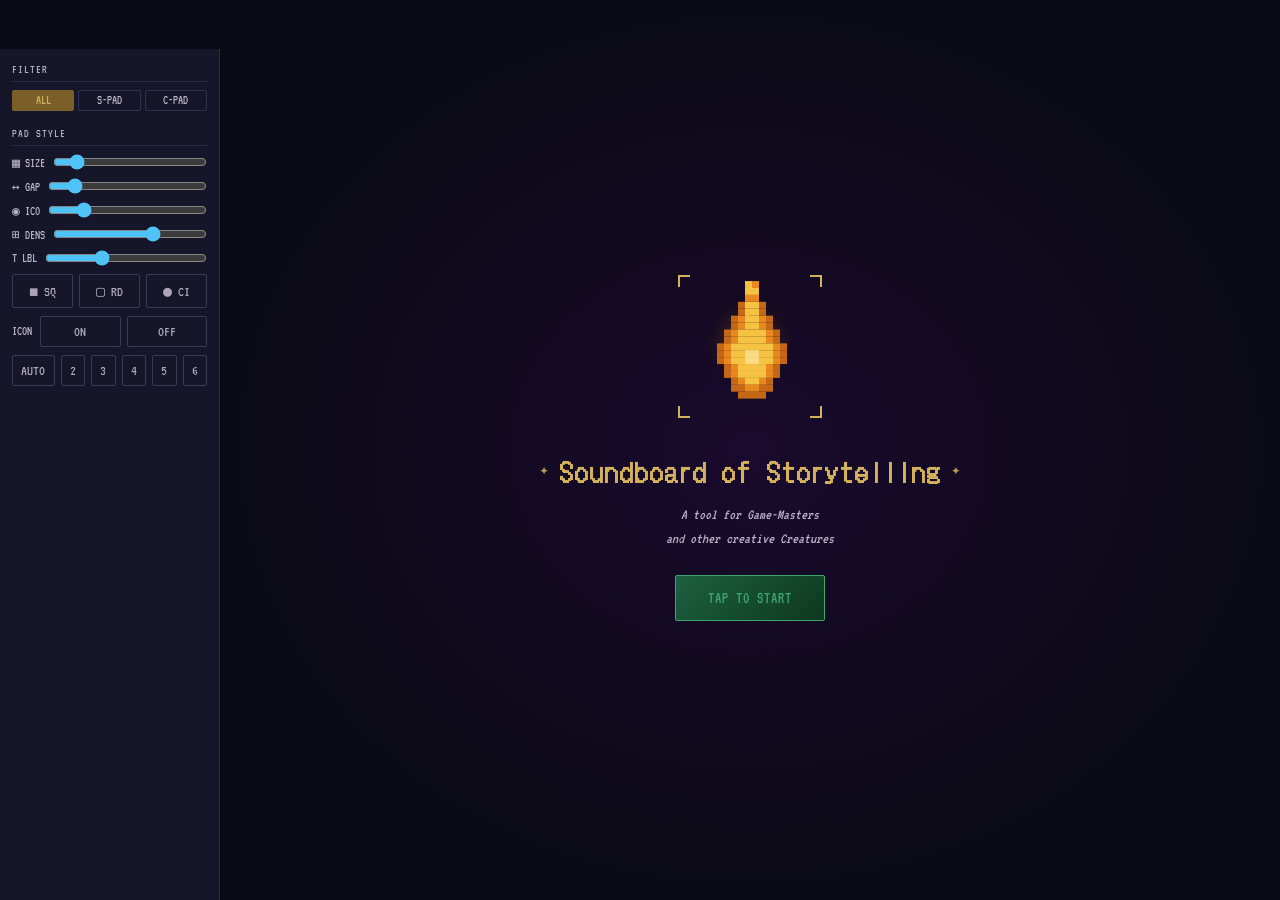
==== index.html @ fca5d03a "Feat_01: Decoration system — pixelIcon, sectionLabel, pixelDivider (v175) Ports foundations.jsx + de" ====
<!DOCTYPE html>
<html lang="de">
<head>
<meta charset="UTF-8">
<meta name="viewport" content="width=device-width, initial-scale=1.0, user-scalable=no">
<meta name="apple-mobile-web-app-capable" content="yes">
<meta name="apple-mobile-web-app-status-bar-style" content="black-fullscreen">
<meta name="apple-mobile-web-app-title" content="Storyteller">
<link rel="manifest" href="manifest.json">
<link rel="apple-touch-icon" href="icon-192.png">
<title>Soundboard for Storyteller</title>
<style>
@font-face{font-family:'Press Start 2P';font-style:normal;font-weight:400;font-display:swap;src:url('./fonts/press-start-2p.woff2') format('woff2')}
@font-face{font-family:'Share Tech Mono';font-style:normal;font-weight:400;font-display:swap;src:url('./fonts/share-tech-mono.woff2') format('woff2')}
@font-face{font-family:'VT323';font-style:normal;font-weight:400;font-display:swap;src:url('./fonts/vt323.woff2') format('woff2')}
@font-face{font-family:'DotGothic16';font-style:normal;font-weight:400;font-display:swap;src:url('./fonts/dotgothic16.woff2') format('woff2')}
@font-face{font-family:'Uncial Antiqua';font-style:normal;font-weight:400;font-display:swap;src:url('./fonts/uncial-antiqua.woff2') format('woff2')}
:root {
  --night:#0a0a14; --deep:#0f0f1e; --surface:#16162a; --raised:#1e1e35;
  --border:#2a2a4a; --gold:#D4B25C; --gold-dim:#7a5f28; --blood:#A02828;
  --blood-bright:#c0392b; --mist:#4a4a7a; --text:#d4ccbc; --text-dim:#B8B0C8;
  --cx-max:900px; --active:#4fc3f7; --emerald:#3ca870; --emerald-dim:#1c6040;
  --pad-sz:90px; --pad-gap:8px; --pad-radius:8px;
  --ff-title:'Press Start 2P',monospace;
  --ff-label:'VT323',monospace;
  --ff-body:'Share Tech Mono',monospace;
  --ff-hero:'DotGothic16',sans-serif;
  --ff-subtitle:'VT323',monospace;
  --font-scale:1; --sym-scale:1; --ico-scale:1; --ico-density:1; --pad-label-scale:1;
  /* Mode accent — used by board-internal elements (#sp) */
  --mode-accent:var(--active); --mode-accent-dim:rgba(79,195,247,.35); --mode-accent-glow:rgba(79,195,247,.2);
  /* Screen accent — set per-screen by updateTopBar(); default gold */
  --screen-accent:var(--gold); --screen-accent-dim:var(--gold-dim);
  /* Fixed header height — used by #ep, #combo-ov, #ebk, #sp */
  --p-hdr-h:49px;
  /* Extended tokens v164 */
  --top:#2D2D60; --sunk:#060614;
  --border-soft:#232348; --border-strong:#5252A0;
  --border-gold:#C9A84C; --border-blood:#A02828;
  --text-strong:#FFFFFF; --text-mute:#7E7494; --text-on-gold:#14100A;
  --gold-bright:#F5D57A; --gold-soft:rgba(212,178,92,0.18);
  --flame:#E8821E; --blood-soft:rgba(160,40,40,0.18);
  /* PAD type colors */
  --pad-single:#D4B25C; --pad-single-soft:rgba(212,178,92,.16); --pad-single-glow:rgba(245,213,122,.55);
  --pad-loop:#6DB5B8; --pad-loop-soft:rgba(109,181,184,.16); --pad-loop-glow:rgba(141,213,216,.55);
  --pad-playlist:#9D7FC7; --pad-playlist-soft:rgba(157,127,199,.16); --pad-playlist-glow:rgba(189,159,231,.55);
  --pad-combo:#D18B4A; --pad-combo-soft:rgba(209,139,74,.16); --pad-combo-glow:rgba(241,171,90,.55);
}
body.theme-modern {
  --ff-title:system-ui,-apple-system,'Inter',sans-serif;
  --ff-label:system-ui,-apple-system,'Inter',sans-serif;
  --ff-body:system-ui,-apple-system,'Inter',sans-serif;
  --surface:#18182e; --raised:#22223c; --border:#2e2e4a; --pad-radius:14px;
}
body.theme-modern .pbtn{box-shadow:0 2px 8px rgba(0,0,0,.4)}
body.theme-modern #ep{border-radius:0;box-shadow:none}
body.theme-modern .btn-s,body.theme-modern .btn-p,body.theme-modern .btn-d,body.theme-modern .btn-g,
body.theme-modern .unlock-btn,body.theme-modern .fbtn{border-radius:8px;letter-spacing:0}
body.theme-modern .topt{border-radius:8px}
body.theme-modern #mode-switch{border-radius:8px}
body.theme-modern .pbtn.empty{border-style:solid}
body.theme-modern .km-bar{border-radius:12px}
body.theme-modern .badge{border-radius:6px}
body.theme-modern .s-hdr h2,body.theme-modern .tips-hdr{letter-spacing:.03em}
body.theme-modern .trow .topt{font-weight:500}
body.theme-modern.mode-edit .pbtn:not(.empty){border-style:solid}
body.theme-verdant{
  --night:#07120D; --deep:#0B1E16; --surface:#102A20; --raised:#18402F;
  --top:#1F5240; --sunk:#050E0A;
  --border:#2A5640; --border-soft:#1A382B; --border-strong:#3A7A5C; --border-gold:#C9A04F;
  --text:#EFE6C8; --text-dim:#ACB5A6; --text-mute:#6F7E73;
  --flame:#D8893A; --gold:#C9A04F; --gold-bright:#F2CC5C;
  --pad-loop:#4FA67A; --pad-loop-soft:rgba(79,166,122,.16); --pad-loop-glow:rgba(95,200,144,.55);
}
body.theme-neon{
  --night:#050816; --deep:#0A1228; --surface:#111E40; --raised:#1A2C5E;
  --top:#233A7C; --sunk:#050A18;
  --border:#2B4382; --border-soft:#1B2A52; --border-strong:#4564B5; --border-gold:#3DD4F0;
  --text:#E2F0FF; --text-dim:#9DB5D6; --text-mute:#5F7AA2;
  --flame:#FF3D8B; --gold:#3DD4F0; --gold-bright:#6EF0FF;
  --pad-single:#FF5FA8; --pad-single-soft:rgba(255,95,168,.16); --pad-single-glow:rgba(255,95,168,.55);
  --pad-loop:#3DD4F0; --pad-loop-soft:rgba(61,212,240,.16); --pad-loop-glow:rgba(61,212,240,.55);
  --pad-playlist:#B988FF; --pad-playlist-soft:rgba(185,136,255,.16); --pad-playlist-glow:rgba(185,136,255,.55);
  --pad-combo:#FFD256; --pad-combo-soft:rgba(255,210,86,.16); --pad-combo-glow:rgba(255,210,86,.55);
}
body.theme-crimson{
  --night:#0A0606; --deep:#16090A; --surface:#20121A; --raised:#2E1A22;
  --top:#44232E; --sunk:#0A0404;
  --border:#523040; --border-soft:#2E1820; --border-strong:#804052; --border-gold:#D63A3A;
  --text:#F2DDD2; --text-dim:#C09A95; --text-mute:#835A55;
  --flame:#B5302E; --gold:#D63A3A; --gold-bright:#F26666;
  --pad-loop:#C04C75; --pad-loop-soft:rgba(192,76,117,.16); --pad-loop-glow:rgba(192,76,117,.55);
  --pad-playlist:#7A5295; --pad-playlist-soft:rgba(122,82,149,.16); --pad-playlist-glow:rgba(122,82,149,.55);
}
*{box-sizing:border-box;margin:0;padding:0;-webkit-tap-highlight-color:transparent}
html,body{width:100%;height:100%;background:var(--night);color:var(--text);touch-action:manipulation;
  font-family:var(--ff-body);overflow:hidden;user-select:none}
/* iOS: momentum scrolling + bounce prevention for all scroll containers */
[style*="overflow-y:auto"],[style*="overflow-y: auto"]{-webkit-overflow-scrolling:touch;overscroll-behavior:contain}
/* iOS: prevent pull-to-refresh and rubber-band from leaking through fullscreen overlays */
#hint-ov,#icon-picker,#lib-picker,#import-ov,#changelog-ov,#onboard-ov,#pad-type-picker,#keymap-ov,#dbg-ov{overscroll-behavior:none}
.screen{display:none;width:100%;height:100%;flex-direction:column}
.screen.active{display:flex;animation:screen-in 90ms ease-out}
.sc-wrap{min-height:100%;display:flex;flex-direction:column;align-items:center;justify-content:center;box-sizing:border-box}

/* UNLOCK */
#su{overflow-y:auto;background:radial-gradient(ellipse at center,#1a0a2e 0%,var(--night) 70%)}
.sigil{font-size:calc(110px * var(--sym-scale));animation:fire-flicker 15.3s ease-in-out infinite,fire-color 5.5s ease-in-out infinite;color:var(--gold);position:relative;display:inline-block;line-height:1;transition:--fire-excite-mix 2s ease;cursor:pointer}
.sigil::before,.sigil::after{content:'';position:absolute;width:.06em;height:.06em;border-radius:50%;background:currentColor;filter:blur(.4px);pointer-events:none}
.sigil::before{top:.1em;left:.42em;animation:sigil-spark-a 1.9s ease-out infinite .5s}
.sigil::after{top:.15em;right:.32em;animation:sigil-spark-b 2.3s ease-out infinite 1.3s}
@property --fire-excite-mix{syntax:'<percentage>';inherits:true;initial-value:0%}
.sigil[data-excite="1"]{--fire-excite-mix:15%;animation-duration:3.2s,4.8s}
.sigil[data-excite="2"]{--fire-excite-mix:32%;animation-duration:2.2s,3.8s}
.sigil[data-excite="3"]{--fire-excite-mix:52%;animation-duration:1.4s,2.8s}
.sigil[data-excite="4"]{--fire-excite-mix:72%;animation-duration:.8s,2s}
.sigil[data-excite="5"]{--fire-excite-mix:90%;animation-duration:.4s,1.4s}
.sigil-smoke{position:absolute;width:.25em;height:.25em;border-radius:50%;top:-.05em;left:.38em;background:rgba(200,180,160,.1);filter:blur(.14em);pointer-events:none;animation:smoke-rise 4.5s ease-out infinite}
.sigil[data-excite="3"] .sigil-smoke,.sigil[data-excite="4"] .sigil-smoke,.sigil[data-excite="5"] .sigil-smoke{background:rgba(100,160,240,.22);width:.45em;height:.45em}
.sigil-spark{position:absolute;width:.05em;height:.05em;border-radius:50%;background:currentColor;filter:blur(.3px);pointer-events:none;animation:spark-fly 1.1s ease-out forwards}
#su h1{font-family:var(--ff-hero);font-size:calc(26px * var(--font-scale));letter-spacing:.04em;
  color:var(--gold);line-height:1.3}
#su .sub{font-family:var(--ff-subtitle);font-size:calc(15px * var(--font-scale));color:var(--text-dim);line-height:1.6;margin:4px 0 0}
#su p{color:var(--text-dim);font-size:calc(14px * var(--font-scale));font-style:italic}
.unlock-btn{background:linear-gradient(135deg,var(--emerald-dim),#0e3820);border:1px solid var(--emerald);
  color:var(--emerald);font-family:var(--ff-label);font-size:calc(16px * var(--font-scale));letter-spacing:1px;
  padding:14px 32px;border-radius:2px;cursor:pointer;margin-top:12px}
.unlock-btn:active{transform:scale(.97)}

/* KEY DETECT */
#sk{align-items:center;justify-content:center;gap:14px;background:var(--deep);
  padding:24px 20px;text-align:center}
#sk h2{font-family:var(--ff-label);color:var(--gold);font-size:calc(20px * var(--font-scale));letter-spacing:0}
#sk p{color:var(--text-dim);font-size:calc(13px * var(--font-scale));line-height:1.6;max-width:300px}
#kd{background:var(--raised);border:1px solid var(--border);border-radius:4px;
  padding:18px 28px;min-width:220px}
#kd-c{font-family:var(--ff-label);font-size:calc(28px * var(--font-scale));color:var(--active);
  letter-spacing:0;min-height:32px}
#kd-l{font-size:calc(11px * var(--font-scale));color:var(--text-dim);margin-top:4px}
#klog{width:100%;max-width:340px;max-height:110px;overflow-y:auto;
  background:var(--surface);border:1px solid var(--border);border-radius:4px;
  padding:6px 10px;font-size:calc(11px * var(--font-scale));color:var(--text-dim);line-height:1.8;
  font-family:monospace;text-align:left}

/* BUTTONS */
.btn-p{background:linear-gradient(135deg,var(--gold-dim),#5a4010);border:1px solid var(--gold);
  color:var(--gold);font-family:var(--ff-label);font-size:calc(16px * var(--font-scale));letter-spacing:0;
  padding:11px 22px;border-radius:2px;cursor:pointer;min-height:44px}
.btn-p:active{transform:scale(.97)}
.btn-s{background:transparent;border:1px solid rgba(100,95,122,.8);color:rgba(200,192,215,.85);
  font-family:var(--ff-label);font-size:calc(15px * var(--font-scale));letter-spacing:0;
  padding:9px 18px;border-radius:2px;cursor:pointer;min-height:44px}
.btn-g{background:linear-gradient(135deg,var(--emerald-dim),#0e3820);border:1px solid var(--emerald);
  color:var(--emerald);font-family:var(--ff-label);font-size:calc(16px * var(--font-scale));letter-spacing:0;
  padding:11px 22px;border-radius:2px;cursor:pointer;min-height:44px}
.btn-g:active{transform:scale(.97)}

/* SETUP */
/* Responsive content column: grows with viewport, caps at 900px.
   Use as single wrapper inside every non-pad screen's scrollable area. */
.cx{max-width:var(--cx-max);width:100%;margin:0 auto;
  padding:0 clamp(20px,5vw,56px);box-sizing:border-box}
/* Section body inside .cx — only vertical spacing needed */
.sec-body{padding:10px 0 16px}
.s-hdr{border-bottom:1px solid var(--border);background:var(--surface);flex-shrink:0}
.s-hdr .cx{padding-top:11px;padding-bottom:11px;display:flex;align-items:center}
.s-hdr h2{font-family:var(--ff-label);color:var(--gold);font-size:calc(17px * var(--font-scale));letter-spacing:0;text-align:center;flex:1}
.pbtn.ed{border-color:var(--active)!important;box-shadow:inset 4px 0 0 var(--pad-color,var(--border)),0 0 8px rgba(79,195,247,.25)}
#crop-dlg{position:fixed;inset:0;background:rgba(10,10,20,0.97);z-index:300;
  display:none;flex-direction:column;align-items:center;justify-content:center;gap:16px;padding:20px}
#crop-dlg.open{display:flex}
#crop-dlg h3{font-family:var(--ff-label);font-size:calc(16px * var(--font-scale));color:var(--gold);letter-spacing:0;margin:0}
#crop-hint{font-size:calc(11px * var(--font-scale));color:var(--text-dim);text-align:center;margin-top:-8px}
#crop-viewport{position:relative;overflow:hidden;width:280px;height:280px;
  cursor:grab;border-radius:6px;border:2px solid var(--gold-dim);flex-shrink:0}
#crop-viewport:active{cursor:grabbing}
#crop-img-el{position:absolute;display:block;pointer-events:none;user-select:none}
.badge{font-size:calc(13px * var(--font-scale));padding:1px 5px;border-radius:2px;
  font-family:var(--ff-label);margin-top:4px;display:inline-block}
.bl{background:rgba(79,195,247,.10);color:var(--active);border:1px solid rgba(79,195,247,.28)}
.bp{background:rgba(201,168,76,.12);color:var(--gold);border:1px solid var(--gold-dim)}
.bo{background:rgba(139,26,26,.18);color:var(--blood-bright);border:1px solid var(--blood)}

/* EDIT PANEL */
.pad-edit-banner{position:absolute;bottom:0;left:0;right:0;height:33%;
  background:rgba(10,10,20,.65);display:flex;align-items:center;justify-content:center;
  font-family:var(--ff-label);font-size:calc(14px * var(--font-scale));letter-spacing:0;
  color:var(--active);cursor:pointer;z-index:1;
  border-top:1px solid rgba(79,195,247,.22);
  border-radius:0 0 var(--pad-radius) var(--pad-radius)}
.pad-edit-banner:active{background:rgba(79,195,247,.22)}
#ebk{display:none;position:fixed;top:var(--p-hdr-h);left:0;right:0;bottom:0;background:rgba(0,0,0,.55);z-index:99}
#ebk.open{display:block}
#ep{position:fixed;top:var(--p-hdr-h);left:0;right:0;bottom:0;background:var(--raised);
  transform:translateY(100%);transition:transform .3s ease;z-index:100;
  display:flex;flex-direction:column;overscroll-behavior:none}
#ep.open{transform:translateY(0)}
.ep-hdr{display:flex;align-items:center;gap:10px;padding:10px 14px;
  border-bottom:1px solid var(--mode-accent-dim);flex-shrink:0;background:var(--surface)}
.ep-back{background:none;border:none;color:var(--text-dim);font-family:var(--ff-label);
  font-size:calc(20px * var(--font-scale));cursor:pointer;padding:0 12px 0 4px;min-height:44px;min-width:44px;line-height:1;flex-shrink:0}
.ep-title{font-family:var(--ff-label);color:var(--mode-accent);font-size:calc(15px * var(--font-scale));
  letter-spacing:0;flex:1;text-align:center}
.ep-save-btn{padding:6px 20px;font-size:calc(14px * var(--font-scale));flex-shrink:0}
.ep-body{flex:1;overflow-y:auto;-webkit-overflow-scrolling:touch;overscroll-behavior:contain;padding:12px 14px 40px;display:flex;flex-direction:column;gap:10px}
.ep-card{background:var(--surface);border:1px solid var(--border);border-radius:6px;padding:12px 14px}
.ep-card-hdr{font-family:var(--ff-label);font-size:calc(11px * var(--font-scale));
  color:var(--mode-accent-dim);letter-spacing:.08em;margin-bottom:10px;padding-bottom:8px;
  border-bottom:1px solid var(--border)}
.ep-card-opt{color:var(--text-dim);font-style:italic;font-size:calc(10px * var(--font-scale));
  letter-spacing:0;margin-left:6px}
.ep-sub-toggle{display:flex;align-items:center;gap:8px;cursor:pointer;padding:7px 0 5px;
  user-select:none;color:var(--text-dim);font-family:var(--ff-label);
  font-size:calc(11px * var(--font-scale));letter-spacing:.05em;border-top:1px solid var(--border);margin-top:6px}
.ep-sub-toggle:hover,.ep-sub-toggle.open{color:var(--text)}
.ep-sub-arrow{font-size:9px;transition:transform .18s;flex-shrink:0}
.ep-sub-toggle.open .ep-sub-arrow{transform:rotate(90deg)}
.ep-sub-body{padding-top:8px}
.fg{margin-bottom:11px}
.fl{font-size:calc(14px * var(--font-scale));color:rgba(180,170,195,.9);letter-spacing:0;
  font-family:var(--ff-label);margin-bottom:4px;display:block}
.ep-sep{border-top:1px solid var(--border);margin:4px 0 12px;padding-top:10px;
  font-family:var(--ff-label);font-size:calc(11px * var(--font-scale));
  letter-spacing:.08em;color:var(--text-dim)}
.fi{width:100%;background:var(--surface);border:1px solid var(--border);
  color:var(--text);font-family:var(--ff-body);font-size:calc(16px * var(--font-scale));
  padding:7px 10px;border-radius:2px;outline:none}
.fi:focus{border-color:var(--mode-accent-dim)}
.pvbtn{background:none;border:1px solid var(--border);border-radius:2px;
  color:var(--active);width:24px;height:24px;font-size:calc(11px * var(--font-scale));cursor:pointer;flex-shrink:0}
.pvbtn:active{background:var(--surface)}
.ep-act{background:none;border:1px solid var(--border);border-radius:2px;color:var(--text-dim);font-size:calc(12px * var(--font-scale));cursor:pointer;font-family:var(--ff-label);letter-spacing:0;padding:3px 9px}
.ep-act-g{background:none;border:1px solid var(--gold-dim);border-radius:2px;color:var(--gold);font-size:calc(12px * var(--font-scale));cursor:pointer;font-family:var(--ff-label);letter-spacing:0;padding:3px 9px}
.ep-act-t{background:none;border:none;color:var(--text-dim);font-size:calc(13px * var(--font-scale));cursor:pointer;font-family:var(--ff-label);letter-spacing:0}
.fbtn{width:100%;background:var(--surface);border:1px dashed var(--border);
  color:var(--text-dim);font-family:var(--ff-body);font-size:calc(13px * var(--font-scale));
  padding:9px;border-radius:2px;cursor:pointer;text-align:center}
.fbtn.hf{color:var(--text);border-color:var(--mode-accent-dim);border-style:solid}
.trow{display:flex;gap:6px}
.topt{flex:1;text-align:center;padding:7px 2px;border-radius:2px;
  font-family:var(--ff-label);font-size:calc(15px * var(--font-scale));letter-spacing:0;
  cursor:pointer;border:1px solid rgba(62,62,96,.9);color:rgba(210,200,222,.8)}
.topt.ao{background:rgba(201,168,76,.15);border-color:var(--gold-dim);color:var(--gold)}
.topt.al{background:var(--mode-accent-glow);border-color:var(--mode-accent-dim);color:var(--mode-accent)}
.topt.ap{background:rgba(74,74,122,.25);border-color:var(--mist);color:#c0c0e8}
/* Dialog action buttons — shared by all modal dialogs */
.dlg-cancel,.dlg-destruct,.dlg-positive,.dlg-reload{flex:1;font-family:var(--ff-label);font-size:calc(14px*var(--font-scale));padding:10px;border-radius:2px;cursor:pointer;letter-spacing:0;min-height:44px}
.dlg-cancel{background:none;border:1px solid var(--border);color:var(--text-dim)}
.dlg-destruct{background:var(--blood);border:1px solid var(--blood-bright);color:var(--blood-bright)}
.dlg-positive{background:var(--emerald);border:1px solid var(--emerald);color:#fff}
.dlg-reload{background:var(--gold);border:none;color:#000}
/* Settings action buttons — full-width, used in Settings → DATA */
.sa-btn{width:100%;font-family:var(--ff-label);font-size:calc(13px*var(--font-scale));letter-spacing:0;padding:6px 10px;border-radius:2px;cursor:pointer;background:var(--raised);border:1px solid var(--border);color:var(--text)}
.sa-btn.sa-pri{border-color:var(--gold-dim);color:var(--gold)}
.sa-btn.sa-del{background:none;border-color:var(--blood);color:var(--blood-bright)}
#scrub{display:block;width:100%;cursor:pointer;background:var(--raised)}
#ep-snd-block{border:1px solid var(--border);border-radius:4px;overflow:hidden;margin-bottom:6px}
.snd-row{display:flex;align-items:center;gap:6px;padding:6px 8px}
.snd-row+.snd-row{border-top:1px solid rgba(42,42,74,.4)}
.snd-row-act{background:rgba(201,168,76,.05)}
.snd-name{flex:1;font-size:calc(12px * var(--font-scale));overflow:hidden;text-overflow:ellipsis;white-space:nowrap;color:var(--text)}
.snd-meta{font-size:calc(10px * var(--font-scale));color:var(--text-dim);white-space:nowrap;flex-shrink:0}
#ep-snd-ctrl{display:flex;align-items:center;gap:6px;padding:5px 8px;border-top:1px solid rgba(42,42,74,.35);flex-wrap:wrap;min-height:36px}
#scrub-time{font-size:calc(11px * var(--font-scale));color:var(--text-dim);font-family:var(--ff-label);letter-spacing:0;min-width:68px}
.eact{display:flex;gap:7px;margin-top:12px}
.btn-d{background:transparent;border:1px solid var(--blood);color:var(--blood-bright);
  font-family:var(--ff-label);font-size:calc(15px * var(--font-scale));letter-spacing:0;
  padding:9px 12px;border-radius:2px;cursor:pointer}
input[type=file]{display:none}

/* iOS keyboard focus trap */
#kfocus{position:fixed;opacity:0;width:1px;height:1px;top:0;left:0;
  pointer-events:none;-webkit-user-select:text;user-select:text}

/* PERFORMANCE */
/* TIPS */
.tips-hdr{font-family:var(--ff-label);font-size:calc(15px * var(--font-scale));letter-spacing:0;
  color:var(--gold-dim);padding:14px 0 6px;border-top:1px solid var(--border);margin-top:4px;text-align:center}
.sg-hdr{font-family:var(--ff-label);font-size:calc(11px * var(--font-scale));letter-spacing:.2em;
  color:var(--gold);border-top:1px solid var(--gold-dim);padding:16px 0 8px;margin-top:12px;text-align:center}
.sg-hdr:first-child{border-top:none;margin-top:0;padding-top:4px}
.sg-sub{font-family:var(--ff-label);font-size:calc(13px * var(--font-scale));letter-spacing:0;
  color:var(--gold-dim);padding:10px 0 4px;border-top:1px solid var(--border);margin-top:4px}
.tip{display:flex;gap:12px;padding:10px 0;border-bottom:1px solid rgba(42,42,74,.4)}
.tip-key{font-family:var(--ff-label);font-size:calc(14px * var(--font-scale));color:var(--active);
  background:var(--surface);border:1px solid var(--border);border-radius:3px;
  padding:3px 7px;white-space:nowrap;align-self:flex-start;flex-shrink:0;margin-top:1px}
.tip-body{}
.tip-ttl{font-family:var(--ff-label);font-size:calc(15px * var(--font-scale));letter-spacing:0;
  color:var(--text);margin-bottom:2px}
.tip-desc{font-size:calc(12px * var(--font-scale));color:var(--text-dim);line-height:1.5}

#sp{background:var(--night);position:relative;overflow:hidden;padding-top:var(--p-hdr-h)}
#sa,#sa-ctrl,#sa-appear,#sa-vis,#sa-keys,#sa-data,#sa-dev,#sli,#smb,#st,#sab,#sk{padding-top:var(--p-hdr-h)}
.sg-back{background:none;border:none;color:var(--text-dim);font-family:var(--ff-label);font-size:calc(11px * var(--font-scale));cursor:pointer;padding:12px 0 4px;letter-spacing:.04em;display:flex;align-items:center;gap:5px;-webkit-tap-highlight-color:transparent}
.sg-back:hover,.sg-back:active{color:var(--screen-accent)}
.sa-nav-grid{display:flex;flex-direction:column;gap:6px;padding:14px 0}
.sa-nav-card{display:flex;align-items:center;gap:12px;padding:12px 14px;background:var(--surface);border:1px solid var(--border);border-radius:2px;cursor:pointer;-webkit-tap-highlight-color:transparent;min-height:44px}
.sa-nav-card:hover,.sa-nav-card:active{border-color:var(--screen-accent);color:var(--screen-accent)}
.sa-nav-icon{width:22px;height:22px;display:flex;align-items:center;justify-content:center;flex-shrink:0;color:var(--gold-dim);image-rendering:pixelated}
.sa-nav-card:hover .sa-nav-icon,.sa-nav-card:active .sa-nav-icon{color:var(--screen-accent)}
.sa-nav-lbl{font-family:var(--ff-label);font-size:calc(15px * var(--font-scale));color:var(--text);letter-spacing:.08em}
.sa-nav-sub{font-family:var(--ff-body);font-size:calc(10px * var(--font-scale));color:var(--text-dim);margin-top:1px}
.pbtn.dragging{opacity:0.25}
.pbtn.drag-insert-before{box-shadow:inset 4px 0 0 var(--mode-accent)!important}
.pbtn.drag-insert-after{box-shadow:inset -4px 0 0 var(--mode-accent)!important}
.pbtn.drag-swap{box-shadow:0 0 0 2px var(--mode-accent),0 0 14px var(--mode-accent-dim)!important}
#sp::before{content:'';position:absolute;inset:0;pointer-events:none;
  background:radial-gradient(ellipse at 30% 20%,rgba(139,26,26,.08) 0%,transparent 50%)}
.p-hdr{display:flex;justify-content:space-between;align-items:center;
  padding:8px 13px 6px;border-bottom:1px solid var(--screen-accent-dim);
  flex-shrink:0;position:fixed;top:0;left:0;right:0;z-index:200;background:var(--night)}
#sidebar-btn{background:none;border:none;color:var(--screen-accent);font-size:calc(20px * var(--font-scale));cursor:pointer;padding:2px 4px;line-height:1;flex-shrink:0}
#phdr-menu-btn{background:none;border:1px solid var(--screen-accent-dim);color:var(--screen-accent);font-family:var(--ff-label);font-size:calc(13px * var(--font-scale));letter-spacing:0;padding:4px 10px;border-radius:2px;cursor:pointer;flex-shrink:0}
#phdr-title{font-family:var(--ff-label);color:var(--screen-accent);font-size:calc(17px * var(--font-scale));letter-spacing:0;text-align:center;flex:1;margin:0}
#sidebar-bk{display:none!important}
#sidebar{position:fixed;top:var(--p-hdr-h);left:0;bottom:0;width:min(220px,75vw);background:var(--surface);border-right:1px solid var(--border);z-index:190;transform:translateX(-100%);transition:transform .25s ease;overflow-y:auto;-webkit-overflow-scrolling:touch;overscroll-behavior:contain;padding:14px 12px;display:flex;flex-direction:column;gap:16px}
#sidebar.open{transform:translateX(0)}
/* Desktop (≥500px): sidebar pushes content right instead of overlaying */
@media(min-width:500px){
  .screen{transition:margin-left .25s ease,width .25s ease}
  body.sidebar-open .screen.active{margin-left:min(220px,75vw);width:calc(100% - min(220px,75vw))}
}
/* Desktop (≥900px): pin sidebar for screens that have one, hide hamburger */
@media(min-width:900px){
  #sidebar-btn{display:none!important}
  body:not(.dt-nosidebar) #sidebar{transform:translateX(0)!important;transition:none!important}
  body:not(.dt-nosidebar) .screen.active{margin-left:min(220px,75vw)!important;width:calc(100% - min(220px,75vw))!important}
}
/* Status bar — shown at bottom of board screen on desktop */
#sp-bar{display:none;flex-shrink:0;height:22px;align-items:center;overflow:hidden;background:var(--deep);border-top:1px solid var(--border-soft);font-family:var(--ff-label);font-size:calc(10px * var(--font-scale));letter-spacing:.06em;color:var(--text-mute);position:relative;z-index:2}
@media(min-width:900px){#sp-bar{display:flex}}
.sp-seg{padding:0 12px;height:100%;display:flex;align-items:center;border-right:1px solid var(--border-soft);white-space:nowrap;flex-shrink:0}
.sp-seg.sp-mode-live{color:var(--gold);letter-spacing:.12em}
.sp-seg.sp-mode-edit{color:var(--active);letter-spacing:.12em}
.sp-seg.sp-vol{margin-left:auto;border-right:none;border-left:1px solid var(--border-soft)}
.sb-section{display:flex;flex-direction:column;gap:8px}
.sb-lbl{font-family:var(--ff-label);font-size:calc(12px * var(--font-scale));color:var(--text-dim);letter-spacing:1px;padding-bottom:6px;border-bottom:1px solid var(--border)}
.sb-tabs{display:flex;flex-direction:column;gap:4px}
/* FOLDER TREE — sidebar folder navigation */
.fld-tree{display:flex;flex-direction:column;gap:2px;margin-top:4px}
.fld-node{display:flex;align-items:center;gap:5px;padding:5px 8px;border-radius:2px;cursor:pointer;font-family:var(--ff-label);font-size:calc(11px * var(--font-scale));color:var(--text-dim);border:1px solid transparent;user-select:none}
.fld-node:hover{color:var(--text);background:var(--raised)}
.fld-node.fld-act{color:var(--screen-accent);border-color:var(--screen-accent-dim);background:rgba(201,168,76,.08)}
.fld-node-name{flex:1;min-width:0;white-space:nowrap;overflow:hidden;text-overflow:ellipsis}
.fld-node-btns{display:none;gap:1px;flex-shrink:0}
.fld-node:hover .fld-node-btns,.fld-node.fld-act .fld-node-btns{display:flex}
.fld-nbtn{background:none;border:none;color:var(--text-dim);cursor:pointer;padding:0 3px;font-size:calc(11px * var(--font-scale));line-height:1}
.fld-nbtn:hover{color:var(--text)}
.fld-add{display:flex;align-items:center;gap:5px;padding:5px 8px;border-radius:2px;font-family:var(--ff-label);font-size:calc(11px * var(--font-scale));color:var(--text-dim);cursor:pointer;border:1px dashed var(--border);margin-top:4px}
.fld-add:hover{color:var(--screen-accent);border-color:var(--screen-accent-dim)}
.fld-new-row{display:flex;gap:4px;margin-top:4px;align-items:center}
.fld-new-inp{flex:1;min-width:0;background:var(--deep);border:1px solid var(--screen-accent-dim);color:var(--text);font-family:var(--ff-label);font-size:calc(11px * var(--font-scale));padding:4px 6px;border-radius:2px;outline:none;box-sizing:border-box}
.fld-drop{position:fixed;z-index:500;background:var(--raised);border:1px solid var(--border);border-radius:3px;min-width:150px;display:flex;flex-direction:column;box-shadow:0 4px 16px rgba(0,0,0,.5)}
.fld-dopt{padding:7px 12px;font-family:var(--ff-label);font-size:calc(11px * var(--font-scale));color:var(--text-dim);cursor:pointer;white-space:nowrap}
.fld-dopt:hover{background:var(--surface);color:var(--text)}
.fld-dopt.fld-dact{color:var(--screen-accent)}
.fld-dsep{border-top:1px solid var(--border);margin:2px 0}
.fld-chip{display:inline-flex;align-items:center;gap:3px;font-size:calc(10px * var(--font-scale));color:var(--text-dim);cursor:pointer;padding:1px 5px;border-radius:2px;border:1px solid transparent}
.fld-chip:hover{border-color:var(--border);color:var(--text)}
.fld-new-form{display:flex;flex-direction:column;gap:3px;margin-top:4px;padding:6px;background:var(--deep);border:1px solid var(--border);border-radius:2px}
.fld-opt-row{display:flex;align-items:center;gap:5px;cursor:pointer;padding:2px 0;-webkit-user-select:none;user-select:none}
.fld-opt-row:hover .fld-opt-txt{color:var(--text)}
.fld-opt-cb{font-family:var(--ff-label);font-size:calc(12px * var(--font-scale));color:var(--text-dim);flex-shrink:0}
.fld-opt-cb.on{color:var(--screen-accent)}
.fld-opt-txt{font-family:var(--ff-label);font-size:calc(10px * var(--font-scale));color:var(--text-dim);letter-spacing:.3px}
.sec-lbl{display:block;font-family:var(--ff-label);font-size:calc(11px * var(--font-scale));color:var(--gold-dim);letter-spacing:.5px;margin:16px 0 8px}
.sec-lbl-row{display:flex;align-items:center;gap:8px;margin:16px 0 8px}
.sec-lbl-row .sec-lbl{margin:0;flex:1}
.info-line{font-family:var(--ff-body);font-size:calc(11px * var(--font-scale));color:var(--text-dim);margin-bottom:10px}
.screen-footer{border-top:1px solid var(--border);flex-shrink:0}
.screen-footer .cx{padding-top:10px;padding-bottom:10px}
.screen-footer .btn-p{width:100%}
body.mode-play .sidebar-style{display:none}
.hdr-center{display:flex;align-items:center;gap:10px}
/* MODE SWITCH */
#mode-switch{position:relative;display:flex;align-items:stretch;
  border:1px solid var(--gold-dim);border-radius:2px;cursor:pointer;overflow:hidden;
  user-select:none;transition:border-color .3s ease;
  font-family:var(--ff-label);font-size:calc(15px * var(--font-scale));letter-spacing:1px}
#mode-switch:active{transform:scale(.96)}
#ms-slider{position:absolute;top:0;bottom:0;left:0;width:50%;
  background:rgba(79,195,247,.13);transition:left .3s ease,background .3s ease;pointer-events:none}
#ms-setup,#ms-play{position:relative;z-index:1;padding:6px 14px;transition:color .3s ease}
.ms-sep{position:relative;z-index:1;display:flex;align-items:center;padding:0 1px;
  transition:color .3s ease}
body.mode-edit #mode-switch{border-color:rgba(79,195,247,.45);
  animation:switch-breathe-blue 3s ease-in-out infinite}
body.mode-edit #ms-setup{color:var(--active)}
body.mode-edit #ms-play{color:var(--mist)}
body.mode-edit .ms-sep{color:rgba(79,195,247,.35)}
body.mode-play #mode-switch{border-color:var(--gold-dim);
  animation:switch-breathe-gold 2.5s ease-in-out infinite}
body.mode-play #ms-slider{left:50%;background:rgba(201,168,76,.15)}
body.mode-play #ms-play{color:var(--gold)}
body.mode-play #ms-setup{color:var(--mist)}
body.mode-play .ms-sep{color:var(--gold-dim)}
/* Global mode accent variables — used by board-internal elements (#sp) */
body.mode-edit{--mode-accent:var(--active);--mode-accent-dim:rgba(79,195,247,.35);--mode-accent-glow:rgba(79,195,247,.2)}
body.mode-play{--mode-accent:var(--gold);--mode-accent-dim:var(--gold-dim);--mode-accent-glow:rgba(201,168,76,.2)}
/* SPARKS */
.spark{position:fixed;border-radius:50%;pointer-events:none;z-index:500;
  animation:spark-fly .45s ease-out forwards}
@keyframes spark-fly{
  0%{transform:translate(0,0) scale(1);opacity:1}
  100%{transform:translate(var(--sx),var(--sy)) scale(0);opacity:0}}
canvas.flame-cv{image-rendering:pixelated;image-rendering:crisp-edges;display:block}
@keyframes switch-breathe-gold{
  0%,100%{box-shadow:0 0 5px rgba(201,168,76,.12),0 0 12px rgba(201,168,76,.05)}
  50%    {box-shadow:0 0 18px rgba(201,168,76,.42),0 0 34px rgba(201,168,76,.16)}}
@keyframes switch-breathe-blue{
  0%,100%{box-shadow:0 0 5px rgba(79,195,247,.12),0 0 12px rgba(79,195,247,.05)}
  50%    {box-shadow:0 0 18px rgba(79,195,247,.42),0 0 34px rgba(79,195,247,.16)}}
.pgrid{flex:1;overflow-y:auto;-webkit-overflow-scrolling:touch;overscroll-behavior:contain;display:grid;
  grid-template-columns:repeat(auto-fill,var(--pad-sz));
  gap:var(--pad-gap);padding:8px;position:relative;z-index:2;align-content:start}
.pbtn{background:var(--raised);border:1px solid var(--border);border-radius:var(--pad-radius);
  padding:4px;cursor:pointer;display:flex;flex-direction:column;
  align-items:center;justify-content:center;gap:2px;aspect-ratio:1/1;
  transition:all .1s;position:relative;overflow:hidden;
  box-shadow:inset 4px 0 0 var(--pad-color,var(--border)),inset 1px 1px 0 0 rgba(255,255,255,.06),inset -1px -1px 0 0 rgba(0,0,0,.35)}
.pbtn.empty{cursor:pointer;border:1.5px dashed var(--mode-accent-dim);
  opacity:1;flex-direction:column;gap:5px;transition:background .15s,border-color .15s}
.pbtn.empty:active,.pbtn.empty:hover{background:rgba(79,195,247,.05);border-color:var(--mode-accent)}
.pbtn.empty:active .e-plus,.pbtn.empty:hover .e-plus{color:var(--mode-accent)}
.pbtn.empty:active .e-lbl,.pbtn.empty:hover .e-lbl{color:var(--mode-accent)}
.e-plus{font-size:calc(38px * var(--sym-scale));line-height:1;color:var(--mode-accent-dim);font-weight:300;
  transition:color .15s}
.e-lbl{font-family:var(--ff-label);font-size:calc(13px * var(--font-scale));letter-spacing:0;
  color:var(--mode-accent-dim);transition:color .15s}
.pbtn.playing{border-color:var(--pad-color,var(--gold));
  box-shadow:inset 4px 0 0 var(--pad-color,var(--gold)),inset 1px 1px 0 0 rgba(255,255,255,.06),inset -1px -1px 0 0 rgba(0,0,0,.35);
  animation:breathe-gold 1.8s ease-in-out infinite}
.pbtn.plooping{border-color:var(--pad-color,var(--gold));
  box-shadow:inset 4px 0 0 var(--pad-color,var(--gold)),inset 1px 1px 0 0 rgba(255,255,255,.06),inset -1px -1px 0 0 rgba(0,0,0,.35);
  animation:breathe-gold 2.2s ease-in-out infinite}
.pbtn.flash{background:var(--raised)}
.pbtn .pico{font-size:calc((23px - 3px * var(--ico-density)) * var(--sym-scale) * var(--ico-scale));line-height:1;color:var(--mode-accent);position:relative;z-index:2}
.pbtn .plbl{font-family:var(--ff-label);font-size:calc(var(--pad-sz) * 0.133 * var(--font-scale) * var(--pad-label-scale));letter-spacing:0;
  color:var(--text-dim);text-align:center;line-height:1.2;
  position:absolute;bottom:0;left:0;right:0;
  padding:2px 5px 3px;
  background:linear-gradient(transparent,rgba(0,0,0,.5));
  white-space:nowrap;overflow:hidden;text-overflow:ellipsis;
  z-index:1}
.pbtn.playing .plbl,.pbtn.plooping .plbl{color:var(--text)}
.pbtn .plbl-arc{position:absolute;inset:0;width:100%;height:100%;pointer-events:none;z-index:1}
.pbtn .plbl-arc text{font-family:var(--ff-label);font-size:calc(var(--pad-sz) * 0.133 * var(--font-scale) * var(--pad-label-scale));fill:var(--text-dim);filter:drop-shadow(0 0 2px rgba(0,0,0,.9))}
.pbtn.playing .plbl-arc text,.pbtn.plooping .plbl-arc text{fill:var(--text)}
.pbtn .pnum{position:absolute;top:4px;left:0;right:0;text-align:center;
  font-size:calc(var(--pad-sz) * 0.155 * var(--font-scale));
  color:var(--mode-accent);font-family:var(--ff-label);
  text-shadow:0 0 8px var(--mode-accent);opacity:.85;z-index:3}
.pbtn.playing .pnum,.pbtn.plooping .pnum{color:var(--pad-color,var(--gold-dim));text-shadow:0 0 8px var(--pad-glow,var(--gold))}
.pbtn.has-img{background-size:cover;background-position:center;background-repeat:no-repeat}
.pbtn::before{content:'';position:absolute;inset:0;transform:scaleY(var(--plevel,0));transform-origin:bottom;border-radius:inherit;pointer-events:none;z-index:0}
body.mode-play .pbtn::before{background:linear-gradient(to top,rgba(201,168,76,.38) 0%,rgba(201,168,76,.1) 55%,transparent 100%)}
body.mode-edit .pbtn::before{background:linear-gradient(to top,rgba(79,195,247,.3) 0%,rgba(79,195,247,.07) 55%,transparent 100%)}
body.mode-edit .pbtn:not(.empty){border-style:dashed;border-color:var(--border-strong)}
#hint-ov{display:none;position:fixed;inset:0;z-index:600;background:rgba(0,0,0,.88);flex-direction:column}
#hint-ov.open{display:flex}
#hint-body{flex:1;overflow-y:auto;-webkit-overflow-scrolling:touch;overscroll-behavior:contain;padding:0 14px 20px}
#hint-body .tip{border-bottom:1px solid var(--border)}
.hint-q{background:none;border:1px solid var(--border);color:var(--text-dim);font-family:var(--ff-label);font-size:calc(14px * var(--font-scale));letter-spacing:0;padding:2px 7px;border-radius:2px;cursor:pointer;line-height:1.4;flex-shrink:0}
.pbtn.has-img::after{content:'';position:absolute;inset:0;background:rgba(10,10,20,0.52);border-radius:inherit;pointer-events:none}
.pbtn.has-img .pico{display:none}
body.pad-ci .pbtn .plbl{display:none}
body.hide-pad-icons .pbtn .pico{display:none!important}
body.hide-pad-icons.pad-ci .pbtn .plbl-arc{display:none}
body.hide-pad-icons .pbtn .plbl{display:block!important;bottom:auto;top:50%;transform:translateY(-50%);background:none;white-space:normal;overflow:visible;text-overflow:clip;font-size:calc(var(--pad-sz) * 0.19 * var(--font-scale) * var(--pad-label-scale));color:var(--text);padding:3px 6px;line-height:1.25;z-index:2;text-shadow:0 1px 4px rgba(0,0,0,.8)}
/* no-anim — kills all CSS animations and transitions */
body.no-anim *,body.no-anim *::before,body.no-anim *::after{animation:none!important;transition:none!important}
/* Multi-icon grid on pad */
.pbtn{container-type:inline-size}
.pbtn .pico.pico-g{display:grid;grid-template-columns:1fr 1fr;gap:2px;place-items:center}
.pbtn .pico.pico-g2{font-size:calc((23px - 1px * var(--ico-density)) * var(--sym-scale) * var(--ico-scale))}
.pbtn .pico.pico-g3{font-size:calc((23px + 1px * var(--ico-density)) * var(--sym-scale) * var(--ico-scale))}
.pbtn .pico.pico-g4{font-size:calc((23px + 3px * var(--ico-density)) * var(--sym-scale) * var(--ico-scale))}
.pico-span2{grid-column:1/-1;display:flex;justify-content:center}
@container (max-width:67px){.pbtn .pico,.pbtn .pico.pico-g{display:none}}
/* Icon slot picker in PAD editor */
.icon-slots{display:grid;grid-template-columns:1fr 1fr;gap:6px;margin-bottom:10px}
.icon-slot{position:relative;background:var(--raised);border:1px dashed var(--border);border-radius:4px;display:flex;align-items:center;justify-content:center;cursor:pointer;min-height:54px;color:var(--text-dim);transition:border-color .15s}
.icon-slot:hover{border-color:var(--mode-accent-dim)}
.icon-slot.has-icon{border-color:var(--mode-accent-dim);border-style:solid;color:var(--mode-accent)}
.icon-slot svg{width:26px;height:26px;display:block}
.icon-slot-plus{font-size:22px;color:var(--border);font-weight:300;line-height:1}
.icon-slot.has-icon .icon-slot-plus{display:none}
.icon-slot-ico{display:none;align-items:center;justify-content:center}
.icon-slot.has-icon .icon-slot-ico{display:flex}
.icon-slot-clr{display:none;position:absolute;top:2px;right:3px;background:none;border:none;color:var(--blood-bright);cursor:pointer;font-size:11px;line-height:1;padding:2px 3px}
.icon-slot.has-icon .icon-slot-clr{display:block}
.gc-row{display:flex;align-items:center;gap:8px}
.gc-ico{font-size:calc(13px * var(--font-scale));color:var(--text-dim);flex-shrink:0;
  font-family:var(--ff-label);letter-spacing:0;white-space:nowrap}
.gc-row input[type=range]{flex:1;accent-color:var(--mode-accent);cursor:pointer}
#img-prev{width:100%;height:90px;background-size:cover;background-position:center;border-radius:3px;border:1px solid var(--border);margin-bottom:6px;display:none}
#np{padding:5px 13px;background:rgba(30,30,53,.8);border-top:1px solid var(--border);
  font-size:calc(11px * var(--font-scale));color:var(--text-dim);font-style:italic;min-height:25px;
  display:flex;align-items:center;gap:6px;flex-shrink:0;position:relative;z-index:2;overflow:hidden}
#eq-cv{position:absolute;inset:0;width:100%;pointer-events:none;opacity:.7}
.npdot{width:5px;height:5px;border-radius:50%;background:var(--gold);
  animation:blink 1s ease-in-out infinite;flex-shrink:0}


@keyframes fire-flicker{
  0%   {transform:scaleX(1)      scaleY(1)      skewX(0deg);    filter:brightness(1)    drop-shadow(0 0 .12em currentColor) drop-shadow(0 0 .28em rgba(201,168,76,.25))}
  4%   {transform:scaleX(.998)   scaleY(1.002)  skewX(-.3deg);  filter:brightness(1.03) drop-shadow(0 0 .13em currentColor) drop-shadow(0 0 .29em rgba(201,168,76,.26))}
  8%   {transform:scaleX(1.003)  scaleY(.997)   skewX(.4deg);   filter:brightness(.97)  drop-shadow(0 0 .10em currentColor) drop-shadow(0 0 .24em rgba(201,168,76,.22))}
  12%  {transform:scaleX(.997)   scaleY(1.003)  skewX(-.5deg);  filter:brightness(1.04) drop-shadow(0 0 .14em currentColor) drop-shadow(0 0 .30em rgba(201,168,76,.27))}
  /* burst 1 — moderate */
  16%  {transform:scaleX(.965)   scaleY(1.035)  skewX(-2.2deg); filter:brightness(1.26) drop-shadow(0 0 .24em currentColor) drop-shadow(0 0 .48em rgba(255,180,50,.52))}
  18%  {transform:scaleX(1.042)  scaleY(.958)   skewX(2.6deg);  filter:brightness(.78)  drop-shadow(0 0 .05em currentColor) drop-shadow(0 0 .11em rgba(201,168,76,.15))}
  20%  {transform:scaleX(.978)   scaleY(1.022)  skewX(-1.3deg); filter:brightness(1.18) drop-shadow(0 0 .19em currentColor) drop-shadow(0 0 .38em rgba(255,140,0,.44))}
  23%  {transform:scaleX(1.018)  scaleY(.982)   skewX(1.6deg);  filter:brightness(.87)  drop-shadow(0 0 .08em currentColor) drop-shadow(0 0 .17em rgba(201,168,76,.19))}
  26%  {transform:scaleX(1.001)  scaleY(.999)   skewX(.4deg);   filter:brightness(1.05) drop-shadow(0 0 .15em currentColor) drop-shadow(0 0 .31em rgba(201,168,76,.28))}
  29%  {transform:scaleX(.997)   scaleY(1.003)  skewX(-.3deg);  filter:brightness(.98)  drop-shadow(0 0 .11em currentColor) drop-shadow(0 0 .25em rgba(201,168,76,.23))}
  32%  {transform:scaleX(1.004)  scaleY(.996)   skewX(.5deg);   filter:brightness(1.02) drop-shadow(0 0 .13em currentColor) drop-shadow(0 0 .28em rgba(201,168,76,.25))}
  35%  {transform:scaleX(.999)   scaleY(1.001)  skewX(-.2deg);  filter:brightness(.96)  drop-shadow(0 0 .10em currentColor) drop-shadow(0 0 .23em rgba(201,168,76,.21))}
  38%  {transform:scaleX(1.003)  scaleY(.997)   skewX(.4deg);   filter:brightness(1.03) drop-shadow(0 0 .13em currentColor) drop-shadow(0 0 .29em rgba(201,168,76,.26))}
  42%  {transform:scaleX(.996)   scaleY(1.004)  skewX(-.4deg);  filter:brightness(1.06) drop-shadow(0 0 .15em currentColor) drop-shadow(0 0 .32em rgba(201,168,76,.28))}
  /* burst 2 — strong */
  45%  {transform:scaleX(.942)   scaleY(1.054)  skewX(-2.9deg); filter:brightness(1.34) drop-shadow(0 0 .31em currentColor) drop-shadow(0 0 .62em rgba(255,215,60,.62))}
  47%  {transform:scaleX(1.056)  scaleY(.944)   skewX(3.3deg);  filter:brightness(.71)  drop-shadow(0 0 .03em currentColor) drop-shadow(0 0 .07em rgba(201,168,76,.11))}
  49%  {transform:scaleX(.968)   scaleY(1.032)  skewX(-1.8deg); filter:brightness(1.24) drop-shadow(0 0 .24em currentColor) drop-shadow(0 0 .48em rgba(255,110,40,.52))}
  52%  {transform:scaleX(1.028)  scaleY(.972)   skewX(2.2deg);  filter:brightness(.84)  drop-shadow(0 0 .07em currentColor) drop-shadow(0 0 .15em rgba(201,168,76,.18))}
  55%  {transform:scaleX(1.001)  scaleY(.999)   skewX(.3deg);   filter:brightness(1.07) drop-shadow(0 0 .16em currentColor) drop-shadow(0 0 .33em rgba(201,168,76,.29))}
  58%  {transform:scaleX(.998)   scaleY(1.002)  skewX(-.3deg);  filter:brightness(1.01) drop-shadow(0 0 .12em currentColor) drop-shadow(0 0 .27em rgba(201,168,76,.24))}
  61%  {transform:scaleX(1.003)  scaleY(.997)   skewX(.4deg);   filter:brightness(.97)  drop-shadow(0 0 .10em currentColor) drop-shadow(0 0 .23em rgba(201,168,76,.21))}
  64%  {transform:scaleX(.996)   scaleY(1.004)  skewX(-.5deg);  filter:brightness(1.04) drop-shadow(0 0 .14em currentColor) drop-shadow(0 0 .30em rgba(201,168,76,.27))}
  67%  {transform:scaleX(1.002)  scaleY(.998)   skewX(.3deg);   filter:brightness(.99)  drop-shadow(0 0 .11em currentColor) drop-shadow(0 0 .26em rgba(201,168,76,.23))}
  /* burst 3 — strongest */
  70%  {transform:scaleX(.932)   scaleY(1.062)  skewX(-3.2deg); filter:brightness(1.40) drop-shadow(0 0 .37em currentColor) drop-shadow(0 0 .72em rgba(255,220,0,.68))}
  72%  {transform:scaleX(1.064)  scaleY(.936)   skewX(3.6deg);  filter:brightness(.66)  drop-shadow(0 0 .02em currentColor) drop-shadow(0 0 .06em rgba(201,168,76,.10))}
  74%  {transform:scaleX(.956)   scaleY(1.044)  skewX(-2.2deg); filter:brightness(1.30) drop-shadow(0 0 .27em currentColor) drop-shadow(0 0 .55em rgba(255,95,45,.58))}
  77%  {transform:scaleX(1.026)  scaleY(.974)   skewX(1.8deg);  filter:brightness(.85)  drop-shadow(0 0 .07em currentColor) drop-shadow(0 0 .14em rgba(201,168,76,.19))}
  80%  {transform:scaleX(1.002)  scaleY(.998)   skewX(.5deg);   filter:brightness(1.10) drop-shadow(0 0 .17em currentColor) drop-shadow(0 0 .36em rgba(201,168,76,.32))}
  83%  {transform:scaleX(.997)   scaleY(1.003)  skewX(-.4deg);  filter:brightness(1.02) drop-shadow(0 0 .12em currentColor) drop-shadow(0 0 .27em rgba(201,168,76,.24))}
  87%  {transform:scaleX(1.004)  scaleY(.996)   skewX(.4deg);   filter:brightness(.97)  drop-shadow(0 0 .10em currentColor) drop-shadow(0 0 .24em rgba(201,168,76,.22))}
  91%  {transform:scaleX(.999)   scaleY(1.001)  skewX(-.2deg);  filter:brightness(1.02) drop-shadow(0 0 .12em currentColor) drop-shadow(0 0 .27em rgba(201,168,76,.24))}
  95%  {transform:scaleX(1.002)  scaleY(.998)   skewX(.3deg);   filter:brightness(.99)  drop-shadow(0 0 .11em currentColor) drop-shadow(0 0 .25em rgba(201,168,76,.23))}
  100% {transform:scaleX(1)      scaleY(1)      skewX(0deg);    filter:brightness(1)    drop-shadow(0 0 .12em currentColor) drop-shadow(0 0 .28em rgba(201,168,76,.25))}}
@keyframes fire-color{
  0%  {color:color-mix(in srgb,#c9a84c calc(100% - var(--fire-excite-mix)),#4fc3f7)}
  15% {color:color-mix(in srgb,#ff8c35 calc(100% - var(--fire-excite-mix)),#2a9ff7)}
  32% {color:color-mix(in srgb,#ffd700 calc(100% - var(--fire-excite-mix)),#7bd4ff)}
  50% {color:color-mix(in srgb,#ff5a1e calc(100% - var(--fire-excite-mix)),#1a85e0)}
  65% {color:color-mix(in srgb,#ffb830 calc(100% - var(--fire-excite-mix)),#5ab8ff)}
  80% {color:color-mix(in srgb,#ff7c35 calc(100% - var(--fire-excite-mix)),#3498db)}
  100%{color:color-mix(in srgb,#c9a84c calc(100% - var(--fire-excite-mix)),#4fc3f7)}}
@keyframes ltr-glow{
  0%,100%{text-shadow:none}
  50%{text-shadow:0 0 4px rgba(255,210,80,.38),0 0 12px rgba(201,168,76,.20)}
}
@keyframes sigil-spark-a{
  0%{transform:translate(0,0) scale(1.2);opacity:1}60%{opacity:.7}100%{transform:translate(-.23em,-.7em) scale(0);opacity:0}}
@keyframes sigil-spark-b{
  0%{transform:translate(0,0) scale(1.2);opacity:1}60%{opacity:.7}100%{transform:translate(.27em,-.8em) scale(0);opacity:0}}
@keyframes smoke-rise{
  0%  {transform:translateY(0)      scale(1)   translateX(0);     opacity:.5}
  30% {transform:translateY(-.25em) scale(1.4) translateX(.03em); opacity:.32}
  65% {transform:translateY(-.55em) scale(1.9) translateX(-.04em);opacity:.16}
  100%{transform:translateY(-.9em)  scale(2.6) translateX(.02em); opacity:0}}
@keyframes breathe{
  0%,100%{box-shadow:0 0 8px rgba(79,195,247,.25),inset 0 0 10px rgba(79,195,247,.05)}
  50%    {box-shadow:0 0 22px rgba(79,195,247,.55),inset 0 0 18px rgba(79,195,247,.12)}}
@keyframes breathe-gold{
  0%,100%{box-shadow:inset 4px 0 0 var(--pad-color,var(--gold)),inset 1px 1px 0 0 rgba(255,255,255,.06),inset -1px -1px 0 0 rgba(0,0,0,.35);filter:drop-shadow(0 0 5px var(--pad-glow,rgba(212,178,92,.35)))}
  50%    {box-shadow:inset 4px 0 0 var(--pad-color,var(--gold)),inset 1px 1px 0 0 rgba(255,255,255,.06),inset -1px -1px 0 0 rgba(0,0,0,.35);filter:drop-shadow(0 0 14px var(--pad-glow,rgba(212,178,92,.7)))}}
@keyframes pad-aura{
  0%,100%{box-shadow:inset 4px 0 0 var(--pad-color,var(--gold)),inset 1px 1px 0 0 rgba(255,255,255,.06),inset -1px -1px 0 0 rgba(0,0,0,.35);filter:drop-shadow(0 0 6px var(--pad-glow,rgba(212,178,92,.3)))}
  50%    {box-shadow:inset 4px 0 0 var(--pad-color,var(--gold)),inset 1px 1px 0 0 rgba(255,255,255,.06),inset -1px -1px 0 0 rgba(0,0,0,.35);filter:drop-shadow(0 0 22px var(--pad-glow,rgba(212,178,92,.75))) drop-shadow(0 0 40px var(--pad-glow,rgba(212,178,92,.2)))}}
@keyframes pad-breathe{0%,100%{transform:scale(1)}50%{transform:scale(1.018)}}
body.aura-on .pbtn.playing {animation:pad-aura 2s ease-in-out infinite}
body.aura-on .pbtn.plooping{animation:pad-aura 2.4s ease-in-out infinite}
body.breathing-on .pbtn.plooping[data-mode="loop"]{animation:pad-breathe 3s ease-in-out infinite}
body.aura-on.breathing-on .pbtn.plooping[data-mode="loop"]{animation:pad-aura 2.4s ease-in-out infinite,pad-breathe 3s ease-in-out infinite}
body.hearth-on #pgrid::before{content:'';position:absolute;inset:0;
  background:radial-gradient(ellipse 90% 60% at 50% 100%,var(--gold-soft,rgba(212,178,92,.18)) 0%,transparent 70%);
  pointer-events:none;z-index:0}
@keyframes ember-float{
  0%{transform:translateY(0) translateX(0) scale(1);opacity:.65}
  70%{opacity:.4}
  100%{transform:translateY(-110px) translateX(var(--ember-x,8px)) scale(0.3);opacity:0}}
.ember{position:absolute;width:3px;height:3px;border-radius:50%;background:var(--flame,#E8821E);
  pointer-events:none;z-index:1;
  animation:ember-float var(--ember-dur,4s) ease-in var(--ember-delay,0s) infinite}
/* STEPPED CORNERS — pixel-art chamfer on PADs and key UI elements.
   Applied to RETRO/VERDANT/NEON/CRIMSON; skipped on MODERN (uses border-radius).
   Circle-mode pads (body.pad-ci) are excluded to preserve their shape.
   filter:drop-shadow() in the glow keyframes extends outside the clip region. */
:root{--cc:polygon(5px 0%,calc(100% - 5px) 0%,100% 5px,100% calc(100% - 5px),calc(100% - 5px) 100%,5px 100%,0% calc(100% - 5px),0% 5px)}
body:not(.theme-modern):not(.pad-ci) .pbtn{border-radius:0;clip-path:var(--cc)}
body.theme-modern .pbtn{clip-path:none}
body:not(.theme-modern) .qa-item{border-radius:0;clip-path:polygon(4px 0%,calc(100% - 4px) 0%,100% 4px,100% calc(100% - 4px),calc(100% - 4px) 100%,4px 100%,0% calc(100% - 4px),0% 4px)}
body:not(.theme-modern) .ep-card{border-radius:0;clip-path:polygon(4px 0%,calc(100% - 4px) 0%,100% 4px,100% calc(100% - 4px),calc(100% - 4px) 100%,4px 100%,0% calc(100% - 4px),0% 4px)}
body:not(.theme-modern) .cp{clip-path:polygon(6px 0%,calc(100% - 6px) 0%,100% 6px,100% calc(100% - 6px),calc(100% - 6px) 100%,6px 100%,0% calc(100% - 6px),0% 6px)}
@keyframes screen-in{from{opacity:0}to{opacity:1}}
@keyframes blink{0%,100%{opacity:1}50%{opacity:.3}}
@keyframes ripple-anim{to{transform:scale(3);opacity:0}}
@keyframes edge-breathe{0%,100%{box-shadow:inset 0 0 50px rgba(79,195,247,.12)}50%{box-shadow:inset 0 0 90px rgba(79,195,247,.3)}}
@keyframes fog-drift{0%{transform:translate(0,0) scale(1);opacity:.8}33%{transform:translate(4%,2%) scale(1.06);opacity:1}66%{transform:translate(-2%,4%) scale(.97);opacity:.85}100%{transform:translate(0,0) scale(1);opacity:.8}}
::-webkit-scrollbar{width:3px}
::-webkit-scrollbar-thumb{background:var(--border);border-radius:2px}


/* RIPPLE */
.ripple-el{position:absolute;border-radius:50%;background:rgba(201,168,76,.28);
  transform:scale(0);animation:ripple-anim .55s ease-out forwards;pointer-events:none}

/* EDGE GLOW */
#edge-glow{position:absolute;inset:0;pointer-events:none;z-index:1;
  opacity:0;transition:opacity .6s ease;border-radius:inherit}
#edge-glow.glow-once{opacity:1;box-shadow:inset 0 0 55px rgba(201,168,76,.22)}
#edge-glow.glow-loop{opacity:1;animation:edge-breathe 2.2s ease-in-out infinite}

/* MODE FLASH */
#mode-flash{position:fixed;inset:0;pointer-events:none;z-index:500;
  opacity:0;transition:opacity .35s ease}
#mode-flash.flash-visible{opacity:1;transition:none}

/* BOARD MODE ATMOSPHERE */
#sp.mode-edit{background:var(--night)}
#sp.mode-edit::before{
  background:radial-gradient(ellipse at 55% 25%,rgba(120,80,10,.18) 0%,transparent 60%) !important;
  animation:fog-drift 14s ease-in-out infinite}
#sp.mode-play::before{
  background:radial-gradient(ellipse at 30% 20%,rgba(139,26,26,.1) 0%,transparent 50%) !important;
  animation:fog-drift 10s ease-in-out infinite}
#sp.mode-edit #np{display:none}
#sp.mode-edit #dbg{display:none !important}

/* MODAL DIALOGS */
#confirm-del-ov{position:fixed;inset:0;z-index:450;background:rgba(0,0,0,.78);display:none;align-items:center;justify-content:center}
#confirm-del-ov.open{display:flex}
#leave-warn-ov{position:fixed;inset:0;z-index:500;background:rgba(0,0,0,.82);display:none;align-items:center;justify-content:center}
#leave-warn-ov.open{display:flex}
#menu-confirm-ov{position:fixed;inset:0;z-index:350;background:rgba(0,0,0,.78);display:none;align-items:center;justify-content:center}
#menu-confirm-ov.open{display:flex}

#qr-ov{position:fixed;inset:0;z-index:460;background:rgba(0,0,0,.78);display:none;align-items:center;justify-content:center}
#qr-ov.open{display:flex}
#pv-ov{position:fixed;inset:0;z-index:460;display:none}
#pv-ov.open{display:block}
#pv-box{position:fixed;background:var(--raised);border:1px solid var(--gold);border-radius:4px;padding:12px 14px;width:160px;box-sizing:border-box;box-shadow:0 4px 20px rgba(0,0,0,.7)}

/* KEYMAP OVERLAY */
#keymap-ov{position:fixed;inset:0;z-index:200;background:rgba(10,10,20,.85);
  display:none;align-items:center;justify-content:center;backdrop-filter:blur(3px)}
#keymap-ov.open{display:flex}
#keymap-box{background:var(--surface);border:1px solid var(--gold-dim);border-radius:4px;
  width:min(380px,92vw);max-height:78vh;display:flex;flex-direction:column;overflow:hidden;
  box-shadow:0 0 40px rgba(201,168,76,.12)}
.keymap-hdr{font-family:var(--ff-label);font-size:calc(15px * var(--font-scale));letter-spacing:0;color:var(--gold);
  padding:10px 14px 9px;border-bottom:1px solid var(--border);flex-shrink:0}
#keymap-body{overflow-y:auto;-webkit-overflow-scrolling:touch;overscroll-behavior:contain;flex:1}
.km-row{display:grid;padding:7px 14px;border-bottom:1px solid rgba(42,42,74,.4);
  align-items:center;gap:10px}
.km-row.minimal{grid-template-columns:46px 1fr}
.km-row.normal{grid-template-columns:46px 1fr auto}
.km-row.verbose{grid-template-columns:46px 1fr auto auto auto}
.km-row.km-act{background:rgba(79,195,247,.06)}
.km-key{font-family:var(--ff-label);font-size:calc(14px * var(--font-scale));background:var(--raised);
  border:1px solid var(--border);border-radius:3px;padding:3px 5px;text-align:center;
  color:var(--gold-dim);white-space:nowrap;overflow:hidden;text-overflow:ellipsis}
.km-name{font-size:calc(13px * var(--font-scale));color:var(--text);font-family:var(--ff-body);
  white-space:nowrap;overflow:hidden;text-overflow:ellipsis}
.km-mode{font-size:calc(12px * var(--font-scale));color:var(--text-dim);text-align:center}
.km-files{font-size:calc(13px * var(--font-scale));color:var(--text-dim);font-family:var(--ff-label);letter-spacing:0;text-align:center}
.km-stat{font-size:calc(13px * var(--font-scale));color:var(--active);font-family:var(--ff-label);white-space:nowrap}
.keymap-footer{padding:8px 14px;font-size:calc(13px * var(--font-scale));color:var(--text-dim);
  font-family:var(--ff-label);letter-spacing:0;text-align:center;
  border-top:1px solid var(--border);flex-shrink:0}

/* MAIN MENU */
#smm{overflow-y:auto;background:radial-gradient(ellipse at center,#1a0a2e 0%,var(--night) 70%)}
.m-title{text-align:center;margin-bottom:28px}
.m-title h1{font-family:var(--ff-hero);font-size:calc(20px * var(--font-scale));letter-spacing:.04em;
  color:var(--gold);line-height:1.6}
.m-title p{color:var(--text-dim);font-size:calc(13px * var(--font-scale));font-style:italic;margin-top:5px}
.mopts{width:100%;max-width:min(680px,92vw);display:grid;
  grid-template-columns:repeat(auto-fit,minmax(260px,1fr));gap:12px}
.mopt{background:var(--surface);border:1px solid var(--border);border-radius:4px;
  padding:18px 20px;cursor:pointer;display:flex;align-items:center;gap:14px;
  transition:border-color .15s,background .15s}
.mopt:active{background:var(--raised)}
.mopt.mp{border-color:var(--gold-dim)}
.mopt .mico{font-size:calc(22px * var(--font-scale));width:32px;text-align:center;flex-shrink:0;color:var(--gold)}
.mopt .mico svg{mask-image:linear-gradient(to bottom,white 0%,rgba(255,255,255,.65) 100%);-webkit-mask-image:linear-gradient(to bottom,white 0%,rgba(255,255,255,.65) 100%)}
.mopts .mopt:nth-child(1) .mico{color:#c9a84c}
.mopts .mopt:nth-child(2) .mico{color:#c1a149}
.mopts .mopt:nth-child(3) .mico{color:#b99b46}
.mopts .mopt:nth-child(4) .mico{color:#b29543}
.mopts .mopt:nth-child(5) .mico{color:#ab8f40}
.mopts .mopt:nth-child(6) .mico{color:#a4893d}
.mopt .mlbl{font-family:var(--ff-label);font-size:calc(17px * var(--font-scale));letter-spacing:0;color:var(--text)}
.mopt.mp .mlbl{color:var(--gold)}
.mopt .msub{font-family:var(--ff-body);font-size:calc(11px * var(--font-scale));color:var(--text-dim);
  font-style:italic;margin-top:2px}
/* BACKUP ROW */
.m-bkp-row{display:flex;gap:8px;width:100%;max-width:min(680px,92vw);margin-top:14px}
.m-bkp-btn{flex:1;display:flex;align-items:center;justify-content:center;gap:7px;
  padding:9px 12px;border-radius:4px;cursor:pointer;font-family:var(--ff-label);
  font-size:calc(13px * var(--font-scale));letter-spacing:0;background:var(--surface);
  border:1px solid var(--border);color:var(--text-dim);transition:border-color .2s,color .2s}
.m-bkp-btn:active{background:var(--raised)}
.m-bkp-btn.age-ok{border-color:var(--emerald-dim);color:var(--emerald)}
.m-bkp-btn.age-warn{border-color:var(--gold-dim);color:var(--gold)}
.m-bkp-btn.age-stale{border-color:var(--blood);color:var(--blood-bright)}
#m-bkp-age{font-size:calc(10px * var(--font-scale));color:inherit;font-family:var(--ff-body);opacity:.8}

/* LOOP REPEAT COUNT */
#loopcount-row{display:none}

/* COMBO EDITOR */
#combo-ov{position:fixed;top:var(--p-hdr-h);left:0;right:0;bottom:0;z-index:150;background:var(--night);overscroll-behavior:none;
  display:none;flex-direction:column;overflow:hidden}
#combo-ov.open{display:flex}
#combo-body{flex:1;overflow-y:auto;-webkit-overflow-scrolling:touch;overscroll-behavior:contain;padding:10px 13px;
  display:flex;flex-direction:column;gap:0}
.combo-step{background:var(--surface);border:1px solid var(--border);
  border-radius:3px;margin-bottom:8px}
.combo-step-hdr{display:flex;align-items:center;padding:6px 8px;
  border-bottom:1px solid rgba(42,42,74,.5);gap:6px;cursor:grab}
.combo-step-hdr:active{cursor:grabbing}
.combo-step.step-drop-before{border-top:2px solid var(--mode-accent)}
.combo-step.step-drop-after{border-bottom:2px solid var(--mode-accent)}
.combo-step-lbl{font-family:var(--ff-label);font-size:calc(13px * var(--font-scale));letter-spacing:0;
  color:var(--text-dim);flex:1}
.combo-step-body{min-height:40px;padding:6px 8px;display:flex;flex-wrap:wrap;
  gap:5px;align-items:center;transition:background .1s}
.combo-step-body.drag-over{background:var(--mode-accent-glow);
  outline:1px dashed var(--mode-accent-dim)}
.combo-ins{display:flex;align-items:center;justify-content:center;height:22px;
  color:var(--border);font-family:var(--ff-label);font-size:calc(19px * var(--font-scale));
  cursor:pointer;user-select:none;transition:color .15s;letter-spacing:0}
.combo-ins:hover{color:var(--mode-accent-dim)}
.combo-chip{background:var(--raised);border:1px solid var(--border);border-radius:2px;
  padding:3px 6px 3px 8px;font-size:calc(13px * var(--font-scale));font-family:var(--ff-label);letter-spacing:0;
  color:var(--text-dim);display:inline-flex;align-items:center;gap:3px;user-select:none}
.combo-chip.is-bg{border-color:var(--mist);color:var(--mist)}
.combo-chip.has-opt{border-color:var(--mode-accent-dim)}
.combo-chip.expanded{flex-direction:column;align-items:stretch}
.combo-chip-top{display:flex;align-items:center;gap:3px}
.chip-exp-btn{background:none;border:none;color:var(--text-dim);cursor:pointer;
  padding:0 1px;font-family:var(--ff-label);font-size:calc(11px * var(--font-scale));line-height:1;letter-spacing:0}
.combo-chip.expanded .chip-exp-btn,.combo-chip.has-opt .chip-exp-btn{color:var(--mode-accent-dim)}
.chip-opt-row{display:flex;align-items:center;gap:5px;flex-wrap:wrap;
  padding-top:5px;margin-top:3px;border-top:1px solid var(--border)}
.chip-opt-lbl{font-family:var(--ff-label);font-size:calc(11px * var(--font-scale));color:var(--text-dim);letter-spacing:0}
.chip-inp{width:44px;background:var(--deep);border:1px solid var(--border);border-radius:2px;
  color:var(--text);font-family:var(--ff-label);font-size:calc(12px * var(--font-scale));
  padding:2px 4px;letter-spacing:0;-moz-appearance:textfield}
.chip-inp::-webkit-inner-spin-button,.chip-inp::-webkit-outer-spin-button{-webkit-appearance:none}
.combo-chip-del{background:none;border:none;color:var(--blood);cursor:pointer;
  padding:0 2px;font-size:calc(13px * var(--font-scale));line-height:1}
.combo-palette{display:flex;flex-wrap:wrap;gap:6px;padding:8px;
  background:var(--deep);border-radius:3px;border:1px solid var(--border);
  margin-bottom:8px}
.cpal-item{background:var(--raised);border:1px solid var(--border);border-radius:2px;
  padding:5px 9px;font-size:calc(13px * var(--font-scale));font-family:var(--ff-label);letter-spacing:0;
  cursor:grab;touch-action:none;color:var(--text-dim);user-select:none}
.cpal-item.cpal-dragging{opacity:.3;pointer-events:none}
.cpal-item.cpal-disabled{opacity:.38;cursor:not-allowed;border-style:dashed;color:var(--mist)}
#combo-ghost{position:fixed;pointer-events:none;z-index:300;display:none;
  background:var(--raised);border:1px solid var(--gold-dim);border-radius:2px;
  padding:5px 10px;font-size:calc(13px * var(--font-scale));font-family:var(--ff-label);
  color:var(--gold);white-space:nowrap;letter-spacing:0}
#combo-bg-warn{display:none;background:rgba(10,10,30,.8);border:1px solid var(--gold-dim);
  border-radius:3px;padding:8px 10px;font-size:calc(11px * var(--font-scale));color:var(--text-dim);margin-bottom:8px}
.combo-pause-ui{display:flex;align-items:center;gap:6px;padding:4px 2px;flex-wrap:wrap}
.combo-pause-lbl{font-family:var(--ff-label);font-size:calc(12px * var(--font-scale));letter-spacing:0;color:var(--mist)}
.combo-pause-inp{width:52px;background:var(--surface);border:1px solid var(--border);border-radius:2px;
  color:var(--text);font-family:var(--ff-label);font-size:calc(13px * var(--font-scale));padding:2px 5px;text-align:center;
  -moz-appearance:textfield}
.combo-pause-inp::-webkit-inner-spin-button,.combo-pause-inp::-webkit-outer-spin-button{-webkit-appearance:none}
.combo-pause-unit{font-size:calc(12px * var(--font-scale));color:var(--text-dim)}
.combo-pause-hint{font-size:calc(10px * var(--font-scale));color:var(--mist);font-style:italic}
.pf-tab{flex:1;text-align:center;padding:3px 2px;border-radius:2px;font-family:var(--ff-label);font-size:calc(13px * var(--font-scale));cursor:pointer;border:1px solid rgba(62,62,96,.7);color:var(--text-dim);transition:background .1s,border-color .1s,color .1s}
.pf-tab.pf-act{background:var(--screen-accent-dim);border-color:var(--screen-accent-dim);color:var(--screen-accent)}
/* SEARCH + SORT BAR (ssb) — Library tabs and lib-picker */
.ssb{display:flex;align-items:center;gap:8px;padding:8px 12px;border-bottom:1px solid var(--border);flex-shrink:0;background:var(--surface)}
#cue-strip{display:flex;align-items:center;gap:6px;padding:5px 10px;border-bottom:1px solid var(--border-soft);background:var(--deep);flex-shrink:0;min-height:36px}
#cue-lbl{font-family:var(--ff-label);font-size:calc(12px * var(--font-scale));color:var(--gold-dim);flex-shrink:0;letter-spacing:.08em}
#cue-items{display:flex;gap:5px;flex:1;flex-wrap:wrap}
.cue-pill{padding:3px 10px;background:var(--raised);border:1px solid var(--pad-color,var(--border));border-radius:2px;font-family:var(--ff-label);font-size:calc(11px * var(--font-scale));color:var(--text);cursor:pointer;flex-shrink:0}
.cue-pill:active{background:var(--top,var(--surface))}
#cue-clear{padding:2px 8px;background:none;border:1px solid var(--border);border-radius:2px;font-family:var(--ff-label);font-size:calc(13px * var(--font-scale));color:var(--text-dim);cursor:pointer;flex-shrink:0;min-height:28px}
#cue-clear:active{color:var(--blood-bright)}
/* QUICK ACCESS STRIP */
#qa-strip{display:none;flex-shrink:0}body.qa-on #qa-strip{display:block}
.qa-strip{display:flex;align-items:center;gap:8px;padding:5px 10px;background:var(--deep);border-top:1px solid var(--gold-dim);border-bottom:1px solid var(--border-soft);min-height:36px}
.qa-strip__head{font-family:var(--ff-label);font-size:calc(10px * var(--font-scale));color:var(--gold-dim);letter-spacing:.1em;white-space:nowrap;padding-right:8px;border-right:1px solid var(--border-soft);flex-shrink:0}
.qa-strip__items{display:flex;gap:5px;flex:1;min-width:0;overflow-x:auto;scrollbar-width:none}
.qa-strip__items::-webkit-scrollbar{display:none}
.qa-strip__count{font-family:var(--ff-body);font-size:calc(10px * var(--font-scale));color:var(--text-mute);white-space:nowrap;flex-shrink:0}
.qa-item{--qa-color:var(--pad-single);display:inline-flex;align-items:center;gap:4px;padding:2px 7px;background:var(--raised);border:1px solid var(--border);border-left:3px solid var(--qa-color);color:var(--text);font-family:var(--ff-label);font-size:calc(11px * var(--font-scale));letter-spacing:.03em;cursor:pointer;white-space:nowrap;filter:drop-shadow(1px 1px 0 rgba(0,0,0,.45));transition:background .1s;min-height:26px;min-width:44px;flex-shrink:0;border-radius:0}
.qa-item:hover{background:var(--top)}
.qa-item:active{transform:translate(1px,1px);filter:none}
.qa-item--once{--qa-color:var(--pad-single)}.qa-item--loop{--qa-color:var(--pad-loop)}
.qa-item--playlist,.qa-item--chain,.qa-item--random{--qa-color:var(--pad-playlist)}.qa-item--combo{--qa-color:var(--pad-combo)}
.qa-item--hot{border-left-color:var(--qa-color);filter:drop-shadow(1px 1px 0 rgba(0,0,0,.45)) drop-shadow(0 0 4px var(--qa-color))}
.qa-item--hot .qa-item__name{color:var(--qa-color)}
.qa-item__name{max-width:10ch;overflow:hidden;text-overflow:ellipsis}.qa-item__xbd{font-size:.65em;color:var(--text-mute);vertical-align:middle}
.qa-empty-hint{font-family:var(--ff-body);font-size:calc(10px * var(--font-scale));color:var(--text-mute);font-style:italic;padding:2px 4px;flex-shrink:0}
.ep-pin-btn{background:none;border:1px solid var(--gold-dim);color:var(--gold-dim);font-size:15px;width:30px;height:30px;display:flex;align-items:center;justify-content:center;cursor:pointer;flex-shrink:0;border-radius:2px;transition:background .1s,color .1s}
.ep-pin-btn.pinned{background:var(--gold-soft,rgba(212,178,92,.18));border-color:var(--gold);color:var(--gold)}
.ep-pin-btn:hover{background:var(--gold-soft,rgba(212,178,92,.18))}
/* COMMAND PALETTE */
.cp-overlay{position:fixed;inset:0;background:rgba(8,8,26,.72);z-index:9999;display:none;justify-content:center;align-items:flex-start;padding-top:12vh;animation:cp-overlay-fade .12s ease-out}
.cp-overlay.open{display:flex}
@keyframes cp-overlay-fade{from{opacity:0}to{opacity:1}}
.cp{width:min(540px,92vw);max-height:68vh;display:flex;flex-direction:column;background:var(--raised);border:2px solid var(--gold);box-shadow:inset 0 0 0 1px var(--gold),0 12px 36px rgba(0,0,0,.6);animation:cp-panel-pop .13s ease-out}
@keyframes cp-panel-pop{from{transform:translateY(-6px);opacity:0}to{transform:translateY(0);opacity:1}}
.cp__input-row{display:flex;align-items:center;gap:10px;padding:10px 12px;border-bottom:1px solid var(--border);background:var(--deep)}
.cp__search-icon{font-size:16px;color:var(--gold);flex-shrink:0;line-height:1}
.cp__input{flex:1;background:transparent;border:none;outline:none;color:var(--text);font-family:var(--ff-body);font-size:calc(15px * var(--font-scale));padding:0;min-width:0}
.cp__input::placeholder{color:var(--text-mute);font-style:italic}
.cp__count{font-family:var(--ff-body);font-size:calc(10px * var(--font-scale));color:var(--text-mute);white-space:nowrap;flex-shrink:0}
.cp__results{flex:1;overflow-y:auto;min-height:0}
.cp__results::-webkit-scrollbar{width:4px}.cp__results::-webkit-scrollbar-thumb{background:var(--border)}
.cp__empty{padding:24px 12px;text-align:center;font-family:var(--ff-body);font-size:calc(12px * var(--font-scale));color:var(--text-mute)}
.cp__result{display:grid;grid-template-columns:20px 52px 1fr auto 16px;gap:10px;align-items:center;width:100%;padding:7px 12px;background:transparent;border:none;border-left:2px solid transparent;color:var(--text);font-family:var(--ff-label);font-size:calc(13px * var(--font-scale));letter-spacing:.03em;text-align:left;cursor:pointer}
.cp__result+.cp__result{border-top:1px solid var(--border-soft)}
.cp__result:hover{background:rgba(212,178,92,.06)}
.cp__result--selected{background:var(--top,var(--surface));border-left-color:var(--gold)}
.cp__result--selected .cp__label{color:var(--gold)}
.cp__result--selected .cp__enter{opacity:1}
.cp__icon{font-size:13px;color:var(--text-dim);text-align:center;line-height:1}
.cp__result--selected .cp__icon{color:var(--gold)}
.cp__result[data-kind="pad-single"] .cp__icon{color:var(--pad-single)}
.cp__result[data-kind="pad-loop"] .cp__icon{color:var(--pad-loop)}
.cp__result[data-kind="pad-playlist"] .cp__icon{color:var(--pad-playlist)}
.cp__result[data-kind="pad-combo"] .cp__icon{color:var(--pad-combo)}
.cp__result[data-kind="action"] .cp__icon{color:var(--gold)}
.cp__result[data-kind="scene"] .cp__icon{color:var(--active)}
.cp__kind{font-family:var(--ff-label);font-size:calc(9px * var(--font-scale));letter-spacing:.12em;color:var(--text-mute);text-transform:uppercase;text-align:left}
.cp__label{font-family:var(--ff-label);font-size:calc(13px * var(--font-scale));color:var(--text);letter-spacing:.03em;overflow:hidden;text-overflow:ellipsis;white-space:nowrap}
.cp__label mark{background:rgba(212,178,92,.28);color:inherit;padding:0 1px}
.cp__meta{font-family:var(--ff-body);font-size:calc(10px * var(--font-scale));color:var(--text-mute);white-space:nowrap}
.cp__enter{font-size:12px;color:var(--gold);opacity:0;transition:opacity .08s;line-height:1}
.cp__footer{display:flex;gap:12px;padding:6px 12px;border-top:1px solid var(--border-soft);background:var(--deep);font-family:var(--ff-body);font-size:calc(10px * var(--font-scale));color:var(--text-mute)}
.cp__esc{margin-left:auto}
.ssb-search{flex:1;position:relative;min-width:0}
.ssb-input{width:100%;background:var(--deep);border:1px solid var(--border);color:var(--text);font-family:var(--ff-body);font-size:calc(12px * var(--font-scale));padding:5px 26px 5px 8px;border-radius:2px;outline:none;box-sizing:border-box}
.ssb-input:focus{border-color:var(--screen-accent-dim)}
.ssb-clear{position:absolute;right:5px;top:50%;transform:translateY(-50%);background:none;border:none;color:var(--text-dim);cursor:pointer;font-size:calc(14px * var(--font-scale));line-height:1;padding:0;display:none}
.ssb-clear.on{display:block}
.ssb-input::-webkit-search-cancel-button{display:none}
.ssb-count{font-family:var(--ff-label);font-size:calc(11px * var(--font-scale));color:var(--text-dim);flex-shrink:0;white-space:nowrap}
.ssb-sort-wrap{position:relative;flex-shrink:0}
.ssb-sort-btn{background:none;border:1px solid var(--border);color:var(--text-dim);font-family:var(--ff-label);font-size:calc(12px * var(--font-scale));padding:5px 8px;border-radius:2px;cursor:pointer;letter-spacing:0}
.ssb-sort-btn.active{border-color:var(--screen-accent-dim);color:var(--screen-accent)}
.ssb-drop{position:absolute;right:0;top:calc(100% + 4px);background:var(--raised);border:1px solid var(--border);border-radius:2px;min-width:120px;z-index:50;display:none;flex-direction:column}
.ssb-drop.open{display:flex}
.ssb-opt{font-family:var(--ff-label);font-size:calc(13px * var(--font-scale));padding:8px 12px;cursor:pointer;color:var(--text-dim);letter-spacing:0}
.ssb-opt.active{color:var(--screen-accent)}
/* FULLSCREEN OVERLAYS — shared header */
.fs-hdr{display:flex;align-items:center;gap:10px;padding:11px 14px;
  border-bottom:1px solid var(--border);background:var(--surface);flex-shrink:0}
.fs-back{background:none;border:none;color:var(--text-dim);font-family:var(--ff-label);
  font-size:calc(20px * var(--font-scale));cursor:pointer;padding:0 6px 0 0;line-height:1}
.fs-back:active{color:var(--gold)}
.fs-title{font-family:var(--ff-label);font-size:calc(15px * var(--font-scale));
  color:var(--gold);letter-spacing:0;flex:1;text-align:center}
.fs-title-mode{color:var(--mode-accent)}
#changelog-ov{position:fixed;inset:0;z-index:215;background:var(--deep);display:none;flex-direction:column}
#changelog-ov.open{display:flex}
/* DEBUG LOG OVERLAY */
#dbg-ov{position:fixed;inset:0;z-index:215;background:var(--deep);display:none;flex-direction:column}
#dbg-ov.open{display:flex}
#dbg-tabs{display:flex;gap:4px}
.dbg-tab{background:none;border:1px solid var(--border);color:var(--text-dim);font-family:var(--ff-label);font-size:calc(12px * var(--font-scale));padding:4px 12px;border-radius:2px;cursor:pointer;letter-spacing:.05em}
.dbg-tab.al{border-color:var(--gold);color:var(--gold)}
.dbg-panel{flex:1;overflow-y:auto;display:flex;flex-direction:column;padding:0 0 20px;-webkit-overflow-scrolling:touch;overscroll-behavior:contain}
.dbg-actions{display:flex;gap:8px;padding:8px 0;flex-shrink:0}
.dbg-act-btn{background:none;border:1px solid var(--border);color:var(--text-dim);font-family:var(--ff-label);font-size:calc(11px * var(--font-scale));padding:4px 10px;border-radius:2px;cursor:pointer;letter-spacing:.05em}
.dbg-act-btn:active{color:var(--gold);border-color:var(--gold)}
.dbg-entry{display:grid;grid-template-columns:56px 40px 1fr;gap:4px;padding:3px 0;border-bottom:1px solid var(--raised);font-family:var(--ff-body);font-size:calc(10px * var(--font-scale));line-height:1.5;word-break:break-all}
.dbg-ts{color:var(--text-dim);flex-shrink:0}
.dbg-lvl{font-family:var(--ff-label);font-size:calc(10px * var(--font-scale));flex-shrink:0}
.dbg-msg{color:var(--text)}
.dbg-stat-row{display:flex;justify-content:space-between;align-items:baseline;padding:5px 0;border-bottom:1px solid var(--raised);font-size:calc(11px * var(--font-scale))}
.dbg-stat-k{color:var(--text-dim);font-family:var(--ff-label);letter-spacing:.04em}
.dbg-stat-v{color:var(--text);font-family:var(--ff-body)}
.dbg-refresh-btn{align-self:flex-start;margin-bottom:8px;background:none;border:1px solid var(--border);color:var(--text-dim);font-family:var(--ff-label);font-size:calc(11px * var(--font-scale));padding:4px 12px;border-radius:2px;cursor:pointer;letter-spacing:.05em;flex-shrink:0}
.dbg-refresh-btn:active{color:var(--gold);border-color:var(--gold)}
.cl-entry{margin-bottom:20px}
/* ONBOARDING */
#onboard-ov{position:fixed;inset:0;z-index:300;background:var(--deep);display:none;flex-direction:column;align-items:center;justify-content:center;padding:24px 20px}
#onboard-ov.open{display:flex}
.ob-skip{position:absolute;top:14px;right:14px;background:none;border:none;color:var(--text-dim);font-family:var(--ff-label);font-size:calc(12px * var(--font-scale));cursor:pointer;padding:4px 8px;letter-spacing:.5px}
.ob-skip:active{color:var(--gold)}
.ob-slides{width:100%;max-width:380px;flex:1;display:flex;flex-direction:column;justify-content:center}
.ob-slide{display:none;flex-direction:column;align-items:center;text-align:center;gap:16px}
.ob-slide.active{display:flex}
.ob-icon{font-size:52px;line-height:1}
.ob-title{font-family:var(--ff-label);font-size:calc(17px * var(--font-scale));color:var(--gold);letter-spacing:1px}
.ob-body{font-family:var(--ff-body);font-size:calc(14px * var(--font-scale));color:var(--text);line-height:1.6;max-width:320px}
.ob-rows{width:100%;max-width:320px;display:flex;flex-direction:column;gap:10px;text-align:left}
.ob-row{display:flex;align-items:flex-start;gap:12px;background:var(--surface);border:1px solid var(--border);border-radius:4px;padding:10px 12px}
.ob-row-ico{font-size:18px;flex-shrink:0;margin-top:2px;line-height:1}
.ob-row-text{font-family:var(--ff-body);font-size:calc(13px * var(--font-scale));color:var(--text);line-height:1.5}
.ob-row-lbl{font-family:var(--ff-label);font-size:calc(12px * var(--font-scale));color:var(--gold);display:block;margin-bottom:2px}
.ob-dots{display:flex;gap:8px;justify-content:center;padding:16px 0 8px}
.ob-dot{width:8px;height:8px;border-radius:50%;background:var(--border);transition:background .2s}
.ob-dot.active{background:var(--gold)}
.ob-nav{display:flex;gap:10px;width:100%;max-width:320px}
.ob-nav button{flex:1;font-family:var(--ff-label);font-size:calc(13px * var(--font-scale));padding:10px;border-radius:3px;cursor:pointer;letter-spacing:.5px;border:1px solid;transition:background .15s}
.cl-ver{font-family:var(--ff-label);font-size:calc(14px * var(--font-scale));color:var(--gold);margin-bottom:5px}
.cl-date{font-family:var(--ff-body);font-size:calc(10px * var(--font-scale));color:var(--mist);margin-left:8px}
.cl-item{font-family:var(--ff-body);font-size:calc(12px * var(--font-scale));color:var(--text);
  padding:3px 0 3px 14px;position:relative;line-height:1.5}
.cl-item::before{content:'›';position:absolute;left:2px;color:var(--gold-dim)}
/* PAD TYPE PICKER */
#pad-type-picker{position:fixed;inset:0;z-index:160;background:var(--deep);
  display:none;flex-direction:column}
#pad-type-picker.open{display:flex}
.ptp-opt{display:flex;align-items:center;gap:13px;padding:16px 14px;cursor:pointer;
  border-bottom:1px solid var(--border);transition:background .1s;
  max-width:var(--cx-max);width:100%;margin:0 auto;box-sizing:border-box}
.ptp-opt:last-child{border-bottom:none}
.ptp-opt:active{background:var(--raised)}
/* LIBRARY PICKER */
#lib-picker{position:fixed;inset:0;z-index:200;background:var(--deep);
  display:none;flex-direction:column}
#lib-picker.open{display:flex}
.lp-row{background:var(--surface);border:1px solid var(--border);border-radius:4px;
  padding:9px 12px;display:flex;align-items:center;gap:10px;cursor:pointer;border-left:3px solid transparent;transition:border-color .1s}
.lp-row-used{border-left-color:var(--active)}
.lp-row.lp-sel{border-left-color:var(--screen-accent);background:rgba(201,168,76,.05)}
.lp-chk{font-size:calc(16px * var(--font-scale));color:var(--text-dim);flex-shrink:0;line-height:1;pointer-events:none;width:18px;text-align:center}
.lp-row.lp-sel .lp-chk{color:var(--screen-accent)}
#lp-footer{display:none;flex-shrink:0;padding:10px 12px;background:var(--raised);border-top:1px solid var(--border);align-items:center;gap:10px}
#lp-footer.on{display:flex}
.lca-sel{background:none;border:1px solid var(--border);color:var(--text-dim);font-size:calc(14px * var(--font-scale));width:28px;height:28px;border-radius:2px;cursor:pointer;flex-shrink:0;padding:0;letter-spacing:0;line-height:1;display:flex;align-items:center;justify-content:center}
.lca-sel.lca-sel-on{border-color:var(--screen-accent);color:var(--screen-accent)}
.lib-card.lib-card-sel{border-left:3px solid var(--screen-accent);background:rgba(201,168,76,.05)}
#lib-sel-bar{display:none;flex-shrink:0;padding:8px 12px;background:var(--raised);border-top:1px solid var(--gold-dim);align-items:center;gap:8px}
#lib-sel-bar.on{display:flex}
#backup-hint{position:fixed;bottom:0;left:0;right:0;z-index:90;display:none;
  background:var(--surface);border-top:1px solid var(--gold-dim);padding:10px 14px;
  align-items:center;gap:12px;justify-content:center;flex-wrap:wrap}
#backup-hint span{font-family:var(--ff-body);font-size:calc(12px * var(--font-scale));color:var(--text-dim);flex:1;min-width:160px}
#backup-hint.visible{display:flex}
#export-hint{position:fixed;bottom:0;left:0;right:0;z-index:90;display:none;
  background:var(--surface);border-top:1px solid var(--blood);padding:10px 14px;
  align-items:center;gap:12px;justify-content:center;flex-wrap:wrap}
#export-hint span{font-family:var(--ff-body);font-size:calc(12px * var(--font-scale));color:var(--text-dim);flex:1;min-width:160px}
#export-hint.visible{display:flex}
#import-ov{position:fixed;inset:0;z-index:210;background:var(--deep);display:none;flex-direction:column}
#import-ov.open{display:flex}
.imp-section-title{font-family:var(--ff-label);font-size:calc(12px * var(--font-scale));color:var(--gold);margin:0 0 8px}
.imp-row{background:var(--surface);border:1px solid var(--border);border-radius:4px;padding:9px 12px;display:flex;flex-direction:column;gap:4px;margin-bottom:6px}
.imp-row-name{font-family:var(--ff-body);font-size:calc(12px * var(--font-scale));color:var(--text);word-break:break-all}
.imp-row-meta{font-family:var(--ff-body);font-size:calc(11px * var(--font-scale));color:var(--text-dim)}
.imp-badge{display:inline-block;font-family:var(--ff-label);font-size:calc(10px * var(--font-scale));padding:1px 6px;border-radius:2px;margin-left:4px;border:1px solid}
.imp-badge.new{background:rgba(60,168,112,.15);color:var(--emerald);border-color:var(--emerald-dim)}
.imp-badge.exists{background:rgba(201,168,76,.1);color:var(--gold);border-color:var(--gold-dim)}
.imp-badge.conflict{background:rgba(229,115,115,.1);color:var(--blood-bright);border-color:var(--blood)}
.imp-choice{display:flex;gap:6px;margin-top:4px;flex-wrap:wrap}
.imp-choice button{background:none;border:1px solid var(--border);color:var(--text-dim);font-family:var(--ff-label);font-size:calc(11px * var(--font-scale));padding:2px 8px;border-radius:2px;cursor:pointer;letter-spacing:0}
.imp-choice button.active{border-color:var(--active);color:var(--active)}
.ptp-ico{font-size:calc(20px * var(--font-scale));width:28px;text-align:center;flex-shrink:0;color:var(--gold)}
.ptp-lbl{font-family:var(--ff-label);font-size:calc(15px * var(--font-scale));letter-spacing:0;color:var(--text)}
.ptp-sub{font-family:var(--ff-body);font-size:calc(11px * var(--font-scale));color:var(--text-dim);
  font-style:italic;margin-top:2px}

/* ── TOAST ── */
#app-toast{position:fixed;bottom:24px;left:50%;transform:translateX(-50%) translateY(12px);background:var(--raised);border:1px solid var(--border);color:var(--text);font-family:var(--ff-body);font-size:calc(12px * var(--font-scale));padding:8px 18px;border-radius:4px;z-index:9999;opacity:0;transition:opacity .2s,transform .2s;pointer-events:none;white-space:normal;word-break:break-word;max-width:90vw;text-align:center}
#app-toast.visible{opacity:1;transform:translateX(-50%) translateY(0)}
/* ICON PICKER OVERLAY */
#icon-picker{position:fixed;inset:0;z-index:220;background:var(--deep);display:none;flex-direction:column}
#icon-picker.open{display:flex}
.ico-search-wrap{padding:8px 14px 6px;flex-shrink:0;border-bottom:1px solid var(--border)}
.ico-search-input{width:100%;box-sizing:border-box;background:var(--raised);border:1px solid var(--border);color:var(--text);font-family:var(--ff-body);font-size:calc(13px * var(--font-scale));padding:7px 10px;border-radius:3px;outline:none}
.ico-search-input:focus{border-color:var(--active)}
.ico-section-lbl{font-family:var(--ff-label);font-size:calc(11px * var(--font-scale));color:var(--gold-dim);padding:8px 14px 4px;letter-spacing:.5px;flex-shrink:0}
.ico-grid{display:grid;grid-template-columns:repeat(auto-fill,minmax(46px,1fr));gap:3px;padding:4px 8px 16px}
.ico-cell{display:flex;align-items:center;justify-content:center;padding:8px;border:1px solid transparent;border-radius:3px;cursor:pointer;background:var(--surface);transition:border-color .1s,background .1s;aspect-ratio:1/1}
.ico-cell:active,.ico-cell:hover{border-color:var(--gold-dim);background:var(--raised)}
.ico-cell.selected{border-color:var(--gold);background:rgba(201,168,76,.12)}
.ico-cell svg{width:22px;height:22px;color:var(--text);display:block}
.ico-cell.selected svg{color:var(--gold)}
/* Library main tabs */
.lib-main-tabs{display:flex;border-bottom:2px solid var(--border);flex-shrink:0}
.lib-main-tab{flex:1;text-align:center;padding:10px 4px;font-family:var(--ff-label);font-size:calc(13px * var(--font-scale));color:var(--text-dim);cursor:pointer;border-bottom:2px solid transparent;margin-bottom:-2px;transition:color .15s,border-color .15s;letter-spacing:.5px}
.lib-main-tab.active{color:var(--screen-accent);border-bottom-color:var(--screen-accent)}
/* Icon preview in PAD editor */
.icon-prev-box{width:48px;height:48px;background:var(--raised);border:1px solid var(--border);border-radius:4px;display:flex;align-items:center;justify-content:center;flex-shrink:0;color:var(--gold)}
.icon-prev-box svg{width:28px;height:28px;display:block}
/* Icon category sections */
.ico-cat-header{display:flex;align-items:center;gap:7px;padding:8px 14px 5px;cursor:pointer;user-select:none;border-top:1px solid var(--border)}
.ico-cat-header:hover{background:var(--raised)}
.ico-cat-arrow{font-size:10px;color:var(--text-dim);width:12px;flex-shrink:0}
.ico-cat-name{font-family:var(--ff-label);font-size:calc(11px * var(--font-scale));color:var(--gold-dim);letter-spacing:.5px;flex:1}
.ico-cat-count{font-family:var(--ff-body);font-size:calc(10px * var(--font-scale));color:var(--text-dim)}
/* Names toggle button */
.ico-names-btn{font-family:var(--ff-label);font-size:calc(11px * var(--font-scale));background:var(--surface);border:1px solid var(--border);color:var(--text-dim);padding:5px 10px;border-radius:3px;cursor:pointer;letter-spacing:.3px;flex-shrink:0;white-space:nowrap}
.ico-names-btn.active{border-color:var(--gold-dim);color:var(--gold)}
/* Icon name label (under the icon, shown when names are on) */
.ico-cell-name{font-family:var(--ff-body);font-size:calc(9px * var(--font-scale));color:var(--text-dim);text-align:center;width:100%;overflow:hidden;text-overflow:ellipsis;white-space:nowrap;padding:2px 2px 0;display:none}
/* ── LIB CARD SYSTEM ── */
.lib-card{background:var(--surface);border:1px solid var(--border);border-radius:4px;padding:10px 12px;display:flex;flex-direction:column;gap:5px;position:relative;overflow:hidden}
.lib-card.lib-card-active{border-color:var(--screen-accent-dim)}
.lib-card-row{display:flex;align-items:center;gap:8px}
.lib-card-name{flex:1;min-width:0;font-family:var(--ff-body);font-size:calc(12px * var(--font-scale));color:var(--text);overflow:hidden;text-overflow:ellipsis;white-space:nowrap}
.lib-card-sub{font-family:var(--ff-body);font-size:calc(11px * var(--font-scale));color:var(--text-dim)}
.lib-card-acts{display:flex;align-items:center;gap:4px;flex-shrink:0}
.lib-card-badge{font-family:var(--ff-label);font-size:calc(10px * var(--font-scale));padding:1px 5px;border-radius:2px;flex-shrink:0;border:1px solid}
.lib-dur{font-family:var(--ff-label);font-size:calc(11px * var(--font-scale));color:var(--text);letter-spacing:.3px}
.lca-icon{background:none;border:none;color:var(--text-dim);font-size:calc(15px * var(--font-scale));cursor:pointer;padding:0 4px;line-height:1}
.lca-rename{background:none;border:none;color:var(--text-dim);font-size:calc(16px * var(--font-scale));cursor:pointer;padding:0 3px;line-height:1}
.lca-dim{background:none;border:1px solid var(--border);color:var(--text-dim);font-family:var(--ff-label);font-size:calc(11px * var(--font-scale));padding:2px 8px;border-radius:2px;cursor:pointer;letter-spacing:0;flex-shrink:0}
.lca-acc{background:none;border:1px solid var(--screen-accent-dim);color:var(--screen-accent);font-family:var(--ff-label);font-size:calc(11px * var(--font-scale));padding:2px 8px;border-radius:2px;cursor:pointer;letter-spacing:0;flex-shrink:0}
.lca-pos{background:none;border:1px solid var(--emerald);color:var(--emerald);font-family:var(--ff-label);font-size:calc(11px * var(--font-scale));padding:2px 8px;border-radius:2px;cursor:pointer;letter-spacing:0;flex-shrink:0}
.lca-del{background:none;border:1px solid var(--blood);color:var(--blood-bright);font-family:var(--ff-label);font-size:calc(11px * var(--font-scale));padding:2px 8px;border-radius:2px;cursor:pointer;letter-spacing:0;flex-shrink:0}
.lib-inuse-btn{background:none;border:none;color:var(--active);font-family:inherit;font-size:inherit;cursor:pointer;padding:0;line-height:1;text-decoration:underline dotted}
/* ── HOVER STATES (mouse/trackpad only — avoids sticky touch-hover) ── */
@media(hover:hover){
  .mopt:hover{background:var(--raised)}
  .btn-p:hover,.btn-g:hover,.unlock-btn:hover,.m-bkp-btn:hover{filter:brightness(1.18)}
  .btn-s:hover{background:rgba(100,95,122,.18);border-color:rgba(150,145,172,.9)}
  .btn-d:hover{background:rgba(139,26,26,.18)}
  .fbtn:hover{background:var(--raised);border-color:var(--border)}
  .topt:hover:not(.ao):not(.al):not(.ap){border-color:var(--text-dim);color:var(--text)}
  .pbtn:not(.empty):hover{filter:brightness(1.1)}
  .ptp-opt:hover{background:var(--raised)}
  .lib-main-tab:hover:not(.active){color:var(--text)}
  .lca-icon:hover,.lca-rename:hover{color:var(--text)}
  .lca-dim:hover{border-color:var(--text-dim);color:var(--text)}
  .lca-acc:hover{filter:brightness(1.2)}
  .lca-pos:hover{filter:brightness(1.2)}
  .lca-del:hover{background:rgba(139,26,26,.18)}
  .pf-tab:hover:not(.pf-act){border-color:var(--text-dim);color:var(--text)}
  .ico-names-btn:hover:not(.active){border-color:var(--text-dim);color:var(--text)}
  .hint-q:hover{color:var(--text);border-color:var(--text-dim)}
  .ssb-sort-btn:hover{border-color:var(--text-dim);color:var(--text)}
  .ssb-opt:hover{background:var(--surface);color:var(--text)}
  .ssb-clear:hover{color:var(--text)}
  .km-row:hover{background:rgba(79,195,247,.05)}
  #phdr-menu-btn:hover{border-color:var(--screen-accent);filter:brightness(1.2)}
  #sidebar-btn:hover{filter:brightness(1.3)}
}
.ico-names-on .ico-cell{flex-direction:column;aspect-ratio:unset;padding:6px 4px 4px;min-height:58px}
.ico-names-on .ico-cell-name{display:block}

/* ── Decoration System (from JSX design reference) ─────────────── */
/* SectionLabel — icon ✦ LABEL ──────────────── ✦ */
.sec-lbl{display:flex;align-items:center;gap:8px;margin-bottom:10px;color:var(--text-dim)}
.sec-lbl__text{font-family:var(--ff-label);font-size:calc(11px * var(--font-scale));letter-spacing:.18em;text-transform:uppercase;white-space:nowrap;color:inherit}
.sec-lbl__line{flex:1;height:2px;background-image:repeating-linear-gradient(90deg,currentColor 0 2px,transparent 2px 5px);opacity:.55;min-width:12px}

/* PixelDivider — ── ◆ ── */
.pix-div{display:flex;align-items:center;gap:10px;margin:14px 0;color:var(--border)}
.pix-div::before,.pix-div::after{content:'';flex:1;height:2px;background-image:repeating-linear-gradient(90deg,var(--border) 0 2px,transparent 2px 5px)}

/* CornerBrackets — L-shaped armatures at 4 corners */
.cb-wrap{position:relative;display:inline-flex;align-items:center;justify-content:center}
.cb-tl,.cb-tr,.cb-bl,.cb-br{position:absolute;width:12px;height:12px;border-color:var(--gold);border-style:solid;pointer-events:none;z-index:1}
.cb-tl{top:-4px;left:-4px;border-width:2px 0 0 2px}
.cb-tr{top:-4px;right:-4px;border-width:2px 2px 0 0}
.cb-bl{bottom:-4px;left:-4px;border-width:0 0 2px 2px}
.cb-br{bottom:-4px;right:-4px;border-width:0 2px 2px 0}

/* Flanking sparkle ✦ glyphs on title headings */
.su-spark{color:var(--gold);font-size:calc(16px * var(--sym-scale));opacity:.85;flex-shrink:0;line-height:1}
</style>
</head>
<body>

<!-- SHARED TOP BAR — configured per-screen by updateTopBar() -->
<div class="p-hdr" id="p-hdr" style="display:none">
  <div style="display:flex;align-items:center;gap:6px;flex-shrink:0">
    <button id="sidebar-btn" onclick="toggleSidebar()" style="display:none">☰</button>
    <button id="phdr-menu-btn" onclick="onMenuBtn()">MENU</button>
  </div>
  <div class="hdr-center" style="flex:1;display:flex;align-items:center;justify-content:center">
    <h2 id="phdr-title" style="display:none"></h2>
    <div id="mode-switch" onclick="toggleLock()">
      <div id="ms-slider"></div>
      <span id="ms-setup">SETUP</span>
      <span class="ms-sep">|</span>
      <span id="ms-play">GAME</span>
    </div>
  </div>
  <div style="display:flex;align-items:center;gap:6px;flex-shrink:0">
    <button id="phdr-hint" class="hint-q" title="Hints" style="display:none">?</button>
    <button id="fs-btn" onclick="toggleFullscreen()" title="Fullscreen"
      style="display:none;background:none;border:none;color:var(--screen-accent);cursor:pointer;padding:2px 3px;line-height:1">
      <svg id="fs-ico" xmlns="http://www.w3.org/2000/svg" viewBox="0 0 24 24" fill="currentColor"
        style="width:calc(17px * var(--font-scale));height:calc(17px * var(--font-scale));display:block">
        <path d="M3 3h7v2H5v5H3V3zm11 0h7v7h-2V5h-5V3zM3 14h2v5h5v2H3v-7zm16 5h-5v2h7v-7h-2v5z"/>
      </svg>
    </button>
  </div>
</div>

<!-- UNLOCK -->
<div id="su" class="screen active">
  <div class="sc-wrap" style="text-align:center;gap:12px;padding:32px">
    <div class="cb-wrap" style="margin-bottom:28px">
      <div id="flame-intro" style="display:flex;justify-content:center;padding:8px 12px"></div>
      <span class="cb-tl"></span><span class="cb-tr"></span><span class="cb-bl"></span><span class="cb-br"></span>
    </div>
    <div style="display:flex;align-items:center;justify-content:center;gap:10px">
      <span class="su-spark">✦</span>
      <h1>Soundboard of Storytelling</h1>
      <span class="su-spark">✦</span>
    </div>
    <p class="sub">A tool for Game-Masters<br>and other creative Creatures</p>
    <button class="unlock-btn" onclick="unlock()">TAP TO START</button>
  </div>
</div>

<!-- MAIN MENU -->
<div id="smm" class="screen">
  <div class="sc-wrap" style="padding:32px 24px 20px;gap:0">
  <div class="m-title">
    <div class="cb-wrap" style="margin-bottom:24px">
      <div id="flame-menu" style="display:flex;justify-content:center;padding:8px 12px"></div>
      <span class="cb-tl"></span><span class="cb-tr"></span><span class="cb-bl"></span><span class="cb-br"></span>
    </div>
    <div style="display:flex;align-items:center;justify-content:center;gap:10px;margin:0 0 6px">
      <span class="su-spark">✦</span>
      <h1 style="font-family:var(--ff-hero);font-size:calc(22px * var(--font-scale));letter-spacing:.04em;color:var(--gold);line-height:1.3;margin:0">Soundboard of Storytelling</h1>
      <span class="su-spark">✦</span>
    </div>
    <p style="font-family:var(--ff-subtitle);font-size:calc(14px * var(--font-scale));color:var(--text-dim);margin-top:4px;line-height:1.5">A tool for Game-Masters<br>and other creative Creatures</p>
    <p id="ver-label" onclick="openChangelog()" style="font-family:var(--ff-label);font-size:calc(10px * var(--font-scale));color:var(--text-dim);margin-top:10px;letter-spacing:.04em;cursor:pointer;display:inline-flex;align-items:center;gap:5px">v<span id="ver-num"></span><svg xmlns="http://www.w3.org/2000/svg" viewBox="0 0 24 24" fill="currentColor" style="width:calc(11px * var(--font-scale));height:calc(11px * var(--font-scale));opacity:.6"><path d="M5 3h10v2H5zm14 4h-2V5h-2V3h2v2h2v2zm0 14H5V5h8v2H7v12h10V9h2v12zM9 9h6v2H9zm0 4h6v2H9zm0 4h4v2H9z"/></svg></p>
  </div>
  <div class="mopts">
    <div class="mopt mp" onclick="show('sp')">
      <div class="mico"><svg xmlns="http://www.w3.org/2000/svg" viewBox="0 0 24 24" fill="currentColor" style="width:calc(22px * var(--font-scale));height:calc(22px * var(--font-scale));display:block;margin:0 auto"><path d="M9 2h2v4H9zM7 6h2v2H7zM5 8h2v2H5zm8 2h2v2h-2zm2-2h2v2h-2zm2 2h2v2h-2zm2 2h2v6h-2zM3 10h2v8H3zm8-4h2v4h-2zm6 12h2v2h-2zM7 20h10v2H7zm-2-2h2v2H5zm4-2h6v4H9z"/><path d="M11 14h2v3h-2z"/></svg></div>
      <div><div class="mlbl">BOARD</div><div class="msub" id="board-subtitle">Loading…</div></div>
    </div>
    <div class="mopt" onclick="show('sli');setLibMainTab('audio')">
      <div class="mico"><svg xmlns="http://www.w3.org/2000/svg" viewBox="0 0 24 24" fill="currentColor" style="width:calc(22px * var(--font-scale));height:calc(22px * var(--font-scale));display:block;margin:0 auto"><path d="M3 4h2v17H3zm4 4h2v13H7zm4-2h2v15h-2zm4 0h2v5h-2zm2 5h2v5h-2zm2 5h2v5h-2z"/></svg></div>
      <div><div class="mlbl">LIBRARY</div><div class="msub">Audio, icons &amp; boards</div></div>
    </div>
    <div class="mopt" onclick="show('sa')">
      <div class="mico"><svg xmlns="http://www.w3.org/2000/svg" viewBox="0 0 24 24" fill="currentColor" style="width:calc(22px * var(--font-scale));height:calc(22px * var(--font-scale));display:block;margin:0 auto"><path d="M4 14h2v6H4zm6 0h2v6h-2zm-4-2h4v2H6zm0 8h4v2H6zm-4-4h2v2H2zm20-8h-4V6h4z"/><path d="M10 16h12v2H10zm4-8H2V6h12zm6-4v2h-2V4zm0 6V8h-2v2zm-6-8h4v2h-4zm0 10h4v-2h-4zm-2-8h2v2h-2zm0 6h2V8h-2z"/></svg></div>
      <div><div class="mlbl">SETTINGS</div><div class="msub">Theme, font size &amp; start mode</div></div>
    </div>
    <div class="mopt" onclick="show('st')">
      <div class="mico"><svg xmlns="http://www.w3.org/2000/svg" viewBox="0 0 24 24" fill="currentColor" style="width:calc(22px * var(--font-scale));height:calc(22px * var(--font-scale));display:block;margin:0 auto"><path d="M9 4h6v2H9zM7 6h2v2H7zm8 0h2v2h-2zm4-2h2v2h-2zm2-2h2v2h-2zM0 10h3v2H0zm21 0h3v2h-3zM3 4h2v2H3zM1 2h2v2H1zm6 12h2v2H7zm8 0h2v2h-2zM5 8h2v6H5zm12 0h2v6h-2zm-8 8h6v2H9zm0 4h6v2H9zm0-2h2v2H9zm4 0h2v2h-2zM11 0h2v3h-2z"/></svg></div>
      <div><div class="mlbl">TIPS &amp; TRICKS</div><div class="msub">Controls and key bindings</div></div>
    </div>
    <div class="mopt" onclick="show('sab')">
      <div class="mico"><svg xmlns="http://www.w3.org/2000/svg" viewBox="0 0 24 24" fill="currentColor" style="width:calc(22px * var(--font-scale));height:calc(22px * var(--font-scale));display:block;margin:0 auto"><path d="M4 2h16v2H4zm0 18h16v2H4zM2 4h2v16H2zm18 0h2v16h-2zm-9 5h2V7h-2zm0 8h2v-6h-2z"/></svg></div>
      <div><div class="mlbl">ABOUT</div><div class="msub">What this is and how it works</div></div>
    </div>
  </div>
  <div class="m-bkp-row">
    <button id="m-bkp-btn" class="m-bkp-btn age-stale" onclick="doExportLibrary()">
      <svg xmlns="http://www.w3.org/2000/svg" viewBox="0 0 24 24" fill="currentColor" width="1em" height="1em" style="flex-shrink:0"><path d="M5 3h10v2H5zm14 4h-2V5h-2V3h2v2h2v2zm0 14H5V5h8v2H7v12h10V9h2v12zM9 9h6v2H9zm0 4h6v2H9zm0 4h4v2H9z"/></svg>
      <span>BACKUP</span>
      <span id="m-bkp-age"></span>
    </button>
    <button class="m-bkp-btn" onclick="triggerImportFile()" style="flex:0 0 auto;padding:9px 16px">
      <svg xmlns="http://www.w3.org/2000/svg" viewBox="0 0 24 24" fill="currentColor" width="1em" height="1em" style="flex-shrink:0"><path d="M11 3h2v10h-2zm-2 6h6v2H9zm-4 8h14v2H5zm2 2h2v2H7zm8 0h2v2h-2z"/></svg>
      IMPORT
    </button>
  </div>
  </div><!-- /.sc-wrap -->
</div>

<!-- MY BOARDS -->
<div id="smb" class="screen">
  <div id="smb-scroll" style="flex:1;overflow-y:auto">
    <div id="board-list" class="cx" style="display:flex;flex-direction:column;gap:10px;padding-top:14px;padding-bottom:14px"></div>
  </div>
  <div style="border-top:1px solid var(--border);flex-shrink:0">
    <div class="cx" style="padding-top:10px;padding-bottom:10px">
      <button class="btn-p" onclick="showCreateBoard()" style="width:100%">+ NEW BOARD</button>
    </div>
  </div>
</div>

<!-- BOARD NAME DIALOG -->
<div id="board-name-dlg" style="display:none;position:fixed;inset:0;z-index:300;background:rgba(0,0,0,.75);align-items:center;justify-content:center">
  <div style="background:var(--raised);border:1px solid var(--gold-dim);border-radius:8px;padding:20px;width:88%;max-width:320px;display:flex;flex-direction:column;gap:12px">
    <div id="bnd-title" style="font-family:var(--ff-label);font-size:calc(17px * var(--font-scale));color:var(--gold);letter-spacing:0">NEW BOARD</div>
    <input id="bnd-input" class="fi" placeholder="Board name…" style="font-size:calc(15px * var(--font-scale))"
      onkeydown="if(event.key==='Enter')confirmBoardName();else if(event.key==='Escape')closeBoardNameDlg()">
    <div style="display:flex;gap:8px">
      <button class="btn-s" onclick="closeBoardNameDlg()" style="flex:1">CANCEL</button>
      <button class="btn-p" onclick="confirmBoardName()" style="flex:2" id="bnd-confirm-lbl">CREATE</button>
    </div>
  </div>
</div>


<!-- PAD VOLUME QUICK-SLIDER -->
<div id="pv-ov" onclick="if(event.target===this)closePadVolSlider()">
  <div id="pv-box" onclick="event.stopPropagation()">
    <div style="font-family:var(--ff-label);font-size:calc(10px*var(--font-scale));color:var(--text-dim);letter-spacing:.05em;margin-bottom:8px">VOLUME</div>
    <input type="range" id="pv-slider" min="0" max="100" step="1" oninput="_pvUpdate(+this.value)"
      style="width:100%;accent-color:var(--gold);cursor:pointer;margin-bottom:8px;touch-action:none">
    <div style="display:flex;justify-content:space-between;align-items:center">
      <span id="pv-lbl" style="font-family:var(--ff-label);font-size:calc(13px*var(--font-scale));color:var(--gold)">80%</span>
      <button onclick="closePadVolSlider()" class="lca-pos" style="padding:4px 10px">✓</button>
    </div>
  </div>
</div>

<!-- QUICK RENAME OVERLAY -->
<div id="qr-ov" onclick="if(event.target===this)closeQuickRename()">
  <div style="background:var(--raised);border:1px solid var(--active);border-radius:4px;padding:16px 16px 14px;max-width:280px;width:88%;box-sizing:border-box">
    <div style="font-family:var(--ff-label);font-size:calc(11px*var(--font-scale));color:var(--text-dim);letter-spacing:.05em;margin-bottom:10px">RENAME PAD</div>
    <input id="qr-inp" type="text" class="fi" placeholder="Pad name" maxlength="60"
      onkeydown="if(event.key==='Enter'){event.preventDefault();saveQuickRename();}else if(event.key==='Escape')closeQuickRename();"
      style="font-size:calc(13px*var(--font-scale));margin-bottom:10px">
    <div style="display:flex;gap:8px">
      <button onclick="saveQuickRename()" class="lca-pos" style="flex:1;padding:5px 0">✓ SAVE</button>
      <button onclick="closeQuickRename()" class="lca-dim" style="flex:1;padding:5px 0">✕ CANCEL</button>
    </div>
  </div>
</div>

<!-- CONFIRM DELETE OVERLAY -->
<div id="confirm-del-ov" onclick="if(event.target===this)closeConfirmDel()">
  <div style="background:var(--raised);border:1px solid var(--blood);border-radius:4px;padding:22px 20px 18px;max-width:300px;width:88%;box-sizing:border-box">
    <div id="confirm-del-msg" style="font-family:var(--ff-label);font-size:calc(15px*var(--font-scale));color:var(--text);line-height:1.5;margin-bottom:20px;white-space:pre-line"></div>
    <div style="display:flex;gap:8px">
      <button onclick="closeConfirmDel()" class="dlg-cancel">CANCEL</button>
      <button id="confirm-del-ok" onclick="execConfirmDel()" class="dlg-destruct">DELETE</button>
    </div>
  </div>
</div>

<!-- LEAVE WITHOUT SAVING OVERLAY -->
<div id="leave-warn-ov">
  <div style="background:var(--raised);border:1px solid var(--border);border-radius:4px;padding:22px 20px 18px;max-width:300px;width:88%;box-sizing:border-box">
    <div style="font-family:var(--ff-label);font-size:calc(16px*var(--font-scale));color:var(--gold);letter-spacing:1px;margin-bottom:8px">UNSAVED CHANGES</div>
    <div style="font-family:var(--ff-body);font-size:calc(13px*var(--font-scale));color:var(--text-dim);line-height:1.5;margin-bottom:20px">Leave the editor? Your changes will be lost.</div>
    <div style="display:flex;flex-direction:column;gap:8px">
      <button onclick="execLeaveWarn('save')" class="dlg-positive" style="width:100%">SAVE &amp; LEAVE</button>
      <div style="display:flex;gap:8px">
        <button onclick="execLeaveWarn('cancel')" class="dlg-cancel">CANCEL</button>
        <button onclick="execLeaveWarn('leave')" class="dlg-destruct">LEAVE</button>
      </div>
    </div>
  </div>
</div>

<!-- PLAY-MODE MENU CONFIRMATION OVERLAY -->
<div id="menu-confirm-ov" onclick="if(event.target===this)hideMenuConfirm()">
  <div style="background:var(--raised);border:1px solid var(--gold-dim);
              border-radius:8px;padding:20px;width:88%;max-width:310px;
              display:flex;flex-direction:column;gap:12px">
    <div style="font-family:var(--ff-label);font-size:calc(16px * var(--font-scale));
                color:var(--gold);letter-spacing:0">LEAVE GAME MODE?</div>
    <p style="font-family:var(--ff-body);font-size:calc(12px * var(--font-scale));
              color:var(--text-dim);line-height:1.6;margin:0">
      All running sounds will be stopped.<br>
      The screen closes automatically.
    </p>
    <div id="menu-confirm-bar"
      style="height:3px;background:var(--gold-dim);border-radius:2px;
             transform-origin:left;transition:transform 1s linear"></div>
    <div style="display:flex;gap:8px">
      <button class="btn-s" onclick="hideMenuConfirm()" style="flex:1">STAY</button>
      <button class="btn-p" id="mcb" onclick="confirmMenuNav()" style="flex:2">CONFIRM (5)</button>
    </div>
  </div>
</div>


<!-- HINTS OVERLAY -->
<div id="hint-ov" onclick="if(event.target===this)closeHints()">
  <div id="hint-ov-hdr" class="fs-hdr">
    <button class="fs-back" onclick="closeHints()">←</button>
    <span class="fs-title">HINTS</span>
  </div>
  <div id="hint-body"></div>
</div>

<!-- KEY DETECT -->
<div id="sk" class="screen">
  <p>Press each key on your numpad.<br>The codes will appear here.</p>
  <div id="kd">
    <div id="kd-c">—</div>
    <div id="kd-l">Waiting for key press…</div>
  </div>
  <div id="klog"></div>
  <p style="font-size:calc(11px * var(--font-scale));color:var(--text-dim);max-width:280px">
    Note which key sends which code — you will enter it later when setting up your pads.
  </p>
  <button class="btn-p" onclick="show('sp')">GO TO BOARD →</button>
  <button class="btn-s" onclick="show('sp')" style="margin-top:4px">Go directly to the soundboard</button>
</div>

<!-- APP SETTINGS -->
<div id="sa" class="screen">
  <div style="flex:1;overflow-y:auto">
   <div class="cx">
    <div class="sa-nav-grid">
      <div class="sa-nav-card" onclick="show('sa-ctrl')">
        <div class="sa-nav-icon"><svg xmlns="http://www.w3.org/2000/svg" viewBox="0 0 16 16" width="22" height="22" fill="currentColor" style="image-rendering:pixelated"><path d="M3 2h10v1H3zM2 3h2v1H2zM12 3h2v1H12zM1 4h2v1H1zM5 4h6v1H5zM13 4h2v1H13zM1 5h1v1H1zM14 5h1v1H14zM1 6h1v1H1zM5 6h6v1H5zM14 6h1v1H14zM1 7h1v1H1zM14 7h1v1H14zM1 8h2v1H1zM5 8h6v1H5zM13 8h2v1H13zM1 9h1v1H1zM3 9h1v1H3zM12 9h1v1H12zM14 9h1v1H14zM1 10h2v1H1zM4 10h8v1H4zM13 10h2v1H13zM2 11h2v1H2zM12 11h2v1H12zM3 12h10v1H3z"/></svg></div>
        <div><div class="sa-nav-lbl">CONTROLS</div><div class="sa-nav-sub">Start mode · enter key · switch sound · auto-stop</div></div>
      </div>
      <div class="sa-nav-card" onclick="show('sa-appear')">
        <div class="sa-nav-icon"><svg xmlns="http://www.w3.org/2000/svg" viewBox="0 0 16 16" width="22" height="22" fill="currentColor" style="image-rendering:pixelated"><path d="M10 0h4v1H10zM9 1h2v1H9zM13 1h2v1H13zM8 2h2v1H8zM12 2h1v1H12zM14 2h2v1H14zM8 3h1v1H8zM11 3h1v1H11zM13 3h1v1H13zM15 3h1v1H15zM7 4h2v1H7zM12 4h1v1H12zM15 4h1v1H15zM7 5h1v1H7zM14 5h2v1H14zM5 6h3v1H5zM13 6h2v1H13zM4 7h2v1H4zM7 7h2v1H7zM11 7h3v1H11zM4 8h1v1H4zM8 8h4v1H8zM3 9h3v1H3zM9 9h1v1H9zM2 10h2v1H2zM6 10h1v1H6zM8 10h2v1H8zM1 11h2v1H1zM6 11h3v1H6zM1 12h1v1H1zM5 12h2v1H5zM1 13h1v1H1zM4 13h2v1H4zM1 14h4v1H1z"/></svg></div>
        <div><div class="sa-nav-lbl">APPEARANCE</div><div class="sa-nav-sub">Theme · content width · font size · symbol size</div></div>
      </div>
      <div class="sa-nav-card" onclick="show('sa-vis')">
        <div class="sa-nav-icon"><svg xmlns="http://www.w3.org/2000/svg" viewBox="0 0 16 16" width="22" height="22" fill="currentColor" style="image-rendering:pixelated"><path d="M5 2h5v1H5zM3 3h3v1H3zM9 3h3v1H9zM2 4h2v1H2zM11 4h2v1H11zM1 5h2v1H1zM9 5h1v1H9zM12 5h2v1H12zM0 6h2v1H0zM4 6h1v1H4zM10 6h1v1H10zM13 6h2v1H13zM0 7h1v1H0zM3 7h2v1H3zM10 7h2v1H10zM14 7h1v1H14zM0 8h2v1H0zM3 8h3v1H3zM9 8h3v1H9zM13 8h2v1H13zM1 9h2v1H1zM4 9h7v1H4zM12 9h2v1H12zM2 10h2v1H2zM6 10h3v1H6zM11 10h2v1H11zM3 11h3v1H3zM9 11h3v1H9zM5 12h5v1H5z"/></svg></div>
        <div><div class="sa-nav-lbl">VISUALS</div><div class="sa-nav-sub">PAD level meter · auto-icon · atmosphere effects</div></div>
      </div>
      <div class="sa-nav-card" onclick="show('sa-keys')">
        <div class="sa-nav-icon"><svg xmlns="http://www.w3.org/2000/svg" viewBox="0 0 16 16" width="22" height="22" fill="currentColor" style="image-rendering:pixelated"><path d="M1 2h13v1H1zM1 3h1v1H1zM4 3h3v1H4zM8 3h3v1H8zM13 3h1v1H13zM1 4h1v1H1zM4 4h3v1H4zM8 4h3v1H8zM13 4h1v1H13zM1 5h1v1H1zM4 5h3v1H4zM8 5h3v1H8zM13 5h1v1H13zM1 6h1v1H1zM4 6h3v1H4zM8 6h3v1H8zM13 6h1v1H13zM1 7h1v1H1zM4 7h3v1H4zM8 7h3v1H8zM13 7h1v1H13zM1 8h1v1H1zM5 8h1v1H5zM9 8h1v1H9zM13 8h1v1H13zM1 9h1v1H1zM5 9h1v1H5zM9 9h1v1H9zM13 9h1v1H13zM1 10h1v1H1zM5 10h1v1H5zM9 10h1v1H9zM13 10h1v1H13zM1 11h1v1H1zM5 11h1v1H5zM9 11h1v1H9zM13 11h1v1H13zM1 12h1v1H1zM5 12h1v1H5zM9 12h1v1H9zM13 12h1v1H13zM1 13h13v1H1z"/></svg></div>
        <div><div class="sa-nav-lbl">KEYBINDING</div><div class="sa-nav-sub">Help key · keymap display mode and duration</div></div>
      </div>
      <div class="sa-nav-card" onclick="show('sa-data')">
        <div class="sa-nav-icon"><svg xmlns="http://www.w3.org/2000/svg" viewBox="0 0 16 16" width="22" height="22" fill="currentColor" style="image-rendering:pixelated"><path d="M4 1h7v1H4zM2 2h3v1H2zM10 2h3v1H10zM1 3h2v1H1zM12 3h2v1H12zM1 4h1v1H1zM13 4h1v1H13zM1 5h2v1H1zM12 5h2v1H12zM1 6h1v1H1zM3 6h2v1H3zM10 6h2v1H10zM13 6h1v1H13zM1 7h1v1H1zM5 7h5v1H5zM13 7h1v1H13zM1 8h2v1H1zM12 8h2v1H12zM1 9h1v1H1zM3 9h2v1H3zM10 9h2v1H10zM13 9h1v1H13zM1 10h1v1H1zM5 10h5v1H5zM13 10h1v1H13zM1 11h2v1H1zM12 11h2v1H12zM2 12h3v1H2zM10 12h3v1H10zM4 13h7v1H4z"/></svg></div>
        <div><div class="sa-nav-lbl">DATA</div><div class="sa-nav-sub">Export · import · auto-backup · reset</div></div>
      </div>
      <div class="sa-nav-card" onclick="show('sa-dev')">
        <div class="sa-nav-icon"><svg xmlns="http://www.w3.org/2000/svg" viewBox="0 0 16 16" width="22" height="22" fill="currentColor" style="image-rendering:pixelated"><path d="M1 2h14v1H1zM1 3h1v1H1zM14 3h1v1H14zM1 4h1v1H1zM14 4h1v1H14zM1 5h1v1H1zM3 5h10v1H3zM14 5h1v1H14zM1 6h1v1H1zM3 6h1v1H3zM5 6h8v1H5zM14 6h1v1H14zM1 7h1v1H1zM3 7h2v1H3zM6 7h7v1H6zM14 7h1v1H14zM1 8h1v1H1zM3 8h3v1H3zM7 8h6v1H7zM14 8h1v1H14zM1 9h1v1H1zM3 9h2v1H3zM6 9h7v1H6zM14 9h1v1H14zM1 10h1v1H1zM3 10h1v1H3zM5 10h2v1H5zM8 10h1v1H8zM10 10h1v1H10zM12 10h1v1H12zM14 10h1v1H14zM1 11h1v1H1zM3 11h10v1H3zM14 11h1v1H14zM1 12h1v1H1zM14 12h1v1H14zM1 13h14v1H1z"/></svg></div>
        <div><div class="sa-nav-lbl">DEVELOPER</div><div class="sa-nav-sub">Debug log · version info</div></div>
      </div>
      <div class="sa-nav-card" onclick="show('sk')">
        <div class="sa-nav-icon"><svg xmlns="http://www.w3.org/2000/svg" viewBox="0 0 24 24" width="22" height="22" fill="currentColor"><path d="M3 3h18v2H3zm0 16h18v2H3zM1 5h2v14H1zm20 0h2v14h-2zM3 11h18v2H3zm2-4h6v2H5zm8 0h2v2h-2zm4 0h2v2h-2zM5 13h2v4H5zm4 0h2v4H9zm4 0h2v4h-2zm4 0h2v4h-2z"/></svg></div>
        <div><div class="sa-nav-lbl">KEY TEST</div><div class="sa-nav-sub">Identify numpad key codes</div></div>
      </div>
    </div>
   </div><!-- /.cx -->
  </div>
</div>

<!-- SETTINGS: CONTROLS -->
<div id="sa-ctrl" class="screen">
  <div style="flex:1;overflow-y:auto">
   <div class="cx">
    <button class="sg-back" onclick="show('sa')">← SETTINGS</button>
    <div class="sg-hdr" style="margin-top:0;border-top:none;padding-top:4px">MASTER VOLUME</div>
    <div class="sec-body" style="display:flex;flex-direction:column;gap:10px">
      <div style="display:flex;align-items:center;gap:12px">
        <span style="font-size:calc(11px * var(--font-scale));color:var(--text-dim);width:20px;text-align:center">▲</span>
        <input type="range" id="master-vol-slider" min="0" max="100" step="1" value="100"
          style="flex:1;accent-color:var(--gold)" oninput="setMasterVolume(+this.value)">
        <span style="font-size:calc(11px * var(--font-scale));color:var(--text-dim);width:32px;text-align:right" id="master-vol-lbl">100%</span>
      </div>
      <p style="font-size:calc(11px * var(--font-scale));color:var(--text-dim);margin:0;line-height:1.7">Overall output level — scales all sounds proportionally. Individual PAD volumes are relative to this. Does not affect the system volume.</p>
    </div>
    <div class="sg-hdr">START MODE</div>
    <div class="sec-body">
      <div class="trow">
        <div class="topt" id="sm-unlocked" onclick="setStartMode('unlocked')">SETUP</div>
        <div class="topt" id="sm-locked" onclick="setStartMode('locked')">GAME</div>
        <div class="topt" id="sm-remember" onclick="setStartMode('remember')">LAST</div>
      </div>
      <p style="font-size:calc(11px * var(--font-scale));color:var(--text-dim);margin-top:9px;line-height:1.7">
        Which mode the app opens in. <b style="color:var(--text)">SETUP</b> always starts in edit mode ·
        <b style="color:var(--text)">GAME</b> opens directly in locked play mode ·
        <b style="color:var(--text)">LAST</b> remembers the last used mode.
      </p>
    </div>
    <div class="sg-sub">ENTER KEY STOP</div>
    <div class="sec-body">
      <div class="trow">
        <div class="topt" id="esm-serial" onclick="setEnterStopMode('serial')">SERIAL</div>
        <div class="topt" id="esm-total" onclick="setEnterStopMode('total')">TOTAL</div>
      </div>
      <p style="font-size:calc(11px * var(--font-scale));color:var(--text-dim);margin-top:9px;line-height:1.7">
        What happens when Enter is pressed to stop audio. <b style="color:var(--text)">SERIAL</b> stops only the most recently activated sound per press (LIFO stack) ·
        <b style="color:var(--text)">TOTAL</b> stops all sounds at once.
      </p>
    </div>
    <div class="sg-sub">SWITCH SOUND</div>
    <div class="sec-body">
      <p style="font-size:calc(11px * var(--font-scale));color:var(--text-dim);margin-bottom:9px;line-height:1.7">Sound played when switching between SETUP and GAME mode. Stored locally, not exported.</p>
      <div style="display:flex;align-items:center;gap:8px;flex-wrap:wrap">
        <button onclick="uploadSwitchSound()" style="background:none;border:1px solid var(--mode-accent-dim);color:var(--mode-accent);font-family:var(--ff-label);font-size:calc(12px * var(--font-scale));letter-spacing:.04em;padding:6px 12px;border-radius:2px;cursor:pointer;flex-shrink:0">UPLOAD</button>
        <span id="sw-snd-name" style="font-size:calc(11px * var(--font-scale));color:var(--text-dim);flex:1;overflow:hidden;text-overflow:ellipsis;white-space:nowrap">no file</span>
        <button id="sw-snd-clear" onclick="clearSwitchSound()" style="display:none;background:none;border:1px solid var(--blood);color:var(--blood-bright);font-family:var(--ff-label);font-size:calc(11px * var(--font-scale));padding:4px 9px;border-radius:2px;cursor:pointer;flex-shrink:0">✕</button>
      </div>
    </div>
    <div id="wl-row">
      <div class="sg-sub">SCREEN WAKE LOCK</div>
      <div class="sec-body">
        <div class="trow">
          <div class="topt" id="wl-on" onclick="setWakeLock(true)">ON</div>
          <div class="topt" id="wl-off" onclick="setWakeLock(false)">OFF</div>
        </div>
        <p style="font-size:calc(11px * var(--font-scale));color:var(--text-dim);margin-top:9px;line-height:1.7">Prevents the screen from auto-dimming in GAME mode — keeps the display on so a Bluetooth numpad keeps working. Does not override a manual screen-off (side button).</p>
      </div>
    </div>
    <div class="sg-sub">AUTO-STOP</div>
    <div class="sec-body">
      <div style="display:flex;align-items:center;gap:12px;flex-wrap:wrap">
        <div class="trow" style="flex-shrink:0">
          <div class="topt" id="as-on" onclick="setAutoStop(true)">ON</div>
          <div class="topt" id="as-off" onclick="setAutoStop(false)">OFF</div>
        </div>
        <div style="display:flex;align-items:center;gap:8px">
          <input type="number" id="as-min" min="1" max="999" value="30" oninput="setAutoStopMinutes(+this.value)" style="width:60px;background:var(--surface);border:1px solid var(--border);color:var(--text);font-family:var(--ff-label);font-size:calc(12px * var(--font-scale));padding:4px 8px;border-radius:2px;text-align:center">
          <span style="font-size:calc(11px * var(--font-scale));color:var(--text-dim)">min</span>
        </div>
      </div>
      <p style="font-size:calc(11px * var(--font-scale));color:var(--text-dim);margin-top:9px;line-height:1.7">Stops all audio after this many minutes without any tap or key press. The timer resets on every interaction and pauses automatically when nothing is playing.</p>
    </div>
    <div class="sg-sub">LONG-PRESS ACTION (GAME)</div>
    <div class="sec-body">
      <div class="trow">
        <div class="topt" id="lp-vol" onclick="setLongPressAction('vol')">VOLUME</div>
        <div class="topt" id="lp-rename" onclick="setLongPressAction('rename')">RENAME</div>
        <div class="topt" id="lp-cue" onclick="setLongPressAction('cue')">CUE</div>
        <div class="topt" id="lp-off" onclick="setLongPressAction('off')">OFF</div>
      </div>
      <p style="font-size:calc(11px * var(--font-scale));color:var(--text-dim);margin-top:9px;line-height:1.7">
        What a 500 ms long-press on a PAD does in GAME mode.
        <b style="color:var(--text)">VOLUME</b> opens the quick volume slider (only when the pad is playing) ·
        <b style="color:var(--text)">RENAME</b> opens the quick rename overlay ·
        <b style="color:var(--text)">CUE</b> adds the PAD to the cue queue — press TAB to fire the next ·
        <b style="color:var(--text)">OFF</b> disables long-press.
      </p>
    </div>
    <div class="sg-sub">COMBO DEFAULT DELAY</div>
    <div class="sec-body">
      <div style="display:flex;align-items:center;gap:10px">
        <input type="number" id="combo-delay-inp" min="0" max="10" step="0.5" value="1"
          style="width:60px;background:var(--surface);border:1px solid var(--border);border-radius:2px;color:var(--text);font-family:var(--ff-body);font-size:calc(13px * var(--font-scale));padding:5px 7px;text-align:center"
          oninput="setComboDefaultDelay(+this.value)">
        <span style="font-family:var(--ff-label);font-size:calc(11px * var(--font-scale));color:var(--text-dim)">sec.</span>
      </div>
      <p style="font-size:calc(11px * var(--font-scale));color:var(--text-dim);margin-top:9px;line-height:1.7">
        Default pause added to every <b style="color:var(--text)">new</b> combo step. Existing steps keep their own duration. Set to <b style="color:var(--text)">0</b> to skip the pause by default.
      </p>
    </div>
    <div class="sg-sub">COMMAND PALETTE</div>
    <div class="sec-body">
      <div class="trow">
        <div class="topt" id="cp-on-btn" onclick="setCmdPalette(true)">ON</div>
        <div class="topt" id="cp-off-btn" onclick="setCmdPalette(false)">OFF</div>
      </div>
      <p style="font-size:calc(11px * var(--font-scale));color:var(--text-dim);margin-top:9px;line-height:1.7">Opens a floating search over all pads, boards and actions. Activate with <b style="color:var(--text)">⌘K</b> (Mac) or <b style="color:var(--text)">Ctrl+K</b> (Windows/Android). Type to filter, ↑↓ to navigate, ↵ to run, Esc to close.</p>
    </div>
    <div class="sg-sub">QUICK ACCESS STRIP</div>
    <div class="sec-body">
      <div class="trow">
        <div class="topt" id="qa-on-btn" onclick="setQA(true)">ON</div>
        <div class="topt" id="qa-off-btn" onclick="setQA(false)">OFF</div>
      </div>
      <p style="font-size:calc(11px * var(--font-scale));color:var(--text-dim);margin-top:9px;line-height:1.7">Shows a row of up to 5 pinned PADs visible on every board. Pin a PAD with the ★ button in its edit panel. Tap a chip to play; long-press / right-click to unpin. Cross-board pads are marked ◈.</p>
    </div>
   </div><!-- /.cx -->
  </div>
</div>

<!-- SETTINGS: APPEARANCE -->
<div id="sa-appear" class="screen">
  <div style="flex:1;overflow-y:auto">
   <div class="cx">
    <button class="sg-back" onclick="show('sa')">← SETTINGS</button>
    <div class="sg-hdr" style="margin-top:0;border-top:none;padding-top:4px">THEME</div>
    <div class="sec-body">
      <div class="trow">
        <div class="topt" id="th-retro" onclick="setTheme('retro')">RETRO</div>
        <div class="topt" id="th-modern" onclick="setTheme('modern')">MODERN</div>
      </div>
      <div class="trow" style="margin-top:6px">
        <div class="topt" id="th-verdant" onclick="setTheme('verdant')">VERDANT</div>
        <div class="topt" id="th-neon" onclick="setTheme('neon')">NEON</div>
        <div class="topt" id="th-crimson" onclick="setTheme('crimson')">CRIMSON</div>
      </div>
      <p style="font-size:calc(11px * var(--font-scale));color:var(--text-dim);margin-top:9px;line-height:1.7">
        <b style="color:var(--text)">RETRO</b> — pixel aesthetic, monospace fonts, sharp corners ·
        <b style="color:var(--text)">MODERN</b> — system font, rounded elements ·
        <b style="color:var(--text)">VERDANT</b> — forest green, D&amp;D warmth ·
        <b style="color:var(--text)">NEON</b> — cyberpunk cyan/pink ·
        <b style="color:var(--text)">CRIMSON</b> — horror gothic, deep red.
      </p>
    </div>
    <div class="sg-sub">CONTENT WIDTH</div>
    <div class="sec-body">
      <div class="trow">
        <div class="topt" id="cw-compact" onclick="setContentWidth('compact')">COMPACT</div>
        <div class="topt" id="cw-medium" onclick="setContentWidth('medium')">MEDIUM</div>
        <div class="topt" id="cw-wide" onclick="setContentWidth('wide')">WIDE</div>
        <div class="topt" id="cw-auto" onclick="setContentWidth('auto')">AUTO</div>
      </div>
      <p style="font-size:calc(11px * var(--font-scale));color:var(--text-dim);margin-top:9px;line-height:1.7">
        Maximum width of the content area. <b style="color:var(--text)">COMPACT</b> 900px ·
        <b style="color:var(--text)">MEDIUM</b> 1100px ·
        <b style="color:var(--text)">WIDE</b> 1400px ·
        <b style="color:var(--text)">AUTO</b> scales with the viewport — recommended on mobile.
      </p>
    </div>
    <div class="sg-sub">FONT SIZE</div>
    <div class="sec-body" style="display:flex;flex-direction:column;gap:10px">
      <p style="font-size:calc(11px * var(--font-scale));color:var(--text-dim);margin:0;line-height:1.7">Scales all UI text proportionally. Does not affect PAD label size (controlled by PAD size).</p>
      <div style="display:flex;align-items:center;gap:12px">
        <span style="font-size:calc(11px * var(--font-scale));color:var(--text-dim);width:20px;text-align:center">A</span>
        <input type="range" id="font-scale-slider" min="0.8" max="1.8" step="0.1" value="1"
          style="flex:1;accent-color:var(--gold)" oninput="setFontScale(this.value)">
        <span style="font-size:calc(18px * var(--font-scale));color:var(--text-dim);width:20px;text-align:center">A</span>
      </div>
      <div style="text-align:center;font-size:calc(11px * var(--font-scale));color:var(--text-dim)" id="font-scale-label">100%</div>
    </div>
    <div class="sg-sub">SYMBOL SIZE</div>
    <div class="sec-body" style="display:flex;flex-direction:column;gap:10px">
      <p style="font-size:calc(11px * var(--font-scale));color:var(--text-dim);margin:0;line-height:1.7">Scales decorative symbols and fire animations independently from text.</p>
      <div style="display:flex;align-items:center;gap:12px">
        <span style="font-size:calc(12px * var(--sym-scale));color:var(--text-dim);width:20px;text-align:center">✦</span>
        <input type="range" id="sym-scale-slider" min="0.6" max="2.0" step="0.1" value="1"
          style="flex:1;accent-color:var(--gold)" oninput="setSymScale(this.value)">
        <span style="font-size:calc(20px * var(--sym-scale));color:var(--text-dim);width:20px;text-align:center">✦</span>
      </div>
      <div style="text-align:center;font-size:calc(11px * var(--font-scale));color:var(--text-dim)" id="sym-scale-label">100%</div>
    </div>
   </div><!-- /.cx -->
  </div>
</div>

<!-- SETTINGS: VISUALS -->
<div id="sa-vis" class="screen">
  <div style="flex:1;overflow-y:auto">
   <div class="cx">
    <button class="sg-back" onclick="show('sa')">← SETTINGS</button>
    <div class="sg-hdr" style="margin-top:0;border-top:none;padding-top:4px">PAD LEVEL</div>
    <div class="sec-body">
      <div class="trow">
        <div class="topt" id="pl-on" onclick="setPadLevel(true)">ON</div>
        <div class="topt" id="pl-off" onclick="setPadLevel(false)">OFF</div>
      </div>
      <p style="font-size:calc(11px * var(--font-scale));color:var(--text-dim);margin-top:9px;line-height:1.7">
        Displays a live amplitude meter as a gradient in the background of each playing PAD. Purely visual — one analyser node per active sound, no effect on audio quality.
      </p>
    </div>
    <div class="sg-sub">AUTO-ICON</div>
    <div class="sec-body">
      <div class="trow">
        <div class="topt" id="ai-on" onclick="setAutoIcon(true)">ON</div>
        <div class="topt" id="ai-off" onclick="setAutoIcon(false)">OFF</div>
      </div>
      <p style="font-size:calc(11px * var(--font-scale));color:var(--text-dim);margin-top:9px;line-height:1.7">
        When no icon is manually assigned, picks one automatically by matching the PAD name against built-in icon keywords. Works with German and English names. Updates whenever the icon library changes.
      </p>
    </div>
    <div class="sg-sub">ANIMATIONS</div>
    <div class="sec-body">
      <div class="trow">
        <div class="topt" id="anim-on" onclick="setAnimations(true)">ON</div>
        <div class="topt" id="anim-off" onclick="setAnimations(false)">OFF</div>
      </div>
      <p style="font-size:calc(11px * var(--font-scale));color:var(--text-dim);margin-top:9px;line-height:1.7">
        Enables all CSS animations, glow pulses, fire effects, and transitions. Turn off for a fully static UI — reduces battery drain and suits motion sensitivity. Playing-state borders and colors remain visible regardless.
      </p>
    </div>
    <div class="sg-hdr">ATMOSPHERE</div>
    <div class="sg-sub">NOW-PLAYING AURA</div>
    <div class="sec-body">
      <div class="trow">
        <div class="topt" id="aura-atm-on" onclick="setAtmosphere('aura',true)">ON</div>
        <div class="topt" id="aura-atm-off" onclick="setAtmosphere('aura',false)">OFF</div>
      </div>
      <p style="font-size:calc(11px * var(--font-scale));color:var(--text-dim);margin-top:9px;line-height:1.7">
        Enhances the glow pulse on playing PADs with a wide aura in the PAD's type color. Replaces the standard breathe animation. Default ON.
      </p>
    </div>
    <div class="sg-sub">BREATHING PADS</div>
    <div class="sec-body">
      <div class="trow">
        <div class="topt" id="breathing-atm-on" onclick="setAtmosphere('breathing',true)">ON</div>
        <div class="topt" id="breathing-atm-off" onclick="setAtmosphere('breathing',false)">OFF</div>
      </div>
      <p style="font-size:calc(11px * var(--font-scale));color:var(--text-dim);margin-top:9px;line-height:1.7">
        LOOP-type PADs slowly scale up and down while playing — a subtle inhale/exhale effect. Default OFF.
      </p>
    </div>
    <div class="sg-sub">HEARTH GLOW</div>
    <div class="sec-body">
      <div class="trow">
        <div class="topt" id="hearth-atm-on" onclick="setAtmosphere('hearth',true)">ON</div>
        <div class="topt" id="hearth-atm-off" onclick="setAtmosphere('hearth',false)">OFF</div>
      </div>
      <p style="font-size:calc(11px * var(--font-scale));color:var(--text-dim);margin-top:9px;line-height:1.7">
        Warm radial glow rising from the bottom of the PAD grid. Adapts to the theme accent color. Pure CSS. Default ON.
      </p>
    </div>
    <div class="sg-sub">AMBIENT EMBERS</div>
    <div class="sec-body">
      <div class="trow">
        <div class="topt" id="embers-atm-on" onclick="setAtmosphere('embers',true)">ON</div>
        <div class="topt" id="embers-atm-off" onclick="setAtmosphere('embers',false)">OFF</div>
      </div>
      <p style="font-size:calc(11px * var(--font-scale));color:var(--text-dim);margin-top:9px;line-height:1.7">
        Small floating embers drift upward over the board. 18 animated particles in the theme's flame color. Respects global ANIMATIONS toggle. Default OFF.
      </p>
    </div>
   </div><!-- /.cx -->
  </div>
</div>

<!-- SETTINGS: KEYBINDING -->
<div id="sa-keys" class="screen">
  <div style="flex:1;overflow-y:auto">
   <div class="cx">
    <button class="sg-back" onclick="show('sa')">← SETTINGS</button>
    <div class="sg-hdr" style="margin-top:0;border-top:none;padding-top:4px">HELP KEY</div>
    <div class="sec-body" style="display:flex;flex-direction:column;gap:8px">
      <p style="font-size:calc(11px * var(--font-scale));color:var(--text-dim);line-height:1.6;margin:0">Opens the key map overlay in GAME mode. This key cannot be assigned to a PAD.</p>
      <input type="text" class="fi" id="help-key-input" placeholder="Press a key…" readonly onkeydown="captureHelpKey(event)">
      <div id="help-key-warn" style="display:none;color:var(--blood-bright);font-size:calc(11px * var(--font-scale))"></div>
    </div>
    <div class="sg-sub">KEYMAP INFO DENSITY</div>
    <div class="sec-body">
      <div class="trow">
        <div class="topt" id="hd-minimal" onclick="setHelpDensity('minimal')">MINIMAL</div>
        <div class="topt" id="hd-normal" onclick="setHelpDensity('normal')">NORMAL</div>
        <div class="topt" id="hd-verbose" onclick="setHelpDensity('verbose')">DETAIL</div>
      </div>
      <p style="font-size:calc(11px * var(--font-scale));color:var(--text-dim);margin-top:9px;line-height:1.7">
        How much information each entry shows. <b style="color:var(--text)">MINIMAL</b> shows key and name only ·
        <b style="color:var(--text)">NORMAL</b> adds playback mode ·
        <b style="color:var(--text)">DETAIL</b> adds file count and active state.
      </p>
    </div>
    <div class="sg-sub">KEYMAP DISPLAY DURATION</div>
    <div class="sec-body">
      <div class="trow">
        <div class="topt" id="hdur-toggle" onclick="setHelpDuration('toggle')">UNTIL KEY</div>
        <div class="topt" id="hdur-5" onclick="setHelpDuration('5')">5 SEC</div>
        <div class="topt" id="hdur-10" onclick="setHelpDuration('10')">10 SEC</div>
        <div class="topt" id="hdur-30" onclick="setHelpDuration('30')">30 SEC</div>
      </div>
      <p style="font-size:calc(11px * var(--font-scale));color:var(--text-dim);margin-top:9px;line-height:1.7">
        How long the key map overlay stays visible. <b style="color:var(--text)">UNTIL KEY</b> keeps it open until the help key is pressed again.
      </p>
    </div>
   </div><!-- /.cx -->
  </div>
</div>

<!-- SETTINGS: DATA -->
<div id="sa-data" class="screen">
  <div style="flex:1;overflow-y:auto">
   <div class="cx">
    <button class="sg-back" onclick="show('sa')">← SETTINGS</button>
    <div class="sg-hdr" style="margin-top:0;border-top:none;padding-top:4px">EXPORT &amp; IMPORT</div>
    <div class="sec-body" style="display:flex;flex-direction:column;gap:8px">
      <button onclick="doExportLibrary()" class="sa-btn sa-pri">⬇ EXPORT LIBRARY</button>
      <p id="export-age" style="font-size:calc(10px * var(--font-scale));margin:0;line-height:1.6"></p>
      <button onclick="triggerImportFile()" class="sa-btn sa-pri">⬆ IMPORT LIBRARY</button>
      <p style="font-size:calc(10px * var(--font-scale));color:var(--text-dim);margin:0;line-height:1.6">Saves all boards, audio files, and settings into a single file. On iPhone this opens the share sheet. Import merges into existing data — you confirm each audio file and board individually.</p>
      <p id="export-location-hint" style="display:none;font-size:calc(10px * var(--font-scale));color:var(--gold-dim);margin:0;line-height:1.6">ⓘ To choose the save location: open your browser's download settings and enable <strong style="color:var(--gold)">"Ask where to save each file before downloading"</strong>.</p>
    </div>
    <div class="sg-sub">AUTO-BACKUP</div>
    <div class="sec-body" style="display:flex;flex-direction:column;gap:8px">
      <button id="auto-backup-btn" onclick="toggleAutoBackup()" class="sa-btn">AUTO-BACKUP: OFF</button>
      <p id="auto-backup-path" style="font-size:calc(10px * var(--font-scale));color:var(--text-dim);margin:0;line-height:1.6;display:none"></p>
      <p style="font-size:calc(10px * var(--font-scale));color:var(--text-dim);margin:0;line-height:1.6">Writes 3 rotating backup files to a folder you choose, every 10 minutes. May not work depending on browser or privacy settings. On iPhone: use the manual export instead.</p>
    </div>
    <div class="sg-sub">MAINTENANCE</div>
    <div class="sec-body" style="display:flex;flex-direction:column;gap:8px">
      <button onclick="doRemigrateAudio()" class="sa-btn">RE-MIGRATE AUDIO TO LIBRARY</button>
      <p style="font-size:calc(10px * var(--font-scale));color:var(--text-dim);margin:0;line-height:1.6">Run this if PADs lost their sounds after an update. Re-scans all boards and re-links audio hashes.</p>
      <button onclick="doResetAllData()" class="sa-btn sa-del" style="margin-top:4px">RESET ALL DATA</button>
      <p style="font-size:calc(10px * var(--font-scale));color:var(--blood-bright);margin:0;line-height:1.6">Permanently deletes all boards, PADs, and Library files. This cannot be undone.</p>
    </div>
   </div><!-- /.cx -->
  </div>
</div>

<!-- SETTINGS: DEVELOPER -->
<div id="sa-dev" class="screen">
  <div style="flex:1;overflow-y:auto">
   <div class="cx">
    <button class="sg-back" onclick="show('sa')">← SETTINGS</button>
    <div class="sg-hdr" style="margin-top:0;border-top:none;padding-top:4px">DEBUG LOG</div>
    <div class="sec-body">
      <div style="display:flex;align-items:center;gap:12px;flex-wrap:wrap">
        <div class="trow" style="flex-shrink:0">
          <div class="topt" id="dbg-on" onclick="setDebugLog(true)">ON</div>
          <div class="topt" id="dbg-off" onclick="setDebugLog(false)">OFF</div>
        </div>
        <button id="dbg-view-btn" onclick="openDbgOv()" style="display:none;background:none;border:1px solid var(--mode-accent-dim);color:var(--mode-accent);font-family:var(--ff-label);font-size:calc(12px * var(--font-scale));letter-spacing:.04em;padding:6px 14px;border-radius:2px;cursor:pointer">VIEW LOG</button>
      </div>
      <p style="font-size:calc(10px * var(--font-scale));color:var(--text-dim);margin-top:9px;line-height:1.6">Captures all console output to an in-app buffer (last 200 entries). Use to inspect errors on iPhone without DevTools. Disabled by default — no overhead when OFF.</p>
    </div>
   </div><!-- /.cx -->
  </div>
</div>

<!-- LIBRARY -->
<div id="sli" class="screen">
  <div class="lib-main-tabs">
    <div class="lib-main-tab active" id="lmt-audio" onclick="setLibMainTab('audio')">AUDIO</div>
    <div class="lib-main-tab" id="lmt-pads" onclick="setLibMainTab('pads')">PADS</div>
    <div class="lib-main-tab" id="lmt-boards" onclick="setLibMainTab('boards')">BOARDS</div>
    <div class="lib-main-tab" id="lmt-icons" onclick="setLibMainTab('icons')">ICONS</div>
  </div>
  <div class="ssb" id="lib-ssb">
    <div class="ssb-search">
      <input class="ssb-input" id="lib-ssb-q" type="search" placeholder="Filter…"
        oninput="_libSsbQuery(this.value)" autocomplete="off">
      <button class="ssb-clear" id="lib-ssb-clear" onclick="_libSsbClear()" tabindex="-1">×</button>
    </div>
    <span class="ssb-count" id="lib-ssb-count"></span>
    <div class="ssb-sort-wrap">
      <button class="ssb-sort-btn" id="lib-ssb-sort-btn" onclick="_libSsbSortToggle()">SORT ▾</button>
      <div class="ssb-drop" id="lib-ssb-drop">
        <div class="ssb-opt" data-s="date" data-label="Date" onclick="_libSsbSortOpt('date')">Date</div>
        <div class="ssb-opt" data-s="edit" data-label="Edit" onclick="_libSsbSortOpt('edit')">Edit</div>
        <div class="ssb-opt" data-s="name" data-label="Name" onclick="_libSsbSortOpt('name')">Name</div>
      </div>
    </div>
  </div>
  <div id="lib-audio-section" style="flex:1;overflow-y:auto">
   <div class="cx" style="padding-top:14px;padding-bottom:14px">
    <div style="margin-bottom:12px">
      <button class="btn-p" style="width:100%" onclick="document.getElementById('lib-upload').click()">+ UPLOAD AUDIO</button>
      <input type="file" id="lib-upload" accept="audio/*" multiple style="display:none" onchange="onLibUpload(this)">
    </div>
    <div class="info-line" id="lib-stats"></div>
    <div id="lib-list" style="display:flex;flex-direction:column;gap:8px"></div>
   </div>
  </div>
  <div id="lib-boards-section" style="flex:1;display:none;flex-direction:column">
    <div id="lib-boards-scroll" style="flex:1;overflow-y:auto">
      <div id="lib-board-list" class="cx" style="display:flex;flex-direction:column;gap:8px;padding-top:14px;padding-bottom:14px"></div>
    </div>
    <div class="screen-footer">
      <div class="cx">
        <button class="btn-p" onclick="showCreateBoard()">+ NEW BOARD</button>
      </div>
    </div>
  </div>
  <div id="lib-icons-section" style="flex:1;overflow-y:auto;display:none">
   <div class="cx" style="padding-top:14px;padding-bottom:32px">
    <div id="lib-icons-custom" style="margin-bottom:14px"></div>
    <div class="sec-lbl-row">
      <span class="sec-lbl">BUILT-IN ICONS (<span id="lib-builtin-count">…</span>)</span>
      <button class="lca-dim" id="lib-names-btn" onclick="toggleIconNames()">NAMES</button>
    </div>
    <div id="lib-icons-builtin"></div>
    <div style="margin-top:14px">
      <div class="fbtn" onclick="document.getElementById('lib-icon-upload').click()">+ UPLOAD SVG</div>
      <input type="file" id="lib-icon-upload" accept=".svg,image/svg+xml" multiple style="display:none" onchange="onLibIconUpload(this)">
    </div>
   </div>
  </div>
  <div id="lib-pads-section" style="flex:1;overflow-y:auto;display:none">
   <div class="cx" style="padding-top:14px;padding-bottom:32px">
    <div id="lib-pad-list" style="display:flex;flex-direction:column;gap:8px;margin-bottom:20px"></div>
    <div class="sec-lbl">TEMPLATES (<span id="lib-pad-tmpl-count">0</span>)</div>
    <div id="lib-pad-templates" style="display:flex;flex-direction:column;gap:8px"></div>
   </div>
  </div>
  <div id="lib-sel-bar">
    <span id="lib-sel-count" style="flex:1;font-family:var(--ff-label);font-size:calc(12px * var(--font-scale));color:var(--gold)"></span>
    <button class="lca-dim" onclick="_libAudioClearSel()">✕ CLEAR</button>
    <button class="lca-pos" onclick="_libAudioMoveSelFolder(this)">ADD TO GROUP</button>
  </div>
</div>

<!-- ABOUT -->
<div id="sab" class="screen">
  <div style="flex:1;overflow-y:auto">
   <div class="cx">
    <div style="padding-top:18px;padding-bottom:32px;display:flex;flex-direction:column;gap:24px">

      <!-- Intro -->
      <div>
        <p style="font-family:var(--ff-body);font-size:calc(13px * var(--font-scale));color:var(--text-dim);line-height:1.8;margin:0 0 10px">
          This tool was made by me for the purpose of supporting my adventures as a game master —
          and maybe it will help you too.
        </p>
        <p style="font-family:var(--ff-body);font-size:calc(13px * var(--font-scale));color:var(--text-dim);line-height:1.8;margin:0">
          The app is designed to work in the simplest way possible without limiting your creative freedom.
          Its one and only purpose is interactive sound design managed live by a game master.
          This is <em style="color:var(--text)">not</em> a professional sound editing tool.
        </p>
      </div>

      <!-- What is a PAD -->
      <div>
        <div class="tips-hdr" style="margin-top:0">WHAT IS A PAD?</div>
        <p style="font-family:var(--ff-body);font-size:calc(13px * var(--font-scale));color:var(--text-dim);line-height:1.8;margin:0">
          A PAD is a programmable button you can use to play any sound you like.
          By this design you can trigger sounds from any device with any interface —
          a phone or a computer, a keyboard or a numpad, a touchscreen or a mouse.
        </p>
        <p style="font-family:var(--ff-body);font-size:calc(12px * var(--font-scale));color:var(--mist);line-height:1.6;margin:8px 0 0;font-style:italic">
          PAD — Professional Atmospheric Delusion
        </p>
      </div>

      <!-- Single PADs -->
      <div>
        <div class="tips-hdr" style="margin-top:0">SINGLE PADS</div>
        <p style="font-family:var(--ff-body);font-size:calc(13px * var(--font-scale));color:var(--text-dim);line-height:1.8;margin:0 0 12px">
          Each Single-PAD has one of three behaviours:
        </p>
        <div style="display:flex;flex-direction:column;gap:10px">
          <div style="border-left:2px solid var(--active);padding-left:12px">
            <div style="font-family:var(--ff-label);font-size:calc(13px * var(--font-scale));letter-spacing:0;color:var(--text);margin-bottom:2px">SOLO</div>
            <div style="font-family:var(--ff-body);font-size:calc(12px * var(--font-scale));color:var(--text-dim);line-height:1.6">
              A single sound file. Press the pad and the sound plays once.
            </div>
          </div>
          <div style="border-left:2px solid var(--active);padding-left:12px">
            <div style="font-family:var(--ff-label);font-size:calc(13px * var(--font-scale));letter-spacing:0;color:var(--text);margin-bottom:2px">LOOP</div>
            <div style="font-family:var(--ff-body);font-size:calc(12px * var(--font-scale));color:var(--text-dim);line-height:1.6">
              A single sound file with a configurable repeat count — or set to ∞ for an endless background loop.
            </div>
          </div>
          <div style="border-left:2px solid var(--active);padding-left:12px">
            <div style="font-family:var(--ff-label);font-size:calc(13px * var(--font-scale));letter-spacing:0;color:var(--text);margin-bottom:2px">LIST</div>
            <div style="font-family:var(--ff-body);font-size:calc(12px * var(--font-scale));color:var(--text-dim);line-height:1.6">
              A playlist of multiple sound files played in sequence or shuffled. The whole list can be looped.
            </div>
          </div>
        </div>
      </div>

      <!-- Combo PADs -->
      <div>
        <div class="tips-hdr" style="margin-top:0">COMBO-PADS</div>
        <p style="font-family:var(--ff-body);font-size:calc(13px * var(--font-scale));color:var(--text-dim);line-height:1.8;margin:0 0 10px">
          A Combo-PAD combines multiple Single-PADs into one programmable sequence.
          Inside the Combo editor you arrange PADs into <em style="color:var(--text)">Steps</em>.
        </p>
        <div style="display:flex;flex-direction:column;gap:8px;margin-bottom:10px">
          <div style="font-family:var(--ff-body);font-size:calc(12px * var(--font-scale));color:var(--text-dim);line-height:1.6;padding-left:12px;border-left:2px solid var(--gold-dim)">
            PADs within the <em style="color:var(--text)">same Step</em> play simultaneously.
          </div>
          <div style="font-family:var(--ff-body);font-size:calc(12px * var(--font-scale));color:var(--text-dim);line-height:1.6;padding-left:12px;border-left:2px solid var(--gold-dim)">
            Steps run <em style="color:var(--text)">one after another</em> — the next step begins only when all sounds of the previous one have finished.
          </div>
          <div style="font-family:var(--ff-body);font-size:calc(12px * var(--font-scale));color:var(--text-dim);line-height:1.6;padding-left:12px;border-left:2px solid var(--gold-dim)">
            An <em style="color:var(--text)">empty Step</em> acts as a timed pause — set its length in seconds.
          </div>
          <div style="font-family:var(--ff-body);font-size:calc(12px * var(--font-scale));color:var(--text-dim);line-height:1.6;padding-left:12px;border-left:2px solid var(--gold-dim)">
            A LOOP set to ∞ inside a Step runs as a <em style="color:var(--text)">background track</em> — it does not block the next Step and stops automatically when the combo ends.
          </div>
        </div>
        <p style="font-family:var(--ff-body);font-size:calc(12px * var(--font-scale));color:var(--mist);line-height:1.6;margin:0;font-style:italic">
          Combo-PADs cannot be nested inside another Combo-PAD.
        </p>
      </div>

      <!-- Setup vs Play -->
      <div>
        <div class="tips-hdr" style="margin-top:0">TWO MODES</div>
        <p style="font-family:var(--ff-body);font-size:calc(13px * var(--font-scale));color:var(--text-dim);line-height:1.8;margin:0">
          The app has two modes switchable via the <em style="color:var(--text)">SETUP | GAME</em> toggle at the top of the board.
          In <em style="color:var(--active)">SETUP</em> mode you design and configure your pads.
          In <em style="color:var(--gold)">GAME</em> mode every key press or tap triggers a sound — nothing can be accidentally edited.
        </p>
      </div>

      <!-- Footer -->
      <div style="border-top:1px solid var(--border);padding-top:16px">
        <p style="font-family:var(--ff-body);font-size:calc(11px * var(--font-scale));color:var(--mist);line-height:1.8;margin:0;font-style:italic">
          Made with obsessive attention to game night atmosphere.<br>
          If it helps your story, it did its job.
        </p>
      </div>

    </div>
   </div>
  </div>
</div>

<!-- TIPS & TRICKS -->
<div id="st" class="screen">
  <div style="flex:1;overflow-y:auto">
   <div class="cx">
    <div class="tip" data-screens="sp">
      <div class="tip-key">SETUP|GAME</div>
      <div class="tip-body">
        <div class="tip-ttl">SETUP ↔ GAME MODE</div>
        <div class="tip-desc">The SETUP|GAME switch at the top of the board toggles between modes. In SETUP mode (blue) you can edit pads. In GAME mode (gold) keys and taps trigger sounds.</div>
      </div>
    </div>
    <div class="tip" data-screens="sp">
      <div class="tip-key">↕ Drag</div>
      <div class="tip-body">
        <div class="tip-ttl">MOVING PADS</div>
        <div class="tip-desc">In SETUP mode, hold a pad and drag it to a new position — a line indicator shows where it will be inserted, and all pads in between shift by one slot. A short tap opens the edit panel. Drag &amp; drop is disabled in GAME mode.</div>
      </div>
    </div>
    <div class="tip" data-screens="ep">
      <div class="tip-key">Fade</div>
      <div class="tip-body">
        <div class="tip-ttl">FADE-IN / FADE-OUT</div>
        <div class="tip-desc">Configurable per pad in the edit panel (0–10s). Fade-In gradually raises the volume when the sound starts. Fade-Out lowers it when stopping. Enter stops immediately without a fade.</div>
      </div>
    </div>
    <div class="tip" data-screens="sp">
      <div class="tip-key">Space</div>
      <div class="tip-body">
        <div class="tip-ttl">PAUSE / RESUME</div>
        <div class="tip-desc">Pauses all running sounds and resumes them on the next press. Works on every screen and in GAME mode. Exception: when a text input field is active.</div>
      </div>
    </div>
    <div class="tip" data-screens="sp">
      <div class="tip-key">Enter</div>
      <div class="tip-body">
        <div class="tip-ttl">STOP WITH ENTER</div>
        <div class="tip-desc">In <b>TOTAL</b> mode (default) the Enter key stops all running sounds at once. In <b>SERIAL</b> mode it stops only the most recently started sound per press — press multiple times to unwind the stack. Change the mode in Settings → CONTROLS → ENTER KEY STOP.</div>
      </div>
    </div>
    <div class="tip" data-screens="sp,ep">
      <div class="tip-key">Escape</div>
      <div class="tip-body">
        <div class="tip-ttl">BACK / CANCEL</div>
        <div class="tip-desc">Navigates back to the main menu. If the edit panel is open, Escape closes it (= Cancel). Has no effect in GAME mode.</div>
      </div>
    </div>
    <div class="tip" data-screens="sp,ep">
      <div class="tip-key">Tap</div>
      <div class="tip-body">
        <div class="tip-ttl">ASSIGN SOUND-PAD</div>
        <div class="tip-desc">In SETUP mode, tap a pad to open the edit panel. Click the key field and press the desired key — the code is detected automatically.</div>
      </div>
    </div>
    <div class="tip" data-screens="ep">
      <div class="tip-key"><svg xmlns="http://www.w3.org/2000/svg" viewBox="0 0 24 24" fill="currentColor" width="1em" height="1em" style="vertical-align:middle"><path d="M4 2h16v2H4zm0 18h16v2H4zM20 4h2v16h-2zM2 4h2v16H2zm9 2h2v8h-2zm0 10h2v2h-2z"/></svg></div>
      <div class="tip-body">
        <div class="tip-ttl">KEY CONFLICT</div>
        <div class="tip-desc">When saving, the app checks whether a key is already assigned to another pad. If there is a conflict, a warning appears with the options Cancel or Overwrite.</div>
      </div>
    </div>
    <div class="tip" data-screens="ep">
      <div class="tip-key">1 ≠ 1</div>
      <div class="tip-body">
        <div class="tip-ttl">NUMPAD VS. NUMBER KEY</div>
        <div class="tip-desc">The "1" on the numpad and the "1" on the main keyboard are detected as different codes internally. Assigning one never accidentally affects the other.</div>
      </div>
    </div>
    <div class="tip" data-screens="sli">
      <div class="tip-key">⊞ LIB</div>
      <div class="tip-body">
        <div class="tip-ttl">THE AUDIO LIBRARY</div>
        <div class="tip-desc">Every audio file you upload is stored once in the global Library and identified by a fingerprint. Uploading the same file twice is detected automatically — no duplicates. Open the Library from the main menu to browse, upload, or delete files and see which ones are in use.</div>
      </div>
    </div>
    <div class="tip" data-screens="ep,sli">
      <div class="tip-key">FROM LIB</div>
      <div class="tip-body">
        <div class="tip-ttl">REUSE AUDIO WITHOUT RE-UPLOADING</div>
        <div class="tip-desc">In the pad edit panel, tap "FROM LIB" next to the file picker to assign audio already in the Library — no second copy is stored. Multiple pads can share the same file. Great for recurring sounds like dice rolls or ambient loops.</div>
      </div>
    </div>
    <div class="tip" data-screens="sp,combo">
      <div class="tip-key"><svg xmlns="http://www.w3.org/2000/svg" viewBox="0 0 24 24" fill="currentColor" width="1em" height="1em" style="vertical-align:middle"><path d="M4 13h8v6h2v2h-2v2h-2v-8H2v-4h2v2Zm12 6h-2v-2h2v2Zm2-2h-2v-2h2v2Zm2-2h-2v-2h2v2Zm-6-6h8v4h-2v-2h-8V5h-2V3h2V1h2v8Zm-8 2H4V9h2v2Zm2-2H6V7h2v2Zm2-2H8V5h2v2Z"/></svg> C-PAD</div>
      <div class="tip-body">
        <div class="tip-ttl">COMBO-PAD: STEPS IN SEQUENCE</div>
        <div class="tip-desc">A Combo-PAD plays a sequence of steps one after another. Each step can contain one or more pads that play simultaneously. Tap <svg xmlns="http://www.w3.org/2000/svg" viewBox="0 0 24 24" fill="currentColor" width="1em" height="1em" style="vertical-align:middle"><path d="M4 13h8v6h2v2h-2v2h-2v-8H2v-4h2v2Zm12 6h-2v-2h2v2Zm2-2h-2v-2h2v2Zm2-2h-2v-2h2v2Zm-6-6h8v4h-2v-2h-8V5h-2V3h2V1h2v8Zm-8 2H4V9h2v2Zm2-2H6V7h2v2Zm2-2H8V5h2v2Z"/></svg> in SETUP mode to build one. Combo-PADs can be nested inside other Combos — but a Combo cannot reference itself or create a loop.</div>
      </div>
    </div>
    <div class="tip" data-screens="combo">
      <div class="tip-key">Pause</div>
      <div class="tip-body">
        <div class="tip-ttl">TIMED PAUSE IN A COMBO</div>
        <div class="tip-desc">Add a step with no pads and set a duration to create a silent pause between two steps. Useful for dramatic timing — e.g. a quiet moment before a thunder clap. Duration is set per step in the Combo editor.</div>
      </div>
    </div>
    <div class="tip" data-screens="combo">
      <div class="tip-key">∞ BG</div>
      <div class="tip-body">
        <div class="tip-ttl">BACKGROUND TRACKS IN COMBOS</div>
        <div class="tip-desc">A pad set to ∞ LOOP inside a Combo step runs as a non-blocking background track — the sequence advances to the next step immediately without waiting for it to finish. Use it for ambient music that plays under a sequence of sound effects.</div>
      </div>
    </div>
    <div class="tip" data-screens="sa">
      <div class="tip-key">⬇ EXP</div>
      <div class="tip-body">
        <div class="tip-ttl">EXPORT &amp; IMPORT YOUR LIBRARY</div>
        <div class="tip-desc">Settings → DATA → EXPORT LIBRARY saves everything — all boards, pads, audio files and settings — into one compressed file. IMPORT LIBRARY merges a backup into your current data: you choose per audio file and per board what to keep, replace or skip. Use this to transfer your setup to another device or browser.</div>
      </div>
    </div>
    <div class="tip" data-screens="sa">
      <div class="tip-key">⚙ BAK</div>
      <div class="tip-body">
        <div class="tip-ttl">PROTECTING YOUR DATA</div>
        <div class="tip-desc">Browser storage can be cleared unexpectedly. On desktop: enable AUTO-BACKUP in Settings → DATA to save 3 rotating backup files to a local folder every 10 minutes (requires browser support). On iPhone or if auto-backup is unavailable: export manually after every session and save the file to iCloud or Files. The export age is shown in Settings so you always know how fresh your last backup is.</div>
      </div>
    </div>
    <div class="tip" data-screens="smb">
      <div class="tip-key">⊞ BRD</div>
      <div class="tip-body">
        <div class="tip-ttl">MULTIPLE BOARDS</div>
        <div class="tip-desc">Create as many boards as you like from MY BOARDS in the main menu. Each board has its own set of pads but shares the same audio Library. Rename boards with the ✎ button. All boards are included in every export.</div>
      </div>
    </div>
    <div class="tip" data-screens="sp">
      <div class="tip-key">Long Press</div>
      <div class="tip-body">
        <div class="tip-ttl">QUICK RENAME (SETUP MODE)</div>
        <div class="tip-desc">In SETUP mode, long-press a pad for 500 ms to open a rename overlay directly — without entering the full edit panel. Useful for quickly fixing a label. Drag cancels the timer.</div>
      </div>
    </div>
    <div class="tip" data-screens="sp">
      <div class="tip-key">Long Press</div>
      <div class="tip-body">
        <div class="tip-ttl">VOLUME SLIDER (GAME MODE)</div>
        <div class="tip-desc">In GAME mode, long-press a playing pad to open a mini volume slider directly above or below it. The gain adjusts in real time and is saved automatically when the slider closes.</div>
      </div>
    </div>
    <div class="tip" data-screens="sli">
      <div class="tip-key">◈ GROUP</div>
      <div class="tip-body">
        <div class="tip-ttl">LIBRARY GROUPS</div>
        <div class="tip-desc">In the Library sidebar, tap ＋ NEW GROUP to create a named group and optionally add the currently selected files to it. Use the group icon button on any card to move it to an existing group. Tap a group in the sidebar to filter to just that group.</div>
      </div>
    </div>
   </div><!-- /.cx -->
  </div>
</div>

<!-- EDIT -->
<div id="ebk"></div>
<div id="ep">
  <div class="ep-hdr">
    <button class="ep-back" onclick="tryCloseEP()">←</button>
    <span class="ep-title" id="ep-t">EDIT SOUND-PAD</span>
    <button class="hint-q" onclick="openHints(['ep'])" title="Hints">?</button>
    <button id="ep-pin-btn" class="ep-pin-btn" onclick="_togglePinFromEditor()" title="Pin to Quick Access">☆</button>
    <button class="btn-g ep-save-btn" onclick="savePad()">SAVE</button>
  </div>
  <div class="ep-body">

    <!-- ① IDENTITY -->
    <div class="ep-card">
      <div class="ep-card-hdr">IDENTITY</div>
      <div class="fg">
        <label class="fl">NAME</label>
        <input type="text" class="fi" id="en" placeholder="e.g. Thunder, Night Music…" onkeydown="if(event.key==='Enter')savePad()">
      </div>
      <div class="fg" style="margin-bottom:0">
        <label class="fl">KEY — click field, then press a key</label>
        <input type="text" class="fi" id="ek" placeholder="Press a key…" readonly onkeydown="captureKey(event)">
        <div id="key-reserved-warn" style="display:none;font-size:calc(11px * var(--font-scale));color:var(--blood-bright);margin-top:4px;padding:4px 8px;border-left:2px solid var(--blood)"></div>
      </div>
      <div id="key-warn" style="display:none;background:#2a1a1a;border:1px solid var(--blood);border-radius:4px;padding:8px 10px;font-size:calc(12px * var(--font-scale));color:#ef9a9a;margin-top:8px">
        <span id="key-warn-txt"></span>
        <div style="display:flex;gap:7px;margin-top:8px">
          <button class="btn-s" style="flex:1" onclick="document.getElementById('key-warn').style.display='none'">CANCEL</button>
          <button class="btn-d" style="flex:1" onclick="saveForce()">OVERWRITE</button>
        </div>
      </div>
    </div>

  <!-- ② SOUND -->
    <div class="ep-card">
      <div class="ep-card-hdr">SOUND</div>
      <div class="fg">
        <div id="ep-snd-upload" style="display:flex;gap:6px">
          <div class="fbtn" id="fbd" style="flex:1" onclick="document.getElementById('fi').click()">+ UPLOAD</div>
          <div class="fbtn" id="fbd-lib" style="flex:0 0 auto;padding-left:12px;padding-right:12px;white-space:nowrap" onclick="openLibPicker(false)">⊞ FROM LIB</div>
        </div>
        <input type="file" id="fi" accept="audio/mpeg,audio/wav,audio/mp4,audio/aac,audio/x-m4a,audio/flac,audio/ogg,audio/opus,.mp3,.wav,.m4a,.aac,.flac,.ogg,.opus" onchange="onFile(this)">
      </div>
      <div id="ep-snd-block" style="display:none;margin-bottom:11px">
        <div id="ep-snd-files"></div>
        <canvas id="scrub" height="64"></canvas>
        <div id="ep-snd-ctrl">
          <div id="ep-snd-btn"></div>
          <div id="scrub-time"></div>
          <div style="flex:1"></div>
          <div id="ep-snd-act" style="display:flex;gap:6px;align-items:center"></div>
        </div>
      </div>
      <div class="fg" style="margin-bottom:4px">
        <label class="fl">VOLUME — <span id="ev-lbl">80</span>%</label>
        <input type="range" id="ev" min="0" max="100" value="80" oninput="liveVol()" style="width:100%;accent-color:var(--gold)">
      </div>
      
      <div class="ep-sub-toggle" id="fade-toggle" onclick="toggleEpFades()">
        <span class="ep-sub-arrow">▶</span>
        <span>FADE</span>
        <span id="fade-toggle-hint" style="font-family:var(--ff-body);font-size:calc(10px * var(--font-scale));color:var(--text-dim);margin-left:auto"></span>
      </div>
      <div class="ep-sub-body" id="ep-fades" style="display:none">
        <div class="fg">
          <label class="fl">FADE-IN — <span id="eft-lbl">Off</span></label>
          <input type="range" id="eft" min="0" max="10" step="0.5" value="0" oninput="updFadeLabel('eft')" style="width:100%;accent-color:var(--gold)">
        </div>
        <div class="fg" style="margin-bottom:0">
          <label class="fl">FADE-OUT — <span id="efo-lbl">Off</span></label>
          <input type="range" id="efo" min="0" max="10" step="0.5" value="0" oninput="updFadeLabel('efo')" style="width:100%;accent-color:var(--gold);transform:scaleX(-1)">
        </div>
      </div>

      <div class="ep-sub-toggle" id="trim-toggle" onclick="const b=document.getElementById('ep-trim'); const open=b.style.display==='none'; b.style.display=open?'':'none'; this.querySelector('.ep-sub-arrow').style.transform=open?'rotate(90deg)':'';">
        <span class="ep-sub-arrow" style="transition:transform 0.2s">▶</span>
        <span>TRIM</span>
      </div>
      <div class="ep-sub-body" id="ep-trim" style="display:none; padding-top:8px;">
        <div class="fg">
          <label class="fl">START TIME — <span id="ets-lbl">0.0</span>s</label>
          <input type="range" id="ets" min="0" max="300" step="0.5" value="0" oninput="document.getElementById('ets-lbl').textContent=this.value==='0'?'0.0':this.value;drawScrubber()" style="width:100%;accent-color:var(--gold)">
        </div>
        <div class="fg" style="margin-bottom:0">
          <label class="fl">END TIME — <span id="ete-lbl">Full</span></label>
          <input type="range" id="ete" min="0" max="300" step="0.5" value="0" oninput="document.getElementById('ete-lbl').textContent=this.value==='0'?'Full':(this.value+'s');drawScrubber()" style="width:100%;accent-color:var(--gold);transform:scaleX(-1)">
        </div>
      </div>
    </div>

    <!-- ③ BEHAVIOR -->
    <div class="ep-card">
      <div class="ep-card-hdr">BEHAVIOR</div>
      <div class="fg">
        <label class="fl">MODE</label>
        <div class="trow">
          <div class="topt" data-m="once" onclick="setMode('once')">SOLO</div>
          <div class="topt" data-m="loop" onclick="setMode('loop')">LOOP</div>
          <div class="topt" data-m="playlist" onclick="setMode('playlist')">LIST <svg xmlns="http://www.w3.org/2000/svg" viewBox="0 0 24 24" fill="currentColor" width="1em" height="1em" style="vertical-align:middle"><path d="M10 5h12v2H10zm0 4h8v2h-8zm0 4h12v2H10zm0 4h8v2h-8zm-4-6H4V9h2v2ZM4 9H2V7h2v2Zm4 0H6V7h2v2ZM6 7H4V5h2v2Zm-2 6h2v2H4zm0 4h2v2H4zm-2 0v-2h2v2zm4 0v-2h2v2z"/></svg></div>
        </div>
      </div>
      <div id="mode-warn" style="display:none;background:#2a1a1a;border:1px solid var(--blood);border-radius:4px;padding:8px 10px;font-size:calc(12px * var(--font-scale));color:#ef9a9a;margin-top:-4px;margin-bottom:4px">
        <span id="mode-warn-txt"></span>
        <div style="display:flex;gap:7px;margin-top:8px">
          <button class="btn-s" style="flex:1" onclick="cancelModeSwitch()">CANCEL</button>
          <button class="btn-d" style="flex:1" onclick="confirmModeSwitch()">DISCARD</button>
        </div>
      </div>
      <div id="shuffle-row" class="fg" style="display:none">
        <label class="fl">ORDER</label>
        <div class="trow">
          <div class="topt" id="sh-seq" onclick="setShuffle(false)"><svg xmlns="http://www.w3.org/2000/svg" viewBox="0 0 24 24" fill="currentColor" width="1em" height="1em" style="vertical-align:middle"><path d="M10 5h12v2H10zm0 4h8v2h-8zm0 4h12v2H10zm0 4h8v2h-8zm-4-6H4V9h2v2ZM4 9H2V7h2v2Zm4 0H6V7h2v2ZM6 7H4V5h2v2Zm-2 6h2v2H4zm0 4h2v2H4zm-2 0v-2h2v2zm4 0v-2h2v2z"/></svg> SEQUENTIAL</div>
          <div class="topt" id="sh-rnd" onclick="setShuffle(true)"><svg xmlns="http://www.w3.org/2000/svg" viewBox="0 0 24 24" fill="currentColor" width="1em" height="1em" style="vertical-align:middle"><path d="M10 19H2v-2h8v2Zm12 0h-8v-2h8v2Zm-10-2h-2v-6h2v6Zm6-10h2v2h2v2h-2v2h-2v2h-2v-4h-4V9h4V5h2v2ZM8 11H2V9h6v2Z"/></svg> SHUFFLE</div>
        </div>
      </div>
      <div id="loopcount-row" class="fg" style="margin-bottom:0">
        <label class="fl">REPEAT</label>
        <div style="display:flex;gap:8px;align-items:center">
          <div class="topt" id="lc-inf" onclick="setLoopCount(0)" style="flex:0 0 52px;padding:7px 4px;text-align:center">∞</div>
          <input type="number" id="lc-val" min="1" max="999" placeholder="Count…"
            style="flex:1;background:var(--deep);border:1px solid var(--border);border-radius:2px;
                   color:var(--text);font-family:var(--ff-label);font-size:calc(15px * var(--font-scale));padding:6px 8px;
                   accent-color:var(--gold)" oninput="onLoopCountInput(this)">
        </div>
      </div>
    </div>

    <!-- ④ VISUAL -->
    <div class="ep-card">
      <div class="ep-card-hdr">VISUAL<span class="ep-card-opt">optional — up to 4 icons</span></div>
      <div class="icon-slots">
        <div class="icon-slot" id="islot-0" onclick="openIconPicker(0)">
          <span class="icon-slot-plus">+</span>
          <div class="icon-slot-ico"></div>
          <button class="icon-slot-clr" onclick="event.stopPropagation();clearIconSlot(0)">✕</button>
        </div>
        <div class="icon-slot" id="islot-1" onclick="openIconPicker(1)">
          <span class="icon-slot-plus">+</span>
          <div class="icon-slot-ico"></div>
          <button class="icon-slot-clr" onclick="event.stopPropagation();clearIconSlot(1)">✕</button>
        </div>
        <div class="icon-slot" id="islot-2" onclick="openIconPicker(2)">
          <span class="icon-slot-plus">+</span>
          <div class="icon-slot-ico"></div>
          <button class="icon-slot-clr" onclick="event.stopPropagation();clearIconSlot(2)">✕</button>
        </div>
        <div class="icon-slot" id="islot-3" onclick="openIconPicker(3)">
          <span class="icon-slot-plus">+</span>
          <div class="icon-slot-ico"></div>
          <button class="icon-slot-clr" onclick="event.stopPropagation();clearIconSlot(3)">✕</button>
        </div>
      </div>
    </div>

    <button class="btn-d" id="del-pad-btn" onclick="delPad()" style="width:100%;padding:11px">DELETE PAD</button>
  </div>
</div>

<!-- BOARD (Setup + Performance fusioniert) -->
<div id="sp" class="screen">
  <div id="edge-glow"></div>
  <textarea id="kfocus" autocomplete="off" autocorrect="off" autocapitalize="off" spellcheck="false"></textarea>
  <div class="ssb" id="board-ssb">
    <div class="ssb-search">
      <input class="ssb-input" id="board-ssb-q" type="search" placeholder="Search PADs…" oninput="_boardSsbInput(this.value)">
      <button class="ssb-clear" id="board-ssb-clear" onclick="_boardSsbClear()" tabindex="-1">×</button>
    </div>
    <span class="ssb-count" id="board-ssb-count"></span>
    <div class="ssb-sort-wrap">
      <button class="ssb-sort-btn" id="board-ssb-sort-btn" onclick="_boardSsbSortToggle()">SORT ▾</button>
      <div class="ssb-drop" id="board-ssb-drop">
        <div class="ssb-opt" data-s="default" onclick="_boardSsbSortOpt('default')">Default</div>
        <div class="ssb-opt" data-s="az" onclick="_boardSsbSortOpt('az')">Name A→Z</div>
        <div class="ssb-opt" data-s="za" onclick="_boardSsbSortOpt('za')">Name Z→A</div>
      </div>
    </div>
  </div>
  <div id="cue-strip" style="display:none">
    <span id="cue-lbl">CUE</span>
    <div id="cue-items"></div>
    <button id="cue-clear" onclick="_clearCue()">×</button>
  </div>
  <div id="qa-strip">
    <div class="qa-strip">
      <div class="qa-strip__head">★ QA</div>
      <div class="qa-strip__items" id="qa-items"></div>
      <span class="qa-strip__count" id="qa-count">0/5</span>
    </div>
  </div>
  <div class="pgrid" id="pgrid"></div>
  <div id="np">
    <canvas id="eq-cv" height="25"></canvas>
    <span id="nptxt" style="color:var(--text-dim);font-style:italic;position:relative;z-index:1">No sound active</span>
  </div>
  <div id="dbg" style="display:none;padding:4px 13px;background:var(--night);border-top:1px solid var(--raised);font-family:monospace;font-size:calc(10px * var(--font-scale));color:var(--mist);flex-shrink:0;white-space:nowrap;overflow:hidden;text-overflow:ellipsis"></div>
  <div id="sp-bar">
    <span class="sp-seg" id="sp-bar-mode">LIVE</span>
    <span class="sp-seg" id="sp-bar-board"></span>
    <span class="sp-seg" id="sp-bar-play" style="flex:1;min-width:0;overflow:hidden;text-overflow:ellipsis">No sound active</span>
    <span class="sp-seg sp-vol" id="sp-bar-vol">Master 100%</span>
  </div>
</div>

<!-- PAD TYPE PICKER -->
<div id="pad-type-picker">
  <div class="fs-hdr">
    <button class="fs-back" onclick="closePadTypePicker()">←</button>
    <span class="fs-title">NEW PAD</span>
  </div>
  <div style="flex:1;overflow-y:auto">
    <div style="max-width:var(--cx-max);width:100%;margin:0 auto">
      <div class="ptp-opt" onclick="pickAudioPad()">
        <div class="ptp-ico"><svg xmlns="http://www.w3.org/2000/svg" viewBox="0 0 24 24" fill="currentColor" width="1em" height="1em" style="vertical-align:middle"><path d="M11 22H9v-2H7v-2h2V6H7V4h2V2h2v20Zm8 0h-6v-2h6v2Zm2-2h-2v-2h2v2ZM7 18H5v-2h2v2Zm10 0h-4v-2h4v2Zm6 0h-2V6h2v12ZM5 10H3v4h2v2H1V8h4v2Zm14 6h-2V8h2v8Zm-4-2h-2v-4h2v4ZM7 8H5V6h2v2Zm10 0h-4V6h4v2Zm4-2h-2V4h2v2Zm-2-2h-6V2h6v2Z"/></svg></div>
        <div><div class="ptp-lbl">AUDIO-PAD</div>
             <div class="ptp-sub">Solo, loop or list</div></div>
      </div>
      <div class="ptp-opt" onclick="pickKomboPad()">
        <div class="ptp-ico"><svg xmlns="http://www.w3.org/2000/svg" viewBox="0 0 24 24" fill="currentColor" width="1em" height="1em" style="vertical-align:middle"><path d="M4 13h8v6h2v2h-2v2h-2v-8H2v-4h2v2Zm12 6h-2v-2h2v2Zm2-2h-2v-2h2v2Zm2-2h-2v-2h2v2Zm-6-6h8v4h-2v-2h-8V5h-2V3h2V1h2v8Zm-8 2H4V9h2v2Zm2-2H6V7h2v2Zm2-2H8V5h2v2Z"/></svg></div>
        <div><div class="ptp-lbl">COMBO-PAD</div>
             <div class="ptp-sub">Combine multiple pads</div></div>
      </div>
    </div>
  </div>
</div>

<!-- LIBRARY PICKER -->
<div id="lib-picker">
  <div class="fs-hdr">
    <button class="fs-back" onclick="closeLibPicker()">←</button>
    <span class="fs-title">PICK FROM LIBRARY</span>
  </div>
  <div class="ssb" id="lp-ssb">
    <div class="ssb-search">
      <input class="ssb-input" id="lp-search" type="search" placeholder="Filter…"
        oninput="_lpQuery=this.value;_lpSsbUpdateUI();_lpRenderList()" autocomplete="off">
      <button class="ssb-clear" id="lp-ssb-clear" onclick="_lpSsbClear()" tabindex="-1">×</button>
    </div>
    <span class="ssb-count" id="lp-ssb-count"></span>
    <div class="ssb-sort-wrap">
      <button class="ssb-sort-btn" id="lp-ssb-sort-btn" onclick="_lpSsbSortToggle()">SORT ▾</button>
      <div class="ssb-drop" id="lp-ssb-drop">
        <div class="ssb-opt" data-s="date" data-label="Date" onclick="_lpSsbSortOpt('date')">Date</div>
        <div class="ssb-opt" data-s="edit" data-label="Edit" onclick="_lpSsbSortOpt('edit')">Edit</div>
        <div class="ssb-opt" data-s="name" data-label="Name" onclick="_lpSsbSortOpt('name')">Name</div>
      </div>
    </div>
  </div>
  <div id="lp-list" style="overflow-y:auto;flex:1;padding:10px 12px;display:flex;flex-direction:column;gap:6px;max-width:var(--cx-max);width:100%;box-sizing:border-box;margin:0 auto"></div>
  <div id="lp-footer">
    <span id="lp-footer-count" style="flex:1;font-family:var(--ff-label);font-size:calc(12px * var(--font-scale));color:var(--text-dim)"></span>
    <button class="btn-p" style="padding:6px 20px;flex-shrink:0" onclick="pickMultiFromLib()">ADD FILES</button>
  </div>
</div>

<!-- IMPORT OVERLAY -->
<input type="file" id="import-file-input" accept=".json,.json.gz,.gz,application/json,application/gzip,application/x-gzip" style="display:none" onchange="parseAndShowImport(this)">
<div id="import-ov">
  <div class="fs-hdr">
    <button class="fs-back" onclick="closeImportOverlay()">←</button>
    <span class="fs-title">IMPORT LIBRARY</span>
    <button onclick="executeImport()" style="background:var(--emerald);color:#000;border:none;border-radius:2px;font-family:var(--ff-label);font-size:calc(12px * var(--font-scale));padding:4px 14px;cursor:pointer;flex-shrink:0;letter-spacing:0">IMPORT</button>
  </div>
  <div id="import-content" style="flex:1;overflow-y:auto;padding:12px 14px;max-width:var(--cx-max);width:100%;box-sizing:border-box;margin:0 auto"></div>
</div>

<!-- COMBO EDITOR OVERLAY -->
<div id="combo-ghost"></div>
<div id="combo-ov">
  <div id="combo-hdr" class="fs-hdr">
    <button class="fs-back" onclick="tryCloseComboEditor()">←</button>
    <span class="fs-title fs-title-mode">COMBO-PAD</span>
    <button id="combo-del-btn" onclick="deleteCombo()" style="display:none;margin-left:auto;background:none;border:1px solid var(--blood);color:var(--blood);font-family:var(--ff-label);font-size:calc(14px * var(--font-scale));letter-spacing:0;padding:4px 8px;border-radius:2px;cursor:pointer">DELETE</button>
    <button class="hint-q" onclick="openHints(['combo'])" title="Hints">?</button>
  </div>
  <div id="combo-body">
    <div class="fg">
      <label class="fl">NAME</label>
      <input class="fi" id="cn" placeholder="e.g. Thunderstorm Scene…" autocomplete="off" onkeydown="if(event.key==='Enter')saveCombo()">
    </div>
    <div class="fg">
      <label class="fl">KEY</label>
      <input class="fi" id="ck" placeholder="Press a key…" readonly onkeydown="captureComboKey(event)">
      <div id="combo-key-warn" style="display:none;font-size:calc(11px * var(--font-scale));color:var(--blood-bright);margin-top:4px;padding:4px 8px;border-left:2px solid var(--blood)"></div>
    </div>
    <div class="fg">
      <label class="fl">VISUAL <span style="font-size:calc(10px * var(--font-scale));color:var(--text-dim)">optional — up to 4 icons</span></label>
      <div class="icon-slots">
        <div class="icon-slot" id="cslot-0" onclick="openIconPicker(0)">
          <span class="icon-slot-plus">+</span>
          <div class="icon-slot-ico"></div>
          <button class="icon-slot-clr" onclick="event.stopPropagation();clearIconSlot(0)">✕</button>
        </div>
        <div class="icon-slot" id="cslot-1" onclick="openIconPicker(1)">
          <span class="icon-slot-plus">+</span>
          <div class="icon-slot-ico"></div>
          <button class="icon-slot-clr" onclick="event.stopPropagation();clearIconSlot(1)">✕</button>
        </div>
        <div class="icon-slot" id="cslot-2" onclick="openIconPicker(2)">
          <span class="icon-slot-plus">+</span>
          <div class="icon-slot-ico"></div>
          <button class="icon-slot-clr" onclick="event.stopPropagation();clearIconSlot(2)">✕</button>
        </div>
        <div class="icon-slot" id="cslot-3" onclick="openIconPicker(3)">
          <span class="icon-slot-plus">+</span>
          <div class="icon-slot-ico"></div>
          <button class="icon-slot-clr" onclick="event.stopPropagation();clearIconSlot(3)">✕</button>
        </div>
      </div>
    </div>
    <div style="display:flex;align-items:center;justify-content:space-between;margin-bottom:6px">
      <label class="fl" style="margin:0">STEPS</label>
      <button onclick="addComboStep()" style="background:none;border:1px solid var(--border);color:var(--text-dim);font-family:var(--ff-label);font-size:calc(14px * var(--font-scale));letter-spacing:0;padding:4px 9px;border-radius:2px;cursor:pointer">+ STEP</button>
    </div>
    <p style="font-family:var(--ff-body);font-size:calc(12px * var(--font-scale));color:var(--text-dim);font-style:italic;margin:0 0 10px;line-height:1.5">
      Pads within the same step start <em style="color:var(--text)">simultaneously</em>. Steps run <em style="color:var(--text)">sequentially</em> — the next step begins only when all pads of the previous one have finished. A loop set to <em style="color:var(--text)">∞</em> runs as a <em style="color:var(--text)">background sound</em> and does not block the next step — it stops automatically when the combo ends.
    </p>
    <div id="combo-err" style="display:none;background:#2a1a1a;border:1px solid var(--blood);border-radius:3px;padding:7px 10px;font-size:calc(13px * var(--font-scale));color:#ef9a9a;margin-bottom:8px"></div>
    <div id="combo-hint" style="display:none;background:rgba(79,195,247,.07);border:1px solid rgba(79,195,247,.3);border-radius:3px;padding:7px 10px;font-size:calc(12px * var(--font-scale));font-family:var(--ff-body);color:var(--active);margin-bottom:8px"></div>
    <div id="combo-steps-list"></div>
    <label class="fl" style="margin-bottom:6px">PADS — DRAG TO ADD</label>
    <div id="combo-palette" class="combo-palette"></div>
    <div id="combo-bg-warn">
      <div style="font-family:var(--ff-label);font-size:calc(14px * var(--font-scale));letter-spacing:0;color:var(--gold-dim);margin-bottom:4px">BACKGROUND TRACKS</div>
      <span id="combo-bg-warn-txt"></span>
      <div style="margin-top:8px">
        <button onclick="doSaveCombo()" class="btn-g" style="width:100%">GOT IT & SAVE</button>
      </div>
    </div>
  </div>
  <div class="eact" style="padding:10px 13px;flex-shrink:0;border-top:1px solid var(--border)">
    <button class="btn-s" style="flex:1" onclick="tryCloseComboEditor()">CANCEL</button>
    <button class="btn-g" style="flex:2" onclick="saveCombo()">SAVE</button>
  </div>
</div>

<!-- SIDEBAR -->
<div id="sidebar-bk" onclick="closeSidebar()"></div>
<div id="sidebar">
  <div id="sb-board" style="display:contents">
    <div class="sb-section">
      <div class="sb-lbl">FILTER</div>
      <div style="display:flex;gap:4px">
        <div class="pf-tab pf-act" id="pf-all" onclick="setPadFilter('all')">ALL</div>
        <div class="pf-tab" id="pf-audio" onclick="setPadFilter('audio')">S-PAD</div>
        <div class="pf-tab" id="pf-combo" onclick="setPadFilter('combo')">C-PAD</div>
      </div>
    </div>
    <div class="sb-section sidebar-style">
      <div class="sb-lbl">PAD STYLE</div>
      <div class="gc-row">
        <span class="gc-ico">▦ SIZE</span>
        <input type="range" id="sz-slider" min="60" max="320" value="90">
      </div>
      <div class="gc-row">
        <span class="gc-ico">↔ GAP</span>
        <input type="range" id="gap-slider" min="2" max="48" value="8">
      </div>
      <div class="gc-row">
        <span class="gc-ico">◉ ICO</span>
        <input type="range" id="ico-scale-slider" min="0.5" max="3.0" step="0.1" value="1">
      </div>
      <div class="gc-row">
        <span class="gc-ico">⊞ DENS</span>
        <input type="range" id="ico-density-slider" min="-3" max="3" step="0.1" value="1">
      </div>
      <div class="gc-row">
        <span class="gc-ico">T LBL</span>
        <input type="range" id="lbl-scale-slider" min="0.5" max="2.0" step="0.1" value="1">
      </div>
      <div class="trow">
        <div class="topt" id="sh-sq" onclick="setPadShape('0px','sq')">◼ SQ</div>
        <div class="topt" id="sh-rd" onclick="setPadShape('8px','rd')">▢ RD</div>
        <div class="topt" id="sh-ci" onclick="setPadShape('50%','ci')">● CI</div>
      </div>
      <div class="gc-row">
        <span class="gc-ico">ICON</span>
        <div class="trow" style="flex:1">
          <div class="topt" id="pi-on" onclick="setPadIconsVisible(true)">ON</div>
          <div class="topt" id="pi-off" onclick="setPadIconsVisible(false)">OFF</div>
        </div>
      </div>
      <div class="trow">
        <div class="topt" id="pc-auto" style="flex:2" onclick="setPadCols('auto')">AUTO</div>
        <div class="topt" id="pc-2" onclick="setPadCols(2)">2</div>
        <div class="topt" id="pc-3" onclick="setPadCols(3)">3</div>
        <div class="topt" id="pc-4" onclick="setPadCols(4)">4</div>
        <div class="topt" id="pc-5" onclick="setPadCols(5)">5</div>
        <div class="topt" id="pc-6" onclick="setPadCols(6)">6</div>
      </div>
    </div>
  </div>
  <div id="sb-library" style="display:contents"></div>
</div>

<script src="icons.js"></script>
<script>
const APP_VERSION = 175;
const CHANGELOG=[
  {v:175,date:'2026-05-25',items:[
    "Decoration system (JSX foundations.jsx + decorations.jsx): _PIXEL_ICONS data (24 icons — full UI set + mystic/alchemy: moon star sparkle eye potion key rune skull hourglass diamond scroll); pixelIcon(name,size,color) vanilla JS helper returns SVG HTML string, assigned to window.pixelIcon for command-palette compatibility; sectionLabel(text,glyph,opts) returns decorated header HTML ([icon] LABEL ──── [icon]); pixelDivider(glyph) returns dashed ornament divider HTML; CSS: .sec-lbl/.sec-lbl__text/.sec-lbl__line, .pix-div, .cb-wrap corner bracket spans (.cb-tl/.cb-tr/.cb-bl/.cb-br), .su-spark flanking sparkle glyphs; Home screen (unlock + main menu): flame container wrapped in .cb-wrap with 4 corner bracket spans; title wrapped with ✦ sparkle glyphs on both sides per screens.jsx HomeScreen spec"
  ]},
  {v:174,date:'2026-05-25',items:[
    "Flame bug fixes: thaw rate 0.45→0.9 s⁻¹ + grace 1.6→0.8 s (thaw no longer perceived as broken); glitter threshold raised 0.7→0.9 (no premature crystal sparkle during warm→freeze transition); _drawFlame: H=18*cell matches _makeFlame canvas height; halo alpha formula 0.55−c*0.55 zeroes at cold=1 (eliminates bright halo square when frozen); gradient radius W*0.45 stays within canvas (was W*0.7 — leaked past edges); sway Math.round (eliminates sub-pixel grid lines); ctx.translate(sway,cell) offsets body down 1 cell freeing row 0 for tip extension; bY transform uses 17*cell not H so breathe stays relative to body; particles wrapped in ctx.save/translate(0,cell)/restore to share body coordinate space; frost vignette radius W*0.5 (was W*0.7)"
  ]},
  {v:173,date:'2026-05-25',items:[
    "Desktop Pro-Tool Layout (Phase 10): at ≥900px #sidebar-btn is hidden and the sidebar auto-pins (body:not(.dt-nosidebar) forces translateX(0)); show() toggles body.dt-nosidebar based on SCREEN_CONFIG[id].hasSidebar so sidebar only pins on sp/sli; persistent status bar #sp-bar at bottom of #sp (display:flex at ≥900px) shows LIVE/EDIT mode badge (gold/blue), board name, N playing summary, and master volume; _updSpBar() keeps it live — called from chkNP(), applyModeVisuals(), updBoardSubtitle(), setMasterVolume()"
  ]},
  {v:172,date:'2026-05-25',items:[
    "Animated Pixel Flame (Phase 9): replaces the static SVG sigil on the intro screen and main menu with a canvas-based pixel-art flame (16×17 grid, cellSize 6/5); warm flame (orange/gold, flicker+sway+embers+tongue-lick) = GAME mode; frozen crystal (blue/cyan, ice facets+icicles+glitter) = SETUP mode; intro flame is interactive — tap to freeze/spawn sparks or ice chips; main menu flame is mode-linked — applyModeVisuals() calls _flameSetMode(locked) for an animated warm↔freeze transition; features: tip flicker at 12fps, body sway ±0.4px sine, vertical breath ±3%, rising ember streams, radial halo with pulse, frost vignette, ice-facet overlay, icicles below base; particle system: 9–13 sparks on warm tap (rise+cool), 5–7 ice chips on frozen tap (gravity+rotation+fade); _makeFlame/_flameTick/_flameTap/_flameSetMode/_drawFlame/_initFlames/_lerpHexRGB/_lerpHexStr/_flameColor added"
  ]},
  {v:171,date:'2026-05-25',items:[
    "Stepped corners (Phase 8): clip-path polygon(5px…) on .pbtn for non-MODERN non-circle themes; 4px chamfer on .qa-item and .ep-card; 6px on .cp palette panel; body.theme-modern and body.pad-ci excluded; glow keyframes (breathe-gold, pad-aura) converted from outer box-shadow to filter:drop-shadow() so glow still bleeds outside clip region; .pbtn.playing/.plooping base outer box-shadow removed (glow driven by keyframe filter); --cc CSS variable holds the 5px polygon"
  ]},
  {v:170,date:'2026-05-25',items:[
    "Command Palette (Phase 7): ⌘K / Ctrl+K opens floating .cp-overlay over all UI; substring search across current-board pads, all other boards + their pads, and built-in actions; ↑↓ navigate, ↵ run, Esc close; kind-colored icons (▶ ∞ ≡ ⧖ ◈ ⚡ ⚙) + match highlighting via <mark>; async _refreshCpItems() builds index from getAllBoardsFull() after load and board switch; toggle in Settings → CONTROLS → COMMAND PALETTE (default OFF); cmd-palette added to SETTINGS_KEYS; _closeCp uses _escStack for Esc; separate keydown listener for ⌘K fires even inside input fields"
  ]},
  {v:169,date:'2026-05-25',items:[
    "Quick Access Strip (Phase 6): toggleable in Settings → CONTROLS → QUICK ACCESS STRIP (default OFF); body.qa-on shows #qa-strip above #pgrid; ★ QA header, type-colored .qa-item chips (up to 5), count badge; pin a PAD via ★ button in PAD editor header; right-click/long-press chip to unpin; ◈ marker on cross-board pads; cross-board once/loop playback via _playQACrossBoard using _qaXSrcs tracking; _stopAllQAX() called from stopAll() and fadeOutAll(); chkNP() checks _qaXSrcs too; _syncQAPad() updates QA data when a pinned pad is saved; _loadQA/_saveQA use localStorage 'quick-access'; qa-on + quick-access added to SETTINGS_KEYS"
  ]},
  {v:168,date:'2026-05-25',items:[
    "Cue Stack (Phase 5): CUE added as 4th LONG-PRESS ACTION option; long-pressing a PAD in GAME mode queues it (max 3); TAB key fires the next PAD in the queue; visual cue strip above #pgrid shows queued PADs as type-colored pills; tapping a pill plays and removes it immediately; × button clears all; selecting a different lp-action clears the queue; _addToCue/fireCue/clearCue/renderCueStrip/tapCueItem JS functions"
  ]},
  {v:167,date:'2026-05-25',items:[
    "Atmosphere effects (Phase 4): 4 new toggles in Settings → VISUALS → ATMOSPHERE; NOW-PLAYING AURA (default ON) — pad-aura keyframe replaces breathe-gold with wider outer glow in pad type color; BREATHING PADS (default OFF) — LOOP-type pads scale 1→1.018 while plooping via pad-breathe keyframe; combined aura+breathing rule for plooping[data-mode=loop]; HEARTH GLOW (default ON) — radial gradient on #pgrid::before, adapts via --gold-soft; AMBIENT EMBERS (default OFF) — 18 absolutely-positioned .ember divs in #sp, random left/bottom/duration/delay, float-up via ember-float keyframe using --flame color; _applyEmbers creates divs lazily on first enable; _initAtmosphereUI() called at startup and on sa-vis.onShow; aura/breathing/hearth/embers added to SETTINGS_KEYS"
  ]},
  {v:166,date:'2026-05-25',items:[
    "3 new themes (Phase 3): VERDANT (forest green, D&D warmth — overrides night/surface/raised/border/text/gold/pad-loop), NEON (cyberpunk cyan/pink — full PAD type color override, --gold becomes cyan), CRIMSON (horror gothic deep red — overrides night/surface/raised/border/text/gold/pad-loop/pad-playlist); setTheme() updated to handle all 5 themes (modern/verdant/neon/crimson); theme picker in Settings → APPEARANCE split into two rows (base themes + color themes); body.theme-modern.mode-edit override keeps solid borders (no dashed in modern theme)"
  ]},
  {v:165,date:'2026-05-25',items:[
    "PAD type colors + depth (Phase 2): _padTypeVars(mode) injects --pad-color/--pad-glow CSS custom properties on each .pbtn element; SINGLE=gold, LOOP=teal, PLAYLIST/CHAIN/RANDOM=violet, COMBO=copper; left-edge 4px spine via inset box-shadow always visible; depth bevel via inset 1px and -1px box-shadows; .pbtn background upgraded from --surface to --raised; playing/plooping states use --pad-color for border and --pad-glow for outer glow; breathe-gold keyframes updated to include spine + use CSS variable glow color; .pnum text color follows --pad-color when playing; SETUP mode: non-empty pads get dashed border with --border-strong to signal drag-ready state; data-mode attribute set on all pads for future breathing animation (Phase 4)"
  ]},
  {v:164,date:'2026-05-25',items:[
    "Token update: added extended CSS variable set — --top, --sunk, --border-soft/strong/gold/blood, --text-strong/mute/on-gold, --gold-bright, --gold-soft, --flame, --blood-soft; added PAD type color families --pad-single/loop/playlist/combo each with -soft and -glow variants; improved WCAG contrast: --text-dim #8a8098→#B8B0C8 (3.7:1→6.9:1), --gold #c9a84c→#D4B25C, --blood #8b1a1a→#A02828; all new tokens are foundations for Phase 2 (PAD type spines) and Phase 3 (new themes)"
  ]},
  {v:163,date:'2026-05-25',items:[
    "Fix combo FADE OUT ALL step: replaced stopAll(id,true)+fadeOutAll() pair with _fadeOutAllExcept(exceptComboId,fadeTime); the old approach was doubly broken — stopAll with isFade=true was a no-op (entire body gated on !isFade), and fadeOutAll only ramped gains[] which never contains sub-pad GainNodes created by createPadInstance; _fadeOutAllExcept: (1) immediately stops other running combos via stopCombo, (2) ramps down gains[] of regular pads, (3) cleans up after fade delay without touching srcs[exceptComboId] so the current combo's sentinel and button state are preserved; also fixed stopAll to skip srcs[exceptComboId] so STOP ALL steps no longer briefly grey-out the current combo's button; fade duration is controlled by the step's duration input (default 2.5s for fadeOutAll steps)"
  ]},
  {v:162,date:'2026-05-25',items:[
    "Combo default delay: Settings → CONTROLS → COMBO DEFAULT DELAY number input (0–10s, step 0.5, default 1); _getComboDefaultDelay() reads combo-delay from localStorage; new steps created via addComboStep, insertComboStep, and openComboEditor (new combo) use the global default instead of hardcoded 1; renderComboSteps defaultPause also uses global default for display; combo-delay added to SETTINGS_KEYS"
  ]},
  {v:161,date:'2026-05-25',items:[
    "Configurable long-press action in GAME mode: Settings → CONTROLS → LONG-PRESS ACTION; three options: VOLUME (long-press on playing pad opens volume slider, default), RENAME (long-press on any occupied pad opens quick-rename), OFF (disables long-press entirely); persisted as lp-action in SETTINGS_KEYS; _initLongPressUI() called at startup and on sa-ctrl.onShow"
  ]},
  {v:160,date:'2026-05-25',items:[
    "Double-tap stops PAD in GAME mode: _tapPad(id) replaces togglePad() in onDragEnd; single tap on a playing pad is a no-op (records timestamp); second tap on the same pad within 300ms calls stopPad(); tap on non-playing pad always calls play() immediately; keyboard path (playFromKey) unchanged"
  ]},
  {v:159,date:'2026-05-25',items:[
    "PAD grid columns: AUTO/2/3/4/5/6 toggle row in PAD STYLE sidebar; fixed-column mode sets #pgrid inline style gridTemplateColumns=repeat(N,1fr); AUTO clears the override to restore auto-fill behaviour; survives renderBoard() since the #pgrid element is never replaced; pad-cols in SETTINGS_KEYS"
  ]},
  {v:158,date:'2026-05-25',items:[
    "Master volume: global GainNode slider in Settings → CONTROLS → MASTER VOLUME (0–100%, default 100%); setMasterVolume() sets masterGain.gain.value live; persisted as master-vol in SETTINGS_KEYS; _initMasterVolumeUI() called at startup and on sa-ctrl.onShow"
  ]},
  {v:157,date:'2026-05-25',items:[
    "PAD icon visibility toggle: ICON ON/OFF in PAD STYLE sidebar; body.hide-pad-icons hides all .pico elements; label repositioned to centered, larger, wrapping text with text-shadow; circle PADs also render a hidden .plbl div that activates instead of the arc SVG when icons are off; show-pad-icons key in SETTINGS_KEYS",
    "Animations toggle: body.no-anim kills all CSS animations and transitions (fire, glow pulses, breathing, screen-in) via *::before/after{animation:none!important;transition:none!important}; static playing-state border and box-shadow remain visible; toggle in Settings → VISUALS → ANIMATIONS; animations key in SETTINGS_KEYS",
    "Tips & Tricks: STOP ALL tip corrected to describe SERIAL/TOTAL behavior; 3 new tips added — QUICK RENAME (long-press in SETUP), VOLUME SLIDER (long-press in GAME), LIBRARY GROUPS"
  ]},
  {v:156,date:'2026-05-25',items:[
    "Pixel-art group icon: _grpIcon(open,sz) renders a 16×16 SVG folder shape (closed/open variants); replaces ◈ Unicode in all group chips, folder-tree nodes, move-to-group dropdowns, and libCard folder action button (now lca-icon class)",
    "Settings split into sub-menus: #sa is now a navigation grid with 6 pixel-art icon cards (CONTROLS · APPEARANCE · VISUALS · KEYBINDING · DATA · DEVELOPER + KEY TEST); each sub-screen has a ← SETTINGS back button and its own SCREEN_CONFIG entry with targeted onShow callbacks; all settings content moved with added description texts"
  ]},
  {v:155,date:'2026-05-25',items:[
    "Library Groups: folder system renamed to Groups throughout UI — sidebar label FOLDERS→GROUPS, ＋NEW FOLDER→＋NEW GROUP, all placeholders, action button tooltip, dropdown options, folder chips now use ◈ icon instead of emoji",
    "New group creation form: name input + ☑ ADD SELECTED (N) toggle (visible when items selected, default on) + ☑ SET AS TARGET toggle (default on) with confirm/cancel buttons; if ADD SELECTED: moves all selected files to new group on creation",
    "Library audio card body click selects for multi-select: clicking the card area (outside action buttons) toggles selection; cursor:pointer on all audio cards",
    "Audio file duration displayed as a distinct lib-dur label (VT323 font, full text color) instead of dimmed text mixed into the metadata line"
  ]},
  {v:154,date:'2026-05-25',items:[
    "Palette consistency pass: .bp (positive badge) green #81c784 -> var(--gold); .bo (negative badge) pink #ef9a9a -> var(--blood-bright); .bl (active badge) hardcoded bg/border -> rgba(--active) equivalents; .topt.ap (playlist mode active) green -> mist-purple rgba(74,74,122,.25)/var(--mist)/#c0c0e8; #dbg inline style #0a0a14/#1e1e35/#4a4a7a -> var(--night)/var(--raised)/var(--mist)"
  ]},
  {v:153,date:'2026-05-25',items:[
    "Drag ripple fix: spawnRipple() returns the ripple element; onPadPointerDown stores it in _pendingRipple; when drag threshold (8px) is crossed _pendingRipple is removed before cloneNode so the ghost never inherits a mid-flight ripple; tap path unaffected"
  ]},
  {v:152,date:'2026-05-25',items:[
    "Search+Sort bar in SETUP/GAME board view: .ssb bar above #pgrid; input filters PADs by name (case-insensitive substring); Sort dropdown: Default | Name A→Z | Name Z→A; sort uses CSS order property so pads[] array is unchanged and drag-reorder still works; sort key persisted in localStorage; count badge shows filtered/total when active; follows mode accent (blue SETUP, gold GAME)"
  ]},
  {v:151,date:'2026-05-25',items:[
    "Fire animation overhaul: 33 keyframes over 15.3s with max 5% gap between stops (was 21 keyframes with 12% dead zones); three escalating bursts at ~16%, ~45%, ~70%; constant subtle breathing motion (scale +-0.5%, skew +-0.5deg, brightness 0.96-1.10) between bursts; no static periods",
    "Fire sigil: main menu 60px -> 80px; start screen margin-bottom 12px -> 28px for more breathing room above title",
    "Title glow redesigned as traveling wave: all chars share 10s cycle; delay = 4*(pos/N - 0.5)s causes glow to sweep left-to-right over 4 seconds every 10s; replaces per-char random timing",
    "ltr-glow keyframe reduced to subtle intensity: peak text-shadow 4px at 0.38 opacity (was 7px at 0.92); no glow at 0%/100%"
  ]},
  {v:150,date:'2026-05-25',items:[
    "Dynamic auto-icon: _autoIconFromName() scores all 2289 BUILTIN_ICONS against PAD name keywords (split on whitespace, min 3 chars); score 3 = exact id-word match, 2 = id substring, 1 = label-word match; threshold >= 2; _ICON_SYNONYMS map translates ~30 DE keywords to EN; result memoized in _autoIconCache{}; cache cleared on setAutoIcon() or setting change; replaces 7 hardcoded keyword blocks in ico()",
    "AUTO-ICON toggle in Settings -> GRAPHICS (default ON); setAutoIcon() clears cache and re-renders all PADs; persisted as 'auto-icon' in localStorage and SETTINGS_KEYS",
    "PAD label font size slider: --pad-label-scale CSS variable applied to .pbtn .plbl and .pbtn .plbl-arc text; T LBL slider in PAD STYLE sidebar (0.5x - 2.0x); persisted as 'pad-label-scale' in localStorage and SETTINGS_KEYS"
  ]},
  {v:149,date:'2026-05-25',items:[
    "Trim section labels translated to English: TRIM / BESCHNEIDEN → TRIM, STARTZEIT → START TIME, ENDZEIT / DAUER → END TIME",
    "Fade-out and Trim-End sliders visually reversed (scaleX(-1)): thumb starts at right edge (Off / Full) and moves left as value increases — matches audio direction (both effects apply from the right/end)",
    "Preview enforces trim boundaries: _prevStartPlayback clamps start position to [trimStart, trimEnd]; duration passed to AudioBufferSourceNode.start() so playback stops exactly at trim-end; onended resets playhead to trimStart; pre-scheduled fade-out ramp applies when trim-end + fade-out are set",
    "Waveform bars in drawScrubber() are now gain-modulated: bars in trimmed-out zones have height 0 (silent = no visual level); bars in fade-in ramp rise linearly from trim-start; bars in fade-out ramp fall linearly to trim-end; played/unplayed color also respects gain (gold only when gain > 0)",
    "Fade zone hit-detection in scrubber updated to be trim-anchored: fade-in drag zone starts at tsFrac, fade-out drag zone ends at teFrac; delta calculation updated so dragging sets fi = cursor - trimStart and fo = trimEnd - cursor"
  ]},
  {v:148,date:'2026-05-25',items:[
    "Fade effects anchored to trim boundaries (visual + audio): fade-in overlay starts at trim-start position; fade-out overlay ends at trim-end position; both overlays clamped to active region width so they never bleed into trimmed-out zones; auto fade-out for once-mode pads: when trim-end is set and fade-out > 0, a gain ramp is pre-scheduled to reach 0 exactly at trim-end; foStart = max(after-fade-in, dur-fo) to handle overlap with fade-in; manual stop still overrides via cancelScheduledValues in stopPad"
  ]},
  {v:147,date:'2026-05-25',items:[
    "Trim tool visual scrubber: two amber markers (vertical line + inward-pointing triangles) show trim-start and trim-end positions on the waveform canvas; regions outside the active trim range are covered with a diagonal-stripe zebra overlay (dark base + hatching lines); markers are always visible when audio is loaded — right marker at right edge when no end-trim is set; draw order: waveform → trim zones → fade overlays → trim markers → playhead",
    "Trim markers draggable: scrubber hit-zones ±10px around each marker; drag modes 'ts' (trim start) and 'te' (trim end) added to initScrub(); priority: playhead > trim markers > fade zones; left marker clamped to [0, te-0.5]; right marker snaps to 0 (Full) when dragged past 97% width; sliders and labels sync live during drag",
    "Trim sliders now call drawScrubber() on oninput so scrubber updates immediately as sliders move"
  ]},
  {v:146,date:'2026-05-25',items:[
    "Fix PAD editor audio preview on iOS: replaced HTML Audio (new Audio() + Object URL) with Web Audio API; the old previewFile() was async and called await libGet() before play(), which broke iOS Safari's user gesture requirement, causing silent failure; new implementation initialises AudioContext synchronously before the first await, then uses _ensureLibBuf() + AudioBufferSourceNode — identical engine as the library picker and pad playback; playhead tracking uses ctx.currentTime arithmetic instead of HTMLAudioElement.currentTime",
    "Fix Combo PAD icons: icon picker was wired only to PAD editor (islot-0..3); Combo PAD editor now has a VISUAL section with cslot-0..3 slots; openComboEditor loads/resets eIcons from pad.icons; doSaveCombo persists icons; updIconPreview() refactored with _updSlotEl() helper and auto-detects active editor via combo-ov.open to target the correct slot prefix"
  ]},
  {v:145,date:'2026-05-25',items:[
    "Add DEVELOPER section to Settings: DEBUG LOG toggle (default OFF) + VIEW LOG button; console intercept stores last 200 entries in a circular buffer with zero overhead when disabled; log overlay has three tabs — LOG (timestamped entries, COPY ALL + CLEAR), STATS (IDB audio count, total size, boards, pads, LRU state, app/SW version), LRU (decoded audio buffers in cache with sizes)",
    "Add CLAUDE.md to project root: permanent guidelines file covering architecture rules, iPhone/iOS memory constraints (banned and required patterns), design language, coding standards, and workflow; Claude Code self-maintains this file when permanent standards change"
  ]},
  {v:144,date:'2026-05-25',items:[
    "Memory audit — fix all libGetAll() RAM spikes: replaced libGetAll() with libGetAllMeta() (omits audio buf) at 9 call sites: initLibScreen, renderLibIcons, renderLibPads (templates section), loadLibIcons, openLibPicker, libRenameStart, libRenamePadTemplateStart, _libConfirmFolderRename, libDeleteFolder; these functions only need metadata (hash, name, type, size, folder, dates) not audio data, so libGetAll() was loading 150-240 MB into RAM unnecessarily on every Library open, folder rename, and lib picker open",
    "Memory audit — loadLibIcons: switched to libGetAllMeta() for enumeration, then lazy-loads each icon's buf via libGet(hash) only when not already in iconSvgCache; icons are SVG text (~1-10 KB each) so individual loads are negligible, while the old libGetAll() loaded all audio files alongside icons",
    "Memory audit — serialize file upload: rewrote onFile() to process files one at a time via _processFilesSerial(); each file is read, added to IDB, peaks fetched from the resulting entry, and waveform populated — all sequentially; no raw buf stored in eFiles (hash+size only); the old code fired 30 parallel FileReader + addToLib + decodeWaveform calls (30 × decodeAudioData = ~1.5 GB RAM spike on large playlist uploads)",
    "Memory audit — fix libGetAllMeta missing updatedAt: added updatedAt to the IDB cursor projection so sort-by-last-edited in Library no longer falls back to the creation date for all entries"
  ]},
  {v:143,date:'2026-05-25',items:[
    "Fix backup import crash on iPhone: importData called libGetAll() which loaded all existing audio bufs into RAM (150-240 MB) just to compare hashes and names; replaced with libGetAllMeta() (new IDB cursor that omits the buf field); also: jsonStr is nulled after JSON.parse to allow GC of the 167 MB string before processing begins; e.data (base64 string, 6-10 MB per file) is nulled immediately after base64ToBuf in executeImport to release each entry's string as soon as it has been decoded and written to IDB",
    "Fix backup export crash on iPhone: buildExportJson loaded all library entries including audio bufs simultaneously (150-240 MB) then built a 200-320 MB JSON string — both in RAM at once (350-560 MB peak); replaced with buildExportBlob which loads one IDB entry at a time, converts it to base64, appends the JSON fragment to a chunks array, then returns a Blob; peak is now one entry buf (~5-8 MB) at a time instead of all bufs at once; both doExportLibrary and doAutoBackup updated to use the Blob result",
    "Add libGetAllMeta(): IDB cursor that reads all library entries without the buf field — safe to call without loading all audio into RAM; used by importData and the conflict-resolution path in executeImport"
  ]},
  {v:142,date:'2026-05-24',items:[
    "Fix playlist PAD crash on iPhone: openEP loaded all N audio files from IDB into JS heap (N × 5-8 MB) then fired N parallel decodeAudioData calls (each 50-100 MB PCM) — peak RAM was 1.5-3 GB, causing iOS Safari tab-kill and page reload; fix: store only {name,hash,size} in eFiles (no raw buf), populate waveforms[] from stored entry.peaks/duration (set at upload in v131) so no decode is needed; only call decodeWaveform for files without stored peaks, and only for one file at a time; same fix applied to pickMultiFromLib",
    "Fix playlist PAD silent failure (v139 regression): playNext() guard 'if(!ctx||!srcs[id]) return' also blocked the initial call from play() where srcs[id] is undefined; fix: play() now creates ctx, sets srcs[id]=[{}] as a loading sentinel, and calls updBtn before playNext — the sentinel makes the guard pass; stopPad already handles {} safely via try/catch",
    "Fix playlist RAM spike at track boundary: srcs[id]=[s] kept a reference to the old AudioBufferSourceNode's 50-100 MB PCM buffer while the next track was being decoded; fix: s.onended now sets s.buffer=null immediately after _lruBufDelete, releasing the PCM reference before the next decode starts; also added post-await guard in playNext to abort if stopPad was called during loading",
    "Fix _ensureLibBuf: pass entry.buf directly to decodeAudioData (no .slice copy) — decodeAudioData detaches and frees the input ArrayBuffer immediately, saving 5-8 MB per decode",
    "decodeWaveform is now async and lazy-loads audio data from IDB on demand; previewFile is now async and lazy-loads audio data on demand — neither holds N files in memory simultaneously; waveform for a file without stored peaks is decoded only when that file is first previewed"
  ]},
  {v:141,date:'2026-05-24',items:[
    "Combo editor drag-and-drop: pad chips can now be dragged between steps — pointer-capture drag removes the chip from its source step and appends it to the target step; a chip dragged onto its own step is a no-op; empty steps remain after removal (intentional)",
    "Combo editor step reorder: the step header (entire STEP N bar) is now a drag handle — dragging over another step shows a top/bottom drop-indicator line (before/after half-height threshold); release reorders comboSteps[] and re-renders",
    "Bug fix: comboChipExpanded keys (si-pi) are cleared on both chip-move and step-reorder so expanded chip-option panels never appear on the wrong chip after a DnD operation"
  ]},
  {v:140,date:'2026-05-24',items:["Fix libFolderDropdown onclick injection: two libCard() calls (audio tab line ~3656, pads tab line ~3907) used bare JSON.stringify() for the currentFolder argument in inline onclick attributes — a folder name containing a double-quote character would terminate the HTML attribute early, breaking the button silently; fixed by wrapping with escHtml() to match the pattern already used correctly elsewhere (v120)"]},
  {v:139,date:'2026-05-24',items:[
    "A1: libPut now rejects with a real Error instead of undefined — callers get actionable IDB error messages; libDelete logs IDB errors to console instead of silently swallowing them",
    "A3: playNext() guards against null ctx and stale srcs[] at function entry — prevents crash when onended callback fires after page is backgrounded",
    "A5+D1: AudioContext leak fixed in addToLib and decodeWaveform — on decode error the temporary AudioContext is now always closed via try/finally (.finally on promise chain); browsers limit open contexts to ~6",
    "C1: _ensureLibBuf(hash) helper centralises all on-demand audio loading — an in-flight promise map (_libBufLoading) coalesces concurrent decode requests for the same hash, preventing double-decode race that corrupted _libBufBytes LRU counter; replaces 5 duplicate inline decode blocks in play(), playNext(), and three combo createPadInstance paths",
    "I1/J1: p.keyLabel, p.key and p.name are now escaped with escHtml() before being written to innerHTML in renderSetup(), renderPadLabel() and the locked-mode grid — prevents XSS from imported backup files with crafted pad/key names",
    "I4/K1: play() now shows a toast when audio cannot be loaded instead of failing silently — 'Could not load audio for ...' appears on decode error so the user knows why the button did nothing",
    "G1: Keymap empty-state string changed from German 'Keine Tasten belegt.' to English 'No keys assigned.'",
    "H1: _connectGainToMaster() caches the pad's DOM element in the padAnalysers entry; _padLevelTick() RAF loop uses pa.el directly instead of calling document.querySelector() per-pad per-frame — eliminates N×60 DOM queries/sec under active playback",
    "J3: doAutoBackup() uses _autoBackupFailCount; auto-backup is only permanently disabled after 3 consecutive failures; transient errors show 'attempt N/3' toast and retry on schedule instead of immediately stopping",
    "F2: SW fetch handler skips caching responses whose Content-Type starts with 'audio/' or 'video/' — audio is already stored in IndexedDB, double-caching in Cache Storage wasted potentially GBs",
    "F3: SW_UPDATED message handler logs a console.warn when SW version !== APP_VERSION to surface mismatched deploys during development"
  ]},
  {v:138,date:'2026-05-24',items:["Key-press never stops a running sound: keyboard shortcuts now call playFromKey() instead of togglePad(); playFromKey() returns immediately if the pad is already active (srcs[id] set), so an accidental key re-press during a game cannot cut off a running sound; tap/click on the pad still calls togglePad() and retains full stop/start toggle behavior"]},
  {v:137,date:'2026-05-24',items:["Fix PAD editor audio preview: openLibPicker contained a debug wrapper that permanently replaced window.updFB with a broken stub (only called initScrub + drawScrubber) the first time closeLibPicker ran; after that, every updFB() call skipped rebuilding btnEl.innerHTML, so the play button in the PAD editor lost its onclick handler after any lib-picker interaction; removed the entire 'iPhone-Rettungsring' block"]},
  {v:136,date:'2026-05-24',items:["Dismiss button on hint banners: both the export-hint and backup-hint banners now have a small × button on the left edge; tapping it hides the banner for the current session (_exportHintDismissed / _backupHintDismissed flags prevent checkExportHint/checkBackupHint from re-showing it)"]},
  {v:135,date:'2026-05-24',items:["Bug fixes — stopPad: chkNP() was missing from the immediate (non-fade) path so 'No sound active' and edge-glow stayed stale after stopping a single pad","stopAll: _playStack.filter treated numeric pad IDs as combo-state objects, throwing TypeError on state.currentFgInstances.forEach whenever any regular pad was playing; audio stopped correctly but combo cleanup and chkNP were skipped; replaced broken filter with Object.keys(comboState) loop + _playStack=[]","Pad volume quick-slider: stored volume in 0–1 fraction format but app uses 0–100 integers; opening slider showed 100% regardless of actual volume; saving reduced gain to ~1% on next play; fixed init to use pads[id].volume??80 and save as integer v (not v/100)","importPadTemplate: volume:pd.volume??1 defaulted to 1 in 0–100 scale (~1% gain); changed to pd.volume so undefined is preserved and play() falls back to its own 80 default","closeQuickRename / closePadVolSlider: both opened with pushEsc but closed without popEsc, leaking stale Escape handlers that accumulated on repeated use; fixed by calling popEsc before removing the open class"]},
  {v:134,date:'2026-05-24',items:["Fix critical script parse break: CHANGELOG v127 entry contained the closing script tag sequence inside a JS string — the HTML parser terminated the script block at that point, so unlock(), play(), and all other functions were never defined; TAP TO START did nothing; template literals appeared unevaluated in the DOM; fix: escape the sequence as '<\\/script>' so the HTML tokenizer does not match it"]},
  {v:133,date:'2026-05-24',items:["Version label color: #ver-label color changed from var(--mist) (#4a4a7a) to var(--text-dim) (#8a8098) — contrast ratio was ~2.5:1 against the dark background, making the version number and changelog icon nearly invisible"]},
  {v:132,date:'2026-05-24',items:["Fix LRU buffer cache: _lruBufDelete had a recursive self-call instead of 'delete libBufs[hash]' — a leftover from replace_all on an earlier refactor — so the cache was never actually evicted; also switched from count-based limit (LRU_BUF_MAX=20) to size-based limit (LRU_BUF_MAX_BYTES=150MB); _bufDecodedBytes() computes buf.length×numberOfChannels×4; _libBufBytes tracks total decoded RAM; eviction now fires when decoded bytes exceed 150MB rather than when entry count exceeds 20 — prevents ~1.4GB RAM spike from 20 large files"]},
  {v:131,date:'2026-05-24',items:["Waveform miniature in Library: at upload time _computePeaks() samples 30 peak values from the decoded AudioBuffer (one per segment, channel 0) and stores them as entry.peaks in IndexedDB; _peaksToSvg() renders a 200×32 SVG bar chart; audio library cards show the waveform as a subtle absolutely-positioned background overlay (opacity 0.1, pointer-events:none); .lib-card gets position:relative;overflow:hidden; existing entries without peaks silently show no waveform; waveHtml parameter added to libCard()"]},
  {v:130,date:'2026-05-24',items:["Pad volume quick-slider: 500ms long press on a currently-playing PAD in GAME mode opens a mini volume slider (#pv-ov) positioned above or below the pad; range input 0–100%, gain updated in real-time via g.gain.setTargetAtTime(); on close the new volume is saved back to pads[id].volume and save() is called; _pvTimer/_pvId globals; timer cancelled on movement >8px or pointerup like the SETUP long-press"]},
  {v:129,date:'2026-05-24',items:["Quick-rename on long press: 500ms long press on any occupied PAD in SETUP mode opens a centered RENAME PAD overlay (#qr-ov) instead of opening the full editor; timer is cancelled if movement exceeds 8px (drag takes over) or on pointerup; Enter saves, Escape cancels; Escape routed through the _escStack like all other overlays; _qrTimer / _qrId globals added"]},
  {v:128,date:'2026-05-24',items:["Auto-stop after inactivity: Settings → CONTROLS → AUTO-STOP toggle (default OFF) + minute input (default 30, range 1–999); timer resets on every touchstart/mousedown/keydown and on every play() call; timer pauses when nothing is playing (Object.keys(srcs).length === 0); stopAll()/fadeOutAll() cancel the timer; on timeout: stopAll() + toast 'AUTO-STOP: inactivity timeout.'; settings keys auto-stop-enabled and auto-stop-minutes added to SETTINGS_KEYS for export/import"]},
  {v:127,date:'2026-05-24',items:["Code hygiene: all German comments translated to English or deleted; German string 'Vollständig' → 'Full' in trim-end slider; dead code block outside <\/script> tag removed (decodePad safety-net stub that was unreachable HTML text); 7 trivial 'GEÄNDERT:' / what-the-code-does comments deleted; dead console.log and stale change-marker comments removed throughout"]},
  {v:126,date:'2026-05-24',items:["Duration display: addToLib() now decodes audio on upload to store duration in IndexedDB (type-guarded: icons skipped); duration shown in Library audio card subLines (M:SS · size · date · in-use), library picker rows, and Library stats bar (N files · total-size · total-duration); updFB() already showed waveform duration — no change needed there"]},
  {v:125,date:'2026-05-24',items:["Fix lib preview pause: toggleLibPreview no longer accepts a btnEl DOM reference — it always calls document.getElementById('lpb-'+hash) after the async gap to get a fresh reference; the stale-reference bug occurred when the library list re-rendered between the function call and the await resolving"]},
  {v:124,date:'2026-05-24',items:["RAM management: LRU eviction for libBufs cache — max 20 decoded AudioBuffers held in RAM; least-recently-decoded entry evicted when limit is exceeded; _lruBufSet() called at every decode point (play, playNext, createPadInstance, preview); _lruBufDelete() used instead of bare delete to keep LRU state consistent; delete bufs[id] added to once-pad onended handler so next tap re-enters the cache-check path rather than holding a stale reference"]},
  {v:123,date:'2026-05-24',items:["iPhone reliability: -webkit-overflow-scrolling:touch and overscroll-behavior:contain on all scroll containers (.ep-body, .pgrid, #sidebar, #combo-body, #hint-body, #keymap-body); overscroll-behavior:none on fixed overlay panels (#ep, #combo-ov, #hint-ov, #icon-picker, #lib-picker, #import-ov, #changelog-ov, #onboard-ov, #pad-type-picker, #keymap-ov); blanket rule for inline overflow-y:auto elements; min-height:44px on .btn-p/.btn-s/.btn-g/.dlg-*; .ep-back min touch target 44×44px"]},
  {v:122,date:'2026-05-24',items:["Fix icon picker: 5 missing functions restored (updIconPreview, pickBuiltinIcon, pickLibIcon, clearIconSlot, _updateIconPickerLib); libIconEntries populated on load and kept in sync on add/delete; duplicate filterIconGrid definition removed","Fix combo playback: pads filter in playComboStep no longer requires bufs[] to be pre-loaded — on-demand audio works in all combo steps","Fix combo engine: once/loop pads in createPadInstance now load audio on-demand from IndexedDB (same pattern as playlist branch) instead of failing silently when bufs[] is empty","Remove dead code: isSetupMode block in play() referenced CSS classes that are never set — removed 18-line block","Refactor: hardcoded inline styles s12/s12g/s12n in updFB() replaced with CSS classes .ep-act/.ep-act-g/.ep-act-t","Remove debug overlay: logDebug(), window.onerror/onunhandledrejection handlers and #debug-log div removed"]},
  {v:121,date:'2026-05-23',items:["Folder assignments survive export/import: buildExportJson now includes the 'folder' field in serialized library entries; executeImport restores folder assignments on all import paths (replace, keep-both, add, pad templates)"]},
  {v:120,date:'2026-05-23',items:["Folder assignment bug fixed: JSON.stringify() inside onclick attributes produced unescaped double quotes that terminated the HTML attribute early — all folder handler attributes now use escHtml(JSON.stringify()) consistently","Library Picker multi-select: clicking any row toggles a checkbox (☐/☑); a sticky footer appears when ≥1 file is selected showing 'ADD N FILES' — all selected files added at once to the PAD playlist on confirm","Library Audio multi-select: each audio card has a ☐ checkbox button on the left; selecting files shows a sticky 'N SELECTED' bar at the bottom with 'MOVE TO FOLDER' (folder picker dropdown) and '✕ CLEAR'; bulk move updates all entries in parallel then re-renders once; selection clears when switching Library tabs"]},
  {v:119,date:'2026-05-23',items:["Circular PAD arc label moved to bottom edge: SVG textPath sweep-flag changed from 1 to 0 — text now curves along the bottom of the circle, right-side up","Key assignment (.pnum) now larger than PAD label (.plbl): both scale proportionally with --pad-sz (pnum: pad-sz × 15.5%, plbl: pad-sz × 13.3%) so labels grow and shrink with the PAD size slider","Multi-icon groups (2/3/4 icons) now also hidden at very small PAD sizes: @container rule extended to match .pico-g override specificity","Sidebar suppressed when PAD editor is open: openEP() closes the sidebar and hides the toggle button; closeEP() restores the button state from SCREEN_CONFIG"]},
  {v:118,date:'2026-05-23',items:["Onboarding: 🎲 replaced with pixel-art dice SVG (gold, 16×16 viewBox); 📚 replaced with book-open SVG (24×24) — consistent with pixel-art icon system","Board entry in main menu: equalizer icon replaced with flame icon (matches the sigil at the top of the main menu)","Changelog: v115–v117 entries added; console.assert guards against future version/changelog drift"]},
  {v:117,date:'2026-05-23',items:["Folder system for Library audio and PAD templates: flat one-level folders stored as a 'folder' field on lib entries (Option A — tag-based, no separate records)","Sidebar FOLDERS tree below each tab's filter section: ALL node, per-folder nodes (📁 name), ＋ NEW FOLDER; inline rename and delete with confirmation","Upload auto-assignment: files uploaded while a folder is active land in that folder automatically","📁 action button on each audio entry and PAD template: folder picker dropdown with existing folders, 'Unfiled', and 'New folder…' (creates + moves in one step)","Folder chip in list: when viewing ALL, files with a folder show a clickable chip that navigates to that folder"]},
  {v:116,date:'2026-05-23',items:["Solo mode (.topt.ao) now gold: rule was removed in v85 as 'dead CSS', leaving SOLO visually unmarked — re-added with gold palette","Auto-focus search field when opening icon picker (#ico-q) or library picker (#lp-ssb-q)","Drag-and-drop enabled in GAME mode: removed early togglePad() return; onDragEnd already handles tap-vs-drag correctly so tap-to-play is fully preserved"]},
  {v:115,date:'2026-05-23',items:["UPLOAD AUDIO button moved to top of Library audio section and restyled as btn-p (gold gradient, full width)","IMPORT LIBRARY in Settings now sa-btn sa-pri (gold border/text) matching EXPORT LIBRARY style","Double × in search bar fixed: native WebKit cancel button suppressed via .ssb-input::-webkit-search-cancel-button{display:none}"]},
  {v:114,date:'2026-05-23',items:["Icon density slider extended to −3…+3 (symmetric around 23px center): at −3 a single icon is as large as 4 icons at +3; at density=1 the sizes are identical to before (20/22/24/26px)","PAD label (.plbl) now absolutely positioned at the bottom with gradient overlay — icon always renders on top (z-index:2), label behind it (z-index:1)","Circular PAD: label rendered as SVG <textPath> along a bottom arc — text curves along the circle edge and cannot be clipped; drop-shadow filter ensures readability over icons","Key assignment (.pnum) moved to top-center with text-shadow glow; color follows mode accent; gold glow when playing"]},
  {v:113,date:'2026-05-23',items:["Drag-and-drop insert highlight: both adjacent PADs glow simultaneously (_applyInsertHighlight highlights PAD[N] with insert-before and PAD[N-1] with insert-after)","Scroll preservation: all Library list re-renders (audio, pads, boards, My Boards) capture and restore scroll position — renaming no longer jumps to top","Icon density slider (⊞ DENS) in PAD Style panel: --ico-density 0-3, default 1 (current behavior) — at 0 all icons same size regardless of count; at 3 four icons are 90% larger than one"]},
  {v:112,date:'2026-05-23',items:["PAD drag-and-drop redesigned: center of a PAD = swap (full PAD glow); edge zone ~20px = insert with line indicator; hovering in the gap between PADs triggers insert via nearest-edge detection","New swapPad() function: exchanges two PADs directly without shifting others; combo step references remapped correctly"]},
  {v:111,date:'2026-05-23',items:["Push sidebar: at ≥500px the sidebar shifts screen content right instead of overlaying it — both areas interactive simultaneously; backdrop removed entirely","Dynamic sidebar button: hidden when current Library tab (BOARDS, ICONS) has no sidebar content; sidebar auto-closes on tab switch to a content-free tab","New universal classes: .sec-lbl (sub-section header), .sec-lbl-row (header + button row), .info-line (meta stats), .screen-footer (bottom action bar), .sb-tabs (sidebar tab list)","Library HTML: #lib-stats, TEMPLATES header, BUILT-IN ICONS row, Boards footer all converted to new class families"]},
  {v:110,date:'2026-05-23',items:["Sort option renamed: \"Latest Edit\" → \"Edit\" — direction already conveyed by ↑/↓ arrow"]},
  {v:109,date:'2026-05-23',items:["Sort dropdown redesigned: 3 toggle-able dimensions (Date, Latest Edit, Name) replace 5 separate options — clicking an inactive option activates it with default direction; clicking the active option flips direction (↑/↓); direction arrow shown inline in the active option"]},
  {v:108,date:'2026-05-23',items:["Sidebar toggle button (☰) restored on all sidebar screens — auto-pin at ≥800px removed, sidebar is always slide-in"]},
  {v:107,date:'2026-05-23',items:["Search + Sort bar (.ssb family) in all Library tabs and lib-picker — filter by name, sort by Newest/Oldest/Latest Edit/A→Z/Z→A; sort key persists per tab in localStorage","Duplicate name warning on inline rename — non-blocking gold hint when a name already exists in the same type scope (audio, template, board)","Multi-rename: Enter confirms all open renames at once; clicking outside any rename input confirms all","updatedAt timestamp written on rename for audio files, PAD templates, and boards — powers Latest Edit sort"]},
  {v:106,date:'2026-05-23',items:["Overlay header family: #hint-ov-hdr and #combo-hdr CSS rules removed — both now use .fs-hdr; inline ← buttons replaced with .fs-back; inline titles replaced with .fs-title; .fs-title-mode variant added for mode-accent colored titles (combo editor)"]},
  {v:105,date:'2026-05-23',items:["Desktop-first layout: sidebar permanently visible on screens with hasSidebar:true at ≥800px viewport width — body.sidebar-pinned class drives layout, _updateSidebarPin() replaces manual sidebar-btn show/hide in updateTopBar, resize listener keeps state consistent when window is resized across the 800px breakpoint"]},
  {v:104,date:'2026-05-23',items:["topt active-state unification: .sh-act (duplicate of .al) removed; all className='topt …' assignments replaced with classList.toggle; setToptSetting() generic helper introduced — pure setters (startMode, enterStopMode, helpDensity, helpDuration) now one-liners","Dialog button family .dlg-cancel / .dlg-destruct / .dlg-positive / .dlg-reload: replaces inline styles on confirm-del, leave-warn, sw-update-modal buttons","Settings action button family .sa-btn / .sa-btn.sa-pri / .sa-btn.sa-del: replaces inline styles on EXPORT, IMPORT, AUTO-BACKUP, RE-MIGRATE, RESET buttons"]},
  {v:103,date:'2026-05-23',items:["Overlay family: all 14 overlays now use classList.add/remove('open'); inline style.display calls removed; Escape key routed through a _escStack registry — every overlay gets Escape for free on open","Inline rename family: startInlineRename() replaces 4 separate implementations (audio, board-pad, template, board); callers pass name + callbacks, function owns the UI","SCREEN_CONFIG.onShow: per-screen init logic moved from show() if-chain into config callbacks; show() is now data-driven and screen-count-independent"]},
  {v:102,date:'2026-05-23',items:["Unified libCard() component — all Library cards (Audio, PADs, Boards, Icons) share one HTML structure and one set of .lca-* action button classes; button families are now enforced system-wide by the generator function"]},
  {v:101,date:'2026-05-23',items:["Import file picker now accepts plain .gz files in addition to .json and .json.gz — fixes files being grayed out when the extension is .gz only"]},
  {v:100,date:'2026-05-23',items:["Library gets a sidebar (☰) — same container as Board sidebar, context-switched via renderSidebarContent(screenId)","Library Audio tab: ALL / IN USE / UNUSED filter now lives in sidebar; UPLOAD AUDIO button moved to bottom of list as dashed fbtn (same family as PAD editor upload)","Library Icons tab: UPLOAD SVG button moved to bottom of list as dashed fbtn","Library PADs tab: CURRENT BOARD / ALL BOARDS scope filter moved to sidebar","pf-tab active state now uses --screen-accent instead of --mode-accent — Board sidebar follows mode color, Library sidebar stays gold"]},
  {v:99,date:'2026-05-23',items:["Proportional icon sizing: icons scale up with count — 1 icon (20 px baseline) → 2 icons (22 px) → 3 icons (24 px) → 4 icons (26 px); each group renders at pico-g2/g3/g4 CSS class; slider remains as global multiplier on top"]},
  {v:98,date:'2026-05-23',items:["PAD icon size slider in PAD Style (◉ ICO): scales icons inside pads independently of the global symbol scale; range 0.5×–3.0×; saved to settings and included in backup","Library PADS tab: board pads now have Rename (✎) and Delete (✕) buttons — same actions as audio files; only shown for current-board filter where edits can be persisted","Library PADS tab: PAD templates now also have a Rename button; delete with confirmation already existed"]},
  {v:97,date:'2026-05-23',items:["Enter stop mode toggle in Settings → CONTROLS: SERIAL (LIFO, one per press) or TOTAL (all at once)","Icons now render correctly in SETUP mode (was falling back to text emoji instead of showing selected SVG/emoji icons)","Icon group proportional scaling: 2×2 grid of 4 icons renders at the same total footprint as a single icon"]},
  {v:96,date:'2026-05-23',items:["Backup now includes switch sound (switch-sound-b64 + switch-sound-name) for seamless environment restore","Enter key now stops sounds in LIFO order — each press stops only the most recently activated sound; repeated presses peel back the stack one by one","NumpadDecimal (·) still stops everything at once","Stack is maintained across all pad modes (S-PAD, Loop, Playlist, Combo)"]},
  {v:95,date:'2026-05-23',items:["Library tab order changed: AUDIO · PADS · BOARDS · ICONS","Audio entries: original filename shown as 'upload-name: …' (was '← …')","Audio 'in use' is now a clickable button — expands inline to list all PADs that use this file, with mode badge (S-PAD/LOOP/LIST/C-PAD) and board name","Board PADs in the PADS tab: non-combo pads that are referenced by combo steps show a 'used in N combo(s)' button — expands to list those combos","Library tab active color now follows --screen-accent (always gold for Library)"]},
  {v:94,date:'2026-05-23',items:["Library preview: Combo-PADs now also have a ▶ button — plays the first audio file found in the combo's steps","Template combos resolve their step pad-references against the current board (best-effort)"]},
  {v:93,date:'2026-05-23',items:["Library audio preview — each audio file in the Library now has a ▶/⏸ button for in-place listening","Preview also available for PAD entries (board pads + templates) in the PADS tab — plays the first file of the pad","Only one preview plays at a time; switching tabs or navigating away stops the preview"]},
  {v:92,date:'2026-05-23',items:["Unified top bar — single shared .p-hdr used by all sub-menus; no more per-screen headers","Layout: [☰] [MENU] [TITLE or MODE-SWITCH] [?] [⛶] — MENU always left, mode-switch replaces title on the Board screen","Color system: each screen sets --screen-accent independently; Board screen is blue (SETUP) or gold (GAME), all others default to gold","Sidebar toggle visible only on screens that have a sidebar (currently Board/SETUP)","Removed floating #menu-btn — navigation now exclusively through the unified top bar","Per-screen hints wired into single #phdr-hint button"]},
  {v:91,date:'2026-05-22',items:["Hover states for all interactive elements — mouse and trackpad users now get visual feedback when moving over buttons, menu items, pads, tabs and key-map rows","Uses @media(hover:hover) so touch devices are unaffected"]},
  {v:90,date:'2026-05-22',items:["Title glow — each letter of \"Soundboard of Storytelling\" pulses independently with a warm amber glow","Timing is deterministic per character position: durations 3–8 s, delays staggered across 0–7 s so the effect looks organic from first paint","Applies on both the start screen and the main menu title"]},
  {v:89,date:'2026-05-22',items:["Fire sigil enlarged on start screen (60 → 80 px) and main menu (44 → 60 px)","More breathing room between fire and title: 24px gap on both screens (was 12px)","Glow and spark effects scale automatically with the larger size"]},
  {v:88,date:'2026-05-22',items:["Library gets a PADS tab — fourth tab alongside AUDIO, ICONS, BOARDS","Filter pads by CURRENT BOARD (default) or ALL BOARDS","Save any pad as a reusable template with one tap","Templates section: import a saved pad into the current board with + ADD, or remove with ✕","PAD templates are included in backup/restore — exported with full pad data, imported automatically alongside audio files"]},
  {v:87,date:'2026-05-22',items:["MY BOARDS removed from the main menu — the Library is now the single entry point for board management"]},
  {v:86,date:'2026-05-22',items:["Library gets a BOARDS tab — board management moves into the Library","MY BOARDS in the main menu now opens Library → BOARDS directly","Board list renders in both locations; all operations (rename, duplicate, delete, switch) work from either place","Library subtitle updated to reflect expanded scope: Audio, icons & boards"]},
  {v:85,date:'2026-05-22',items:["Mode accent colors now applied consistently across the full UI","PAD editor header, card labels, input focus, icon slots, combo editor, toggle buttons and sliders all follow --mode-accent (blue in SETUP, gold in GAME)","Removed unused .topt.ao dead CSS rule"]},
  {v:84,date:'2026-05-22',items:["Wake Lock: prevents screen auto-lock in GAME mode so a Bluetooth numpad keeps working","Toggle in Settings → CONTROLS → SCREEN WAKE LOCK (default: ON)","Wake lock is acquired on switch to GAME mode, released on switch to SETUP; re-acquired when tab becomes visible again","Setting hidden automatically on browsers that don't support the Wake Lock API"]},
  {v:83,date:'2026-05-22',items:["Drag-and-drop PAD reorder now shows an insert-line indicator instead of a swap highlight","A vertical line on the pad edge shows exactly where the dragged PAD will land; pads in between shift by one slot","Combo step references are remapped correctly after every reorder"]},
  {v:82,date:'2026-05-22',items:["Hints overlay: context-aware tips accessible via the ? button in every screen header","Tips are filtered by the current context (board, PAD editor, combo editor, library, settings, boards)","Close with ← button, backdrop tap, or Escape key"]},
  {v:81,date:'2026-05-22',items:["Live PAD level meters: each playing PAD shows its own amplitude as a gradient fill rising from the bottom","Per-PAD AnalyserNode inserted between pad gain and master gain — individual levels, not the master mix","Toggle in Settings → GRAPHICS → PAD LEVEL (default: ON)","Fix: playSwitchSound was referencing an undefined variable"]},
  {v:80,date:'2026-05-22',items:["All screens are now fully scrollable — content centers when it fits, scrolls when it doesn't","Fixes title screen and main menu clipping content on small screens or with large font scale"]},
  {v:79,date:'2026-05-22',items:["Library entries now remember their original filename","After renaming, the original name is shown dimmed (← original.mp3) below the current name in the Library and Library Picker","origName stored on first upload; preserved across renames, exports, and imports"]},
  {v:78,date:'2026-05-22',items:["PAD editor SOUND section redesigned: file metadata, waveform, and controls are now a single unified block","File rows show filename + duration + file size together","Waveform canvas is taller (64 px); playback controls (▶ ⏹) and action buttons (CHANGE / FROM LIB) sit directly under the waveform","Upload/FROM LIB buttons shown only when no file is loaded; action buttons inside the block when a file is loaded"]},
  {v:77,date:'2026-05-22',items:["Mode-switch sound: upload a custom sound in Settings → CONTROLS → SWITCH SOUND; plays on every mode toggle","More sparks on mode switch: 52 particles (was 26), slower animation (0.55–1.0 s), burst from the newly activated half's edge instead of center","Ambient sparks slightly slower and farther reaching"]},
  {v:76,date:'2026-05-22',items:["Fullscreen button in the header (top-right, next to MENU)","Toggles browser fullscreen mode; hidden on browsers without Fullscreen API support (e.g. iOS Safari)","Icon switches between expand and collapse based on fullscreen state"]},
  {v:75,date:'2026-05-22',items:["Backup and Import buttons added at the bottom of the main menu","BACKUP button color-codes backup age: green (<1h), amber (1-3h), red (>3h or never)","Shows time since last export next to the label"]},
  {v:74,date:'2026-05-22',items:["Left sidebar replaces PAD-Style bar and filter bar — grid gains more vertical space","Sidebar contains: FILTER (ALL / S-PAD / C-PAD) and PAD STYLE (size, gap, shape)","PAD STYLE section hidden in GAME mode","Mode switch header now includes ☰ sidebar toggle (left) and MENU button (right)"]},
  {v:73,date:'2026-05-22',items:["BUILTIN_ICONS extracted to icons.js — index.html shrinks from 1.2 MB to 263 KB; faster loads and cache updates"]},
  {v:72,date:'2026-05-22',items:['Library audio list scroll position is remembered — returning to the Library after navigating away restores your position']},
  {v:71,date:'2026-05-22',items:['Mode switch and MENU button always visible — they float above the PAD editor and combo editor at all times','Unsaved changes guard: leaving either editor with unsaved changes shows a warning overlay (SAVE & LEAVE / LEAVE / CANCEL)','Guard triggers on: ← back button, CANCEL button, MENU button, mode switch, Escape key','Applies to both S-PAD editor and Combo editor']},
  {v:70,date:'2026-05-22',items:['SETUP mode: tapping a PAD now opens the editor directly instead of requiring a separate EDIT tap','EDIT banner on pads removed — the tap-to-edit behavior replaces it','Drag & drop and swap still work as before in SETUP mode']},
  {v:69,date:'2026-05-22',items:['"Play" mode renamed to "GAME" throughout the UI — labels, tooltips, tips, onboarding']},
  {v:68,date:'2026-05-22',items:['All delete actions now use a consistent confirmation overlay instead of browser confirm() or 2-tap buttons','Overlay shows a short description and requires a deliberate DELETE tap to proceed']},
  {v:67,date:'2026-05-22',items:['Changelog backfilled with missing v60–v66 entries']},
  {v:66,date:'2026-05-22',items:['PAD filter tabs (ALL / S-PAD / C-PAD) and settings selectors now follow the active mode color (blue in SETUP, gold in GAME)']},
  {v:65,date:'2026-05-22',items:['Global mode color system: --mode-accent CSS variable switches all UI elements between blue (SETUP) and gold (GAME)','Menu button, empty PAD slot, PAD icons, key labels and drag-over border all follow the active mode','Playing PAD glow stays gold regardless of mode — it indicates active audio, not the current mode']},
  {v:64,date:'2026-05-22',items:['Icon picker search placeholder now shows the live icon count instead of the hardcoded "813"','Library built-in icon count updates dynamically on startup']},
  {v:63,date:'2026-05-22',items:['Fixed icon rendering crash: a stray double-comma in the icon array caused a silent undefined slot that crashed the entire icon pipeline','Added null guard in icon renderer as a safety net','Icon categories now load lazily (headers only at first, cells on first expand) — eliminates UI freeze with 2289 icons']},
  {v:61,date:'2026-05-22',items:['1476 new pixel icons integrated from a 1-bit PNG pack — total icon count grows from 813 to 2289','New icon categories: Alchemy, RPG, Warfare, Sports, Travel','All new icons use a 16×16 pixel-grid viewBox; existing icons unchanged at 24×24']},
  {v:60,date:'2026-05-22',items:['IndexedDB error hardening: all silent failure paths eliminated','DB open failure, save errors and read failures now surface to the user instead of silently doing nothing','Migration code wrapped in error handling to prevent corrupt state on failed writes']},
  {v:59,date:'2026-05-22',items:['Database renamed from botc3 to "botc" — clean permanent name, no suffix','Legacy migration code removed (test data was expendable)','Schema simplified to v1 with p and lib stores; future changes via version bumps only']},
  {v:57,date:'2026-05-22',items:['Update notification replaced by a full modal with backup and safe reload','⬇ BACKUP NOW exports your library before reloading','RELOAD requires a second tap ("TAP AGAIN TO CONFIRM") to prevent accidental data loss','Honest warning: IndexedDB is normally preserved, but backup is recommended as a precaution']},
  {v:56,date:'2026-05-22',items:['PAD editor redesigned as a full-screen overlay with four card sections (Identity / Sound / Behavior / Visual)','SAVE button in header, ← to cancel; DELETE at the bottom of the scroll area','Volume shows live percentage value; FADE is a collapsible sub-section, auto-expands when non-zero','FADE hint shows current values (e.g. "in 2s · out 1s") even when collapsed']},
  {v:55,date:'2026-05-22',items:['Library picker: files already used by another pad on this board show "↳ Pad Name" hint below the filename','Used rows get a blue left border so duplicates are immediately visible','Current pad being edited is excluded from the in-use check']},
  {v:54,date:'2026-05-22',items:['PADs now support up to 4 icons — tap each slot in the VISUAL section to pick','Multi-icon layout: 1→centred, 2→side by side, 3→2+1, 4→2×2 grid','Icons scale with PAD size; hidden automatically on very small pads (text only)','Backward-compatible: pads with a single icon still display correctly']},
  {v:53,date:'2026-05-22',items:['Icons sorted into 15 collapsible categories (Interface, Navigation, Objects, People …)','Icon names shown under each icon with a NAMES toggle to show/hide them','Search still works across all categories with a flat result view']},
  {v:52,date:'2026-05-22',items:['Icon system: 813 built-in pixelarticons replace the image picker on pads','Library → ICONS tab: browse all 813 built-in icons, upload & manage custom SVGs','PAD editor: VISUAL section now shows an icon picker with live search']},
  {v:51,date:'2026-05-22',items:['Onboarding: 3-slide welcome walkthrough shown on first launch (Welcome / How it works / Get started)']},
  {v:50,date:'2026-05-22',items:['PAD-Filter bar: ALL / S-PAD / C-PAD tabs above the grid to focus the view','Level Meter: RMS amplitude bar (green→gold→red) behind the EQ spectrum in the Now Playing bar']},
  {v:49,date:'2026-05-22',items:['Export now opens a native "Save As" dialog on desktop (Chrome/Brave) so you can choose the save location']},
  {v:48,date:'2026-05-22',items:['In-app Changelog: tap the version number on the title screen to see all release notes']},
  {v:47,date:'2026-05-22',items:['Export compressed as .json.gz (~50–70% smaller)','iPhone: EXPORT opens iOS share sheet directly','Export age shown in Settings (color-coded green/amber/red)','Red hint banner on devices without auto-backup when last export >3h','Nudge toast after adding audio or creating a board without recent backup','Import now accepts .json.gz files']},
  {v:46,date:'2026-05-22',items:['Backup reminder banner shown at app start until auto-backup is configured','ACTIVATE BACKUP button in banner opens folder picker directly']},
  {v:45,date:'2026-05-22',items:['Screen headers truly centered (flex:1 fix)','Auto-backup folder name shown in Settings after selection','Auto-backup directory handle persisted in IndexedDB, restored silently on start']},
  {v:44,date:'2026-05-22',items:['Export Library: one JSON file with all boards, audio (base64) and settings','Import Library: fullscreen overlay with smart merge — audio conflict resolution (KEEP BOTH / REPLACE / SKIP)','Boards shown with pad count, audio refs, created date and NEW/EXISTS badge','Auto-Backup: 3 rotating files every 10 min via File System Access API (Brave/Chrome)']},
  {v:43,date:'2026-05-22',items:['Nested Combos: C-PADs can be used as steps inside other Combos','Cycle detection blocks self-reference and transitive loops','Palette shows non-cyclic C-PADs as draggable; blocked ones greyed with hint']},
  {v:42,date:'2026-05-22',items:['Version number displayed on title screen','Service worker posts SW_UPDATED to all clients on activate','App shows "Update available (vN) — RELOAD" toast when new SW activates']},
  {v:41,date:'2026-05-22',items:['Library Picker and Pad Type Picker converted to fullscreen overlays','Library screen: rename button per entry, inline input with Enter/Escape']},
  {v:40,date:'2026-05-22',items:['Settings reorganized into sections: CONTROLS / KEYBINDING / INTERFACES / GRAPHICS / DATA']},
  {v:39,date:'2026-05-22',items:['PAD-Edit restructured into 4 sections: IDENTITY / SOUND / BEHAVIOR / VISUAL','Volume/fade inline, Enter key submits, Save button green, Delete button two-tap confirm']},
  {v:38,date:'2026-05-22',items:['Edit mode accent: blue icons/borders; Play mode accent: gold','Looping pad border pulses gold (breathe-gold animation)']},
  {v:37,date:'2026-05-21',items:['True pad reorder with combo reference remapping','Library picker with search, preview and in-use hints','Two-tap delete for pads and combos, auto-name from filename','About screen, Cinzel Decorative + Uncial Antiqua fonts, full English UI sweep']},
];
console.assert(CHANGELOG[0].v===APP_VERSION,'CHANGELOG out of sync with APP_VERSION — add entry before bumping version');
const SETTINGS_KEYS=['theme','font-scale','sym-scale','cx-width','pad-sz','pad-gap','pad-cols','ico-scale','ico-density','pad-radius','pad-shape-key','start-mode','last-mode','help-key-code','help-key-label','help-info-density','help-duration','pad-level-vis','wake-lock-enabled','switch-sound-b64','switch-sound-name','enter-stop-mode','auto-stop-enabled','auto-stop-minutes','pad-label-scale','auto-icon','show-pad-icons','animations','master-vol','lp-action','combo-delay','aura','breathing','hearth','embers','qa-on','quick-access','cmd-palette'];
// ── DEBUG LOG ──
let _debugLogEnabled = localStorage.getItem('debug-log') === '1';
const _DEBUG_LOG_MAX = 200;
let _debugLog = [];
let _swVersion = null;
(function _installConsoleIntercept(){
  const orig = {};
  ['log','warn','error','info'].forEach(lvl => {
    orig[lvl] = console[lvl].bind(console);
    console[lvl] = function(...args){
      orig[lvl](...args);
      if(!_debugLogEnabled) return;
      try{
        const msg = args.map(a => {
          if(typeof a === 'string') return a;
          if(a instanceof Error) return a.message + (a.stack ? '\n' + a.stack : '');
          try{ return JSON.stringify(a); }catch(e){ return String(a); }
        }).join(' ');
        _debugLog.push({ts: Date.now(), lvl, msg});
        if(_debugLog.length > _DEBUG_LOG_MAX) _debugLog.shift();
      }catch(e){}
    };
  });
})();
// ════════════════════════════════════════════════════════════════════
//  SOUNDBOARD OF STORYTELLING — JavaScript
//  grep for "// ── SECTION" to jump to any area
// ════════════════════════════════════════════════════════════════════
//  § DB                  IndexedDB open/read/write, pad persistence
//  § LIBRARY HELPERS     addToLib, libGet, libDelete, dedup
//  § BOARDS              Board CRUD, subtitle, navigation
//  § TOP BAR              SCREEN_CONFIG, updateTopBar(), _applyScreenAccent()
//  § THEME               Theme, font-scale, sym-scale, content-width
//  § AUDIO               AudioContext, decode, playback, gain, fade
//  § COMBO PLAYBACK      Combo-PAD step sequencer & runtime state
//  § VISUAL EFFECTS      Edge-glow, sparks, waveform, EQ canvas
//  § SCREENS             show(), screen routing
//  § LIBRARY SCREEN      Library list render, upload, delete
//  § DATA MANAGEMENT     Re-migrate, reset all data
//  § LIBRARY PICKER      From-Library modal (pad edit)
//  § TOAST               showToast()
//  § GRID CONTROLS       Pad size/gap/shape sliders
//  § MODE                Play/Setup toggle, locked state
//  § SETUP               Setup-mode render, pad edit open/save/delete
//  § EDIT                Edit-panel fields, waveform preview, file pick
//  § PAD TYPE PICKER     New-pad type selector modal
//  § COMBO EDITOR        Combo-PAD editor: steps, chips, drag
//  § PERF                Play-mode pad render, play/stop/keymap
//  § KEYMAP OVERLAY      Key-map display and density
//  § HELP-KEY SETTINGS   Help-key capture and validation
//  § KEYBOARD            Keydown handler, key→pad dispatch
//  § DRAG & DROP         Pad reorder drag-and-drop
// ════════════════════════════════════════════════════════════════════

let pads = [];
let currentBoardId = null, currentBoardName = '';
let ctx = null, db = null, masterGain = null, analyser = null, analyserData = null;
let bufs = {}, srcs = {}, gains = {}, padAnalysers = {};
let _qaData = [], _qaXSrcs = {};
let _playStack = []; // LIFO: last activated pad id is at the end
function _onPadStarted(id){ _playStack=_playStack.filter(x=>x!==id); _playStack.push(id); }
function _onPadStopped(id){ _playStack=_playStack.filter(x=>x!==id); }
let _padLevelRAF = null;
let libBufs = {};
const LRU_BUF_MAX_BYTES = 150 * 1024 * 1024; // 150 MB decoded audio limit
let _libBufLru = []; // access-ordered list of hashes, most-recent last
let _libBufBytes = 0; // total decoded bytes currently held in libBufs
function _bufDecodedBytes(buf){ return buf ? buf.length * buf.numberOfChannels * 4 : 0; }
function _lruBufSet(hash){
  // libBufs[hash] must already be set before calling this
  if(_libBufLru.includes(hash)){
    _libBufLru = _libBufLru.filter(h=>h!==hash);
    _libBufLru.push(hash);
    return;
  }
  _libBufLru.push(hash);
  _libBufBytes += _bufDecodedBytes(libBufs[hash]);
  while(_libBufBytes > LRU_BUF_MAX_BYTES && _libBufLru.length > 1){
    const evict = _libBufLru.shift();
    _libBufBytes -= _bufDecodedBytes(libBufs[evict]);
    delete libBufs[evict];
  }
}
function _lruBufDelete(hash){
  _libBufBytes -= _bufDecodedBytes(libBufs[hash]);
  _libBufLru = _libBufLru.filter(h=>h!==hash);
  delete libBufs[hash];
}
let eqRAF = null;
let eId = null, eFiles = [], eMode = 'once', eImage = null, eIcons = [null,null,null,null], eIconSlot = 0, eShuffle = false, pendingMode = null, eLoopCount = 0, appendFiles = false, fadeSub = false;
let libMainTab = 'audio';
let _libSsbQ = '';
let _libSsbSort_k = (k=>k&&k.includes('-')?k:'date-desc')(localStorage.getItem('ssb-sort-audio'));
let _lpSort = (k=>k&&k.includes('-')?k:'date-desc')(localStorage.getItem('ssb-sort-lp'));
let _lpSel = new Set();
let _libPadFilter = 'current';
let _libPadItems = [];
let _libAudioFolder = null;
let _libAudioSel = new Set();
let _libPadsFolder = null;
let _libAudioFolderList = [];
let _libPadsFolderList = [];
let _libNewFolderTab = null;
let _libNewFolderOpts = {addSel:true, setTarget:true};
let _libFolderRename = null;
let _libPendingFolderMove = null;
let _fldDropEl = null;
const iconSvgCache = {};
let libIconEntries = [];
const playPos = {};
// Combo editor state
let comboSteps = [], comboKey = '', comboKeyLabel = '', comboEditId = null, comboDragId = null;
let _chipDragSrc = null; // {si,pi} — pad chip being dragged between steps
let _stepDragSrc = null; // step index being dragged to reorder
const comboChipExpanded = new Set();
// Combo runtime state: comboState[padId] = {stopped, bgInstances, currentFgInstances}
const comboState = {};
let cropOffX=0, cropOffY=0, cropImgDispW=0, cropImgDispH=0, cropDragging=false, cropDragX=0, cropDragY=0;
const CROP_SIZE=280;
let previewFileIdx=null, previewFadeGen=0;
let _prevBuf=null, _prevSrc=null, _prevGain=null;
let _prevStartCtx=0, _prevPausePos=0, _prevPlaying=false;
let waveforms=[], scrubRAF=null;
let cur = 'su';
let locked = false;
const klog = [];
let dragSrc=null, dragGhost=null, dragMoved=false;
let dragStartX=0, dragStartY=0, dragGhostW=0, dragGhostH=0;
let _qrTimer=null, _qrId=null;
let _pvTimer=null, _pvId=null;
let _dtTapId=null, _dtTapTime=0;
let _dragInsertAt=null, _dragSwapWith=null;

// ── DB ──
// DB name is permanently "botc" — never rename it, use version bumps for schema changes only.
function openDB(){
  return new Promise((res,rej)=>{
    const r = indexedDB.open('botc', 1);
    r.onupgradeneeded = e => {
      const d=e.target.result;
      if(!d.objectStoreNames.contains('lib')) d.createObjectStore('lib',{keyPath:'hash'});
      if(!d.objectStoreNames.contains('p'))   d.createObjectStore('p',{keyPath:'id'});
    };
    r.onsuccess = e => { db=e.target.result; res(); };
    r.onerror = e => rej(e.target.error||new Error('IndexedDB failed to open'));
  });
}

// ── LIBRARY HELPERS ──
async function computeHash(buf){
  const h=await crypto.subtle.digest('SHA-256',buf);
  return Array.from(new Uint8Array(h)).map(b=>b.toString(16).padStart(2,'0')).join('');
}
function libPut(e){
  return new Promise((r,j)=>{
    const tx=db.transaction('lib','readwrite');
    tx.objectStore('lib').put(e).onsuccess=()=>r();
    tx.onerror=ev=>j(new Error(ev.target?.error?.message??'libPut failed'));
  });
}
function libGet(hash){
  return new Promise(r=>{
    const req=db.transaction('lib','readonly').objectStore('lib').get(hash);
    req.onerror=()=>r(null);
    req.onsuccess=e=>r(e.target.result||null);
  });
}
function libGetAll(){
  return new Promise(r=>{
    const req=db.transaction('lib','readonly').objectStore('lib').getAll();
    req.onerror=()=>r([]);
    req.onsuccess=e=>r(e.target.result||[]);
  });
}
// Like libGetAll but omits the buf field — safe to call without loading all audio into RAM
function libGetAllMeta(){
  return new Promise(r=>{
    const result=[];
    const req=db.transaction('lib','readonly').objectStore('lib').openCursor();
    req.onerror=()=>r([]);
    req.onsuccess=e=>{
      const cursor=e.target.result;
      if(!cursor){ r(result); return; }
      const {hash,name,type,size,added,folder,origName,duration,peaks,updatedAt}=cursor.value;
      result.push({hash,name,type,size,added,folder,origName,duration,peaks,updatedAt});
      cursor.continue();
    };
  });
}
// In-flight map: prevents concurrent decodes for the same hash from racing
const _libBufLoading = {};
async function _ensureLibBuf(hash){
  if(libBufs[hash]) return;
  if(!_libBufLoading[hash]){
    _libBufLoading[hash] = libGet(hash).then(entry=>{
      if(!entry?.buf) throw new Error('Audio not in library: '+hash.slice(0,8));
      if(!ctx) throw new Error('AudioContext not ready');
      return ctx.decodeAudioData(entry.buf); // detaches entry.buf immediately, saving a redundant 5-8 MB copy
    }).then(buf=>{
      libBufs[hash]=buf; _lruBufSet(hash);
    }).finally(()=>{ delete _libBufLoading[hash]; });
  }
  await _libBufLoading[hash];
}

function libDelete(hash){
  return new Promise(r=>{
    const tx=db.transaction('lib','readwrite');
    tx.onerror=e=>{ console.error('libDelete failed:',e.target?.error); r(); };
    tx.objectStore('lib').delete(hash).onsuccess=()=>r();
  });
}
async function addToLib(buf,name,type='',folder=null){
  const hash=await computeHash(buf);
  const existing=await libGet(hash);
  if(existing) return {hash,isDuplicate:true};
  const entry={hash,name,origName:name,buf,size:buf.byteLength,type,added:Date.now()};
  if(folder) entry.folder=folder;
  if(type!=='icon'){
    let _ac=null;
    try{
      _ac=ctx||new(window.AudioContext||window.webkitAudioContext)();
      const decoded=await _ac.decodeAudioData(buf.slice(0));
      entry.duration=decoded.duration;
      entry.peaks=_computePeaks(decoded);
    } catch(e){
      console.warn('addToLib: audio decode failed (duration/peaks unavailable):',e);
    } finally{
      if(_ac&&_ac!==ctx) _ac.close();
    }
  }
  await libPut(entry);
  return {hash,isDuplicate:false};
}
async function migrateToLibrary(){
  if(!db) return;
  const all=await new Promise(r=>{
    const req=db.transaction('p','readonly').objectStore('p').getAll();
    req.onerror=()=>r([]);
    req.onsuccess=e=>r(e.target.result||[]);
  });
  for(const board of all.filter(b=>b.id?.startsWith('board_'))){
    if(!board.pads) continue;
    let changed=false;
    for(const pad of board.pads){
      if(!pad?.files) continue;
      const hashes=[];
      for(const f of pad.files){
        if(typeof f==='string'){ hashes.push(f); }
        else if(f?.data){
          try{
            const {hash}=await addToLib(f.data,f.name||'audio',f.type||'');
            hashes.push(hash); changed=true;
          } catch(e){ console.error('migrateToLibrary: addToLib failed', e); hashes.push(null); }
        }
      }
      pad.files=hashes.filter(Boolean);
    }
    if(changed){
      await new Promise(r=>{
        const tx=db.transaction('p','readwrite');
        tx.objectStore('p').put(board);
        tx.oncomplete=()=>r(); tx.onerror=()=>r();
      });
      if(board.id===currentBoardId) pads=board.pads||[];
    }
  }
}
function save(){
  if(!db||!currentBoardId) return Promise.resolve();
  return new Promise(res=>{
    const tx=db.transaction('p','readwrite'), s=tx.objectStore('p');
    tx.oncomplete=()=>res();
    tx.onerror=()=>{ showToast('Save failed — storage may be full.'); res(); };
    s.get(currentBoardId).onsuccess=ev=>{
      const rec=ev.target.result||{id:currentBoardId,name:currentBoardName,createdAt:Date.now()};
      rec.pads=[...pads];
      s.put(rec);
    };
  });
}
function load(){
  return new Promise(res=>{
    if(!db) return res();
    const req=db.transaction('p','readonly').objectStore('p').getAll();
    req.onerror=()=>{ showToast('Failed to load boards — database error.'); res(); };
    req.onsuccess=ev=>{
      const all=ev.target.result||[];
      const boards=all.filter(b=>typeof b.id==='string'&&b.id.startsWith('board_'));
      if(!boards.length){
        // Fresh install — create default board
        currentBoardId='board_default';
        currentBoardName='Board 1';
        pads=[];
        db.transaction('p','readwrite').objectStore('p')
          .put({id:'board_default',name:'Board 1',createdAt:Date.now(),pads:[]});
        return res();
      }
      const lastId=localStorage.getItem('last-board');
      const found=boards.find(b=>b.id===lastId)||boards[0];
      currentBoardId=found.id;
      currentBoardName=found.name;
      pads=found.pads||[];
      localStorage.setItem('last-board',currentBoardId);
      res();
    };
  });
}

// ── GLOBAL MENU BUTTON ──
let menuConfirmTimer = null, menuConfirmTick = 0;
function onMenuBtn(){
  if(locked){ showMenuConfirm(); return; }
  const epOpen=document.getElementById('ep').classList.contains('open');
  const coOpen=document.getElementById('combo-ov').classList.contains('open');
  if(epOpen){ tryCloseEP(()=>show('smm')); return; }
  if(coOpen){ tryCloseComboEditor(()=>show('smm')); return; }
  show('smm');
}
// ── CONFIRM DELETE ──
// ── INLINE RENAME ──
const _renames={};
function _renameOutsideHandler(e){
  const inside=Object.keys(_renames).some(id=>{ const el=document.getElementById(id); return el&&el.contains(e.target); });
  if(!inside) _execAllRenames();
}
function startInlineRename(nameId, cur, onSave, onCancel, validate){
  const el=document.getElementById(nameId); if(!el) return;
  el.style.overflow='visible'; el.style.whiteSpace='normal';
  const wasEmpty=Object.keys(_renames).length===0;
  _renames[nameId]={save:onSave,cancel:onCancel,validate};
  if(wasEmpty) document.addEventListener('mousedown',_renameOutsideHandler);
  const uid=nameId+'-ri';
  el.innerHTML=`<div style="display:flex;flex-direction:column;gap:5px">
    <input id="${uid}" value="${escHtml(cur)}"
      style="font-family:var(--ff-body);font-size:calc(12px * var(--font-scale));background:var(--raised);border:1px solid var(--active);color:var(--text);padding:3px 6px;border-radius:2px;box-sizing:border-box;width:100%"
      oninput="_validateRenameInput('${nameId}',this.value)"
      onkeydown="if(event.key==='Enter'){event.preventDefault();_execAllRenames();}else if(event.key==='Escape')_cancelRename('${nameId}')">
    <div id="${uid}-warn" style="font-family:var(--ff-body);font-size:calc(10px * var(--font-scale));color:var(--gold);min-height:14px"></div>
    <div style="display:flex;gap:6px">
      <button onclick="_execAllRenames()" class="lca-pos" style="padding:2px 9px">✓</button>
      <button onclick="_cancelRename('${nameId}')" class="lca-dim" style="padding:2px 8px">✕</button>
    </div>
  </div>`;
  const inp=document.getElementById(uid); if(inp){ inp.focus(); inp.select(); }
}
function _validateRenameInput(nameId, val){
  const warn=_renames[nameId]?.validate?.(val.trim());
  const wEl=document.getElementById(nameId+'-ri-warn');
  if(wEl){ wEl.textContent=warn||''; }
}
function _execRename(nameId){
  const cb=_renames[nameId]; delete _renames[nameId];
  if(Object.keys(_renames).length===0) document.removeEventListener('mousedown',_renameOutsideHandler);
  const inp=document.getElementById(nameId+'-ri');
  if(!inp){ if(cb?.cancel) cb.cancel(); return; }
  const v=inp.value.trim();
  if(!v){ if(cb?.cancel) cb.cancel(); return; }
  if(cb?.save) cb.save(v);
}
function _cancelRename(nameId){
  const cb=_renames[nameId]; delete _renames[nameId];
  if(Object.keys(_renames).length===0) document.removeEventListener('mousedown',_renameOutsideHandler);
  if(cb?.cancel) cb.cancel();
}
function _execAllRenames(){
  Object.keys(_renames).slice().forEach(nameId=>_execRename(nameId));
}

// ── OVERLAY ESCAPE STACK ──
// Each overlay pushes its close-handler on open; Escape pops and calls it.
// close functions guard with isOvOpen() to avoid spurious pops from defensive cleanup calls.
const _escStack=[];
function pushEsc(fn){ _escStack.push(fn); }
function popEsc(id){
  const el=document.getElementById(id);
  if(!el) return;
  if(el.classList.contains('open')) _escStack.pop();
}

let _confirmDelCb=null;
function showConfirmDel(msg,onConfirm,okLabel='DELETE'){
  _confirmDelCb=onConfirm;
  document.getElementById('confirm-del-msg').textContent=msg;
  document.getElementById('confirm-del-ok').textContent=okLabel;
  pushEsc(closeConfirmDel);
  document.getElementById('confirm-del-ov').classList.add('open');
}
function closeConfirmDel(){
  popEsc('confirm-del-ov');
  _confirmDelCb=null;
  document.getElementById('confirm-del-ov').classList.remove('open');
}
function execConfirmDel(){
  const cb=_confirmDelCb; closeConfirmDel(); if(cb) cb();
}

// ── UNSAVED CHANGES GUARD ──
let _epSnap=null, _comboSnap=null, _leaveWarnCb=null;

function _snapshotEP(){
  return JSON.stringify({
    name:document.getElementById('en').value,
    key:document.getElementById('ek').dataset.code||'',
    vol:document.getElementById('ev').value,
    fi:document.getElementById('eft').value,
    fo:document.getElementById('efo').value,
    mode:eMode, shuffle:eShuffle, loopCount:eLoopCount,
    files:eFiles.map(f=>f.hash||f.name),
    icons:eIcons, image:eImage
  });
}
function epHasChanges(){ return !!_epSnap && _snapshotEP()!==_epSnap; }

function _snapshotCombo(){
  return JSON.stringify({
    name:document.getElementById('cn').value,
    key:document.getElementById('ck').dataset.code||'',
    steps:comboSteps
  });
}
function comboHasChanges(){ return !!_comboSnap && _snapshotCombo()!==_comboSnap; }

function showLeaveWarning(onSave, onLeave){
  _leaveWarnCb={save:onSave,leave:onLeave};
  pushEsc(()=>execLeaveWarn('cancel'));
  document.getElementById('leave-warn-ov').classList.add('open');
}
function closeLeaveWarn(){
  popEsc('leave-warn-ov');
  _leaveWarnCb=null;
  document.getElementById('leave-warn-ov').classList.remove('open');
}
function execLeaveWarn(action){
  const cb=_leaveWarnCb; closeLeaveWarn();
  if(action==='save'&&cb?.save) cb.save();
  else if(action==='leave'&&cb?.leave) cb.leave();
}

function tryCloseEP(afterClose){
  if(!epHasChanges()){ closeEP(); if(afterClose) afterClose(); return; }
  showLeaveWarning(
    async ()=>{ await savePad(); if(afterClose) afterClose(); },
    ()=>{ closeEP(); if(afterClose) afterClose(); }
  );
}
function tryCloseComboEditor(afterClose){
  if(!comboHasChanges()){ closeComboEditor(); if(afterClose) afterClose(); return; }
  showLeaveWarning(
    ()=>{ doSaveCombo(); if(afterClose) afterClose(); },
    ()=>{ closeComboEditor(); if(afterClose) afterClose(); }
  );
}

function showMenuConfirm(){
  menuConfirmTick = 0;
  document.getElementById('menu-confirm-bar').style.transform = 'scaleX(1)';
  document.getElementById('mcb').textContent = 'CONFIRM (5)';
  pushEsc(hideMenuConfirm);
  document.getElementById('menu-confirm-ov').classList.add('open');
  // Start shrinking bar after first frame so transition fires
  requestAnimationFrame(()=>{
    requestAnimationFrame(()=>{
      document.getElementById('menu-confirm-bar').style.transform = 'scaleX(0)';
      document.getElementById('menu-confirm-bar').style.transition = 'transform 5s linear';
    });
  });
  menuConfirmTimer = setInterval(()=>{
    menuConfirmTick++;
    const rem = 5 - menuConfirmTick;
    const btn = document.getElementById('mcb');
    if(btn && rem > 0) btn.textContent = `CONFIRM (${rem})`;
    if(menuConfirmTick >= 5) hideMenuConfirm();
  }, 1000);
}
function hideMenuConfirm(){
  clearInterval(menuConfirmTimer); menuConfirmTimer = null;
  popEsc('menu-confirm-ov');
  document.getElementById('menu-confirm-ov').classList.remove('open');
  // Reset bar for next time
  const bar = document.getElementById('menu-confirm-bar');
  bar.style.transition = 'none';
  bar.style.transform = 'scaleX(1)';
}
function confirmMenuNav(){
  hideMenuConfirm();
  stopAll();
  locked = false; applyModeVisuals();
  show('smm');
}
// ── FULLSCREEN ──
const _fsExpandPath='M3 3h7v2H5v5H3V3zm11 0h7v7h-2V5h-5V3zM3 14h2v5h5v2H3v-7zm16 5h-5v2h7v-7h-2v5z';
const _fsCollapsePath='M3 10h5V3h2v7h7V8h2v4h-2v-1H10v1H8v-1H5v1H3v-2zm8 4H3v2h2v5h2v-5h4v-2zm2 0v2h4v5h2v-5h2v-2h-8z';
function _fsUpdBtn(){
  const btn=document.getElementById('fs-btn');
  const ico=document.getElementById('fs-ico');
  if(!btn||!ico) return;
  ico.querySelector('path').setAttribute('d', document.fullscreenElement ? _fsCollapsePath : _fsExpandPath);
}
function toggleFullscreen(){
  if(!document.fullscreenElement) document.documentElement.requestFullscreen().catch(()=>{});
  else document.exitFullscreen();
}
document.addEventListener('fullscreenchange', _fsUpdBtn);
(()=>{
  const btn=document.getElementById('fs-btn');
  if(btn && document.fullscreenEnabled) btn.style.display='block';
})();

// ── SIDEBAR ──
function renderSidebarContent(screenId){
  const sbBoard=document.getElementById('sb-board');
  const sbLib=document.getElementById('sb-library');
  if(!sbBoard||!sbLib) return false;
  const isLib=screenId==='sli';
  sbBoard.style.display=isLib?'none':'contents';
  sbLib.style.display=isLib?'contents':'none';
  let hasContent=true;
  if(isLib){
    const tab=libMainTab||'audio';
    let html='';
    if(tab==='audio'){
      const m=libFilterMode||'all';
      html=`<div class="sb-section"><div class="sb-lbl">FILTER</div><div class="sb-tabs">
        <div class="pf-tab${m==='all'?' pf-act':''}" onclick="libFilter('all')">ALL</div>
        <div class="pf-tab${m==='used'?' pf-act':''}" onclick="libFilter('used')">IN USE</div>
        <div class="pf-tab${m==='unused'?' pf-act':''}" onclick="libFilter('unused')">UNUSED</div>
      </div></div>${_libFolderTreeHtml('audio',_libAudioFolder,_libAudioFolderList)}`;
    } else if(tab==='pads'){
      const f=_libPadFilter||'current';
      html=`<div class="sb-section"><div class="sb-lbl">SCOPE</div><div class="sb-tabs">
        <div class="pf-tab${f==='current'?' pf-act':''}" onclick="setLibPadFilter('current')">CURRENT BOARD</div>
        <div class="pf-tab${f==='all'?' pf-act':''}" onclick="setLibPadFilter('all')">ALL BOARDS</div>
      </div></div>${_libFolderTreeHtml('pads',_libPadsFolder,_libPadsFolderList)}`;
    }
    sbLib.innerHTML=html;
    hasContent=html!=='';
  } else {
    sbLib.innerHTML='';
  }
  const btn=document.getElementById('sidebar-btn');
  if(btn) btn.style.display=hasContent?'':'none';
  if(!hasContent && document.getElementById('sidebar').classList.contains('open')) closeSidebar();
  return hasContent;
}
function _updateSidebarPin(hasSidebar){
  if(hasSidebar) renderSidebarContent(cur);
  else document.getElementById('sidebar-btn').style.display='none';
}
// ── GROUP ICONS ──
const _GRP_D_CLOSED="M1 2h7v1H1zM1 3h1v1H1zM7 3h7v1H7zM1 4h1v1H1zM3 4h4v1H3zM13 4h2v1H13zM1 5h1v1H1zM3 5h1v1H3zM6 5h7v1H6zM14 5h1v1H14zM1 6h1v1H1zM3 6h5v1H3zM14 6h1v1H14zM1 7h1v1H1zM14 7h1v1H14zM1 8h1v1H1zM14 8h1v1H14zM1 9h1v1H1zM14 9h1v1H14zM1 10h1v1H1zM14 10h1v1H14zM1 11h1v1H1zM14 11h1v1H14zM1 12h1v1H1zM14 12h1v1H14zM1 13h14v1H1z";
const _GRP_D_OPEN="M1 2h7v1H1zM1 3h1v1H1zM7 3h7v1H7zM1 4h1v1H1zM3 4h4v1H3zM13 4h2v1H13zM1 5h1v1H1zM3 5h1v1H3zM6 5h7v1H6zM14 5h1v1H14zM1 6h1v1H1zM3 6h1v1H3zM12 6h1v1H12zM14 6h1v1H14zM1 7h1v1H1zM3 7h1v1H3zM12 7h1v1H12zM14 7h1v1H14zM1 8h1v1H1zM3 8h1v1H3zM7 8h6v1H7zM14 8h1v1H14zM1 9h1v1H1zM3 9h5v1H3zM14 9h1v1H14zM1 10h1v1H1zM14 10h1v1H14zM1 11h1v1H1zM14 11h1v1H14zM1 12h1v1H1zM14 12h1v1H14zM1 13h14v1H1z";
function _grpIcon(open=false,sz=13){return `<svg xmlns="http://www.w3.org/2000/svg" viewBox="0 0 16 16" width="${sz}" height="${sz}" style="display:inline-block;vertical-align:middle;fill:currentColor;flex-shrink:0;image-rendering:pixelated"><path d="${open?_GRP_D_OPEN:_GRP_D_CLOSED}"/></svg>`;}

// ── FOLDER SYSTEM ──
function _libFolderTreeHtml(tab, activeFolder, folderList){
  const nodes=folderList.map(name=>{
    const isAct=activeFolder===name;
    const ejn=escHtml(JSON.stringify(name));
    const rename=`<span class="fld-node-btns"><button class="fld-nbtn" onclick="libRenameFolder(event,'${tab}',${ejn})" title="Rename">✎</button><button class="fld-nbtn" onclick="libDeleteFolder(event,'${tab}',${ejn})" title="Delete" style="color:var(--blood)">✕</button></span>`;
    if(_libFolderRename&&_libFolderRename.tab===tab&&_libFolderRename.name===name){
      return `<div class="fld-node fld-act"><div class="fld-new-row" style="flex:1;margin:0">
        <input id="fld-ren-inp" class="fld-new-inp" value="${escHtml(name)}" maxlength="40"
          onkeydown="if(event.key==='Enter')_libConfirmFolderRename('${tab}',${ejn});if(event.key==='Escape'){_libFolderRename=null;renderSidebarContent(cur);}">
        <button class="fld-nbtn" style="padding:2px 5px" onclick="_libConfirmFolderRename('${tab}',${ejn})">✓</button>
      </div></div>`;
    }
    return `<div class="fld-node${isAct?' fld-act':''}" onclick="libSetFolder('${tab}',${isAct?'null':ejn})">
      <span class="fld-node-name">${_grpIcon(isAct)} ${escHtml(name)}</span>
      ${rename}
    </div>`;
  }).join('');
  const addSelCount=tab==='audio'?_libAudioSel.size:0;
  const newFolderHtml=_libNewFolderTab===tab
    ?`<div class="fld-new-form">
        <input id="fld-new-inp" class="fld-new-inp" placeholder="Group name…" maxlength="40"
          onkeydown="if(event.key==='Enter')_libConfirmNewFolder('${tab}');if(event.key==='Escape')_libCancelNewFolder()">
        ${addSelCount>0?`<div class="fld-opt-row" onclick="_libNewFolderOptToggle('addSel')">
          <span class="fld-opt-cb${_libNewFolderOpts.addSel?' on':''}">${_libNewFolderOpts.addSel?'☑':'☐'}</span>
          <span class="fld-opt-txt">＋ ADD SELECTED (${addSelCount})</span>
        </div>`:''}
        <div class="fld-opt-row" onclick="_libNewFolderOptToggle('setTarget')">
          <span class="fld-opt-cb${_libNewFolderOpts.setTarget?' on':''}">${_libNewFolderOpts.setTarget?'☑':'☐'}</span>
          <span class="fld-opt-txt">⊞ SET AS TARGET</span>
        </div>
        <div class="fld-new-row" style="justify-content:flex-end;margin-top:2px">
          <button class="fld-nbtn" style="padding:2px 7px;color:var(--screen-accent)" onclick="_libConfirmNewFolder('${tab}')">✓</button>
          <button class="fld-nbtn" style="padding:2px 7px;color:var(--blood)" onclick="_libCancelNewFolder()">✕</button>
        </div>
      </div>`
    :`<div class="fld-add" onclick="libNewFolder('${tab}')">＋ NEW GROUP</div>`;
  return `<div class="sb-section" style="margin-top:16px"><div class="sb-lbl">GROUPS</div><div class="fld-tree">
    <div class="fld-node${!activeFolder?' fld-act':''}" onclick="libSetFolder('${tab}',null)"><span class="fld-node-name">ALL</span></div>
    ${nodes}${newFolderHtml}
  </div></div>`;
}
function libSetFolder(tab, folder){
  if(tab==='audio') _libAudioFolder=folder;
  else if(tab==='pads') _libPadsFolder=folder;
  if(tab==='audio') initLibScreen(); else renderLibPads();
}
function libNewFolder(tab){
  _libNewFolderOpts={addSel:true,setTarget:true};
  _libNewFolderTab=tab;
  renderSidebarContent(cur);
  setTimeout(()=>document.getElementById('fld-new-inp')?.focus(), 30);
}
function _libNewFolderOptToggle(which){
  _libNewFolderOpts[which]=!_libNewFolderOpts[which];
  renderSidebarContent(cur);
  setTimeout(()=>document.getElementById('fld-new-inp')?.focus(),20);
}
function _libCancelNewFolder(){
  _libNewFolderTab=null;
  _libNewFolderOpts={addSel:true,setTarget:true};
  _libPendingFolderMove=null;
  renderSidebarContent(cur);
}
function _libConfirmNewFolder(tab){
  const val=document.getElementById('fld-new-inp')?.value.trim();
  const opts={..._libNewFolderOpts};
  _libNewFolderTab=null;
  _libNewFolderOpts={addSel:true,setTarget:true};
  if(val){
    if(opts.setTarget){
      if(tab==='audio') _libAudioFolder=val;
      else if(tab==='pads') _libPadsFolder=val;
    }
    if(_libPendingFolderMove&&_libPendingFolderMove.tab===tab){
      const {hash}=_libPendingFolderMove; _libPendingFolderMove=null;
      libMoveToFolder(hash,tab,val); return;
    }
    if(opts.addSel&&tab==='audio'&&_libAudioSel.size>0){
      _libAudioMoveSelToFolder(val); return;
    }
    if(tab==='audio') initLibScreen(); else renderLibPads();
  } else { _libPendingFolderMove=null; renderSidebarContent(cur); }
}
function libRenameFolder(evt, tab, name){
  evt.stopPropagation();
  _libFolderRename={tab,name};
  renderSidebarContent(cur);
  setTimeout(()=>{ const inp=document.getElementById('fld-ren-inp'); if(inp){inp.focus();inp.select();} }, 30);
}
async function _libConfirmFolderRename(tab, oldName){
  const newName=document.getElementById('fld-ren-inp')?.value.trim();
  _libFolderRename=null;
  if(!newName||newName===oldName){ renderSidebarContent(cur); return; }
  const all=await libGetAllMeta();
  const isAudio=tab==='audio';
  for(const entry of all){
    if(entry.folder!==oldName) continue;
    if(isAudio?(entry.type==='pad'||entry.type==='icon'):entry.type!=='pad') continue;
    const full=await libGet(entry.hash); if(!full) continue;
    await libPut({...full,folder:newName,updatedAt:Date.now()});
  }
  if(tab==='audio'&&_libAudioFolder===oldName) _libAudioFolder=newName;
  if(tab==='pads'&&_libPadsFolder===oldName) _libPadsFolder=newName;
  if(tab==='audio') initLibScreen(); else renderLibPads();
}
async function libDeleteFolder(evt, tab, name){
  evt.stopPropagation();
  showConfirmDel(`Delete folder "${escHtml(name)}"? All contents become unfiled.`,async()=>{
    const all=await libGetAllMeta();
    const isAudio=tab==='audio';
    for(const entry of all){
      if(entry.folder!==name) continue;
      if(isAudio?(entry.type==='pad'||entry.type==='icon'):entry.type!=='pad') continue;
      const full=await libGet(entry.hash); if(!full) continue;
      const u={...full,updatedAt:Date.now()}; delete u.folder; await libPut(u);
    }
    if(tab==='audio'&&_libAudioFolder===name) _libAudioFolder=null;
    if(tab==='pads'&&_libPadsFolder===name) _libPadsFolder=null;
    if(tab==='audio') initLibScreen(); else renderLibPads();
  },'DELETE');
}
function libFolderDropdown(evt, hash, tab, currentFolder){
  evt.stopPropagation();
  _closeFldDrop();
  const folders=tab==='audio'?_libAudioFolderList:_libPadsFolderList;
  const opts=[
    ...(currentFolder?[`<div class="fld-dopt" onclick="libMoveToFolder('${hash}','${tab}',null)">— Unfiled</div>`]:[]),
    ...folders.filter(f=>f!==currentFolder).map(f=>`<div class="fld-dopt" onclick="libMoveToFolder('${hash}','${tab}',${escHtml(JSON.stringify(f))})">${_grpIcon()} ${escHtml(f)}</div>`),
    `<div class="fld-dsep"></div>`,
    `<div class="fld-dopt" onclick="_libDropNewFolder('${hash}','${tab}')">＋ New group…</div>`,
  ].join('');
  const el=document.createElement('div');
  el.className='fld-drop'; el.innerHTML=opts;
  el.addEventListener('click',e=>e.stopPropagation());
  document.body.appendChild(el);
  _fldDropEl=el;
  const btn=evt.target.closest('button')||evt.target;
  const r=btn.getBoundingClientRect();
  const ew=el.offsetWidth, eh=el.offsetHeight;
  el.style.left=Math.max(4,Math.min(r.right-ew,window.innerWidth-ew-4))+'px';
  el.style.top=(r.bottom+4+eh>window.innerHeight?r.top-eh-4:r.bottom+4)+'px';
}
function _closeFldDrop(){ if(_fldDropEl){_fldDropEl.remove();_fldDropEl=null;} }
function _libDropNewFolder(hash, tab){
  if(!_fldDropEl) return;
  _fldDropEl.innerHTML=`<div style="padding:8px">
    <input id="fld-dnew-inp" class="fld-new-inp" style="width:100%;box-sizing:border-box" placeholder="Group name…" maxlength="40"
      onkeydown="if(event.key==='Enter')_libDropConfirmNew('${hash}','${tab}');if(event.key==='Escape')_closeFldDrop()">
    <div style="display:flex;gap:4px;margin-top:6px">
      <button class="lca-pos" style="flex:1" onclick="_libDropConfirmNew('${hash}','${tab}')">✓ CREATE</button>
      <button class="lca-dim" onclick="_closeFldDrop()">✕</button>
    </div></div>`;
  setTimeout(()=>document.getElementById('fld-dnew-inp')?.focus(),20);
}
async function _libDropConfirmNew(hash, tab){
  const val=document.getElementById('fld-dnew-inp')?.value.trim();
  _closeFldDrop();
  if(!val) return;
  await libMoveToFolder(hash,tab,val);
  if(tab==='audio') _libAudioFolder=val;
  else _libPadsFolder=val;
}
async function libMoveToFolder(hash, tab, folder){
  const entry=await libGet(hash); if(!entry) return;
  const u={...entry,updatedAt:Date.now()};
  if(folder) u.folder=folder; else delete u.folder;
  await libPut(u);
  if(tab==='audio') initLibScreen(); else renderLibPads();
}
// ── LIBRARY AUDIO MULTI-SELECT ──
function _libCardBodySel(hash, e){
  if(e.target.closest('button')) return;
  _libAudioToggleSel(hash, e);
}
function _libAudioToggleSel(hash, event){
  event.stopPropagation();
  if(_libAudioSel.has(hash)) _libAudioSel.delete(hash); else _libAudioSel.add(hash);
  const sel=_libAudioSel.has(hash);
  const card=document.querySelector(`#lnm-${hash}`)?.closest('.lib-card');
  if(card){
    card.classList.toggle('lib-card-sel',sel);
    const btn=card.querySelector('.lca-sel');
    if(btn){ btn.textContent=sel?'☑':'☐'; btn.classList.toggle('lca-sel-on',sel); }
  }
  _libUpdateSelBar();
}
function _libUpdateSelBar(){
  const bar=document.getElementById('lib-sel-bar');
  const cnt=document.getElementById('lib-sel-count');
  const n=_libAudioSel.size;
  bar?.classList.toggle('on',n>0);
  if(cnt) cnt.textContent=`${n} SELECTED`;
}
function _libAudioClearSel(){
  _libAudioSel.clear();
  document.querySelectorAll('#lib-list .lib-card').forEach(c=>{
    c.classList.remove('lib-card-sel');
    const btn=c.querySelector('.lca-sel');
    if(btn){ btn.textContent='☐'; btn.classList.remove('lca-sel-on'); }
  });
  _libUpdateSelBar();
}
function _libAudioMoveSelFolder(btn){
  _closeFldDrop();
  const folders=_libAudioFolderList;
  const opts=[
    ...folders.map(f=>`<div class="fld-dopt" onclick="_libAudioMoveSelToFolder(${escHtml(JSON.stringify(f))})">${_grpIcon()} ${escHtml(f)}</div>`),
    `<div class="fld-dsep"></div>`,
    `<div class="fld-dopt" onclick="_libAudioMoveSelNewFolder()">＋ New group…</div>`,
    ...(folders.length?[`<div class="fld-dsep"></div>`,`<div class="fld-dopt" onclick="_libAudioMoveSelToFolder(null)">— Remove from folder</div>`]:[]),
  ].join('');
  const el=document.createElement('div');
  el.className='fld-drop'; el.innerHTML=opts;
  el.addEventListener('click',e=>e.stopPropagation());
  document.body.appendChild(el); _fldDropEl=el;
  const r=btn.getBoundingClientRect();
  const ew=el.offsetWidth,eh=el.offsetHeight;
  el.style.left=Math.max(4,Math.min(r.right-ew,window.innerWidth-ew-4))+'px';
  el.style.top=(r.bottom+4+eh>window.innerHeight?r.top-eh-4:r.bottom+4)+'px';
}
function _libAudioMoveSelNewFolder(){
  if(!_fldDropEl) return;
  _fldDropEl.innerHTML=`<div style="padding:8px">
    <input id="fld-msel-inp" class="fld-new-inp" style="width:100%;box-sizing:border-box" placeholder="Group name…" maxlength="40"
      onkeydown="if(event.key==='Enter')_libAudioMoveSelToFolder(document.getElementById('fld-msel-inp').value.trim()||null,true);if(event.key==='Escape')_closeFldDrop()">
    <div style="display:flex;gap:4px;margin-top:6px">
      <button class="lca-pos" style="flex:1" onclick="_libAudioMoveSelToFolder(document.getElementById('fld-msel-inp').value.trim()||null,true)">✓ CREATE</button>
      <button class="lca-dim" onclick="_closeFldDrop()">✕</button>
    </div></div>`;
  setTimeout(()=>document.getElementById('fld-msel-inp')?.focus(),20);
}
async function _libAudioMoveSelToFolder(folder, andNavigate=false){
  _closeFldDrop();
  if(!folder&&!andNavigate&&!_libAudioSel.size) return;
  const hashes=[..._libAudioSel];
  await Promise.all(hashes.map(async hash=>{
    const entry=await libGet(hash); if(!entry) return;
    const u={...entry,updatedAt:Date.now()};
    if(folder) u.folder=folder; else delete u.folder;
    await libPut(u);
  }));
  _libAudioSel.clear();
  _libUpdateSelBar();
  if(andNavigate&&folder) _libAudioFolder=folder;
  initLibScreen();
}
let _resizeTimer;
window.addEventListener('resize',()=>{
  clearTimeout(_resizeTimer);
  _resizeTimer=setTimeout(()=>{ const cfg=SCREEN_CONFIG[cur]; if(cfg) _updateSidebarPin(!!cfg.hasSidebar); },150);
});
function openSidebar(){ if(!renderSidebarContent(cur)) return; document.getElementById('sidebar').classList.add('open'); document.body.classList.add('sidebar-open'); }
function closeSidebar(){ document.getElementById('sidebar').classList.remove('open'); document.body.classList.remove('sidebar-open'); }
function toggleSidebar(){ document.getElementById('sidebar').classList.contains('open')?closeSidebar():openSidebar(); }

// ── BOARDS ──
function loadBoardsMeta(){
  return new Promise(res=>{
    if(!db) return res([]);
    const req=db.transaction('p','readonly').objectStore('p').getAll();
    req.onerror=()=>res([]);
    req.onsuccess=ev=>{
      const all=ev.target.result||[];
      res(all.filter(b=>typeof b.id==='string'&&b.id.startsWith('board_'))
            .map(b=>({id:b.id,name:b.name,createdAt:b.createdAt,
                      padCount:(b.pads||[]).filter(p=>p).length}))
            .sort((a,b)=>a.createdAt-b.createdAt));
    };
  });
}
async function switchBoard(id){
  await save();
  stopAll();
  currentBoardId=id;
  currentBoardName='';
  localStorage.setItem('last-board',id);
  pads=[]; bufs={}; srcs={}; gains={};
  locked=false; applyModeVisuals();
  setPadFilter('all');
  await load();
  decodeAll();
  _refreshCpItems();
  show('sp');
}
function createBoard(name){
  return new Promise(res=>{
    if(!db) return res(null);
    const id='board_'+Date.now();
    const tx=db.transaction('p','readwrite');
    tx.onerror=()=>res(null);
    tx.objectStore('p').put({id,name,createdAt:Date.now(),pads:[]}).onsuccess=()=>res(id);
  });
}
function renameBoard(id,name){
  if(!db) return;
  const tx=db.transaction('p','readwrite'), s=tx.objectStore('p');
  s.get(id).onsuccess=ev=>{
    const rec=ev.target.result; if(!rec) return;
    rec.name=name; rec.updatedAt=Date.now(); s.put(rec);
    if(id===currentBoardId){ currentBoardName=name; updBoardSubtitle(); }
  };
}
function updBoardSubtitle(){
  const el=document.getElementById('board-subtitle');
  if(el) el.textContent=currentBoardName;
  _updSpBar();
}
function deleteBoard(id){
  return new Promise(res=>{
    if(!db) return res();
    db.transaction('p','readwrite').objectStore('p').delete(id).onsuccess=()=>res();
  });
}
async function duplicateBoard(id){
  return new Promise(res=>{
    if(!db) return res(null);
    const tx=db.transaction('p','readwrite'), s=tx.objectStore('p');
    tx.onerror=()=>res(null);
    s.get(id).onsuccess=ev=>{
      const orig=ev.target.result; if(!orig) return res(null);
      const newId='board_'+Date.now();
      const clone=structuredClone(orig);
      clone.id=newId; clone.name=orig.name+' (Kopie)'; clone.createdAt=Date.now();
      s.put(clone).onsuccess=()=>res(newId);
    };
  });
}
async function initBoardScreen(){
  const boards=await loadBoardsMeta();
  renderBoardList(boards);
}
function libCard({nameId,preHtml='',badge=null,nameHtml,nameStyle='',actions=[],subLines=[],active=false,extraClass='',waveHtml='',onclick=''}){
  const badgeHtml=badge?`<span class="lib-card-badge" style="color:${badge.color};border-color:${badge.color}">${badge.label}</span>`:'';
  const actHtml=actions.map(a=>{
    if(a.type==='preview') return `<button id="lpb-${a.hash}" class="lca-icon lib-prev-btn" onclick="toggleLibPreview('${a.hash}')" title="Preview">▶</button>`;
    if(a.type==='rename') return `<button class="lca-rename" onclick="${a.onclick}" title="Rename">✎</button>`;
    if(a.type==='dim')  return `<button class="lca-dim" onclick="${a.onclick}">${a.label}</button>`;
    if(a.type==='acc')  return `<button class="lca-acc" onclick="${a.onclick}">${a.label}</button>`;
    if(a.type==='pos')  return `<button class="lca-pos" onclick="${a.onclick}">${a.label}</button>`;
    if(a.type==='del')  return `<button class="lca-del" onclick="${a.onclick}">✕</button>`;
    if(a.type==='icon') return `<button class="lca-icon" onclick="${a.onclick}"${a.id?` id="${a.id}"`:''}${a.title?` title="${a.title}"`:''}>${a.label}</button>`;
    if(a.type==='folder') return `<button class="lca-icon" onclick="${a.onclick}" title="Move to group">${_grpIcon(false,14)}</button>`;
    return '';
  }).join('');
  const subHtml=subLines.map(l=>`<div class="lib-card-sub">${l}</div>`).join('');
  return `<div class="lib-card${active?' lib-card-active':''}${extraClass?' '+extraClass:''}"${onclick?` onclick="${onclick}" style="cursor:pointer"`:''}">
    ${waveHtml}<div class="lib-card-row">${preHtml}${badgeHtml}<div id="${nameId}" class="lib-card-name"${nameStyle?` style="${nameStyle}"`:''}>${nameHtml}</div><div class="lib-card-acts">${actHtml}</div></div>
    ${subHtml}</div>`;
}

function renderBoardList(boards){
  const sLib=document.getElementById('lib-boards-scroll'), sSMB=document.getElementById('smb-scroll');
  const libScroll=sLib?.scrollTop||0, smbScroll=sSMB?.scrollTop||0;
  const q=_libSsbQ.toLowerCase().trim();
  const searched=q?boards.filter(b=>b.name.toLowerCase().includes(q)):boards;
  const sorted=_sortItems(searched,_libSsbSort_k,b=>b.createdAt,b=>b.name,b=>b.updatedAt);
  _libSsbCount(sorted.length,boards.length);
  const html=sorted.length
    ? sorted.map(b=>{
        const active=b.id===currentBoardId;
        const dateStr=new Date(b.createdAt).toLocaleDateString('en-GB',{day:'2-digit',month:'2-digit',year:'2-digit'});
        return libCard({
          nameId:'lnm-board-'+b.id,
          nameHtml:escHtml(b.name)+(active?' ◈':''),
          nameStyle:active?'color:var(--screen-accent)':'',
          active,
          actions:[
            {type:active?'acc':'dim', label:active?'◈ OPEN':'→ OPEN', onclick:`switchBoard('${b.id}')`},
            {type:'rename', onclick:`libRenameBoardStart('${b.id}')`},
            {type:'icon', label:'⧉', title:'Duplicate', onclick:`triggerDuplicate('${b.id}')`},
            ...(boards.length>1?[{type:'del', onclick:`triggerDelete('${b.id}')`}]:[]),
          ],
          subLines:[`${b.padCount} Pad${b.padCount===1?'':'s'} · ${dateStr}`],
        });
      }).join('')
    : `<p style="color:var(--text-dim);text-align:center;padding:20px">${boards.length?'No boards matching.':'No boards yet.'}</p>`;
  for(const cid of ['board-list','lib-board-list']){
    const el=document.getElementById(cid); if(el) el.innerHTML=html;
  }
  requestAnimationFrame(()=>{ if(sLib) sLib.scrollTop=libScroll; if(sSMB) sSMB.scrollTop=smbScroll; });
}
function libRenameBoardStart(id){
  (async()=>{
    const boards=await loadBoardsMeta();
    const el=document.getElementById('lnm-board-'+id); if(!el) return;
    const cur=el.textContent.replace(/\s*◈\s*$/,'').trim();
    startInlineRename('lnm-board-'+id, cur,
      async v=>{ await renameBoard(id, v||'Board'); loadBoardsMeta().then(renderBoardList); },
      ()=>loadBoardsMeta().then(renderBoardList),
      v=>{ const dup=boards.find(b=>b.id!==id&&b.name===v); return dup?`"${v}" already exists.`:null; }
    );
  })();
}
async function triggerDuplicate(id){
  const newId=await duplicateBoard(id);
  if(newId) loadBoardsMeta().then(renderBoardList);
}
async function triggerDelete(id){
  const boards=await loadBoardsMeta();
  if(boards.length<=1){ alert('The last board cannot be deleted.'); return; }
  const b=boards.find(x=>x.id===id);
  showConfirmDel(`Delete board "${b?.name||id}"?`,async()=>{
    if(id===currentBoardId){
      const other=boards.find(x=>x.id!==id);
      if(other) await switchBoard(other.id);
    }
    await deleteBoard(id);
    loadBoardsMeta().then(renderBoardList);
  });
}
function showCreateBoard(){
  document.getElementById('bnd-input').value='New Board';
  document.getElementById('board-name-dlg').style.display='flex';
  setTimeout(()=>{ const i=document.getElementById('bnd-input'); i.focus(); i.select(); },50);
}
function closeBoardNameDlg(){
  document.getElementById('board-name-dlg').style.display='none';
}
async function confirmBoardName(){
  const name=document.getElementById('bnd-input').value.trim()||'Board';
  closeBoardNameDlg();
  const newId=await createBoard(name);
  if(newId){ await switchBoard(newId); _nudgeExport(); }
}

// ── THEME ──
function initTheme(){
  const t=localStorage.getItem('theme')||'retro';
  document.body.classList.toggle('theme-modern',t==='modern');
  document.documentElement.style.setProperty('--font-scale',parseFloat(localStorage.getItem('font-scale')||'1'));
  document.documentElement.style.setProperty('--sym-scale',parseFloat(localStorage.getItem('sym-scale')||'1'));
  applyContentWidth();
}
function setTheme(t){
  localStorage.setItem('theme',t);
  ['modern','verdant','neon','crimson'].forEach(k=>document.body.classList.toggle('theme-'+k,k===t));
  ['retro','modern','verdant','neon','crimson'].forEach(k=>{
    document.getElementById('th-'+k)?.classList.toggle('al',k===t);
  });
}
function setFontScale(v){
  v=parseFloat(v);
  localStorage.setItem('font-scale',v);
  document.documentElement.style.setProperty('--font-scale',v);
  const lbl=document.getElementById('font-scale-label');
  if(lbl) lbl.textContent=Math.round(v*100)+'%';
}
function setSymScale(v){
  v=parseFloat(v);
  localStorage.setItem('sym-scale',v);
  document.documentElement.style.setProperty('--sym-scale',v);
  const lbl=document.getElementById('sym-scale-label');
  if(lbl) lbl.textContent=Math.round(v*100)+'%';
}
function setContentWidth(val){
  localStorage.setItem('cx-width',val);
  applyContentWidth();
}
function applyContentWidth(){
  const val=localStorage.getItem('cx-width')||'compact';
  const vals={compact:'900px',medium:'1100px',wide:'1400px',auto:'clamp(900px,68vw,1400px)'};
  document.documentElement.style.setProperty('--cx-max',vals[val]||'900px');
  ['compact','medium','wide','auto'].forEach(k=>{
    const el=document.getElementById('cw-'+k);
    if(el) el.classList.toggle('al',k===val);
  });
}
function initThemeSettings(){
  setTheme(localStorage.getItem('theme')||'retro');
  const fs=parseFloat(localStorage.getItem('font-scale')||'1');
  const ss=parseFloat(localStorage.getItem('sym-scale')||'1');
  const fsl=document.getElementById('font-scale-slider');
  const ssl=document.getElementById('sym-scale-slider');
  const fll=document.getElementById('font-scale-label');
  const sll=document.getElementById('sym-scale-label');
  if(fsl) fsl.value=fs;
  if(ssl) ssl.value=ss;
  if(fll) fll.textContent=Math.round(fs*100)+'%';
  if(sll) sll.textContent=Math.round(ss*100)+'%';
  applyContentWidth();
}

// ── AUDIO ──
function unlock(){
  // iOS silent-switch fix: playing a silent audio through HTMLAudioElement
  // upgrades the AVAudioSession category from 'ambient' to 'playback'.
  // Without this, Web Audio API output is muted by the ringer switch even
  // though the analyser still reports signal (it reads before the HW output).
  const sil = Object.assign(document.createElement('audio'), {
    src: '[data-uri]'
  });
  sil.setAttribute('playsinline', '');
  sil.play().catch(()=>{});

  ctx = new (window.AudioContext||window.webkitAudioContext)();
  _loadSwitchSound();
  masterGain = ctx.createGain();
  analyser = ctx.createAnalyser();
  analyser.fftSize = 128;
  analyserData = new Uint8Array(analyser.frequencyBinCount);
  masterGain.connect(analyser);
  analyser.connect(ctx.destination);
  const b=ctx.createBuffer(1,1,22050), s=ctx.createBufferSource();
  s.buffer=b; s.connect(ctx.destination); s.start(0);
  initTheme();
  initGridCtrl();
  initAutoIcon();
  _initAnimationsUI();
  _initAtmosphereUI();
  _initLongPressUI();
  _initComboDelayUI();
  _initMasterVolumeUI();
  _initQAUI();
  _initCmdPaletteUI();
  _boardSsbUpdateSortUI();
  openDB().then(load).then(async ()=>{
    await migrateToLibrary();
    await loadLibIcons();
    decodeAll();
    applyStartMode();
    initStartModeUI();
    initEnterStopModeUI();
    updBoardSubtitle();
    tryRestoreAutoBackup().then(checkBackupHint);
    updateExportAge();
    const hint=document.getElementById('export-location-hint');
    if(hint&&!window.showSaveFilePicker) hint.style.display='block';
    show(locked?'sp':'smm');
    if(!localStorage.getItem('onboarded')) showOnboard();
    _refreshCpItems();
  }).catch(e=>{
    console.error('App init failed:', e);
    showToast('Database error — please reload the app. If the problem persists, use Settings → Reset.');
  });
}
function decodeAll(){ /* no-op: all audio is loaded on-demand to avoid crashing on iPhone */ }
function fadeInGain(g, targetVol, fadeIn){
  if(fadeIn>0){
    g.gain.setValueAtTime(0, ctx.currentTime);
    g.gain.linearRampToValueAtTime(targetVol, ctx.currentTime+fadeIn);
  } else {
    g.gain.setValueAtTime(targetVol, ctx.currentTime);
  }
}
async function play(id){
  const p=pads[id]; if(!p) return;
  _resetAutoStop();
  if(p.mode==='combo'){ playCombo(id); return; }

  const isPlaylist = p.mode !== 'once' && p.mode !== 'loop';
  if(isPlaylist){
    if(!p.files || !p.files.length) return;
    if(srcs[id]){ stopPad(id); return; }
    if(!ctx) ctx = new(window.AudioContext||window.webkitAudioContext)();
    if(ctx.state==='suspended') ctx.resume().catch(()=>{});
    srcs[id]=[{}]; // sentinel: makes guard in playNext pass; stopPad can clear it during load
    updBtn(id,true,false);
    _onPadStarted(id);
    playNext(id, p.files);
    return;
  }
  if(!bufs[id] || !bufs[id].length || !bufs[id][0]){
    if(!p.files || !p.files.length) return;
    
    const btn = document.querySelector(`[data-id="${id}"]`);
    if(btn) btn.classList.add('loading-audio');
    
    try {
      if(!ctx) ctx = new (window.AudioContext || window.webkitAudioContext)();
      bufs[id] = [];
      
      const hash = typeof p.files[0]==='string' ? p.files[0] : null; 
      if(!hash) return;
      
      await _ensureLibBuf(hash);
      if(!libBufs[hash]) return;
      bufs[id][0] = libBufs[hash];
    } catch (err) {
      console.error(`Failed to load audio for pad ${id}:`, err);
      showToast(`Could not load audio for "${pads[id]?.name||'pad'}".`);
      return;
    } finally {
      if(btn) btn.classList.remove('loading-audio');
    }
  }

  if(ctx?.state==='suspended') ctx.resume().catch(()=>{});
  flash(id);
  const vol=(p.volume||80)/100, fi=p.fadeIn||0, fo=p.fadeOut||0;

  const tStart = p.trimStart || 0;
  const tEnd = p.trimEnd || 0;
  const hasDuration = tEnd > tStart;
  const dur = hasDuration ? (tEnd - tStart) : undefined;

  if(p.mode==='once'){
    const b=bufs[id][0]; if(!b) return;
    stopPad(id,true);
    const s=ctx.createBufferSource(), g=ctx.createGain();
    fadeInGain(g,vol,fi);
    if(hasDuration&&fo>0){
      const foStart=Math.max(ctx.currentTime+fi,ctx.currentTime+dur-fo);
      g.gain.setValueAtTime(vol,foStart);
      g.gain.linearRampToValueAtTime(0,ctx.currentTime+dur);
    }
    s.buffer=b; s.connect(g); _connectGainToMaster(id,g);

    if(hasDuration) s.start(0, tStart, dur); else s.start(0, tStart);
    
    srcs[id]=[s]; gains[id]=g;
    s.onended=()=>{ _onPadStopped(id); delete srcs[id]; delete bufs[id]; _detachPadAnalyser(id); updBtn(id,false); chkNP(); };
    updBtn(id,true,false); _onPadStarted(id); setNP(p.name);
  } else if(p.mode==='loop'){
    if(srcs[id]){ stopPad(id); return; }
    const b=bufs[id][0]; if(!b) return;
    const lc=p.loopCount||0;
    const g=ctx.createGain();
    fadeInGain(g,vol,fi); _connectGainToMaster(id,g);
    gains[id]=g;
    if(lc===0){
      const s=ctx.createBufferSource();
      s.buffer=b; s.loop=true; s.connect(g);
      if(hasDuration) s.start(0, tStart, dur); else s.start(0, tStart);
      srcs[id]=[s];
    } else {
      srcs[id]=[null];
      let rem=lc;
      (function loopOne(){
        if(!srcs[id]) return;
        const s=ctx.createBufferSource();
        s.buffer=b; s.connect(g);
        if(hasDuration) s.start(0, tStart, dur); else s.start(0, tStart);
        srcs[id]=[s]; rem--;
        if(rem<=0){
          s.onended=()=>{ if(srcs[id]){ _onPadStopped(id); delete srcs[id]; delete gains[id]; _detachPadAnalyser(id); updBtn(id,false); chkNP(); } };
        } else {
          s.onended=()=>{ if(srcs[id]) loopOne(); };
        }
      })();
    }
    updBtn(id,true,lc===0); _onPadStarted(id); setNP(p.name+' ↻');
  }
}
async function playNext(id, allHashes){
  if(!ctx||!srcs[id]) return;
  const p=pads[id]; if(!p) return;
  let i;
  if(p.shuffle){
    i=Math.floor(Math.random()*allHashes.length);
  } else {
    playPos[id]=(playPos[id]||0)%allHashes.length;
    i=playPos[id];
    playPos[id]++;
  }

  const hash=typeof allHashes[i]==='string'?allHashes[i]:null;
  if(!hash){ if(srcs[id]) playNext(id,allHashes); return; }

  const btn=document.querySelector(`[data-id="${id}"]`);
  if(btn) btn.classList.add('loading-audio');

  let buf=null;
  try{
    await _ensureLibBuf(hash);
    if(!srcs[id]){ if(btn) btn.classList.remove('loading-audio'); return; } // stopped during load
    buf=libBufs[hash];
  } catch(e){
    console.warn('On-demand playlist decode failed:',hash,e);
    if(btn) btn.classList.remove('loading-audio');
    if(srcs[id]) playNext(id,allHashes);
    return;
  } finally {
    if(btn) btn.classList.remove('loading-audio');
  }

  if(!buf) return;

  const s=ctx.createBufferSource(), g=ctx.createGain();
  fadeInGain(g,(p.volume||80)/100,p.fadeIn||0);
  s.buffer=buf; s.connect(g); _connectGainToMaster(id,g); s.start(0);
  srcs[id]=[s]; gains[id]=g;
  updBtn(id,true,true);
  setNP(p.name+' — '+(hash.substring(0,8)+'…'));
  // Null s.buffer immediately when track ends to release the ~60MB PCM before next decode
  s.onended=()=>{ if(srcs[id]){ _lruBufDelete(hash); s.buffer=null; playNext(id,allHashes); } };
}
function stopPad(id, immediate=false){
  if(pads[id]?.mode==='combo'){ stopCombo(id); return; }
  if(!srcs[id]) return;
  _onPadStopped(id);
  const fo=(!immediate&&pads[id]?.fadeOut)||0;
  if(fo>0&&gains[id]){
    const g=gains[id];
    g.gain.cancelScheduledValues(ctx.currentTime);
    g.gain.setValueAtTime(g.gain.value, ctx.currentTime);
    g.gain.linearRampToValueAtTime(0, ctx.currentTime+fo);
    srcs[id].forEach(s=>{ try{ s.onended=null; s.stop(ctx.currentTime+fo); }catch(e){} });
    const cid=id;
    setTimeout(()=>{ delete srcs[cid]; delete gains[cid]; delete playPos[cid]; _detachPadAnalyser(cid); updBtn(cid,false); chkNP(); }, fo*1000+100);
  } else {
    srcs[id].forEach(s=>{ try{ s.onended=null; s.stop(); }catch(e){} });
    delete srcs[id];
    delete gains[id];
    delete playPos[id];
    _detachPadAnalyser(id);
    updBtn(id,false);
    chkNP();
  }
}
// ── COMBO PLAYBACK ENGINE ──
function isInfiniteBg(p){ return p&&p.mode==='loop'&&(!p.loopCount||p.loopCount===0); }

// Creates a self-contained playable instance from a pad config.
// iPhone-safe with fully integrated on-demand loading for playlists!
function createPadInstance(padId,volOverride,fadeOverride){
  const p=pads[padId], padBufs=bufs[padId];
  if(!p) return null; // padBufs-Check entfernt, da Playlists On-Demand laden
  
  const g=ctx.createGain();
  const vol=(volOverride!=null?volOverride:(p.volume||80))/100;
  const fadeIn=fadeOverride!=null?fadeOverride:(p.fadeIn||0);
  fadeInGain(g,vol,fadeIn);
  g.connect(masterGain);
  const active=[]; let stopped=false;

  const tStart = p.trimStart || 0;
  const tEnd = p.trimEnd || 0;
  const hasDuration = tEnd > tStart;
  const dur = hasDuration ? (tEnd - tStart) : undefined;

  function doStart(onEnded){
    if(p.mode==='once'){
      (async ()=>{
        let b=padBufs?.[0];
        if(!b){
          const hash=typeof p.files?.[0]==='string'?p.files[0]:null;
          if(!hash){ onEnded&&onEnded(); return; }
          try{
            await _ensureLibBuf(hash);
            b=libBufs[hash];
            if(!bufs[padId]) bufs[padId]=[];
            bufs[padId][0]=b;
          } catch(e){ console.warn('Combo once load:',e); onEnded&&onEnded(); return; }
        }
        if(!b||stopped){ onEnded&&onEnded(); return; }
        const s=ctx.createBufferSource();
        s.buffer=b; s.connect(g); active.push(s);
        s.onended=()=>{ if(!stopped) onEnded&&onEnded(); };
        if(hasDuration) s.start(0,tStart,dur); else s.start(0,tStart);
      })();
    } else if(p.mode==='loop'){
      (async ()=>{
        let b=padBufs?.[0];
        if(!b){
          const hash=typeof p.files?.[0]==='string'?p.files[0]:null;
          if(!hash){ onEnded&&onEnded(); return; }
          try{
            await _ensureLibBuf(hash);
            b=libBufs[hash];
            if(!bufs[padId]) bufs[padId]=[];
            bufs[padId][0]=b;
          } catch(e){ console.warn('Combo loop load:',e); onEnded&&onEnded(); return; }
        }
        if(!b||stopped){ onEnded&&onEnded(); return; }
        const lc=p.loopCount||0;
        if(lc===0){
          const s=ctx.createBufferSource();
          s.buffer=b; s.loop=true; s.connect(g); active.push(s);
          if(hasDuration) s.start(0,tStart,dur); else s.start(0,tStart);
        } else {
          let rem=lc;
          (function loopOne(){
            if(stopped) return;
            const s=ctx.createBufferSource(); s.buffer=b; s.connect(g); active.push(s); rem--;
            if(rem<=0) s.onended=()=>{ if(!stopped) onEnded&&onEnded(); };
            else s.onended=()=>{ if(!stopped){ active.splice(active.indexOf(s),1); loopOne(); } };
            if(hasDuration) s.start(0,tStart,dur); else s.start(0,tStart);
          })();
        }
      })();
    } else if(p.mode==='playlist' || p.mode==='chain' || p.mode==='random'){
      if(!p.files || !p.files.length){ onEnded&&onEnded(); return; }
      let pos=0;
      (async function nextTrack(){
        if(stopped) return;
        if(pos >= p.files.length){ onEnded&&onEnded(); return; }
        const i=p.shuffle?Math.floor(Math.random()*p.files.length):pos;
        pos++;
        const hash=typeof p.files[i]==='string'?p.files[i]:null;
        if(!hash){ nextTrack(); return; }
        let buf=null;
        try{
          await _ensureLibBuf(hash);
          buf=libBufs[hash];
        } catch(e){
          console.warn('Combo playlist decode failed:',e);
          nextTrack();
          return;
        }
        if(!buf||stopped){ nextTrack(); return; }
        const s=ctx.createBufferSource();
        s.buffer=buf; s.connect(g); active.push(s);
        s.onended=()=>{
          if(stopped) return;
          active.splice(active.indexOf(s),1);
          _lruBufDelete(hash); // evict before loading next to keep RAM flat
          nextTrack();
        };
        if(hasDuration) s.start(0,tStart,dur); else s.start(0,tStart);
      })();
    } else { onEnded&&onEnded(); }
  }

  return {
    start: doStart,
    stop: () => {
      stopped = true;
      active.forEach(s => { try{ s.stop(); }catch(e){} });
      try { g.gain.value = 0; } catch(e){}
    }
  };
}

function playCombo(id, onFinish=null){
  const p=pads[id]; if(!p||p.mode!=='combo') return;
  if(ctx?.state==='suspended') ctx.resume().catch(()=>{});
  if(!onFinish && comboState[id]) stopCombo(id);
  const state={stopped:false, bgInstances:[], currentFgInstances:[], onFinish};
  comboState[id]=state;
  if(!onFinish){ srcs[id]=[{}]; updBtn(id,true,false); _onPadStarted(id); flash(id); setNP(p.name); }
  playComboStep(id,state,p.steps||[],0);
}

function playComboStep(id,state,steps,stepIdx){
  if(state.stopped||stepIdx>=steps.length){ finishCombo(id,state); return; }
  
  let delayNext = 0;

  if (steps[stepIdx].stopAll) {
    stopAll(id, false); 
    delayNext = 200;
  }
  
  if (steps[stepIdx].fadeOutAll) {
    const customFadeTime = steps[stepIdx].dur || 2.5;
    _fadeOutAllExcept(id, customFadeTime);
    delayNext = (customFadeTime * 1000) + 100;
  }

  const rawPads=steps[stepIdx].pads||[];
  const rawOpts=steps[stepIdx].chipOpts||[];
  const validEntries=rawPads.map((pid,i)=>({pid,opt:rawOpts[i]||null}))
    .filter(({pid})=>!!pads[pid]);
  state.currentFgInstances=[];
  let fgRem=0;

  for(const {pid:padId,opt} of validEntries){
    if(pads[padId].mode==='combo'){
      fgRem++;
      playCombo(padId,()=>{
        if(state.stopped) return;
        fgRem--;
        if(fgRem===0) playComboStep(id,state,steps,stepIdx+1);
      });
      continue;
    }
    const inst=createPadInstance(padId,opt?.vol,opt?.fade);
    if(!inst) continue;
    if(isInfiniteBg(pads[padId])){
      state.bgInstances.push(inst);
      inst.start(null);
    } else {
      fgRem++;
      state.currentFgInstances.push(inst);
      inst.start(()=>{
        if(state.stopped) return;
        fgRem--;
        if(fgRem===0) playComboStep(id,state,steps,stepIdx+1);
      });
    }
  }
  if(fgRem===0){
    const ms=Math.max((steps[stepIdx].dur||0)*1000, delayNext);
    if(ms>0){
      state.pauseTimer=setTimeout(()=>{ if(!state.stopped) playComboStep(id,state,steps,stepIdx+1); },ms);
    } else {
      playComboStep(id,state,steps,stepIdx+1);
    }
  }
}

function fadeOutAll(fadeTime) {
  _cancelAutoStop();
  if (!ctx || ctx.state === 'suspended') return;
  
  Object.keys(gains).forEach(id => {
    const g = gains[id];
    if (g && g.gain) {
      try {
        g.gain.cancelScheduledValues(ctx.currentTime);
        g.gain.setValueAtTime(g.gain.value, ctx.currentTime);
        g.gain.linearRampToValueAtTime(0, ctx.currentTime + fadeTime);
      } catch(e) {}
    }
  });

  // Clean up after fade completes
  setTimeout(() => {
    _playStack = [];
    Object.keys(srcs).forEach(id => {
      const pid = +id;
      srcs[pid].forEach(s => { try { s.onended = null; s.stop(); } catch(e) {} });
      delete srcs[pid];
      delete gains[pid];
      delete playPos[pid];
      _detachPadAnalyser(pid);
      updBtn(pid, false);
    });
    _stopAllQAX();
    chkNP();
  }, (fadeTime * 1000) + 50);
}

function _fadeOutAllExcept(exceptComboId, fadeTime){
  _cancelAutoStop();
  if(!ctx || ctx.state==='suspended') return;

  // Stop other combos immediately (their audio is in local GainNodes, not in gains[])
  Object.keys(comboState).forEach(cid=>{
    if(+cid!==exceptComboId) stopCombo(+cid);
  });

  // Ramp down gains[] of regular pads
  const fadingPids=[];
  Object.keys(gains).forEach(gid=>{
    const pid=+gid;
    if(pid===exceptComboId) return;
    const g=gains[pid];
    if(g && g.gain){
      try{
        g.gain.cancelScheduledValues(ctx.currentTime);
        g.gain.setValueAtTime(g.gain.value, ctx.currentTime);
        g.gain.linearRampToValueAtTime(0, ctx.currentTime+fadeTime);
        fadingPids.push(pid);
      }catch(e){}
    }
  });

  // Clean up regular pads after fade; preserve the current combo's sentinel
  setTimeout(()=>{
    fadingPids.forEach(pid=>{
      if(srcs[pid]){ srcs[pid].forEach(s=>{try{s.onended=null;s.stop();}catch(e){}}); delete srcs[pid]; }
      delete gains[pid]; delete playPos[pid];
      _detachPadAnalyser(pid); updBtn(pid,false);
    });
    _playStack=[];
    chkNP();
  }, (fadeTime*1000)+50);
}

function finishCombo(id,state){
  clearTimeout(state.pauseTimer);
  state.bgInstances.forEach(i=>i.stop());
  delete comboState[id];
  if(!state.onFinish){ _onPadStopped(id); delete srcs[id]; updBtn(id,false); chkNP(); }
  else state.onFinish();
}

function stopCombo(id){
  const state=comboState[id]; if(!state) return;
  state.stopped=true;
  clearTimeout(state.pauseTimer);
  state.bgInstances.forEach(i=>i.stop());
  state.currentFgInstances.forEach(i=>i.stop());
  const p=pads[id];
  if(p?.steps) p.steps.forEach(s=>(s.pads||[]).forEach(pid=>{ if(comboState[pid]) stopCombo(pid); }));
  delete comboState[id];
  if(!state.onFinish){ _onPadStopped(id); delete srcs[id]; updBtn(id,false); chkNP(); }
}

function pauseAllAudio(){
  const epOpen=document.getElementById('ep').classList.contains('open');
  if(epOpen){
    if(!_prevPlaying && eFiles.length) previewFile(previewFileIdx!==null?previewFileIdx:0);
    else if(_prevBuf) pausePreview();
    return;
  }
  if(_prevBuf) pausePreview();
  if(!ctx) return;
  if(ctx.state==='suspended') ctx.resume();
  else ctx.suspend();
}

function stopAll(exceptComboId = null, isFade = false){
  _cancelAutoStop();
  Object.keys(srcs).forEach(id=>{
    const pid=+id;
    if(exceptComboId!==null && pid===exceptComboId) return;
    if (!isFade) {
      srcs[pid].forEach(s=>{try{s.onended=null;s.stop();}catch(e){}});
      delete srcs[pid];
      delete gains[pid];
      delete playPos[pid];
      _detachPadAnalyser(pid);
      updBtn(pid,false);
    }
  });
  if(!isFade){
    Object.keys(comboState).forEach(id=>{
      if(exceptComboId!==null && +id===exceptComboId) return;
      stopCombo(+id);
    });
    _playStack=[];
    _stopAllQAX();
    chkNP();
  }
}

function togglePad(id){ if(srcs[id]) stopPad(id); else play(id); }
function setLongPressAction(v){
  localStorage.setItem('lp-action',v);
  ['vol','rename','cue','off'].forEach(k=>document.getElementById('lp-'+k)?.classList.toggle('al',k===v));
  if(v!=='cue') _clearCue();
}
function _initLongPressUI(){
  setLongPressAction(localStorage.getItem('lp-action')||'vol');
}

// ── CUE STACK ──
let _cueStack=[];
const CUE_MAX=3;
function _addToCue(id){
  if(!pads[id]) return;
  if(_cueStack.includes(id)||_cueStack.length>=CUE_MAX) return;
  _cueStack.push(id);
  _renderCueStrip();
}
function _fireCue(){
  if(!_cueStack.length) return;
  const id=_cueStack.shift();
  play(id);
  _renderCueStrip();
}
function _clearCue(){
  _cueStack=[];
  _renderCueStrip();
}
function _renderCueStrip(){
  const strip=document.getElementById('cue-strip');
  const items=document.getElementById('cue-items');
  if(!strip||!items) return;
  if(!_cueStack.length){ strip.style.display='none'; return; }
  strip.style.display='flex';
  items.innerHTML=_cueStack.map((id,i)=>{
    const p=pads[id]; if(!p) return '';
    const [tc]=_padTypeVars(p.mode);
    return `<div class="cue-pill" style="--pad-color:${tc}" onclick="_tapCueItem(${i})" title="Tap to play, long-press to remove">${escHtml(p.name||'PAD '+(id+1))}</div>`;
  }).join('');
}
function _tapCueItem(i){
  if(i>=_cueStack.length) return;
  const id=_cueStack.splice(i,1)[0];
  play(id);
  _renderCueStrip();
}

// ── QUICK ACCESS STRIP ──
const QA_MAX=5;
function _loadQA(){ try{_qaData=JSON.parse(localStorage.getItem('quick-access')||'[]');}catch(e){_qaData=[];} if(!Array.isArray(_qaData))_qaData=[]; }
function _saveQA(){ localStorage.setItem('quick-access',JSON.stringify(_qaData)); }

function setQA(on){
  localStorage.setItem('qa-on',on?'1':'0');
  document.body.classList.toggle('qa-on',on);
  document.getElementById('qa-on-btn')?.classList.toggle('al',on);
  document.getElementById('qa-off-btn')?.classList.toggle('al',!on);
}
function _initQAUI(){
  const on=(localStorage.getItem('qa-on')||'0')==='1';
  setQA(on);
  _loadQA();
  _renderQAStrip();
}

function _renderQAStrip(){
  const container=document.getElementById('qa-items');
  const countEl=document.getElementById('qa-count');
  if(!container) return;
  if(!_qaData.length){
    container.innerHTML='<span class="qa-empty-hint">pin pads via ★ in editor</span>';
    if(countEl) countEl.textContent=`0/${QA_MAX}`;
    return;
  }
  container.innerHTML=_qaData.map((e,i)=>{
    const mode=e.mode||'once';
    const isHot=e.boardId===currentBoardId?!!(srcs[e.padIdx]):!!(_qaXSrcs[i]);
    const cls=['qa-item','qa-item--'+mode,isHot?'qa-item--hot':''].filter(Boolean).join(' ');
    const xbd=e.boardId!==currentBoardId?`<span class="qa-item__xbd" title="From another board">◈</span>`:'';
    return `<button class="${cls}" onclick="_tapQAItem(${i})" oncontextmenu="_ctxQAItem(event,${i})" title="${escHtml(e.name||'')} · ${mode}${e.boardId!==currentBoardId?' ('+escHtml(e.boardName||'other board')+')':''} · right-click to unpin"><span class="qa-item__name">${escHtml(e.name||'')}</span>${xbd}</button>`;
  }).join('');
  if(countEl) countEl.textContent=`${_qaData.length}/${QA_MAX}`;
}

function _tapQAItem(i){
  const e=_qaData[i]; if(!e) return;
  if(e.boardId===currentBoardId){ play(e.padIdx); }
  else { _playQACrossBoard(e,i); }
  _renderQAStrip();
}
function _ctxQAItem(ev,i){ ev.preventDefault(); _unpinQAAt(i); }

async function _playQACrossBoard(entry,qaIdx){
  const mode=entry.mode||'once';
  if(_qaXSrcs[qaIdx]){
    const {source,gain}=_qaXSrcs[qaIdx];
    try{source.onended=null;source.stop();}catch(e){}
    try{gain.disconnect();}catch(e){}
    delete _qaXSrcs[qaIdx];
    _renderQAStrip(); chkNP(); return;
  }
  if(mode==='combo'||mode==='playlist'||mode==='chain'||mode==='random'){
    showToast('Cross-board combos/playlists not supported — switch to that board first.'); return;
  }
  const hash=typeof (entry.files||[])[0]==='string'?entry.files[0]:null;
  if(!hash){ showToast('No audio file in this QA pad.'); return; }
  if(!ctx) ctx=new(window.AudioContext||window.webkitAudioContext)();
  if(ctx.state==='suspended') ctx.resume().catch(()=>{});
  await _ensureLibBuf(hash);
  const b=libBufs[hash];
  if(!b){ showToast('Audio not found in library.'); return; }
  const vol=(entry.volume||80)/100;
  const g=ctx.createGain(); g.gain.setValueAtTime(vol,ctx.currentTime);
  const s=ctx.createBufferSource(); s.buffer=b; s.connect(g); g.connect(masterGain);
  if(mode==='loop'){
    s.loop=true; s.start(0);
    _qaXSrcs[qaIdx]={source:s,gain:g};
    s.onended=()=>{ delete _qaXSrcs[qaIdx]; _renderQAStrip(); chkNP(); };
    setNP(entry.name); _resetAutoStop(); _renderQAStrip();
  } else {
    s.start(0); s.onended=()=>{ s.buffer=null; };
    setNP(entry.name); _resetAutoStop();
  }
}

function _stopAllQAX(){
  Object.keys(_qaXSrcs).forEach(k=>{
    const {source,gain}=_qaXSrcs[k];
    try{source.onended=null;source.stop();}catch(e){}
    try{gain.disconnect();}catch(e){}
  });
  _qaXSrcs={};
  _renderQAStrip();
}

function _pinToQA(padIdx){
  const p=pads[padIdx]; if(!p||!p.name&&!p.files) return;
  _loadQA();
  if(_qaData.find(e=>e.boardId===currentBoardId&&e.padIdx===padIdx)){ showToast('Already pinned.'); return; }
  if(_qaData.length>=QA_MAX){ showToast(`Quick Access is full (${QA_MAX} max). Unpin one first.`); return; }
  _qaData.push({boardId:currentBoardId,boardName:currentBoardName,padIdx,name:p.name||'PAD '+(padIdx+1),mode:p.mode||'once',files:p.files||[],volume:p.volume||80});
  _saveQA(); _renderQAStrip();
  showToast(`"${p.name||'PAD '+(padIdx+1)}" pinned to Quick Access.`);
}

function _unpinQAAt(i){
  _loadQA();
  if(i<0||i>=_qaData.length) return;
  const name=_qaData[i].name||'PAD';
  if(_qaXSrcs[i]){
    try{_qaXSrcs[i].source.onended=null;_qaXSrcs[i].source.stop();}catch(e){}
    try{_qaXSrcs[i].gain.disconnect();}catch(e){}
  }
  // After splice, keys in _qaXSrcs shift — clear all to avoid stale references
  _qaXSrcs={};
  _qaData.splice(i,1);
  _saveQA(); _renderQAStrip();
  showToast(`"${name}" unpinned from Quick Access.`);
}

function _togglePinFromEditor(){
  if(eId==null) return;
  _loadQA();
  const idx=_qaData.findIndex(e=>e.boardId===currentBoardId&&e.padIdx===eId);
  if(idx>=0){ _unpinQAAt(idx); }
  else { _pinToQA(eId); }
  _updEPPinBtn();
}
function _updEPPinBtn(){
  _loadQA();
  const pinned=_qaData.findIndex(e=>e.boardId===currentBoardId&&e.padIdx===eId)>=0;
  const btn=document.getElementById('ep-pin-btn');
  if(btn){ btn.classList.toggle('pinned',pinned); btn.textContent=pinned?'★':'☆'; }
}

function _syncQAPad(padIdx,pad){
  if(!pad) return;
  _loadQA(); let changed=false;
  _qaData.forEach((e,i)=>{
    if(e.boardId===currentBoardId&&e.padIdx===padIdx){
      _qaData[i]={...e,name:pad.name||e.name,mode:pad.mode||e.mode,files:pad.files||[],volume:pad.volume||80};
      changed=true;
    }
  });
  if(changed){ _saveQA(); _renderQAStrip(); }
}

// ── COMMAND PALETTE ──
let _cp=null, _cpItems=[], _cpFiltered=[], _cpSel=0;
const _CP_GLYPH={'pad-single':'▶','pad-loop':'∞','pad-playlist':'≡','pad-combo':'⧖','scene':'◈','action':'⚡','setting':'⚙','board':'▦','audio':'♪'};
const _CP_KIND={'pad-single':'PAD','pad-loop':'PAD','pad-playlist':'PAD','pad-combo':'PAD','scene':'SCENE','action':'ACTION','setting':'SETTING','board':'BOARD','audio':'AUDIO'};

function setCmdPalette(on){
  localStorage.setItem('cmd-palette',on?'1':'0');
  document.getElementById('cp-on-btn')?.classList.toggle('al',on);
  document.getElementById('cp-off-btn')?.classList.toggle('al',!on);
  if(on&&!_cp) _createCpDom();
}
function _initCmdPaletteUI(){
  const on=(localStorage.getItem('cmd-palette')||'0')==='1';
  document.getElementById('cp-on-btn')?.classList.toggle('al',on);
  document.getElementById('cp-off-btn')?.classList.toggle('al',!on);
  if(on&&!_cp) _createCpDom();
}
function _createCpDom(){
  if(_cp) return;
  const overlay=document.createElement('div');
  overlay.id='cp-ov'; overlay.className='cp-overlay';
  overlay.innerHTML=`<div class="cp" role="dialog" aria-label="Command palette">
    <div class="cp__input-row">
      <span class="cp__search-icon">⌕</span>
      <input class="cp__input" id="cp-inp" type="text" placeholder="Search pads, boards, actions…" autocomplete="off" spellcheck="false">
      <span class="cp__count" id="cp-count">0 · ↵ run</span>
    </div>
    <div class="cp__results" id="cp-results" role="listbox"></div>
    <div class="cp__footer"><span>↑↓ navigate</span><span>↵ run</span><span class="cp__esc">esc close</span></div>
  </div>`;
  document.body.appendChild(overlay);
  _cp={overlay,input:null,results:null,countEl:null};
  _cp.input=document.getElementById('cp-inp');
  _cp.results=document.getElementById('cp-results');
  _cp.countEl=document.getElementById('cp-count');
  _cp.input.addEventListener('input',()=>{ _cpFilter(_cp.input.value); _cpSel=0; _cpRender(); });
  overlay.addEventListener('keydown',e=>{
    if(e.key==='Escape'){ e.preventDefault(); _closeCp(); }
    else if(e.key==='ArrowDown'){ e.preventDefault(); _cpMove(1); }
    else if(e.key==='ArrowUp'){ e.preventDefault(); _cpMove(-1); }
    else if(e.key==='Enter'){ e.preventDefault(); _cpRun(); }
  });
  _cp.results.addEventListener('click',e=>{ const row=e.target.closest('.cp__result'); if(!row) return; _cpSel=+row.dataset.index; _cpRun(); });
  overlay.addEventListener('click',e=>{ if(e.target===overlay) _closeCp(); });
}
function _openCp(){
  if(!_cp) _createCpDom();
  _cpFilter(''); _cpSel=0; _cp.input.value='';
  _cp.overlay.classList.add('open');
  pushEsc(_closeCp);
  requestAnimationFrame(()=>{ _cp.input.focus(); _cpRender(); });
  _refreshCpItems();
}
function _closeCp(){
  if(!_cp||!_cp.overlay.classList.contains('open')) return;
  _cp.overlay.classList.remove('open');
  const idx=_escStack.lastIndexOf(_closeCp);
  if(idx>=0) _escStack.splice(idx,1);
}
function _cpFilter(q){
  const query=(q||'').trim().toLowerCase();
  if(!query){ _cpFiltered=_cpItems.slice(0,40); return; }
  const scored=[];
  _cpItems.forEach(it=>{ const pos=(it.label||'').toLowerCase().indexOf(query); if(pos!==-1) scored.push({it,pos}); });
  scored.sort((a,b)=>a.pos-b.pos);
  _cpFiltered=scored.slice(0,40).map(s=>s.it);
}
function _cpRender(){
  if(!_cp) return;
  const q=_cp.input.value.trim();
  _cp.countEl.textContent=_cpFiltered.length+' · ↵ run';
  if(!_cpFiltered.length){ _cp.results.innerHTML='<div class="cp__empty">// no matches</div>'; return; }
  _cp.results.innerHTML=_cpFiltered.map((it,i)=>{
    const glyph=_CP_GLYPH[it.kind]||'◆';
    const kl=_CP_KIND[it.kind]||(it.kind||'').toUpperCase();
    const sel=i===_cpSel?' cp__result--selected':'';
    return `<button class="cp__result${sel}" data-kind="${escHtml(it.kind||'')}" data-index="${i}" type="button" role="option" aria-selected="${i===_cpSel}"><span class="cp__icon">${escHtml(glyph)}</span><span class="cp__kind">${escHtml(kl)}</span><span class="cp__label">${_cpHL(it.label||'',q)}</span><span class="cp__meta">${escHtml(it.meta||'')}</span><span class="cp__enter">↵</span></button>`;
  }).join('');
  const sel=_cp.results.querySelector('.cp__result--selected');
  if(sel) sel.scrollIntoView({block:'nearest'});
}
function _cpHL(text,q){
  if(!q) return escHtml(text);
  const lc=text.toLowerCase(), pos=lc.indexOf(q.toLowerCase());
  if(pos===-1) return escHtml(text);
  return escHtml(text.slice(0,pos))+'<mark>'+escHtml(text.slice(pos,pos+q.length))+'</mark>'+escHtml(text.slice(pos+q.length));
}
function _cpMove(d){ if(!_cpFiltered.length) return; _cpSel=(_cpSel+d+_cpFiltered.length)%_cpFiltered.length; _cpRender(); }
function _cpRun(){ const it=_cpFiltered[_cpSel]; if(!it) return; _closeCp(); try{ if(typeof it.run==='function') it.run(); }catch(e){ console.error('[cp]',e); } }
async function _refreshCpItems(){
  const items=[];
  // Current board pads
  pads.forEach((p,i)=>{
    if(!p||!p.name) return;
    const kind={once:'pad-single',loop:'pad-loop',playlist:'pad-playlist',chain:'pad-playlist',random:'pad-playlist',combo:'pad-combo'}[p.mode]||'pad-single';
    items.push({kind,label:p.name,meta:`${currentBoardName} · ${p.keyLabel||p.key||'—'} · ${p.mode||'once'}`,run:()=>{ show('sp'); play(i); }});
  });
  // Other boards + their pads
  try{
    const boards=await getAllBoardsFull();
    boards.forEach(b=>{
      if(b.id===currentBoardId) return;
      const cnt=(b.pads||[]).filter(Boolean).length;
      items.push({kind:'scene',label:b.name||b.id,meta:`${cnt} pads`,run:()=>switchBoard(b.id)});
      (b.pads||[]).forEach((p,i)=>{
        if(!p||!p.name) return;
        const kind={once:'pad-single',loop:'pad-loop',playlist:'pad-playlist',chain:'pad-playlist',random:'pad-playlist',combo:'pad-combo'}[p.mode]||'pad-single';
        items.push({kind,label:p.name,meta:`${b.name||b.id} · ${p.mode||'once'}`,run:()=>switchBoard(b.id).then(()=>play(i))});
      });
    });
  }catch(e){}
  // Built-in actions
  items.push({kind:'action',label:'Stop all sounds',meta:'ENTER',run:()=>stopAll()});
  items.push({kind:'action',label:'Fade out all',meta:'',run:()=>fadeOutAll(1.5)});
  items.push({kind:'action',label:'Switch to GAME mode',meta:'',run:()=>{ show('sp'); if(!locked) toggleLock(); }});
  items.push({kind:'action',label:'Switch to SETUP mode',meta:'',run:()=>{ show('sp'); if(locked) toggleLock(); }});
  items.push({kind:'action',label:'Open Library',meta:'',run:()=>show('sli')});
  items.push({kind:'setting',label:'Settings → Controls',meta:'',run:()=>show('sa-ctrl')});
  items.push({kind:'setting',label:'Settings → Appearance',meta:'',run:()=>show('sa-appear')});
  items.push({kind:'setting',label:'Settings → Visuals',meta:'',run:()=>show('sa-vis')});
  items.push({kind:'setting',label:'Settings → Keybinding',meta:'',run:()=>show('sa-keys')});
  items.push({kind:'setting',label:'Settings → Data',meta:'',run:()=>show('sa-data')});
  _cpItems=items;
  _cpFilter(_cp?.input?.value||'');
  if(_cp&&_cp.overlay.classList.contains('open')) _cpRender();
}

// ── Animated Pixel Flame ──────────────────────────────────────────────────────
// Pixel art: 16×17 grid. Each pixel = [x, y, layer(0=outer,1=mid,2=core)]
const _FBODY=[6,2,0,7,2,2,8,2,2,9,2,0,6,3,0,7,3,2,8,3,2,9,3,0,5,4,0,6,4,1,7,4,2,8,4,2,9,4,1,10,4,0,5,5,0,6,5,1,7,5,2,8,5,2,9,5,1,10,5,0,4,6,0,5,6,1,6,6,2,7,6,2,8,6,2,9,6,2,10,6,1,11,6,0,4,7,0,5,7,1,6,7,2,7,7,2,8,7,2,9,7,2,10,7,1,11,7,0,3,8,0,4,8,1,5,8,2,6,8,2,7,8,2,8,8,2,9,8,2,10,8,2,11,8,1,12,8,0,3,9,0,4,9,1,5,9,2,6,9,2,7,9,2,8,9,2,9,9,2,10,9,2,11,9,1,12,9,0,3,10,0,4,10,1,5,10,2,6,10,2,7,10,2,8,10,2,9,10,2,10,10,2,11,10,1,12,10,0,4,11,0,5,11,1,6,11,2,7,11,2,8,11,2,9,11,2,10,11,1,11,11,0,4,12,0,5,12,1,6,12,2,7,12,2,8,12,2,9,12,2,10,12,1,11,12,0,5,13,0,6,13,1,7,13,2,8,13,2,9,13,1,10,13,0,5,14,0,6,14,0,7,14,1,8,14,1,9,14,0,10,14,0,6,15,0,7,15,0,8,15,0,9,15,0];
const _FTIP=[7,0,2,8,0,2,7,1,1,8,1,1];
const _FFACETS=[[4,7],[5,8],[6,9],[7,10],[11,7],[10,8],[9,9],[6,11],[7,12],[8,13],[4,5],[11,5],[3,10],[12,10],[5,13],[10,13]];
const _FCHIPS=[[4,7],[5,5],[6,8],[7,10],[10,5],[11,7],[10,8],[9,9],[4,9],[5,11],[10,11],[6,13],[9,13],[5,8],[11,9]];
const _FGLITTER=[[4,5],[5,5],[10,5],[11,5],[5,7],[10,7],[4,9],[11,9],[6,11],[9,11],[5,13],[10,13],[7,8],[8,8],[3,10],[12,10]];
const _WFLAME={o:'#C46818',m:'#E8881E',c:'#F5C242',h:'#FFE8A0'};
const _CFLAME={o:'#3F88B8',m:'#5BAFD8',c:'#9FD8EE',h:'#E8F8FF'};
let _flameIntroState=null,_flameMenuState=null;

function _lerpHexRGB(a,b,t){
  const p=s=>[parseInt(s.slice(1,3),16),parseInt(s.slice(3,5),16),parseInt(s.slice(5,7),16)];
  const[r1,g1,b1]=p(a),[r2,g2,b2]=p(b);
  return[r1+(r2-r1)*t|0,g1+(g2-g1)*t|0,b1+(b2-b1)*t|0];
}
function _lerpHexStr(a,b,t){const[r,g,c]=_lerpHexRGB(a,b,t);return`rgb(${r},${g},${c})`;}
function _flameColor(lay,cold){const w=_WFLAME,c=_CFLAME;return _lerpHexStr(lay===0?w.o:lay===1?w.m:w.c,lay===0?c.o:lay===1?c.m:c.c,cold);}

function _makeFlame(container,cellSz,interactive){
  const cv=document.createElement('canvas'),W=16*cellSz,H=18*cellSz;
  cv.className='flame-cv';cv.width=W;cv.height=H;
  cv.style.cssText=`width:${W}px;height:${H}px;margin-top:-${cellSz}px${interactive?';cursor:pointer':''}`;
  container.appendChild(cv);
  const s={cv,ctx:cv.getContext('2d'),cell:cellSz,cold:0,time:0,raf:null,
    parts:[],glitter:[],lick:{side:0,until:0},lastTap:performance.now()-9000,
    thaw:0.8,glT:0,interactive,targetCold:null,_last:null};
  if(interactive) cv.addEventListener('click',e=>{e.stopPropagation();_flameTap(s);});
  const tick=now=>{_flameTick(s,now);s.raf=requestAnimationFrame(tick);};
  s.raf=requestAnimationFrame(tick);
  return s;
}

function _flameTick(s,now){
  const dt=s._last?Math.min(50,now-s._last)/1000:0;s._last=now;
  s.time+=dt;
  if(s.targetCold!==null){
    const d=s.targetCold-s.cold;
    s.cold=Math.abs(d)<0.005?s.targetCold:s.cold+d*Math.min(1,dt*1.8);
  } else if((now-s.lastTap)/1000>s.thaw&&s.cold>0){
    s.cold=Math.max(0,s.cold-dt*0.9);
  }
  for(let i=s.parts.length-1;i>=0;i--){
    const p=s.parts[i];
    p.x+=p.vx*dt;p.y+=p.vy*dt;
    if(p.k==='c'){p.vy+=26*dt;p.rot+=p.spin*dt;p.vx*=(1-dt*.25);}
    else{p.vy-=4*dt;p.vx*=(1-dt*.6);}
    p.life-=dt;if(p.life<=0)s.parts.splice(i,1);
  }
  if(s.cold<0.55&&now>s.lick.until&&Math.random()<dt*1.6)
    s.lick={side:Math.random()<.5?-1:1,until:now+80+Math.random()*140};
  s.glT-=dt;
  if(s.cold>0.9&&s.glT<=0){
    s.glT=0.22+Math.random()*.5;
    const[gx,gy]=_FGLITTER[Math.random()*16|0];
    s.glitter.push({x:gx,y:gy,life:.42,mx:.42});
  }
  for(let i=s.glitter.length-1;i>=0;i--){s.glitter[i].life-=dt;if(s.glitter[i].life<=0)s.glitter.splice(i,1);}
  _drawFlame(s);
}

function _flameTap(s){
  s.lastTap=performance.now();const c=s.cold;
  if(c<0.55) for(let i=0;i<9+(Math.random()*5|0);i++){
    const a=-Math.PI/2+(Math.random()-.5)*Math.PI*1.2,sp=7+Math.random()*10,li=.7+Math.random()*.7;
    s.parts.push({k:'s',x:8+(Math.random()-.5)*3,y:4+Math.random()*3,vx:Math.cos(a)*sp,vy:Math.sin(a)*sp,life:li,mx:li,sz:.45+Math.random()*.7,wm:Math.random()});
  }
  if(c>0.7) for(let i=0;i<5+(Math.random()*3|0);i++){
    const[px,py]=_FCHIPS[Math.random()*15|0],a=Math.atan2(py-9,px-8)+(Math.random()-.5)*.55,sp=5+Math.random()*7,li=.9+Math.random()*.8;
    s.parts.push({k:'c',x:px+.5,y:py+.5,vx:Math.cos(a)*sp,vy:Math.sin(a)*sp-3,life:li,mx:li,sz:.7+Math.random()*.7,rot:Math.random()*360,spin:(Math.random()-.5)*700});
  }
  s.cold=Math.min(1,s.cold+0.18);
}

function _flameSetMode(s,warm){s.targetCold=warm?0:1;}

function _drawFlame(s){
  const ctx=s.ctx,c=s.cold,t=s.time,cell=s.cell,W=16*cell,H=18*cell;
  ctx.clearRect(0,0,W,H);
  // Halo — radius W*.45 keeps gradient within canvas; hA zeroes at cold=1 with (0.55-c*0.55)
  const rgb=_lerpHexRGB(c<0.5?'#E8821E':'#9F88E8',c<0.5?'#9F88E8':'#5BAFD8',c<0.5?c*2:(c-.5)*2);
  const flk=Math.max(0,1-c*1.4);
  const hA=Math.max(0,(0.55-c*0.55)*(1+Math.sin(t*3)*.06*flk));
  const gr=ctx.createRadialGradient(W/2,H/2,0,W/2,H/2,W*.45);
  gr.addColorStop(0,`rgba(${rgb[0]},${rgb[1]},${rgb[2]},${hA.toFixed(2)})`);
  gr.addColorStop(1,'rgba(0,0,0,0)');
  ctx.fillStyle=gr;ctx.fillRect(0,0,W,H);
  // Body sway + breathe — rounded sway prevents sub-pixel grid; +cell offset frees row 0 for tip
  const sway=Math.round(Math.sin(t*1.4)*.4*flk*cell);
  const bY=1+Math.sin(t*2.3)*.03*flk;
  ctx.save();
  ctx.translate(sway,cell);
  ctx.transform(1,0,0,bY,0,Math.round(17*cell*(1-bY)));
  function px(x,y,lay,a){ctx.globalAlpha=a===undefined?1:a;ctx.fillStyle=_flameColor(lay,c);ctx.fillRect(x*cell,y*cell,cell,cell);}
  // Body
  for(let i=0;i<_FBODY.length;i+=3)px(_FBODY[i],_FBODY[i+1],_FBODY[i+2]);
  // Heart pulse
  if(c<0.85){ctx.globalAlpha=(.7+.3*Math.sin(t*4)*flk)*(1-c);ctx.fillStyle=_lerpHexStr(_WFLAME.h,_CFLAME.h,c);ctx.fillRect(7*cell,9*cell,2*cell,2*cell);}ctx.globalAlpha=1;
  // Tip flicker — y=-1 maps to canvas row 0 (the extra cell above body)
  const tFr=Math.floor(t*12)%16;
  if(c<0.88){
    for(let i=0;i<_FTIP.length;i+=3){const x=_FTIP[i],y=_FTIP[i+1],l=_FTIP[i+2];if(((tFr*11+(i/3|0)*17)%13)/13<(y===0?.4:.6)+flk*.4)px(x,y,l);}
    if(flk>0.4){const e=Math.floor(t*4)%5;if(e===0)px(7,-1,2);if(e===1){px(7,-1,2);px(8,-1,1);}if(e===2)px(8,-1,2);}
  }else{px(7,0,2);px(8,0,2);px(7,1,1);px(8,1,1);}
  // Tongue lick
  if(performance.now()<s.lick.until&&c<0.55){const bx=s.lick.side>0?11:4;px(bx,5,0);px(bx+s.lick.side,6,0);}
  // Rising embers
  const e1=(t*.7)%1,e2=((t*.7)+.5)%1;
  if(flk>0.25){ctx.globalAlpha=(1-e1)*flk*.85;ctx.fillStyle=_flameColor(2,c);ctx.fillRect((7+Math.sin(t*2)*1.2)*cell,(4-e1*5)*cell,.6*cell,.6*cell);}
  if(flk>0.4){ctx.globalAlpha=(1-e2)*flk*.7;ctx.fillStyle=_lerpHexStr(_WFLAME.m,'#FFFFFF',e2*.4);ctx.fillRect((8+Math.cos(t*1.8))*cell,(3-e2*6)*cell,.5*cell,.5*cell);}
  ctx.globalAlpha=1;
  // Ice facets
  if(c>0.5){const fa=Math.max(0,(c-.5)*2);_FFACETS.forEach(([x,y],i)=>{ctx.globalAlpha=fa*(i<11?.85:1);ctx.fillStyle=i<11?_lerpHexStr(_CFLAME.c,'#FFFFFF',.3):'#FFFFFF';ctx.fillRect(x*cell,y*cell,cell,cell);});ctx.globalAlpha=1;}
  // Icicles
  if(c>0.7){const ia=Math.max(0,(c-.7)*3.3);ctx.globalAlpha=ia;ctx.fillStyle=_lerpHexStr(_CFLAME.m,'#FFFFFF',.4);[[5,15],[6,16],[8,16],[10,15],[11,16]].forEach(([x,y])=>ctx.fillRect(x*cell,y*cell,cell,cell));ctx.globalAlpha=1;}
  // Frozen glitter
  s.glitter.forEach(g=>{ctx.globalAlpha=1-Math.abs(g.life/g.mx-.5)*2;ctx.fillStyle='#FFFFFF';ctx.fillRect(g.x*cell,g.y*cell,cell,cell);});ctx.globalAlpha=1;
  ctx.restore();
  // Particles — offset by +cell so they share the body's coordinate space
  ctx.save();ctx.translate(0,cell);
  s.parts.forEach(p=>{
    const pt=Math.max(0,p.life/p.mx);
    if(p.k==='s'){
      ctx.globalAlpha=Math.min(1,pt*1.5);
      ctx.fillStyle=_lerpHexStr('#FFFFFF',_lerpHexStr(_WFLAME.c,_WFLAME.m,p.wm),1-pt*.4);
      ctx.fillRect((p.x-p.sz/2)*cell,(p.y-p.sz/2)*cell,p.sz*cell,p.sz*cell);
    } else {
      ctx.save();ctx.translate(p.x*cell,p.y*cell);ctx.rotate(p.rot*Math.PI/180);
      ctx.globalAlpha=Math.min(1,pt*1.4);ctx.fillStyle=_lerpHexStr(_CFLAME.c,'#FFFFFF',.35);
      ctx.fillRect(-p.sz*cell/2,-p.sz*cell/2,p.sz*cell,p.sz*cell);
      ctx.globalAlpha=Math.min(1,pt*1.6);ctx.fillStyle='#FFFFFF';
      ctx.fillRect(-p.sz*cell/4,-p.sz*cell/4,p.sz*cell/3,p.sz*cell/3);
      ctx.restore();
    }
  });
  ctx.restore();
  ctx.globalAlpha=1;
  // Frost vignette — radius W*.5 ensures gradient reaches canvas edges cleanly
  if(c>0.3){
    const fv=(c-.3)*.18,fg=ctx.createRadialGradient(W/2,H/2,W*.25,W/2,H/2,W*.5);
    fg.addColorStop(0,'rgba(0,0,0,0)');fg.addColorStop(1,`rgba(155,210,235,${fv})`);
    ctx.fillStyle=fg;ctx.fillRect(0,0,W,H);
  }
}

function _initFlames(){
  const ic=document.getElementById('flame-intro'),mc=document.getElementById('flame-menu');
  if(ic) _flameIntroState=_makeFlame(ic,7,true);
  if(mc){_flameMenuState=_makeFlame(mc,5,false);_flameMenuState.targetCold=locked?0:1;}
}

// ── Pixel Icon System ─────────────────────────────────────────────
// 16×16 coordinate grid icons. Each entry: array of "x y" strings.
// Used by sectionLabel(), pixelDivider(), and decoration helpers.
const _PIXEL_ICONS={
  flame:['7 1','8 1','6 2','7 2','8 2','9 2','5 3','6 3','8 3','9 3','10 3','5 4','6 4','7 4','8 4','9 4','10 4','11 4','4 5','5 5','7 5','9 5','10 5','11 5','4 6','5 6','6 6','9 6','10 6','11 6','12 6','3 7','4 7','5 7','6 7','7 7','9 7','10 7','11 7','12 7','3 8','4 8','5 8','6 8','7 8','8 8','10 8','11 8','12 8','3 9','4 9','5 9','6 9','7 9','8 9','9 9','10 9','11 9','12 9','3 10','4 10','5 10','6 10','7 10','8 10','9 10','10 10','11 10','12 10','4 11','5 11','6 11','7 11','8 11','9 11','10 11','11 11','5 12','6 12','7 12','8 12','9 12','10 12','6 13','7 13','8 13','9 13'],
  play:['5 3','5 4','5 5','5 6','5 7','5 8','5 9','5 10','5 11','5 12','6 4','6 5','6 6','6 7','6 8','6 9','6 10','6 11','7 5','7 6','7 7','7 8','7 9','7 10','8 6','8 7','8 8','8 9','9 7','9 8'],
  stop:['4 4','5 4','6 4','7 4','8 4','9 4','10 4','11 4','4 5','5 5','6 5','7 5','8 5','9 5','10 5','11 5','4 6','5 6','6 6','7 6','8 6','9 6','10 6','11 6','4 7','5 7','6 7','7 7','8 7','9 7','10 7','11 7','4 8','5 8','6 8','7 8','8 8','9 8','10 8','11 8','4 9','5 9','6 9','7 9','8 9','9 9','10 9','11 9','4 10','5 10','6 10','7 10','8 10','9 10','10 10','11 10','4 11','5 11','6 11','7 11','8 11','9 11','10 11','11 11'],
  loop:['5 4','6 4','7 4','8 4','9 4','10 4','4 5','11 5','3 6','12 6','3 7','12 7','11 7','3 8','12 8','10 8','3 9','12 9','9 9','10 9','11 9','4 10','11 10','5 11','6 11','7 11','8 11','9 11','10 11'],
  tag:['3 6','4 6','5 6','6 6','7 6','8 6','9 6','10 6','3 7','10 7','11 7','3 8','11 8','12 8','3 9','12 9','3 10','11 10','12 10','3 11','10 11','11 11','3 12','4 12','5 12','6 12','7 12','8 12','9 12','10 12','5 9','6 9'],
  book:['3 3','4 3','5 3','6 3','7 3','9 3','10 3','11 3','12 3','3 4','7 4','9 4','12 4','3 5','7 5','9 5','12 5','3 6','7 6','9 6','12 6','3 7','7 7','9 7','12 7','3 8','7 8','9 8','12 8','3 9','7 9','9 9','12 9','3 10','7 10','9 10','12 10','3 11','7 11','9 11','12 11','3 12','4 12','5 12','6 12','7 12','9 12','10 12','11 12','12 12'],
  cog:['7 2','8 2','5 3','7 3','8 3','10 3','5 4','7 4','8 4','10 4','4 5','5 5','11 5','2 6','3 6','5 6','6 6','7 6','8 6','9 6','10 6','12 6','13 6','2 7','3 7','5 7','6 7','9 7','10 7','12 7','13 7','2 8','3 8','5 8','6 8','9 8','10 8','12 8','13 8','2 9','3 9','5 9','6 9','7 9','8 9','9 9','10 9','12 9','13 9','4 10','5 10','11 10','5 11','7 11','8 11','10 11','5 12','7 12','8 12','10 12','7 13','8 13'],
  bulb:['6 2','7 2','8 2','9 2','5 3','10 3','4 4','11 4','4 5','11 5','4 6','11 6','4 7','11 7','5 8','6 8','9 8','10 8','6 9','7 9','8 9','9 9','7 10','8 10','6 11','7 11','8 11','9 11','7 12','8 12','7 13','8 13'],
  info:['6 2','7 2','8 2','9 2','5 3','10 3','4 4','7 4','8 4','11 4','4 5','11 5','4 6','7 6','8 6','11 6','4 7','6 7','7 7','8 7','11 7','4 8','7 8','8 8','11 8','4 9','7 9','8 9','11 9','4 10','7 10','8 10','11 10','5 11','7 11','8 11','10 11','6 12','7 12','8 12','9 12'],
  download:['7 2','8 2','7 3','8 3','7 4','8 4','7 5','8 5','5 6','7 6','8 6','10 6','5 7','6 7','7 7','8 7','9 7','10 7','6 8','7 8','8 8','9 8','7 9','8 9','3 12','4 12','5 12','6 12','7 12','8 12','9 12','10 12','11 12','12 12'],
  save:['3 3','4 3','5 3','6 3','7 3','8 3','9 3','10 3','11 3','3 4','11 4','12 4','3 5','5 5','6 5','7 5','8 5','12 5','3 6','5 6','7 6','12 6','3 7','12 7','3 8','12 8','3 9','5 9','6 9','7 9','8 9','9 9','12 9','3 10','5 10','9 10','12 10','3 11','5 11','9 11','12 11','3 12','4 12','5 12','6 12','7 12','8 12','9 12','10 12','11 12','12 12'],
  search:['5 3','6 3','7 3','8 3','4 4','9 4','3 5','10 5','3 6','10 6','3 7','10 7','3 8','10 8','4 9','9 9','5 10','6 10','7 10','8 10','10 10','11 11','12 11','12 12','13 12'],
  edit:['10 2','11 2','9 3','10 3','11 3','12 3','8 4','9 4','10 4','11 4','7 5','8 5','9 5','10 5','6 6','7 6','8 6','9 6','5 7','6 7','7 7','8 7','4 8','5 8','6 8','7 8','3 9','4 9','5 9','6 9','3 10','4 10','5 10','3 11','4 11','5 11','3 12','4 12'],
  moon:['6 2','7 2','8 2','4 3','5 3','6 3','7 3','8 3','9 3','3 4','4 4','5 4','6 4','7 4','2 5','3 5','4 5','5 5','2 6','3 6','4 6','2 7','3 7','4 7','2 8','3 8','4 8','2 9','3 9','4 9','2 10','3 10','4 10','5 10','3 11','4 11','5 11','6 11','7 11','4 12','5 12','6 12','7 12','8 12','9 12','6 13','7 13','8 13'],
  star:['7 2','8 2','7 3','8 3','6 4','7 4','8 4','9 4','6 5','7 5','8 5','9 5','5 6','6 6','7 6','8 6','9 6','10 6','2 7','3 7','4 7','5 7','6 7','7 7','8 7','9 7','10 7','11 7','12 7','13 7','2 8','3 8','4 8','5 8','6 8','7 8','8 8','9 8','10 8','11 8','12 8','13 8','5 9','6 9','7 9','8 9','9 9','10 9','6 10','7 10','8 10','9 10','6 11','7 11','8 11','9 11','7 12','8 12','7 13','8 13'],
  sparkle:['7 3','8 3','6 4','7 4','8 4','9 4','7 5','8 5','2 7','3 7','7 7','8 7','12 7','13 7','2 8','3 8','7 8','8 8','12 8','13 8','7 9','8 9','6 11','7 11','8 11','9 11','7 12','8 12'],
  eye:['6 4','7 4','8 4','9 4','4 5','5 5','10 5','11 5','2 6','3 6','12 6','13 6','1 7','14 7','1 8','6 8','7 8','8 8','9 8','14 8','1 9','6 9','7 9','8 9','9 9','14 9','2 10','3 10','12 10','13 10','4 11','5 11','10 11','11 11','6 12','7 12','8 12','9 12'],
  potion:['6 2','7 2','8 2','9 2','6 3','9 3','6 4','7 4','8 4','9 4','6 5','7 5','8 5','9 5','4 6','5 6','6 6','7 6','8 6','9 6','10 6','11 6','3 7','11 7','2 8','7 8','8 8','12 8','2 9','5 9','6 9','7 9','8 9','9 9','10 9','12 9','2 10','5 10','6 10','7 10','8 10','9 10','10 10','12 10','2 11','5 11','6 11','7 11','8 11','9 11','10 11','12 11','3 12','5 12','6 12','7 12','8 12','9 12','10 12','11 12','3 13','4 13','5 13','6 13','7 13','8 13','9 13','10 13','11 13','12 13'],
  key:['6 3','7 3','8 3','5 4','9 4','4 5','10 5','4 6','7 6','10 6','4 7','10 7','5 8','9 8','6 9','7 9','8 9','7 10','8 10','7 11','8 11','9 11','10 11','7 12','8 12','7 13','8 13','9 13'],
  rune:['7 2','8 2','6 3','7 3','8 3','9 3','6 4','9 4','5 5','10 5','5 6','10 6','4 7','11 7','4 8','7 8','8 8','11 8','3 9','12 9','2 10','3 10','4 10','5 10','6 10','7 10','8 10','9 10','10 10','11 10','12 10','13 10','7 11','8 11','7 12','8 12','6 13','7 13','8 13','9 13'],
  skull:['5 3','6 3','7 3','8 3','9 3','10 3','4 4','11 4','3 5','12 5','3 6','5 6','6 6','9 6','10 6','12 6','3 7','5 7','6 7','9 7','10 7','12 7','3 8','12 8','3 9','7 9','8 9','12 9','4 10','11 10','5 11','6 11','7 11','8 11','9 11','10 11','5 12','7 12','9 12','5 13','7 13','9 13'],
  hourglass:['3 2','4 2','5 2','6 2','7 2','8 2','9 2','10 2','11 2','12 2','4 3','5 3','6 3','7 3','8 3','9 3','10 3','11 3','5 4','6 4','7 4','8 4','9 4','10 4','6 5','7 5','8 5','9 5','7 6','8 6','6 7','7 7','8 7','9 7','5 8','6 8','9 8','10 8','4 9','5 9','10 9','11 9','4 10','5 10','6 10','7 10','8 10','9 10','10 10','11 10','3 11','4 11','5 11','6 11','7 11','8 11','9 11','10 11','11 11','12 11','3 12','4 12','5 12','6 12','7 12','8 12','9 12','10 12','11 12','12 12'],
  diamond:['7 4','8 4','6 5','7 5','8 5','9 5','5 6','6 6','7 6','8 6','9 6','10 6','4 7','5 7','6 7','7 7','8 7','9 7','10 7','11 7','4 8','5 8','6 8','7 8','8 8','9 8','10 8','11 8','5 9','6 9','7 9','8 9','9 9','10 9','6 10','7 10','8 10','9 10','7 11','8 11'],
  scroll:['3 3','4 3','5 3','6 3','7 3','8 3','9 3','10 3','11 3','2 4','12 4','3 5','4 5','5 5','6 5','7 5','8 5','9 5','10 5','11 5','3 6','5 6','6 6','7 6','8 6','9 6','10 6','11 6','3 7','5 7','7 7','8 7','9 7','11 7','3 8','5 8','6 8','7 8','8 8','9 8','10 8','11 8','3 9','5 9','6 9','7 9','8 9','9 9','11 9','3 10','11 10','3 11','4 11','5 11','6 11','7 11','8 11','9 11','10 11','11 11','2 12','12 12','3 13','4 13','5 13','6 13','7 13','8 13','9 13','10 13','11 13'],
};

function pixelIcon(name,size,color){
  size=size||16;color=color||'currentColor';
  const cells=_PIXEL_ICONS[name];
  if(!cells||!cells.length) return '';
  const rects=cells.map(c=>{const[x,y]=c.split(' ');return`<rect x="${x}" y="${y}" width="1" height="1" fill="${color}" shape-rendering="crispEdges"/>`;}).join('');
  return`<svg width="${size}" height="${size}" viewBox="0 0 16 16" style="display:block;flex-shrink:0">${rects}</svg>`;
}
window.pixelIcon=pixelIcon;

// sectionLabel(text, glyph?, opts?) → HTML string
// Renders: [icon] LABEL ──────── [icon]
// opts: { size:12, color:'var(--text-dim)', noLine:false }
function sectionLabel(text,glyph,opts){
  glyph=glyph||'sparkle';opts=opts||{};
  const size=opts.size||12;
  const color=opts.color||(opts.bright?'var(--gold)':'var(--text-dim)');
  const ico=pixelIcon(glyph,size,'var(--gold)');
  const line=opts.noLine?'':'<span class="sec-lbl__line"></span>';
  return`<div class="sec-lbl" style="color:${color}">${ico}<span class="sec-lbl__text">${escHtml(text)}</span>${line}${ico}</div>`;
}

// pixelDivider(glyph?) → HTML string
// Renders: ──── [icon] ────
function pixelDivider(glyph){
  return`<div class="pix-div">${pixelIcon(glyph||'diamond',12,'var(--gold)')}</div>`;
}

function _getComboDefaultDelay(){ return +(localStorage.getItem('combo-delay')??1); }
function setComboDefaultDelay(v){
  const clamped=isNaN(v)||v<0?0:Math.min(10,+v);
  localStorage.setItem('combo-delay',clamped);
  const inp=document.getElementById('combo-delay-inp'); if(inp) inp.value=clamped;
}
function _initComboDelayUI(){
  const inp=document.getElementById('combo-delay-inp'); if(inp) inp.value=_getComboDefaultDelay();
}

function _tapPad(id){
  const now=Date.now();
  if(srcs[id]){
    if(id===_dtTapId && now-_dtTapTime<300){ stopPad(id); _dtTapId=null; }
    else { _dtTapId=id; _dtTapTime=now; }
  } else {
    _dtTapId=id; _dtTapTime=now; play(id);
  }
}
function playFromKey(id){ if(srcs[id]) return; play(id); }

function flash(id){
  const b=document.querySelector(`[data-id="${id}"]`); if(!b) return;
  b.classList.add('flash'); setTimeout(()=>b.classList.remove('flash'),200);
}

function updBtn(id,on,loop){
  const b=document.querySelector(`[data-id="${id}"]`); if(!b) return;
  b.classList.remove('playing','plooping');
  if(on&&loop) b.classList.add('plooping');
  else if(on) b.classList.add('playing');
  updEdgeGlow();
}

function _updSpBar(){
  const mEl=document.getElementById('sp-bar-mode');
  if(!mEl) return;
  const bEl=document.getElementById('sp-bar-board');
  const pEl=document.getElementById('sp-bar-play');
  const vEl=document.getElementById('sp-bar-vol');
  mEl.textContent=locked?'LIVE':'EDIT';
  mEl.className='sp-seg '+(locked?'sp-mode-live':'sp-mode-edit');
  if(bEl) bEl.textContent=currentBoardName||'';
  const playing=Object.keys(srcs).map(id=>pads[+id]?.label||'?').filter(Boolean);
  const qaCount=Object.keys(_qaXSrcs).length;
  const total=playing.length+qaCount;
  if(pEl) pEl.textContent=total
    ?`${total} playing: ${[...playing.slice(0,3),...(qaCount?[`+${qaCount} QA`]:[])].join(' · ')}${playing.length>3?'…':''}`
    :'No sound active';
  const vol=+(localStorage.getItem('master-vol')??100);
  if(vEl) vEl.textContent=`Master ${vol}%`;
}
function chkNP(){
  if(!Object.keys(srcs).length && !Object.keys(_qaXSrcs).length){
    document.getElementById('nptxt').textContent='No sound active';
    document.getElementById('nptxt').style.color='var(--text-dim)';
    const d=document.querySelector('.npdot'); if(d) d.remove();
    updEdgeGlow(); stopEQ();
  }
  _updSpBar();
}
// ── VISUAL EFFECTS ──
function spawnRipple(padEl, e){
  const r=padEl.getBoundingClientRect();
  const x=e.clientX-r.left, y=e.clientY-r.top;
  const sz=Math.max(r.width,r.height);
  const el=document.createElement('div');
  el.className='ripple-el';
  el.style.cssText=`width:${sz}px;height:${sz}px;left:${x-sz/2}px;top:${y-sz/2}px`;
  padEl.appendChild(el);
  el.addEventListener('animationend',()=>el.remove());
  return el;
}
function triggerModeFlash(){
  const el=document.getElementById('mode-flash');
  if(!el) return;
  el.style.background=locked
    ?'radial-gradient(ellipse at center,rgba(201,168,76,.22) 0%,transparent 70%)'
    :'radial-gradient(ellipse at center,rgba(79,195,247,.22) 0%,transparent 70%)';
  el.classList.add('flash-visible');
  requestAnimationFrame(()=>requestAnimationFrame(()=>el.classList.remove('flash-visible')));
}
function updEdgeGlow(){
  const el=document.getElementById('edge-glow'); if(!el) return;
  const ids=Object.keys(srcs);
  if(!ids.length){ el.className=''; return; }
  const hasLoop=ids.some(id=>{ const p=pads[+id]; return p&&(p.mode==='loop'||p.mode==='playlist'||p.mode==='combo'); });
  el.className=hasLoop?'glow-loop':'glow-once';
}
function drawEQ(){
  const cv=document.getElementById('eq-cv'); if(!cv||!analyser) return;
  const W=cv.offsetWidth; if(!W) return;
  if(cv.width!==W) cv.width=W;
  const H=cv.height, g=cv.getContext('2d');
  g.clearRect(0,0,W,H);
  analyser.getByteFrequencyData(analyserData);
  // RMS level meter — gradient fill behind spectrum
  let sum=0;
  for(let i=0;i<analyserData.length;i++) sum+=analyserData[i]*analyserData[i];
  const rms=Math.min(1,Math.sqrt(sum/analyserData.length)/255*4);
  if(rms>0.01){
    const grad=g.createLinearGradient(0,0,W,0);
    grad.addColorStop(0,'rgba(60,168,112,.32)');
    grad.addColorStop(0.55,'rgba(201,168,76,.32)');
    grad.addColorStop(1,'rgba(192,57,43,.32)');
    g.fillStyle=grad;
    g.fillRect(0,0,rms*W,H);
  }
  // Frequency bars
  const bars=Math.min(analyserData.length,40);
  const bw=W/bars;
  for(let i=0;i<bars;i++){
    const v=analyserData[i]/255;
    const h=Math.max(1,v*H*.9);
    g.fillStyle=`rgba(201,168,76,${.15+v*.55})`;
    g.fillRect(i*bw+.5,H-h,Math.max(bw-1,1),h);
  }
  eqRAF=requestAnimationFrame(drawEQ);
}
function startEQ(){
  if(!eqRAF) eqRAF=requestAnimationFrame(drawEQ);
}
function stopEQ(){
  if(eqRAF){ cancelAnimationFrame(eqRAF); eqRAF=null; }
  const cv=document.getElementById('eq-cv');
  if(cv) cv.getContext('2d').clearRect(0,0,cv.width,cv.height);
}
function setNP(txt){
  let dot=document.querySelector('.npdot');
  if(!dot){ dot=document.createElement('div'); dot.className='npdot'; document.getElementById('np').prepend(dot); }
  const el=document.getElementById('nptxt');
  el.textContent=txt; el.style.color='var(--text)';
  startEQ();
}

// ── SCREENS ──
function focusKB(){
  setTimeout(()=>{ document.getElementById('kfocus')?.focus(); }, 50);
}

// ── LIBRARY SCREEN ──
let libFilterMode='all', _libAudioScroll=0;
let _libPreviewHash=null, _libPreviewNode=null;
let _libUsedByPads=new Map(); // audio-hash → [{boardName, padName, padMode}]

function toggleLibUsedBy(key){
  const el=document.getElementById('lub-'+key); if(!el) return;
  el.style.display=el.style.display==='none'?'':'none';
}

function stopLibPreview(){
  if(_libPreviewNode){ try{ _libPreviewNode.stop(); }catch(e){} _libPreviewNode=null; }
  _libPreviewHash=null;
  document.querySelectorAll('.lib-prev-btn').forEach(b=>{ b.textContent='▶'; b.style.color='var(--text-dim)'; });
}

function getComboFirstFileHash(steps){
  if(!steps) return null;
  for(const step of steps){
    for(const padIdx of (step.pads||[])){
      const refPad=pads[padIdx];
      if(refPad?.files?.length) return refPad.files[0];
    }
  }
  return null;
}

async function toggleLibPreview(hash){
  if(_libPreviewHash===hash){ stopLibPreview(); return; }
  stopLibPreview();
  if(!ctx) return;
  const entry=await libGet(hash);
  if(!entry?.buf){ showToast('Audio not found in Library.'); return; }
  let decoded;
  try{ decoded=await ctx.decodeAudioData(entry.buf.slice(0)); }
  catch(e){ showToast('Cannot preview this file.'); return; }
  const node=ctx.createBufferSource();
  node.buffer=decoded;
  node.connect(ctx.destination);
  node.start(0);
  _libPreviewHash=hash; _libPreviewNode=node;
  // Always look up fresh — btnEl would be stale after any async gap + list re-render
  const btn=document.getElementById('lpb-'+hash);
  if(btn){ btn.textContent='⏸'; btn.style.color='var(--active)'; }
  node.onended=()=>{ if(_libPreviewHash===hash) stopLibPreview(); };
}
async function initLibScreen(){
  const all=await libGetAllMeta();
  const usedHashes=new Set();
  _libUsedByPads=new Map();
  await new Promise(r=>{
    db.transaction('p','readonly').objectStore('p').getAll().onsuccess=ev=>{
      for(const board of ev.target.result||[]){
        for(const pad of board.pads||[]){
          for(const h of pad.files||[]){
            if(typeof h!=='string') continue;
            usedHashes.add(h);
            if(!_libUsedByPads.has(h)) _libUsedByPads.set(h,[]);
            _libUsedByPads.get(h).push({boardName:board.name,padName:pad.name,padMode:pad.mode});
          }
        }
      }
      r();
    };
  });
  renderLibList(all.filter(e=>e.type!=='icon'),usedHashes);
}
function libFilter(mode){
  libFilterMode=mode;
  initLibScreen();
}
function fmtSize(bytes){
  if(bytes<1024) return bytes+'B';
  if(bytes<1048576) return (bytes/1024).toFixed(1)+'KB';
  return (bytes/1048576).toFixed(1)+'MB';
}
function escHtml(s){ return String(s).replace(/&/g,'&amp;').replace(/</g,'&lt;').replace(/>/g,'&gt;').replace(/"/g,'&quot;'); }
function _computePeaks(audioBuffer,N=30){
  const data=audioBuffer.getChannelData(0);
  const step=Math.floor(data.length/N)||1;
  const peaks=[];
  for(let i=0;i<N;i++){
    let max=0;
    const start=i*step;
    for(let j=0;j<step;j++){ const v=Math.abs(data[start+j]||0); if(v>max) max=v; }
    peaks.push(+max.toFixed(3));
  }
  return peaks;
}
function _peaksToSvg(peaks){
  if(!peaks||!peaks.length) return '';
  const W=200,H=32,barW=W/peaks.length;
  const bars=peaks.map((v,i)=>{
    const bh=Math.max(2,Math.round(v*H*0.9));
    return `<rect x="${+(i*barW).toFixed(1)}" y="${+((H-bh)/2).toFixed(1)}" width="${+Math.max(1,barW-0.5).toFixed(1)}" height="${bh}"/>`;
  }).join('');
  return `<div style="position:absolute;inset:0;pointer-events:none;overflow:hidden;opacity:.1">`+
    `<svg xmlns="http://www.w3.org/2000/svg" viewBox="0 0 ${W} ${H}" preserveAspectRatio="none" width="100%" height="100%" fill="var(--text)">${bars}</svg>`+
    `</div>`;
}
function renderLibList(entries,usedHashes){
  _libAudioFolderList=[...new Set(entries.map(e=>e.folder).filter(Boolean))].sort();
  renderSidebarContent(cur);
  const s=document.getElementById('lib-audio-section');
  const savedScroll=s?.scrollTop||0;
  const list=document.getElementById('lib-list');
  const stats=document.getElementById('lib-stats');
  if(!list) return;
  const scopeFiltered=libFilterMode==='used'?entries.filter(e=>usedHashes.has(e.hash)):
                      libFilterMode==='unused'?entries.filter(e=>!usedHashes.has(e.hash)):entries;
  const folderFiltered=_libAudioFolder?scopeFiltered.filter(e=>e.folder===_libAudioFolder):scopeFiltered;
  const totalSize=entries.reduce((s,e)=>s+(e.size||0),0);
  const totalDur=entries.reduce((s,e)=>s+(e.duration||0),0);
  if(stats) stats.textContent=entries.length?`${entries.length} file${entries.length===1?'':'s'} · ${fmtSize(totalSize)}${totalDur?' · '+_fmtTime(totalDur):''}`:'Library is empty.';
  const q=_libSsbQ.toLowerCase().trim();
  const searched=q?folderFiltered.filter(e=>e.name.toLowerCase().includes(q)):folderFiltered;
  const filtered=_sortItems(searched,_libSsbSort_k,e=>e.added,e=>e.name,e=>e.updatedAt);
  _libSsbCount(filtered.length,folderFiltered.length);
  if(!filtered.length){ list.innerHTML=`<p style="color:var(--text-dim);text-align:center;padding:20px 0">No files${q?' matching':''}${_libAudioFolder?` in "${escHtml(_libAudioFolder)}"`:libFilterMode!=='all'?' in this filter':''} yet.</p>`; return; }
  const _ml=m=>m==='combo'?'C-PAD':m==='loop'?'LOOP':m==='playlist'?'LIST':'S-PAD';
  const _mc=m=>m==='combo'?'var(--gold)':'var(--emerald)';
  list.innerHTML=filtered.map(e=>{
    const h=e.hash;
    const inUse=usedHashes.has(h);
    const usedBy=_libUsedByPads.get(h)||[];
    const date=new Date(e.added).toLocaleDateString('en-GB',{day:'2-digit',month:'2-digit',year:'2-digit'});
    const inUseEl=inUse
      ?`<button onclick="toggleLibUsedBy('${h}')" class="lib-inuse-btn">in use (${usedBy.length})</button>`
      :`<span style="color:var(--mist)">unused</span>`;
    const usedByRows=usedBy.map(u=>`<div style="display:flex;align-items:center;gap:6px;padding:2px 0">
        <span class="lib-card-badge" style="color:${_mc(u.padMode)};border-color:${_mc(u.padMode)}">${_ml(u.padMode)}</span>
        <span class="lib-card-sub" style="color:var(--text)">${escHtml(u.padName)}</span>
        <span class="lib-card-sub">· ${escHtml(u.boardName)}</span>
      </div>`).join('');
    const folderChip=e.folder&&!_libAudioFolder
      ?`<span class="fld-chip" onclick="libSetFolder('audio',${escHtml(JSON.stringify(e.folder))});event.stopPropagation()">${_grpIcon()} ${escHtml(e.folder)}</span>`:'';
    const isSel=_libAudioSel.has(h);
    const durChip=e.duration?`<span class="lib-dur">${_fmtTime(e.duration)}</span> · `:'';
    return libCard({
      nameId:`lnm-${h}`,
      preHtml:`<button class="lca-sel${isSel?' lca-sel-on':''}" onclick="_libAudioToggleSel('${h}',event)">${isSel?'☑':'☐'}</button>`,
      nameHtml:escHtml(e.name),
      extraClass:isSel?'lib-card-sel':'',
      waveHtml:e.peaks?_peaksToSvg(e.peaks):'',
      onclick:`_libCardBodySel('${h}',event)`,
      actions:[
        {type:'preview', hash:h},
        {type:'rename', onclick:`libRenameStart('${h}')`},
        {type:'folder', onclick:`libFolderDropdown(event,'${h}','audio',${escHtml(JSON.stringify(e.folder||null))})`},
        {type:'del', onclick:`libDeleteFile('${h}')`},
      ],
      subLines:[
        ...(folderChip?[folderChip]:[]),
        ...(e.origName&&e.origName!==e.name?[`<span style="opacity:.6;word-break:break-all">upload-name: ${escHtml(e.origName)}</span>`]:[]),
        `${durChip}${fmtSize(e.size||0)} · ${date} · ${inUseEl}`,
        ...(inUse?[`<div id="lub-${h}" style="display:none;border-left:2px solid var(--active);padding-left:8px;margin-top:2px">${usedByRows}</div>`]:[]),
      ],
    });
  }).join('');
  requestAnimationFrame(()=>{ if(s) s.scrollTop=savedScroll; });
}
async function onLibUpload(inp){
  const files=Array.from(inp.files); inp.value='';
  let dupes=0;
  for(const f of files){
    const buf=await new Promise(r=>{ const fr=new FileReader(); fr.onload=e=>r(e.target.result); fr.readAsArrayBuffer(f); });
    const {isDuplicate}=await addToLib(buf,f.name,f.type||'',_libAudioFolder);
    if(isDuplicate) dupes++;
  }
  const added=files.length-dupes;
  if(added && dupes) showToast(`${added} file${added===1?'':'s'} added. ${dupes} duplicate${dupes===1?'':'s'} skipped.`);
  else if(dupes) showToast(`${dupes} duplicate${dupes===1?'':'s'} skipped — already in Library.`);
  else showToast(`${added} file${added===1?'':'s'} added to Library.`);
  if(added) _nudgeExport();
  initLibScreen();
}
async function libDeleteFile(hash){
  const entry=await libGet(hash);
  const name=entry?.name||'this file';
  showConfirmDel(`Delete "${name}" from Library?\nPads using it will no longer play.`,async()=>{
    await libDelete(hash);
    _lruBufDelete(hash);
    showToast('File deleted from Library.');
    initLibScreen();
  });
}
async function libRenameStart(hash){
  const entry=await libGet(hash); if(!entry) return;
  const all=await libGetAllMeta();
  const type=entry.type||'audio';
  startInlineRename('lnm-'+hash, entry.name,
    async v=>{ await libPut({...entry,name:v,updatedAt:Date.now()}); showToast('File renamed.'); initLibScreen(); },
    ()=>initLibScreen(),
    v=>{ const dup=all.find(e=>e.hash!==hash&&(e.type||'audio')===type&&e.name===v); return dup?`"${v}" already exists in Library.`:null; }
  );
}

function libRenameBoardPadStart(idx){
  const item=_libPadItems[idx]; if(!item||item.padIdx==null) return;
  startInlineRename('lpn-'+idx, item.pad.name||'',
    async v=>{ pads[item.padIdx].name=v; await save(); showToast('PAD renamed.'); renderLibPads(); },
    ()=>renderLibPads()
  );
}
function libDeleteBoardPad(idx){
  const item=_libPadItems[idx]; if(!item||item.padIdx==null) return;
  showConfirmDel(`Delete "${item.pad.name||'this pad'}" from "${currentBoardName}"?`,async()=>{
    pads[item.padIdx]=null;
    await save();
    showToast('PAD deleted.');
    renderLibPads();
  });
}
function libRenamePadTemplateStart(hash){
  (async()=>{
    const el=document.getElementById('ltnm-'+hash); if(!el) return;
    const all=await libGetAllMeta();
    const templates=all.filter(e=>e.type==='pad');
    startInlineRename('ltnm-'+hash, el.textContent.trim(),
      async v=>{ const entry=await libGet(hash); if(!entry) return; const u={...entry,name:v,updatedAt:Date.now()}; if(u.padData) u.padData={...u.padData,name:v}; await libPut(u); showToast('Template renamed.'); renderLibPads(); },
      ()=>renderLibPads(),
      v=>{ const dup=templates.find(e=>e.hash!==hash&&e.name===v); return dup?`"${v}" already exists in templates.`:null; }
    );
  })();
}

// ── CHANGELOG ──
function openChangelog(){
  const ov=document.getElementById('changelog-ov'); if(!ov) return;
  document.getElementById('changelog-content').innerHTML=CHANGELOG.map(e=>
    `<div class="cl-entry"><div class="cl-ver">v${e.v}<span class="cl-date">${e.date}</span></div>${
      e.items.map(i=>`<div class="cl-item">${escHtml(i)}</div>`).join('')
    }</div>`
  ).join('');
  pushEsc(closeChangelog);
  ov.classList.add('open');
}
function closeChangelog(){ popEsc('changelog-ov'); document.getElementById('changelog-ov')?.classList.remove('open'); }

// ── SEARCH + SORT BAR ──
function _sortItems(items,key,added,name,updated){
  const arr=[...items];
  if(key==='name-asc') return arr.sort((a,b)=>name(a).localeCompare(name(b)));
  if(key==='name-desc') return arr.sort((a,b)=>name(b).localeCompare(name(a)));
  if(key==='date-asc') return arr.sort((a,b)=>added(a)-added(b));
  if(key==='edit-desc') return arr.sort((a,b)=>(updated(b)||added(b))-(updated(a)||added(a)));
  if(key==='edit-asc') return arr.sort((a,b)=>(updated(a)||added(a))-(updated(b)||added(b)));
  return arr.sort((a,b)=>added(b)-added(a)); // date-desc (default)
}
function _libSsbQuery(val){
  _libSsbQ=val;
  document.getElementById('lib-ssb-clear')?.classList.toggle('on',!!val);
  _libSsbRefresh();
}
function _libSsbClear(){
  _libSsbQ='';
  const inp=document.getElementById('lib-ssb-q'); if(inp) inp.value='';
  document.getElementById('lib-ssb-clear')?.classList.remove('on');
  _libSsbRefresh();
}
function _libSsbSortToggle(){ document.getElementById('lib-ssb-drop')?.classList.toggle('open'); }
function _libSsbSortOpt(dim){
  const [curDim,curDir]=_libSsbSort_k.split('-');
  const defaults={name:'asc',date:'desc',edit:'desc'};
  const key=curDim===dim?dim+'-'+(curDir==='asc'?'desc':'asc'):dim+'-'+defaults[dim];
  _libSsbSort_k=key;
  localStorage.setItem('ssb-sort-'+libMainTab,key);
  document.getElementById('lib-ssb-drop')?.classList.remove('open');
  _libSsbUpdateSortUI();
  _libSsbRefresh();
}
function _libSsbUpdateSortUI(){
  const btn=document.getElementById('lib-ssb-sort-btn');
  const drop=document.getElementById('lib-ssb-drop');
  if(btn) btn.classList.toggle('active',_libSsbSort_k!=='date-desc');
  if(drop){
    const [dim,dir]=_libSsbSort_k.split('-');
    drop.querySelectorAll('.ssb-opt').forEach(o=>{
      const active=o.dataset.s===dim;
      o.classList.toggle('active',active);
      o.textContent=o.dataset.label+(active?(dir==='asc'?' ↑':' ↓'):'');
    });
  }
}
function _libSsbCount(shown,total){
  const el=document.getElementById('lib-ssb-count');
  if(el) el.textContent=shown===total?`${total}`:` ${shown} / ${total}`;
}
function _libSsbRefresh(){
  if(libMainTab==='audio') initLibScreen();
  else if(libMainTab==='boards') loadBoardsMeta().then(renderBoardList);
  else if(libMainTab==='pads') renderLibPads();
  else if(libMainTab==='icons') renderLibIcons();
}

// ── LIBRARY TABS ──
function setLibMainTab(tab){
  stopLibPreview();
  if(tab!=='audio'){ _libAudioSel.clear(); _libUpdateSelBar(); }
  libMainTab=tab;
  _libSsbQ='';
  const _sk=localStorage.getItem('ssb-sort-'+tab);
  _libSsbSort_k=(_sk&&_sk.includes('-'))?_sk:'date-desc';
  const qEl=document.getElementById('lib-ssb-q'); if(qEl) qEl.value='';
  document.getElementById('lib-ssb-clear')?.classList.remove('on');
  _libSsbUpdateSortUI();
  ['audio','icons','boards','pads'].forEach(t=>{
    document.getElementById('lmt-'+t)?.classList.toggle('active',t===tab);
    const el=document.getElementById('lib-'+t+'-section');
    if(el) el.style.display=t!==tab?'none':(t==='boards'?'flex':'');
  });
  if(tab==='icons') renderLibIcons();
  if(tab==='boards') loadBoardsMeta().then(renderBoardList);
  if(tab==='pads') renderLibPads();
  renderSidebarContent(cur);
}
function setLibPadFilter(f){
  _libPadFilter=f;
  renderLibPads();
  renderSidebarContent(cur);
}
async function renderLibPads(){
  const sPads=document.getElementById('lib-pads-section');
  const savedPadsScroll=sPads?.scrollTop||0;
  const modeLabel=m=>m==='combo'?'C-PAD':m==='loop'?'LOOP':m==='playlist'?'LIST':'S-PAD';
  const modeColor=m=>m==='combo'?'var(--gold)':'var(--emerald)';
  const q=_libSsbQ.toLowerCase().trim();
  // Build board pads list
  _libPadItems=[];
  if(_libPadFilter==='current'){
    _libPadItems=pads.map((p,idx)=>p?{pad:p,boardName:currentBoardName,padIdx:idx}:null).filter(Boolean);
  } else {
    const allBoards=await getAllBoardsFull();
    for(const b of allBoards){
      for(const p of (b.pads||[]).filter(Boolean)){
        _libPadItems.push({pad:p,boardName:b.name});
      }
    }
  }
  const filteredPads=q?_libPadItems.filter(item=>(item.pad.name||'').toLowerCase().includes(q)):_libPadItems;
  const listEl=document.getElementById('lib-pad-list');
  if(listEl){
    listEl.innerHTML=filteredPads.length
      ? filteredPads.map((item,i)=>{
          const origIdx=_libPadItems.indexOf(item);
          const p=item.pad;
          const ml=modeLabel(p.mode); const mc=modeColor(p.mode);
          const keyTxt=p.key?` [${escHtml(p.keyLabel||String(p.key))}]`:'';
          const boardTxt=_libPadFilter==='all'?`<span style="color:var(--text-dim);font-size:calc(10px * var(--font-scale))"> · ${escHtml(item.boardName)}</span>`:'';
          const fh=p.mode==='combo'?getComboFirstFileHash(p.steps):(p.files?.length?p.files[0]:null);
          const usedByCombos=p.mode!=='combo'&&item.padIdx!=null
            ?pads.filter(Boolean).filter(cp=>cp.mode==='combo'&&(cp.steps||[]).some(s=>(s.pads||[]).includes(item.padIdx)))
            :[];
          const comboRows=usedByCombos.map(cp=>`<div class="lib-card-sub" style="color:var(--text);padding:2px 0">${escHtml(cp.name)}</div>`).join('');
          const canEdit=item.padIdx!=null;
          return libCard({
            nameId:`lpn-${origIdx}`,
            badge:{color:mc, label:ml},
            nameHtml:escHtml(p.name)+keyTxt+boardTxt,
            actions:[
              ...(fh?[{type:'preview', hash:fh}]:[]),
              ...(canEdit?[{type:'rename', onclick:`libRenameBoardPadStart(${origIdx})`}]:[]),
              {type:'dim', label:'SAVE', onclick:`savePadTemplate(${origIdx})`},
              ...(canEdit?[{type:'del', onclick:`libDeleteBoardPad(${origIdx})`}]:[]),
            ],
            subLines:[
              ...(usedByCombos.length?[`<button onclick="toggleLibUsedBy('pad-${origIdx}')" class="lib-inuse-btn" style="color:var(--gold)">used in ${usedByCombos.length} combo${usedByCombos.length===1?'':'s'}</button><div id="lub-pad-${origIdx}" style="display:none;border-left:2px solid var(--gold);padding-left:8px;margin-top:2px">${comboRows}</div>`]:[]),
            ],
          });
        }).join('')
      : `<p style="color:var(--text-dim);font-family:var(--ff-body);font-size:calc(12px * var(--font-scale));padding:4px 0">${q?'No matching pads.':_libPadFilter==='current'?'No pads in this board.':'No pads in any board.'}</p>`;
  }
  // Templates
  const all=await libGetAllMeta();
  const templates=all.filter(e=>e.type==='pad');
  _libPadsFolderList=[...new Set(templates.map(e=>e.folder).filter(Boolean))].sort();
  renderSidebarContent(cur);
  const templatesByFolder=_libPadsFolder?templates.filter(e=>e.folder===_libPadsFolder):templates;
  const filteredTemplates=q?_sortItems(templatesByFolder.filter(e=>e.name.toLowerCase().includes(q)),_libSsbSort_k,e=>e.added,e=>e.name,e=>e.updatedAt):_sortItems(templatesByFolder,_libSsbSort_k,e=>e.added,e=>e.name,e=>e.updatedAt);
  _libSsbCount(filteredPads.length+filteredTemplates.length,_libPadItems.length+templatesByFolder.length);
  const countEl=document.getElementById('lib-pad-tmpl-count');
  if(countEl) countEl.textContent=filteredTemplates.length+(q&&filteredTemplates.length!==templatesByFolder.length?` / ${templatesByFolder.length}`:'');
  const tmplEl=document.getElementById('lib-pad-templates');
  if(tmplEl){
    tmplEl.innerHTML=filteredTemplates.length
      ? filteredTemplates.map(e=>{
          const pd=e.padData||{};
          const ml=modeLabel(pd.mode); const mc=modeColor(pd.mode);
          const dateStr=new Date(e.added).toLocaleDateString('en-GB',{day:'2-digit',month:'2-digit',year:'2-digit'});
          const fhT=pd.mode==='combo'?getComboFirstFileHash(pd.steps):(pd.files?.length?pd.files[0]:null);
          const folderChipT=e.folder&&!_libPadsFolder
            ?`<span class="fld-chip" onclick="libSetFolder('pads',${escHtml(JSON.stringify(e.folder))});event.stopPropagation()">${_grpIcon()} ${escHtml(e.folder)}</span>`:'';
          return libCard({
            nameId:`ltnm-${e.hash}`,
            badge:{color:mc, label:ml},
            nameHtml:escHtml(e.name),
            actions:[
              ...(fhT?[{type:'preview', hash:fhT}]:[]),
              {type:'rename', onclick:`libRenamePadTemplateStart('${e.hash}')`},
              {type:'folder', onclick:`libFolderDropdown(event,'${e.hash}','pads',${escHtml(JSON.stringify(e.folder||null))})`},
              {type:'pos', label:'+ ADD', onclick:`importPadTemplate('${e.hash}')`},
              {type:'del', onclick:`deletePadTemplate('${e.hash}')`},
            ],
            subLines:[...(folderChipT?[folderChipT]:[]),dateStr],
          });
        }).join('')
      : `<p style="color:var(--text-dim);font-family:var(--ff-body);font-size:calc(12px * var(--font-scale));padding:4px 0">${q?'No matching templates.':'No templates yet. Use SAVE on a pad above to create one.'}</p>`;
  }
  requestAnimationFrame(()=>{ if(sPads) sPads.scrollTop=savedPadsScroll; });
}
async function savePadTemplate(idx){
  const item=_libPadItems[idx]; if(!item) return;
  const p=item.pad;
  const padData={name:p.name,mode:p.mode,files:p.files?[...p.files]:[],
    icons:p.icons?[...p.icons]:undefined,volume:p.volume,fadeIn:p.fadeIn,fadeOut:p.fadeOut,
    loopCount:p.loopCount,shuffle:p.shuffle,
    steps:p.steps?JSON.parse(JSON.stringify(p.steps)):undefined};
  Object.keys(padData).forEach(k=>{ if(padData[k]===undefined) delete padData[k]; });
  const hash='pad_'+Date.now();
  await libPut({hash,type:'pad',name:p.name,added:Date.now(),padData});
  showToast(`"${escHtml(p.name)}" saved to Library.`);
  renderLibPads();
}
async function importPadTemplate(hash){
  const entry=await libGet(hash); if(!entry?.padData) return;
  const pd=entry.padData;
  const empty=pads.findIndex(p=>p===null);
  const newId=empty!==-1?empty:pads.length;
  const newPad={id:newId,name:pd.name,key:'',keyLabel:'',mode:pd.mode,
    files:pd.files?[...pd.files]:[],
    icons:pd.icons?[...pd.icons]:undefined,
    volume:pd.volume,fadeIn:pd.fadeIn??0,fadeOut:pd.fadeOut??0,
    loopCount:pd.loopCount,shuffle:pd.shuffle,
    steps:pd.steps?JSON.parse(JSON.stringify(pd.steps)):undefined};
  Object.keys(newPad).forEach(k=>{ if(newPad[k]===undefined) delete newPad[k]; });
  if(empty!==-1) pads[empty]=newPad; else pads.push(newPad);
  
  if(bufs[newId]) bufs[newId] = [];
  
  await save();
  showToast(`"${escHtml(pd.name)}" added to current board.`);
  renderLibPads();
}
function deletePadTemplate(hash){
  showConfirmDel('Delete this PAD template from the Library?',async()=>{
    await libDelete(hash);
    showToast('Template deleted.');
    renderLibPads();
  });
}
async function renderLibIcons(){
  const all=await libGetAllMeta();
  const custom=all.filter(e=>e.type==='icon');
  const q=_libSsbQ.toLowerCase().trim();
  const searched=q?custom.filter(e=>e.name.toLowerCase().includes(q)):custom;
  const sortedCustom=_sortItems(searched,_libSsbSort_k,e=>e.added,e=>e.name,e=>e.updatedAt);
  _libSsbCount(sortedCustom.length,custom.length);
  const customEl=document.getElementById('lib-icons-custom');
  if(customEl){
    if(!sortedCustom.length){
      customEl.innerHTML=`<p style="font-family:var(--ff-body);font-size:calc(12px * var(--font-scale));color:var(--text-dim);padding:4px 0">${q?'No matching icons.':'No custom icons yet. Upload SVG files above.'}</p>`;
    } else {
      customEl.innerHTML=sortedCustom.map(e=>{
        const s=iconSvgCache[e.hash]||'';
        const thumb=s?s.replace(/width="[^"]*"/,'width="22px"').replace(/height="[^"]*"/,'height="22px"'):'?';
        return libCard({
          nameId:`lic-${e.hash}`,
          preHtml:`<div class="icon-prev-box" style="width:36px;height:36px;flex-shrink:0;margin-right:2px">${thumb}</div>`,
          nameHtml:escHtml(e.name),
          actions:[{type:'del', onclick:`libDeleteIcon('${e.hash}')`}],
        });
      }).join('');
    }
  }
  const builtinEl=document.getElementById('lib-icons-builtin');
  if(builtinEl && !builtinEl.dataset.rendered){
    builtinEl.dataset.rendered='1';
    _renderGroupedIcons(BUILTIN_ICONS,'lib-icons-builtin',null,false);
  } else if(builtinEl){
    builtinEl.classList.toggle('ico-names-on',iconNamesVisible);
  }
  _applyIconNamesClass();
}
async function onLibIconUpload(inp){
  const files=Array.from(inp.files); inp.value='';
  let added=0;
  for(const f of files){
    const isSvg=f.name.toLowerCase().endsWith('.svg')||f.type==='image/svg+xml';
    if(!isSvg){ showToast('Only SVG files supported.'); continue; }
    const buf=await new Promise(r=>{const fr=new FileReader();fr.onload=e=>r(e.target.result);fr.readAsArrayBuffer(f);});
    const {isDuplicate,hash}=await addToLib(buf,f.name,'icon');
    if(!isDuplicate){ iconSvgCache[hash]=new TextDecoder().decode(buf); libIconEntries.push({hash,name:f.name}); added++; }
  }
  if(added) showToast(`${added} icon${added===1?'':'s'} added to Library.`);
  renderLibIcons();
}
async function libDeleteIcon(hash){
  showConfirmDel('Delete this custom icon from the Library?\nPads using it will revert to the default icon.',async()=>{
    await libDelete(hash);
    delete iconSvgCache[hash];
    libIconEntries=libIconEntries.filter(e=>e.hash!==hash);
    showToast('Icon deleted.');
    renderLibIcons();
  });
}
async function loadLibIcons(){
  const el=document.getElementById('lib-builtin-count'); if(el) el.textContent=BUILTIN_ICONS.length;
  const all=await libGetAllMeta();
  libIconEntries=[];
  for(const e of all.filter(e=>e.type==='icon')){
    libIconEntries.push({hash:e.hash,name:e.name||e.hash});
    if(!iconSvgCache[e.hash]){
      const full=await libGet(e.hash);
      if(full?.buf) iconSvgCache[e.hash]=new TextDecoder().decode(full.buf);
    }
  }
}

// ── ICON CATEGORIES & NAMES TOGGLE ──
const CAT_ORDER = [
  'Interface & Actions','Interface','Arrows & Navigation','Navigation','Files & Documents',
  'Objects & Items','Objects','Technology & Devices','People & Emotions',
  'Communication','Design & Development','Web & Cloud',
  'Music & Audio','Media','Shapes & Symbols','Symbols','Media Controls',
  'Nature & Weather','Nature','Animals & Creatures','Fantasy & Adventure',
  'Gaming','Alchemy','RPG','Warfare','Sports','Travel','Food','Tools','Misc',
];
let iconNamesVisible = localStorage.getItem('icon-names') === '1';
const catOpen = {};

function toggleIconNames(){
  iconNamesVisible = !iconNamesVisible;
  localStorage.setItem('icon-names', iconNamesVisible ? '1' : '0');
  _applyIconNamesClass();
}
function _applyIconNamesClass(){
  ['ico-grid-builtin','lib-icons-builtin'].forEach(id=>{
    const el=document.getElementById(id);
    if(el) el.classList.toggle('ico-names-on', iconNamesVisible);
  });
  document.querySelectorAll('.ico-names-btn').forEach(b=>b.classList.toggle('active', iconNamesVisible));
  const lb=document.getElementById('lib-names-btn');
  if(lb){ lb.classList.toggle('lca-dim',!iconNamesVisible); lb.classList.toggle('lca-acc',iconNamesVisible); }
}
function renderIconCell(ic, selectedId, isPicker){
  const sel = selectedId===ic.id ? ' selected' : '';
  const click = isPicker ? ` onclick="pickBuiltinIcon('${ic.id}')"` : '';
  return `<div class="ico-cell${sel}" title="${escHtml(ic.label)}"${click}>${svgI(`<path d="${ic.d}"/>`,ic.v||'0 0 24 24')}<span class="ico-cell-name">${escHtml(ic.label)}</span></div>`;
}

function _renderGroupedIcons(icons, containerId, selectedId, isPicker){
  const container=document.getElementById(containerId);
  if(!container) return;
  container.classList.toggle('ico-names-on', iconNamesVisible);

  const groups={};
  for(const ic of icons){ if(!ic) continue; const c=ic.cat||'Other'; if(!groups[c]) groups[c]=[]; groups[c].push(ic); }

  const ordered=[];
  for(const cat of CAT_ORDER){ if(groups[cat]) ordered.push([cat,groups[cat]]); }
  for(const [cat,list] of Object.entries(groups)){ if(!CAT_ORDER.includes(cat)) ordered.push([cat,list]); }

  // Render only category headers — 0 MB DOM-overhead on start
  let h='';
  for(const [cat,list] of ordered){
    const open=catOpen[cat]??false;
    h+=`<div class="ico-cat-header" data-cat="${escHtml(cat)}"><span class="ico-cat-arrow">${open?'▼':'▶'}</span><span class="ico-cat-name">${escHtml(cat)}</span><span class="ico-cat-count">${list.length}</span></div>`;
    h+=`<div class="ico-grid"${open?'':' style="display:none"'}></div>`;
  }
  container.innerHTML=h;

  container.querySelectorAll('.ico-cat-header').forEach(hdr=>{
    const cat=hdr.dataset.cat;
    const list=groups[cat]||[];
    const grid=hdr.nextElementSibling;
    
    // Eagerly render any category that starts open
    if((catOpen[cat]??false)&&!grid._rendered){
      grid.innerHTML=list.map(ic=>renderIconCell(ic,selectedId,isPicker)).join('');
      grid._rendered=true;
    }
    hdr.addEventListener('click',()=>{
      catOpen[cat]=!(catOpen[cat]??false);
      hdr.querySelector('.ico-cat-arrow').textContent=catOpen[cat]?'▼':'▶';
      if(catOpen[cat]){
        if(!grid._rendered){
          grid.innerHTML=list.map(ic=>renderIconCell(ic,selectedId,isPicker)).join('');
          grid._rendered=true;
        }
        grid.style.display='';
      } else {
        // Free SVG DOM nodes on collapse to keep RAM flat on iPhone
        grid.innerHTML='';
        grid._rendered=false;
        grid.style.display='none';
      }
    });
  });
}

// ── ICON PICKER (PAD EDITOR) ──
function openIconPicker(slot){
  eIconSlot = slot ?? 0;
  const ov=document.getElementById('icon-picker'); if(!ov) return;
  const q=document.getElementById('ico-q'); if(q){ q.value=''; q.placeholder=`Search ${BUILTIN_ICONS.length} icons…`; }
  renderIconGrid('');
  _updateIconPickerLib('');
  _applyIconNamesClass();
  pushEsc(closeIconPicker);
  ov.classList.add('open');
  setTimeout(()=>{ document.getElementById('ico-q')?.focus(); }, 50);
}

function closeIconPicker(){ popEsc('icon-picker'); document.getElementById('icon-picker')?.classList.remove('open'); }

function _updateIconPickerLib(q){
  const grid=document.getElementById('ico-grid-lib'); if(!grid) return;
  const lq=(q||'').toLowerCase().trim();
  const entries=libIconEntries||[];
  const selHash=eIcons[eIconSlot]?.h||null;
  const filtered=lq?entries.filter(e=>(e.name||'').toLowerCase().includes(lq)):entries;
  if(!filtered.length){ grid.innerHTML='<div style="color:var(--text-dim);font-size:calc(11px * var(--font-scale));padding:8px 0">No library icons</div>'; return; }
  grid.innerHTML=filtered.map(e=>{
    const thumb=(iconSvgCache[e.hash]||'').replace(/width="[^"]*"/,'width="26px"').replace(/height="[^"]*"/,'height="26px"');
    return `<div class="ico-cell${selHash===e.hash?' selected':''}" title="${escHtml(e.name||'')}" onclick="pickLibIcon('${e.hash}')">${thumb}</div>`;
  }).join('');
}
function pickBuiltinIcon(id){ eIcons[eIconSlot]={b:id}; updIconPreview(); closeIconPicker(); }
function pickLibIcon(hash){ eIcons[eIconSlot]={h:hash}; updIconPreview(); closeIconPicker(); }
function clearIconSlot(idx){ eIcons[idx]=null; updIconPreview(); }
function _updSlotEl(slot, ref){
  if(!slot) return;
  const icoEl=slot.querySelector('.icon-slot-ico');
  if(ref?.b){
    const f=BUILTIN_ICONS.find(x=>x.id===ref.b);
    if(f){ slot.classList.add('has-icon'); icoEl.innerHTML=svgI(`<path d="${f.d}"/>`,f.v||'0 0 24 24'); return; }
  }
  if(ref?.h && iconSvgCache[ref.h]){
    slot.classList.add('has-icon');
    icoEl.innerHTML=iconSvgCache[ref.h].replace(/width="[^"]*"/,'width="26px"').replace(/height="[^"]*"/,'height="26px"');
    return;
  }
  slot.classList.remove('has-icon');
  icoEl.innerHTML='';
}
function updIconPreview(){
  const inCombo=document.getElementById('combo-ov')?.classList.contains('open');
  const prefix=inCombo?'cs':'i';
  for(let i=0;i<4;i++) _updSlotEl(document.getElementById(`${prefix}lot-${i}`), eIcons[i]);
}

function renderIconGrid(filter){
  const q=(filter||'').toLowerCase().trim();
  const grid=document.getElementById('ico-grid-builtin'); if(!grid) return;
  const selectedId=eIcons[eIconSlot]?.b||null;
  
  if(q){
    const icons=BUILTIN_ICONS.filter(ic=>ic.id.includes(q)||ic.label.toLowerCase().includes(q));
    grid.className=iconNamesVisible?'ico-grid ico-names-on':'ico-grid';
    grid.innerHTML=icons.map(ic=>renderIconCell(ic,selectedId,true)).join('');
  } else {
    // No filter: render grouped icons — only section headers show until a group is expanded.
    grid.className='';
    _renderGroupedIcons(BUILTIN_ICONS,'ico-grid-builtin',selectedId,true);
  }
}

function filterIconGrid(val){
  renderIconGrid(val);
  _updateIconPickerLib(val);
}
// ── ONBOARDING ──
let onboardSlide=0;
const OB_TOTAL=3;
function showOnboard(){
  pushEsc(closeOnboard);
  document.getElementById('onboard-ov')?.classList.add('open');
  showOnboardSlide(0);
}
function closeOnboard(){
  popEsc('onboard-ov');
  document.getElementById('onboard-ov')?.classList.remove('open');
  localStorage.setItem('onboarded','1');
}
function showOnboardSlide(n){
  onboardSlide=n;
  for(let i=0;i<OB_TOTAL;i++){
    document.getElementById('ob-s'+i)?.classList.toggle('active',i===n);
    const dot=document.getElementById('ob-dot-'+i);
    if(dot) dot.classList.toggle('active',i===n);
  }
  const back=document.getElementById('ob-back');
  const next=document.getElementById('ob-next');
  if(back) back.style.display=n>0?'':'none';
  if(next){
    const last=n===OB_TOTAL-1;
    next.textContent=last?'GET STARTED':'NEXT →';
    next.style.background=last?'var(--emerald)':'var(--gold)';
    next.style.borderColor=last?'var(--emerald)':'var(--gold)';
    next.style.color=last?'#fff':'#000';
  }
}
function nextOnboardSlide(){
  if(onboardSlide<OB_TOTAL-1) showOnboardSlide(onboardSlide+1);
  else closeOnboard();
}
function prevOnboardSlide(){
  if(onboardSlide>0) showOnboardSlide(onboardSlide-1);
}

// ── COMPRESSION ──
async function compressData(str){
  const stream=new Blob([str]).stream().pipeThrough(new CompressionStream('gzip'));
  const chunks=[]; const reader=stream.getReader();
  for(;;){ const {done,value}=await reader.read(); if(done) break; chunks.push(value); }
  return new Blob(chunks,{type:'application/gzip'});
}
async function decompressData(buf){
  const stream=new Blob([buf]).stream().pipeThrough(new DecompressionStream('gzip'));
  const chunks=[]; const reader=stream.getReader();
  for(;;){ const {done,value}=await reader.read(); if(done) break; chunks.push(value); }
  return new Blob(chunks).text();
}

// ── EXPORT / IMPORT / AUTO-BACKUP ──
function bufToBase64(buf){
  if(!buf) return '';
  const bytes=new Uint8Array(buf);
  let s=''; const chunk=0x8000;
  for(let i=0;i<bytes.length;i+=chunk)
    s+=String.fromCharCode(...bytes.subarray(i,Math.min(i+chunk,bytes.length)));
  return btoa(s);
}
function base64ToBuf(b64){
  const s=atob(b64), buf=new Uint8Array(s.length);
  for(let i=0;i<s.length;i++) buf[i]=s.charCodeAt(i);
  return buf.buffer;
}
function getAllBoardsFull(){
  return new Promise(res=>{
    if(!db) return res([]);
    const req=db.transaction('p','readonly').objectStore('p').getAll();
    req.onerror=()=>res([]);
    req.onsuccess=ev=>{
      const all=ev.target.result||[];
      res(all.filter(b=>typeof b.id==='string'&&b.id.startsWith('board_')));
    };
  });
}
function putBoard(b){
  return new Promise((r,j)=>{ const tx=db.transaction('p','readwrite'); tx.onerror=()=>j(tx.error); tx.objectStore('p').put(b).onsuccess=r; });
}
async function buildExportBlob(){
  // Load one audio entry at a time to avoid holding all audio buffers in RAM simultaneously.
  // Peak: one entry buf (~5-8 MB) + accumulated JSON strings, NOT all bufs at once.
  const meta=await libGetAllMeta();
  const boards=await getAllBoardsFull();
  const settings={};
  SETTINGS_KEYS.forEach(k=>{ const v=localStorage.getItem(k); if(v!==null) settings[k]=v; });

  const headerObj={version:APP_VERSION,exported:new Date().toISOString(),settings,boards};
  // Open the JSON manually so we can inject the library array incrementally
  const headerJson=JSON.stringify(headerObj);
  const chunks=[headerJson.slice(0,-1)+',"library":[']; // everything before the closing }
  let first=true;
  for(const m of meta){
    const entry=await libGet(m.hash);
    if(!entry) continue;
    const item={hash:entry.hash,name:entry.name,origName:entry.origName||'',type:entry.type||'',size:entry.size||0,added:entry.added||0,data:bufToBase64(entry.buf),...(entry.folder?{folder:entry.folder}:{}),...(entry.padData?{padData:entry.padData}:{})};
    if(!first) chunks.push(',');
    chunks.push(JSON.stringify(item));
    first=false;
    // entry.buf and item.data are eligible for GC after this iteration
  }
  chunks.push(']}');
  return new Blob(chunks,{type:'application/json'});
}
function _markExported(){
  localStorage.setItem('last-export-ts',Date.now());
  updateExportAge();
  checkExportHint();
}
function updateExportAge(){
  const el=document.getElementById('export-age'); if(!el) return;
  const ts=parseInt(localStorage.getItem('last-export-ts')||'0',10);
  if(!ts){ el.textContent='Last export: never'; el.style.color='var(--blood-bright)'; return; }
  const h=Math.floor((Date.now()-ts)/3600000);
  if(h<1){ el.textContent='Last export: <1h ago'; el.style.color='var(--emerald)'; }
  else if(h<3){ el.textContent=`Last export: ${h}h ago`; el.style.color='var(--gold)'; }
  else { el.textContent=`Last export: ${h}h ago`; el.style.color='var(--blood-bright)'; }
}
let _exportHintDismissed=false;
function dismissExportHint(){ _exportHintDismissed=true; document.getElementById('export-hint').classList.remove('visible'); }
function checkExportHint(){
  const el=document.getElementById('export-hint'); if(!el) return;
  if(_exportHintDismissed){ el.classList.remove('visible'); return; }
  // Only show on devices without File System Access (e.g. iPhone)
  if(hasFileSystemAccess()){ el.classList.remove('visible'); return; }
  const ts=parseInt(localStorage.getItem('last-export-ts')||'0',10);
  el.classList.toggle('visible',Date.now()-ts>3*60*60*1000);
}
async function doExportLibrary(){
  showToast('Preparing export…');
  await new Promise(r=>setTimeout(r,60));
  const exportBlob=await buildExportBlob();
  const date=new Date().toISOString().slice(0,10);
  const canCompress=typeof CompressionStream!=='undefined';
  const blob=canCompress ? await compressData(exportBlob) : exportBlob;
  const filename=`botc-library-${date}.json${canCompress?'.gz':''}`;
  const mimeType=blob.type||'application/octet-stream';
  const file=new File([blob],filename,{type:mimeType});
  // iPhone / mobile: share sheet
  if(navigator.share&&navigator.canShare&&navigator.canShare({files:[file]})){
    try{
      await navigator.share({files:[file],title:'BotC Library Backup'});
      _markExported(); return;
    } catch(e){ if(e.name==='AbortError') return; console.warn(e); }
  }
  // Desktop Chrome/Brave: native Save As dialog
  if(window.showSaveFilePicker){
    try{
      const ext=canCompress?'.json.gz':'.json';
      const fh=await window.showSaveFilePicker({
        suggestedName:filename,
        types:[{description:'BotC Library Backup',accept:{[mimeType]:[ext]}}]
      });
      const w=await fh.createWritable(); await w.write(blob); await w.close();
      _markExported(); showToast('Library saved.'); return;
    } catch(e){ if(e.name==='AbortError') return; console.warn(e); }
  }
  // Fallback: auto-download to Downloads folder
  const url=URL.createObjectURL(blob);
  const a=document.createElement('a');
  a.href=url; a.download=filename;
  document.body.appendChild(a); a.click(); document.body.removeChild(a);
  URL.revokeObjectURL(url);
  _markExported();
  showToast('Saved to Downloads.');
}

// ── IMPORT ──
let _importParsed=null, _importAudioChoices={}, _importBoardChoices={};
function openImportOverlay(){ pushEsc(closeImportOverlay); document.getElementById('import-ov').classList.add('open'); }
function closeImportOverlay(){ popEsc('import-ov'); document.getElementById('import-ov').classList.remove('open'); _importParsed=null; }
function triggerImportFile(){ document.getElementById('import-file-input').click(); }
function _impDate(ts){ return ts?new Date(ts).toLocaleDateString('en-GB',{day:'2-digit',month:'2-digit',year:'2-digit'}):'?'; }

async function parseAndShowImport(inp){
  const file=inp.files[0]; inp.value=''; if(!file) return;
  showToast('Parsing file…');
  let data;
  try{
    let jsonStr;
    if(file.name.endsWith('.gz')&&typeof DecompressionStream!=='undefined'){
      jsonStr=await decompressData(await file.arrayBuffer());
    } else {
      jsonStr=await file.text();
    }
    data=JSON.parse(jsonStr);
    jsonStr=null; // allow GC of the large JSON string before processing
  }
  catch(e){ showToast('Invalid file — could not parse.'); return; }
  if(!Array.isArray(data.library)||!Array.isArray(data.boards)){ showToast('Invalid backup file.'); return; }
  _importParsed=data; _importAudioChoices={}; _importBoardChoices={};

  const currentLib=await libGetAllMeta(); // no buf: avoids loading all audio into RAM
  const currentHashes=new Set(currentLib.map(e=>e.hash));
  const currentNameMap=Object.fromEntries(currentLib.map(e=>[e.name,e.hash]));
  const currentBoards=await getAllBoardsFull();
  const currentBoardIds=new Set(currentBoards.map(b=>b.id));

  data.library.forEach(e=>{
    if(e.type==='pad'){ _importAudioChoices[e.hash]=currentHashes.has(e.hash)?'skip':'add'; return; }
    if(currentHashes.has(e.hash)) _importAudioChoices[e.hash]='skip';
    else if(currentNameMap[e.name]&&currentNameMap[e.name]!==e.hash) _importAudioChoices[e.hash]='keep-both';
    else _importAudioChoices[e.hash]='add';
  });
  data.boards.forEach(b=>{ _importBoardChoices[b.id]=currentBoardIds.has(b.id)?'skip':'import'; });

  const mediaLib=data.library.filter(e=>e.type!=='pad');
  const padLib=data.library.filter(e=>e.type==='pad');
  const dupes=mediaLib.filter(e=>currentHashes.has(e.hash));
  const conflicts=mediaLib.filter(e=>!currentHashes.has(e.hash)&&currentNameMap[e.name]&&currentNameMap[e.name]!==e.hash);
  const newFiles=mediaLib.filter(e=>!currentHashes.has(e.hash)&&!(currentNameMap[e.name]&&currentNameMap[e.name]!==e.hash));

  let html='<div class="imp-section-title">AUDIO FILES</div>';
  if(!mediaLib.length) html+=`<p style="font-family:var(--ff-body);font-size:calc(12px * var(--font-scale));color:var(--text-dim)">No audio files in this backup.</p>`;
  if(dupes.length) html+=`<p style="font-family:var(--ff-body);font-size:calc(11px * var(--font-scale));color:var(--text-dim);margin:0 0 6px">${dupes.length} file${dupes.length===1?'':'s'} already in Library — will be skipped.</p>`;
  if(newFiles.length) html+=`<p style="font-family:var(--ff-body);font-size:calc(11px * var(--font-scale));color:var(--emerald);margin:0 0 6px">${newFiles.length} new file${newFiles.length===1?'':'s'} will be added.</p>`;
  conflicts.forEach(e=>{
    html+=`<div class="imp-row">
      <div class="imp-row-name">${escHtml(e.name)}<span class="imp-badge conflict">CONFLICT</span></div>
      <div class="imp-row-meta">${fmtSize(e.size||0)} · Same name, different content</div>
      <div class="imp-choice">
        <button id="ac-kb-${e.hash}" class="active" onclick="setAudioChoice('${e.hash}','keep-both',this)">KEEP BOTH</button>
        <button id="ac-rp-${e.hash}" onclick="setAudioChoice('${e.hash}','replace',this)">REPLACE</button>
        <button id="ac-sk-${e.hash}" onclick="setAudioChoice('${e.hash}','skip',this)">SKIP</button>
      </div></div>`;
  });
  if(padLib.length){
    const newTmpl=padLib.filter(e=>!currentHashes.has(e.hash));
    const skipTmpl=padLib.length-newTmpl.length;
    html+=`<div class="imp-section-title" style="margin-top:16px">PAD TEMPLATES</div>
      <p style="font-family:var(--ff-body);font-size:calc(11px * var(--font-scale));color:${newTmpl.length?'var(--emerald)':'var(--text-dim)'};margin:0 0 6px">${newTmpl.length} template${newTmpl.length===1?'':'s'} will be imported${skipTmpl?` · ${skipTmpl} already exist`:''}</p>`;
  }

  html+='<div class="imp-section-title" style="margin-top:16px">BOARDS</div>';
  if(!data.boards.length) html+=`<p style="font-family:var(--ff-body);font-size:calc(12px * var(--font-scale));color:var(--text-dim)">No boards in this backup.</p>`;
  data.boards.forEach(b=>{
    const padCount=(b.pads||[]).filter(p=>p).length;
    const audioHashes=new Set(); (b.pads||[]).forEach(p=>{ if(p?.files) p.files.forEach(h=>audioHashes.add(h)); });
    const exists=currentBoardIds.has(b.id);
    const ch=_importBoardChoices[b.id];
    html+=`<div class="imp-row">
      <div class="imp-row-name">${escHtml(b.name||'Unnamed')}<span class="imp-badge ${exists?'exists':'new'}">${exists?'EXISTS':'NEW'}</span></div>
      <div class="imp-row-meta">${padCount} pad${padCount===1?'':'s'} · ${audioHashes.size} audio file${audioHashes.size===1?'':'s'} · Created ${_impDate(b.createdAt)}</div>
      <div class="imp-choice">
        <button id="bc-im-${b.id}" class="${ch==='import'?'active':''}" onclick="setBoardChoice('${b.id}','import',this)">${exists?'AS NEW':'IMPORT'}</button>
        ${exists?`<button id="bc-rp-${b.id}" class="${ch==='replace'?'active':''}" onclick="setBoardChoice('${b.id}','replace',this)">REPLACE</button>`:''}
        <button id="bc-sk-${b.id}" class="${ch==='skip'?'active':''}" onclick="setBoardChoice('${b.id}','skip',this)">SKIP</button>
      </div></div>`;
  });

  document.getElementById('import-content').innerHTML=html;
  openImportOverlay();
}
function setAudioChoice(hash,choice,btn){
  _importAudioChoices[hash]=choice;
  ['kb','rp','sk'].forEach(k=>{ const b=document.getElementById(`ac-${k}-${hash}`); if(b) b.classList.remove('active'); });
  btn.classList.add('active');
}
function setBoardChoice(id,choice,btn){
  _importBoardChoices[id]=choice;
  ['im','rp','sk'].forEach(k=>{ const b=document.getElementById(`bc-${k}-${id}`); if(b) b.classList.remove('active'); });
  btn.classList.add('active');
}
async function executeImport(){
  if(!_importParsed) return;
  const data=_importParsed;
  showToast('Importing…'); await new Promise(r=>setTimeout(r,60));
  let audioAdded=0,audioReplaced=0;
  for(const e of data.library){
    const choice=_importAudioChoices[e.hash];
    if(choice==='skip') continue;
    if(e.type==='pad'){
      await libPut({hash:e.hash,type:'pad',name:e.name,added:e.added||Date.now(),padData:e.padData||{},...(e.folder?{folder:e.folder}:{})});
      audioAdded++; continue;
    }
    const buf=base64ToBuf(e.data);
    e.data=null; // free the 6-10 MB base64 string immediately after decoding
    const _fld=e.folder?{folder:e.folder}:{};
    if(choice==='replace'){
      const all=await libGetAllMeta();
      const ex=all.find(x=>x.name===e.name&&x.hash!==e.hash);
      if(ex) await libDelete(ex.hash);
      await libPut({hash:e.hash,name:e.name,origName:e.origName||e.name,type:e.type||'',size:e.size||buf.byteLength,added:e.added||Date.now(),buf,..._fld});
      audioReplaced++;
    } else if(choice==='keep-both'){
      const ext=e.name.includes('.')?'.'+e.name.split('.').pop():'';
      const base=e.name.includes('.')?e.name.slice(0,e.name.lastIndexOf('.')):e.name;
      await libPut({hash:e.hash,name:base+'_imported'+ext,origName:e.origName||e.name,type:e.type||'',size:e.size||buf.byteLength,added:e.added||Date.now(),buf,..._fld});
      audioAdded++;
    } else {
      await libPut({hash:e.hash,name:e.name,origName:e.origName||e.name,type:e.type||'',size:e.size||buf.byteLength,added:e.added||Date.now(),buf,..._fld});
      audioAdded++;
    }
  }
  const currentBoardIds=new Set((await getAllBoardsFull()).map(b=>b.id));
  let boardsImported=0;
  for(const b of data.boards){
    const choice=_importBoardChoices[b.id];
    if(choice==='skip') continue;
    const boardToSave={...b};
    if(choice==='import'&&currentBoardIds.has(b.id))
      boardToSave.id='board_'+Date.now()+'_'+Math.random().toString(36).slice(2,6);
    await putBoard(boardToSave); boardsImported++;
  }
  if(data.settings) SETTINGS_KEYS.forEach(k=>{ if(data.settings[k]!=null) localStorage.setItem(k,data.settings[k]); });
  closeImportOverlay();
  showToast(`Done: ${audioAdded} file${audioAdded===1?'':'s'} added, ${audioReplaced} replaced, ${boardsImported} board${boardsImported===1?'':'s'} imported. Reloading…`);
  setTimeout(()=>location.reload(),2200);
}

// ── AUTO-BACKUP ──
let _autoBackupDirHandle=null, _autoBackupIdx=0, _autoBackupTimer=null, _autoBackupFailCount=0;
function hasFileSystemAccess(){ return 'showDirectoryPicker' in window; }
async function _persistAutoBackupHandle(handle){
  if(!db) return;
  return new Promise(r=>{ const tx=db.transaction('p','readwrite'); tx.onerror=r; tx.objectStore('p').put({id:'_settings_autobackup',dirHandle:handle}).onsuccess=r; });
}
async function _clearAutoBackupHandle(){
  if(!db) return;
  return new Promise(r=>{ const tx=db.transaction('p','readwrite'); tx.onerror=r; tx.objectStore('p').delete('_settings_autobackup').onsuccess=r; });
}
async function tryRestoreAutoBackup(){
  if(!hasFileSystemAccess()||!db) return;
  const rec=await new Promise(r=>{ db.transaction('p','readonly').objectStore('p').get('_settings_autobackup').onsuccess=e=>r(e.target.result); });
  if(!rec?.dirHandle) return;
  const perm=await rec.dirHandle.queryPermission({mode:'readwrite'});
  if(perm==='granted'){ _autoBackupDirHandle=rec.dirHandle; startAutoBackupTimer(); updateAutoBackupBtn(); }
}
async function toggleAutoBackup(){
  if(_autoBackupDirHandle){ stopAutoBackup(); return; }
  if(!hasFileSystemAccess()){ showToast('Auto-backup is not supported by your browser or its current settings.'); return; }
  try{
    _autoBackupDirHandle=await showDirectoryPicker({mode:'readwrite'});
    await _persistAutoBackupHandle(_autoBackupDirHandle);
    startAutoBackupTimer();
    showToast('Auto-backup active — saves every 10 min.');
    updateAutoBackupBtn();
    doAutoBackup();
  } catch(e){ /* user cancelled */ }
}
async function stopAutoBackup(){
  clearInterval(_autoBackupTimer); _autoBackupTimer=null; _autoBackupDirHandle=null;
  await _clearAutoBackupHandle();
  showToast('Auto-backup disabled.'); updateAutoBackupBtn();
}
function startAutoBackupTimer(){
  clearInterval(_autoBackupTimer);
  _autoBackupTimer=setInterval(doAutoBackup,10*60*1000);
}
async function doAutoBackup(){
  if(!_autoBackupDirHandle) return;
  _autoBackupIdx=(_autoBackupIdx+1)%3;
  try{
    const exportBlob=await buildExportBlob();
    const fh=await _autoBackupDirHandle.getFileHandle(`botc-autobackup-${_autoBackupIdx+1}.json`,{create:true});
    const w=await fh.createWritable(); await w.write(exportBlob); await w.close();
    _markExported();
    _autoBackupFailCount=0;
  } catch(e){
    _autoBackupFailCount++;
    if(_autoBackupFailCount>=3){
      stopAutoBackup();
      showToast('Auto-backup failed 3 times — disabled. Re-enable in Settings.',6000);
    } else {
      showToast(`Auto-backup failed (attempt ${_autoBackupFailCount}/3) — will retry.`);
    }
  }
}
function updateAutoBackupBtn(){
  const active=!!_autoBackupDirHandle;
  const btn=document.getElementById('auto-backup-btn'); if(!btn) return;
  btn.textContent=active?'AUTO-BACKUP: ON ●':'AUTO-BACKUP: OFF';
  btn.style.borderColor=active?'var(--emerald)':'var(--border)';
  btn.style.color=active?'var(--emerald)':'var(--text)';
  const pathEl=document.getElementById('auto-backup-path');
  if(pathEl){
    if(active&&_autoBackupDirHandle?.name){
      pathEl.textContent=`Folder: ${_autoBackupDirHandle.name}`; pathEl.style.display='block';
    } else { pathEl.style.display='none'; }
  }
  checkBackupHint();
}
let _backupHintDismissed=false;
function dismissBackupHint(){ _backupHintDismissed=true; document.getElementById('backup-hint').classList.remove('visible'); }
function checkBackupHint(){
  const el=document.getElementById('backup-hint'); if(!el) return;
  if(!_backupHintDismissed) el.classList.toggle('visible', hasFileSystemAccess()&&!_autoBackupDirHandle);
  else el.classList.remove('visible');
  checkExportHint();
}

let _nudgeDone=false;
function _nudgeExport(){
  if(_nudgeDone) return;
  if(hasFileSystemAccess()&&_autoBackupDirHandle) return;
  const ts=parseInt(localStorage.getItem('last-export-ts')||'0',10);
  if(Date.now()-ts<3*60*60*1000) return;
  _nudgeDone=true;
  setTimeout(()=>showToast('⚠ No recent backup — use EXPORT in Settings to save your data.',6000),4000);
}

// ── DATA MANAGEMENT ──
async function doRemigrateAudio(){
  showToast('Re-migrating audio…');
  await migrateToLibrary();
  showToast('Migration complete.');
}
async function doResetAllData(){
  showConfirmDel('DELETE ALL DATA\n\nThis removes all boards, pads, audio and icons. Cannot be undone.',async()=>{
    stopAll();
    await new Promise(r=>{ const req=indexedDB.deleteDatabase('botc'); req.onsuccess=r; req.onerror=r; });
    localStorage.clear();
    location.reload();
  },'RESET ALL');
}

// ── LIBRARY PICKER ──
let libPickerAppend=false;
let _lpEntries=[],_lpQuery='',_lpScroll=0;
let _lpPrev={src:null,hash:null};
function _lpSsbUpdateUI(){
  document.getElementById('lp-ssb-clear')?.classList.toggle('on',!!_lpQuery);
  const btn=document.getElementById('lp-ssb-sort-btn');
  const drop=document.getElementById('lp-ssb-drop');
  if(btn) btn.classList.toggle('active',_lpSort!=='date-desc');
  if(drop){
    const [dim,dir]=_lpSort.split('-');
    drop.querySelectorAll('.ssb-opt').forEach(o=>{
      const active=o.dataset.s===dim;
      o.classList.toggle('active',active);
      o.textContent=o.dataset.label+(active?(dir==='asc'?' ↑':' ↓'):'');
    });
  }
}
function _lpSsbClear(){
  _lpQuery='';
  const inp=document.getElementById('lp-search'); if(inp) inp.value='';
  _lpSsbUpdateUI();
  _lpRenderList();
}
function _lpSsbSortToggle(){ document.getElementById('lp-ssb-drop')?.classList.toggle('open'); }
function _lpSsbSortOpt(dim){
  const [curDim,curDir]=_lpSort.split('-');
  const defaults={name:'asc',date:'desc',edit:'desc'};
  const key=curDim===dim?dim+'-'+(curDir==='asc'?'desc':'asc'):dim+'-'+defaults[dim];
  _lpSort=key;
  localStorage.setItem('ssb-sort-lp',key);
  document.getElementById('lp-ssb-drop')?.classList.remove('open');
  _lpSsbUpdateUI();
  _lpRenderList();
}

function _lpUsedPads(excludeId){
  const m=new Map();
  pads.forEach((p,i)=>{
    if(!p?.files||i===excludeId) return;
    p.files.forEach(h=>{
      if(!m.has(h)) m.set(h,[]);
      m.get(h).push(p.name||`PAD ${i+1}`);
    });
  });
  return m;
}
function _lpRenderList(){
  const list=document.getElementById('lp-list');
  if(!list) return;
  const q=_lpQuery.toLowerCase().trim();
  const usedPads=_lpUsedPads(eId);
  const searched=q?_lpEntries.filter(e=>e.name.toLowerCase().includes(q)):_lpEntries;
  const rows=_sortItems(searched,_lpSort,e=>e.added,e=>e.name,e=>e.updatedAt);
  const countEl=document.getElementById('lp-ssb-count');
  if(countEl) countEl.textContent=rows.length===_lpEntries.length?`${rows.length}`:` ${rows.length} / ${_lpEntries.length}`;
  if(!rows.length){
    list.innerHTML=`<p style="color:var(--text-dim);text-align:center;padding:20px 0">${_lpEntries.length?'No matches.':'Library is empty.<br>Upload audio files to the Library first.'}</p>`;
    return;
  }
  list.innerHTML=rows.map(e=>{
    const date=new Date(e.added).toLocaleDateString('en-GB',{day:'2-digit',month:'2-digit',year:'2-digit'});
    const padNames=usedPads.get(e.hash);
    const playing=_lpPrev.hash===e.hash;
    const sel=_lpSel.has(e.hash);
    const usedHtml=padNames?.length
      ? `<div style="font-family:var(--ff-body);font-size:calc(10px * var(--font-scale));color:var(--active);margin-top:2px;white-space:nowrap;overflow:hidden;text-overflow:ellipsis">↳ ${padNames.map(escHtml).join(', ')}</div>`
      : '';
    return `<div class="lp-row${padNames?.length?' lp-row-used':''}${sel?' lp-sel':''}" data-hash="${e.hash}" onclick="lpToggleSel('${e.hash}')">
      <span class="lp-chk">${sel?'☑':'☐'}</span>
      <button class="lp-play-btn" data-hash="${e.hash}" onclick="lpPlay('${e.hash}');event.stopPropagation()"
        style="background:none;border:1px solid ${playing?'var(--active)':'var(--border)'};color:${playing?'var(--active)':'var(--text-dim)'};font-family:var(--ff-label);font-size:calc(16px * var(--font-scale));width:32px;height:32px;border-radius:2px;cursor:pointer;flex-shrink:0;padding:0;letter-spacing:0;line-height:1">${playing?'■':'▶'}</button>
      <div style="flex:1;min-width:0">
        <div style="font-family:var(--ff-body);font-size:calc(12px * var(--font-scale));color:var(--text);white-space:nowrap;overflow:hidden;text-overflow:ellipsis">${escHtml(e.name)}</div>
        <div style="font-family:var(--ff-body);font-size:calc(11px * var(--font-scale));color:var(--text-dim)">${e.duration?_fmtTime(e.duration)+' · ':''}${fmtSize(e.size||0)} · ${date}${e.origName&&e.origName!==e.name?` · <span style="opacity:.55">← ${escHtml(e.origName)}</span>`:''}</div>
        ${usedHtml}
      </div>
    </div>`;
  }).join('');
  _lpUpdateFooter();
}
function lpStop(){
  if(_lpPrev.src){ try{_lpPrev.src.stop();}catch(e){} }
  _lpPrev={src:null,hash:null};
}
function lpPlay(hash){
  const wasPlaying=_lpPrev.hash===hash;
  lpStop();
  if(wasPlaying){ _lpRenderList(); return; }
  (async()=>{
    if(!ctx) return;
    let buf=libBufs[hash];
    if(!buf){
      const entry=await libGet(hash);
      if(!entry) return;
      try{ libBufs[hash]=await ctx.decodeAudioData(entry.buf.slice(0)); _lruBufSet(hash); buf=libBufs[hash]; }catch(e){ return; }
    }
    const src=ctx.createBufferSource();
    src.buffer=buf;
    src.connect(ctx.destination);
    src.start(0);
    src.onended=()=>{ if(_lpPrev.hash===hash){ _lpPrev={src:null,hash:null}; _lpRenderList(); } };
    _lpPrev={src,hash};
    _lpRenderList();
  })();
}
function lpToggleSel(hash){
  if(_lpSel.has(hash)) _lpSel.delete(hash); else _lpSel.add(hash);
  const sel=_lpSel.has(hash);
  const row=document.querySelector(`.lp-row[data-hash="${hash}"]`);
  if(row){
    row.classList.toggle('lp-sel',sel);
    const chk=row.querySelector('.lp-chk'); if(chk) chk.textContent=sel?'☑':'☐';
  }
  _lpUpdateFooter();
}
function _lpUpdateFooter(){
  const footer=document.getElementById('lp-footer');
  const btn=footer?.querySelector('button');
  const count=document.getElementById('lp-footer-count');
  const n=_lpSel.size;
  footer?.classList.toggle('on',n>0);
  if(btn) btn.textContent=`ADD ${n} FILE${n===1?'':'S'}`;
  if(count) count.textContent=n>0?`${n} selected`:'';
}
async function openLibPicker(append=false){
  libPickerAppend=append;
  _lpSel.clear();
  lpStop();
  const modal=document.getElementById('lib-picker');
  pushEsc(closeLibPicker);
  modal.classList.add('open');
  const searchEl=document.getElementById('lp-search');
  if(searchEl) searchEl.value=_lpQuery;
  const list=document.getElementById('lp-list');
  list.innerHTML='<p style="color:var(--text-dim);text-align:center;padding:20px 0">Loading…</p>';
  _lpEntries=await libGetAllMeta();
  _lpSsbUpdateUI();
  _lpRenderList();
  requestAnimationFrame(()=>{ const l=document.getElementById('lp-list'); if(l) l.scrollTop=_lpScroll; });
  setTimeout(()=>{ document.getElementById('lp-ssb-q')?.focus(); }, 50);
}
function closeLibPicker(){
  const l=document.getElementById('lp-list');
  _lpScroll=l?l.scrollTop:0;
  _lpSel.clear();
  _lpUpdateFooter();
  lpStop();
  popEsc('lib-picker');
  document.getElementById('lib-picker').classList.remove('open');
}
async function pickMultiFromLib(){
  const hashes=[..._lpSel];
  if(!hashes.length) return;
  const isFirst=!libPickerAppend;
  if(!libPickerAppend){ stopPreview(); waveforms=[]; eFiles=[]; }
  for(const hash of hashes){
    const entry=await libGet(hash); if(!entry) continue;
    eFiles.push({name:entry.name, hash, size:entry.size||0}); // no raw buf in memory
    const fi=eFiles.length-1;
    if(entry.peaks && entry.duration!=null) waveforms[fi]={peaks:entry.peaks, duration:entry.duration};
  }
  // Decode waveform only for the last added file if it lacks stored peaks
  const lastFi=eFiles.length-1;
  if(!waveforms[lastFi]) decodeWaveform(lastFi);
  updFB();
  if(isFirst){
    const nameEl=document.getElementById('en');
    if(nameEl&&!nameEl.value.trim()&&hashes.length){
      const first=await libGet(hashes[0]);
      if(first) nameEl.value=first.name.replace(/\.[^.]+$/,'').replace(/[-_]+/g,' ').trim().slice(0,30);
    }
  }
  closeLibPicker();
}

// ── TOAST ──
let _toastTimer=null;
function showToast(msg,dur=3000){
  let el=document.getElementById('app-toast');
  if(!el){ el=document.createElement('div'); el.id='app-toast'; document.body.appendChild(el); }
  el.textContent=msg; el.classList.add('visible');
  clearTimeout(_toastTimer);
  _toastTimer=setTimeout(()=>el.classList.remove('visible'),dur);
}

function updateMenuBackupBtns(){
  const btn=document.getElementById('m-bkp-btn');
  const age=document.getElementById('m-bkp-age');
  if(!btn||!age) return;
  const ts=parseInt(localStorage.getItem('last-export-ts')||'0',10);
  if(!ts){
    btn.className='m-bkp-btn age-stale';
    age.textContent='· never';
    return;
  }
  const h=Math.floor((Date.now()-ts)/3600000);
  if(h<1){
    btn.className='m-bkp-btn age-ok';
    age.textContent='· <1h ago';
  } else if(h<3){
    btn.className='m-bkp-btn age-warn';
    age.textContent=`· ${h}h ago`;
  } else {
    btn.className='m-bkp-btn age-stale';
    age.textContent=`· ${h}h ago`;
  }
}
// ── SCREEN CONFIG — one entry per sub-menu screen ──
const SCREEN_CONFIG = {
  sp:  { title: null,            hasSidebar: true,  accent: 'mode', hints: ['sp'],  onShow: ()=>{ renderBoard(); if(locked) focusKB(); } },
  sa:       { title: 'SETTINGS',    hasSidebar: false, accent: 'gold', hints: ['sa'],  onShow: ()=>{} },
  'sa-ctrl':  { title: 'CONTROLS',   hasSidebar: false, accent: 'gold', hints: null,    onShow: ()=>{ _initMasterVolumeUI(); _renderSwitchSoundRow(); _initWakeLockUI(); _initAutoStopUI(); _initLongPressUI(); _initComboDelayUI(); _initQAUI(); _initCmdPaletteUI(); } },
  'sa-appear':{ title: 'APPEARANCE', hasSidebar: false, accent: 'gold', hints: null,    onShow: ()=>{ initThemeSettings(); } },
  'sa-vis':   { title: 'VISUALS',    hasSidebar: false, accent: 'gold', hints: null,    onShow: ()=>{ _initPadLevelUI(); _initAnimationsUI(); _initAtmosphereUI(); } },
  'sa-keys':  { title: 'KEYBINDING', hasSidebar: false, accent: 'gold', hints: null,    onShow: ()=>{ initHelpSettings(); } },
  'sa-data':  { title: 'DATA',       hasSidebar: false, accent: 'gold', hints: null,    onShow: ()=>{ updateExportAge(); } },
  'sa-dev':   { title: 'DEVELOPER',  hasSidebar: false, accent: 'gold', hints: null,    onShow: ()=>{ _initDebugLogUI(); } },
  sli: { title: 'LIBRARY',       hasSidebar: true,  accent: 'gold', hints: ['sli'], onShow: ()=>{ _libSsbUpdateSortUI(); if(libMainTab==='icons') renderLibIcons(); else if(libMainTab==='boards') loadBoardsMeta().then(renderBoardList); else if(libMainTab==='pads') renderLibPads(); else initLibScreen(); } },
  st:  { title: 'TIPS & TRICKS', hasSidebar: false, accent: 'gold', hints: null    },
  sab: { title: 'ABOUT',         hasSidebar: false, accent: 'gold', hints: null    },
  smb: { title: 'MY BOARDS',     hasSidebar: false, accent: 'gold', hints: ['smb'], onShow: ()=>initBoardScreen() },
  sk:  { title: 'KEY DETECTION', hasSidebar: false, accent: 'gold', hints: null    },
  smm: { bar: false,             hasSidebar: false, accent: 'gold', hints: null,    onShow: ()=>updateMenuBackupBtns() },
};

function _applyScreenAccent(accentType){
  const isBlue = accentType === 'mode' && !locked;
  const color = isBlue ? 'var(--active)' : 'var(--gold)';
  const dim   = isBlue ? 'rgba(79,195,247,.35)' : 'var(--gold-dim)';
  document.documentElement.style.setProperty('--screen-accent', color);
  document.documentElement.style.setProperty('--screen-accent-dim', dim);
}

function updateTopBar(id){
  const bar = document.getElementById('p-hdr');
  const cfg = SCREEN_CONFIG[id];
  if(!cfg || cfg.bar === false){ bar.style.display = 'none'; return; }
  bar.style.display = 'flex';
  _updateSidebarPin(!!cfg.hasSidebar);
  const titleEl = document.getElementById('phdr-title');
  const msEl    = document.getElementById('mode-switch');
  if(cfg.title === null){
    titleEl.style.display = 'none'; msEl.style.display = '';
  } else {
    titleEl.textContent = cfg.title; titleEl.style.display = ''; msEl.style.display = 'none';
  }
  const hintBtn = document.getElementById('phdr-hint');
  if(cfg.hints){ hintBtn.style.display = ''; hintBtn.onclick = ()=>openHints(cfg.hints); }
  else hintBtn.style.display = 'none';
  _applyScreenAccent(cfg.accent);
}

function show(id){
  if(locked && id!=='sp') return;
  closeSidebar();
  if(cur==='sli'){ _libAudioScroll=document.getElementById('lib-audio-section')?.scrollTop||0; stopLibPreview(); }
  document.querySelectorAll('.screen').forEach(s=>s.classList.remove('active'));
  document.getElementById(id).classList.add('active');
  if(menuConfirmTimer) hideMenuConfirm();
  cur=id;
  document.body.classList.toggle('dt-nosidebar', !SCREEN_CONFIG[id]?.hasSidebar);
  SCREEN_CONFIG[id]?.onShow?.();
  updateTopBar(id);
}
document.getElementById('kfocus').addEventListener('blur', ()=>{
  if(cur==='sp' && !document.getElementById('ep').classList.contains('open')){
    setTimeout(()=>document.getElementById('kfocus').focus(), 100);
  }
});
function showKD(){
  document.querySelectorAll('.screen').forEach(s=>s.classList.remove('active'));
  document.getElementById('sk').classList.add('active');
  cur='sk';
  updateTopBar('sk');
}

// ── GRID CONTROLS ──
function setPadShape(radius,key){
  localStorage.setItem('pad-radius',radius);
  localStorage.setItem('pad-shape-key',key);
  document.documentElement.style.setProperty('--pad-radius',radius);
  ['sq','rd','ci'].forEach(k=>{
    const el=document.getElementById('sh-'+k);
    if(el) el.classList.toggle('al',k===key);
  });
  document.body.classList.toggle('pad-ci', key==='ci');
  renderBoard();
}
function renderPadLabel(p, i){
  const name=p.name||'';
  const div=`<div class="plbl">${escHtml(name)}</div>`;
  if(localStorage.getItem('pad-shape-key')==='ci'){
    return `<svg class="plbl-arc" viewBox="0 0 100 100">` +
      `<defs><path id="ap${i}" d="M14,50 A36,36 0 0,0 86,50" fill="none"/></defs>` +
      (name?`<text text-anchor="middle"><textPath href="#ap${i}" startOffset="50%">${escHtml(name)}</textPath></text>`:'') +
      `</svg>${div}`;
  }
  return div;
}
function applyGridCtrl(){
  const sz=document.getElementById('sz-slider').value;
  const gap=document.getElementById('gap-slider').value;
  const ico=document.getElementById('ico-scale-slider').value;
  const dens=document.getElementById('ico-density-slider').value;
  document.documentElement.style.setProperty('--pad-sz',sz+'px');
  document.documentElement.style.setProperty('--pad-gap',gap+'px');
  document.documentElement.style.setProperty('--ico-scale',ico);
  document.documentElement.style.setProperty('--ico-density',dens);
}
function initGridCtrl(){
  const sz=localStorage.getItem('pad-sz')||'90';
  const gap=localStorage.getItem('pad-gap')||'8';
  const ico=localStorage.getItem('ico-scale')||'1';
  const dens=localStorage.getItem('ico-density')||'1';
  const radius=localStorage.getItem('pad-radius')||'8px';
  const shapeKey=localStorage.getItem('pad-shape-key')||'rd';
  document.getElementById('sz-slider').value=sz;
  document.getElementById('gap-slider').value=gap;
  document.getElementById('ico-scale-slider').value=ico;
  document.getElementById('ico-density-slider').value=dens;
  applyGridCtrl();
  setPadShape(radius,shapeKey);
  document.getElementById('sz-slider').addEventListener('input',()=>{
    applyGridCtrl(); localStorage.setItem('pad-sz',document.getElementById('sz-slider').value);
  });
  document.getElementById('gap-slider').addEventListener('input',()=>{
    applyGridCtrl(); localStorage.setItem('pad-gap',document.getElementById('gap-slider').value);
  });
  document.getElementById('ico-scale-slider').addEventListener('input',()=>{
    applyGridCtrl(); localStorage.setItem('ico-scale',document.getElementById('ico-scale-slider').value);
  });
  document.getElementById('ico-density-slider').addEventListener('input',()=>{
    applyGridCtrl(); localStorage.setItem('ico-density',document.getElementById('ico-density-slider').value);
  });
  const lblScale=localStorage.getItem('pad-label-scale')||'1';
  document.getElementById('lbl-scale-slider').value=lblScale;
  document.documentElement.style.setProperty('--pad-label-scale',lblScale);
  document.getElementById('lbl-scale-slider').addEventListener('input',()=>{
    const v=document.getElementById('lbl-scale-slider').value;
    document.documentElement.style.setProperty('--pad-label-scale',v);
    localStorage.setItem('pad-label-scale',v);
  });
  _initPadIconsUI();
  _initPadColsUI();
}

// ── MODE ──
function applyModeVisuals(){
  const sp=document.getElementById('sp');
  sp.classList.toggle('mode-edit',!locked);
  sp.classList.toggle('mode-play',locked);
  document.body.classList.toggle('mode-edit',!locked);
  document.body.classList.toggle('mode-play',locked);
  if(cur==='sp') _applyScreenAccent('mode');
  if(_flameMenuState) _flameSetMode(_flameMenuState,locked);
  _updSpBar();
}
function applyStartMode(){
  const sm=localStorage.getItem('start-mode')||'unlocked';
  if(sm==='locked') locked=true;
  else if(sm==='remember') locked=localStorage.getItem('last-mode')==='locked';
  else locked=false;
  applyModeVisuals();
}
function setToptSetting(storageKey,idPrefix,options,value){
  localStorage.setItem(storageKey,String(value));
  options.forEach(k=>{
    const el=document.getElementById(idPrefix+k);
    if(el) el.classList.toggle('al',String(k)===String(value));
  });
}
function setStartMode(m){ setToptSetting('start-mode','sm-',['unlocked','locked','remember'],m); }
function initStartModeUI(){ setStartMode(localStorage.getItem('start-mode')||'unlocked'); }
function setEnterStopMode(m){ setToptSetting('enter-stop-mode','esm-',['serial','total'],m); }
function initEnterStopModeUI(){ setEnterStopMode(localStorage.getItem('enter-stop-mode')||'serial'); }
function renderBoard(){
  if(locked) renderPerf(); else renderSetup();
  _renderQAStrip();
}

function setPadIconsVisible(v){
  localStorage.setItem('show-pad-icons',v?'1':'0');
  document.body.classList.toggle('hide-pad-icons',!v);
  document.getElementById('pi-on')?.classList.toggle('al',v);
  document.getElementById('pi-off')?.classList.toggle('al',!v);
  renderBoard();
}
function _initPadIconsUI(){
  const v=(localStorage.getItem('show-pad-icons')??'1')!=='0';
  document.body.classList.toggle('hide-pad-icons',!v);
  document.getElementById('pi-on')?.classList.toggle('al',v);
  document.getElementById('pi-off')?.classList.toggle('al',!v);
}
function setPadCols(v){
  const key=String(v);
  localStorage.setItem('pad-cols',key);
  const grid=document.getElementById('pgrid');
  if(grid) grid.style.gridTemplateColumns=(key==='auto')?'':(`repeat(${key},1fr)`);
  ['auto','2','3','4','5','6'].forEach(k=>{
    document.getElementById('pc-'+k)?.classList.toggle('al',k===key);
  });
}
function _initPadColsUI(){
  setPadCols(localStorage.getItem('pad-cols')||'auto');
}

function setAnimations(v){
  localStorage.setItem('animations',v?'1':'0');
  document.body.classList.toggle('no-anim',!v);
  document.getElementById('anim-on')?.classList.toggle('al',v);
  document.getElementById('anim-off')?.classList.toggle('al',!v);
}
function _initAnimationsUI(){
  const v=(localStorage.getItem('animations')??'1')!=='0';
  document.body.classList.toggle('no-anim',!v);
  document.getElementById('anim-on')?.classList.toggle('al',v);
  document.getElementById('anim-off')?.classList.toggle('al',!v);
}

// ── ATMOSPHERE EFFECTS ──
const _ATM_DEFAULTS={aura:'1',breathing:'0',hearth:'1',embers:'0'};
let _embersCreated=false;
function setAtmosphere(key,v){
  localStorage.setItem(key,v?'1':'0');
  document.body.classList.toggle(key+'-on',v);
  document.getElementById(key+'-atm-on')?.classList.toggle('al',v);
  document.getElementById(key+'-atm-off')?.classList.toggle('al',!v);
  if(key==='embers') _applyEmbers(v);
}
function _applyEmbers(on){
  const sp=document.getElementById('sp'); if(!sp) return;
  if(on && !_embersCreated){
    for(let i=0;i<18;i++){
      const e=document.createElement('div'); e.className='ember';
      const left=5+Math.random()*90;
      const bottom=2+Math.random()*60;
      const dur=(3+Math.random()*4).toFixed(1);
      const delay=(-(Math.random()*(+dur))).toFixed(1);
      const dx=(-15+Math.random()*30).toFixed(0);
      e.style.cssText=`left:${left.toFixed(1)}%;bottom:${bottom.toFixed(0)}px;--ember-dur:${dur}s;--ember-delay:${delay}s;--ember-x:${dx}px`;
      sp.appendChild(e);
    }
    _embersCreated=true;
  }
  document.querySelectorAll('#sp .ember').forEach(e=>e.style.display=on?'':'none');
}
function _initAtmosphereUI(){
  Object.entries(_ATM_DEFAULTS).forEach(([k,def])=>{
    const v=(localStorage.getItem(k)??def)!=='0';
    document.body.classList.toggle(k+'-on',v);
    document.getElementById(k+'-atm-on')?.classList.toggle('al',v);
    document.getElementById(k+'-atm-off')?.classList.toggle('al',!v);
    if(k==='embers') _applyEmbers(v);
  });
}

// ── PAD FILTER + BOARD SSB ──
let padFilter='all';
function setPadFilter(f){
  padFilter=f;
  ['all','audio','combo'].forEach(k=>{
    const el=document.getElementById('pf-'+k);
    if(el) el.classList.toggle('pf-act',k===f);
  });
  applyPadFilter();
}

let _boardQ='';
let _boardSort=localStorage.getItem('board-ssb-sort')||'default';

function _boardSsbInput(v){
  _boardQ=v;
  document.getElementById('board-ssb-clear').classList.toggle('on',!!v);
  applyPadFilter();
}
function _boardSsbClear(){
  _boardQ='';
  const inp=document.getElementById('board-ssb-q');
  if(inp) inp.value='';
  document.getElementById('board-ssb-clear').classList.remove('on');
  applyPadFilter();
}
function _boardSsbSortToggle(){
  const drop=document.getElementById('board-ssb-drop');
  if(!drop) return;
  const opening=!drop.classList.contains('open');
  drop.classList.toggle('open',opening);
  if(opening) setTimeout(()=>document.addEventListener('click',_boardSsbCloseOnce,{once:true}),0);
}
function _boardSsbCloseOnce(){ document.getElementById('board-ssb-drop')?.classList.remove('open'); }
function _boardSsbSortOpt(key){
  _boardSort=key;
  localStorage.setItem('board-ssb-sort',key);
  document.getElementById('board-ssb-drop').classList.remove('open');
  _boardSsbUpdateSortUI();
  applyPadFilter();
}
function _boardSsbUpdateSortUI(){
  const btn=document.getElementById('board-ssb-sort-btn');
  if(!btn) return;
  const labels={default:'SORT ▾',az:'A→Z ▾',za:'Z→A ▾'};
  btn.textContent=labels[_boardSort]||'SORT ▾';
  btn.classList.toggle('active',_boardSort!=='default');
  document.getElementById('board-ssb-drop')?.querySelectorAll('.ssb-opt').forEach(o=>o.classList.toggle('active',o.dataset.s===_boardSort));
}

function applyPadFilter(){
  const q=_boardQ.toLowerCase().trim();
  const all=document.querySelectorAll('#pgrid [data-id]');
  all.forEach(btn=>{ btn.style.order=''; });
  let visible=[];
  all.forEach(btn=>{
    const id=+btn.dataset.id;
    const p=pads[id];
    if(!p){ btn.style.display=''; return; }
    const isCombo=p.mode==='combo';
    const typeOk=padFilter==='all'||(padFilter==='audio'&&!isCombo)||(padFilter==='combo'&&isCombo);
    const nameOk=!q||(p.name||'').toLowerCase().includes(q);
    const show=typeOk&&nameOk;
    btn.style.display=show?'':'none';
    if(show) visible.push({btn,p});
  });
  if(_boardSort==='az') visible.sort((a,b)=>(a.p.name||'').localeCompare(b.p.name||''));
  else if(_boardSort==='za') visible.sort((a,b)=>(b.p.name||'').localeCompare(a.p.name||''));
  if(_boardSort!=='default') visible.forEach((item,idx)=>{ item.btn.style.order=idx; });
  const total=pads.filter(p=>p!=null).length;
  const countEl=document.getElementById('board-ssb-count');
  if(countEl) countEl.textContent=(q||padFilter!=='all')&&visible.length<total?`${visible.length}/${total}`:'';
}

// ── PAD TYPE COLOR HELPER ──
function _padTypeVars(mode){
  const t={once:'single',loop:'loop',playlist:'playlist',chain:'playlist',random:'playlist',combo:'combo'}[mode]||'single';
  return [`var(--pad-${t})`,`var(--pad-${t}-glow)`];
}

// ── SETUP ──
function findNextPadId(){
  for(let i=0;i<pads.length;i++){ if(pads[i]==null) return i; }
  return pads.length;
}
function renderSetup(){
  const g=document.getElementById('pgrid'); g.innerHTML='';
  for(let i=0;i<pads.length;i++){
    const p=pads[i]; if(p==null) continue;
    const b=document.createElement('div');
    b.className='pbtn'+(i===eId?' ed':'');
    b.dataset.id=i; b.dataset.mode=p.mode||'once';
    const [_stc,_stg]=_padTypeVars(p.mode);
    b.style.setProperty('--pad-color',_stc); b.style.setProperty('--pad-glow',_stg);
    if(p.image){ b.style.backgroundImage=`url(${p.image})`; b.classList.add('has-img'); }
    b.innerHTML=`<div class="pnum">${escHtml(p.keyLabel||p.key||'')}</div>`+
                renderPadIconArea(p)+
                renderPadLabel(p,i);
    b.addEventListener('pointerdown', e=>onPadPointerDown(e,i));
    g.appendChild(b);
  }
  const add=document.createElement('div');
  add.className='pbtn empty';
  add.innerHTML='<div class="e-plus">+</div><div class="e-lbl">NEW PAD</div>';
  add.onclick=()=>openPadTypePicker();
  g.appendChild(add);
  applyPadFilter();
}

// ── EDIT ──
async function openEP(id){
  if(pads[id]?.mode==='combo'){ openComboEditor(id); return; }
  eId=id; const p=pads[id];
  document.getElementById('ep-t').textContent=`EDIT SOUND-PAD ${id+1}`;
  document.getElementById('en').value=p?.name||'';
  const keyEl=document.getElementById('ek');
  keyEl.value=p?.keyLabel||p?.key||'';
  keyEl.dataset.code=p?.key||'';
  const vol=p?.volume??80;
  document.getElementById('ev').value=vol;
  const evLbl=document.getElementById('ev-lbl'); if(evLbl) evLbl.textContent=vol;
  document.getElementById('eft').value=p?.fadeIn??0;
  document.getElementById('efo').value=p?.fadeOut??0;
  updFadeLabel('eft'); updFadeLabel('efo');
  
  document.getElementById('ets').value=p?.trimStart??0;
  document.getElementById('ete').value=p?.trimEnd??0;

  const hasFades=(p?.fadeIn??0)>0||(p?.fadeOut??0)>0;
  fadeSub=hasFades;
  document.getElementById('ep-fades').style.display=hasFades?'':'none';
  document.getElementById('fade-toggle')?.classList.toggle('open',hasFades);
  _updFadeHint();
  eFiles=[]; waveforms=[];
  eImage=p?.image||null;
  eIcons=[null,null,null,null];
  const _srcIcons=p?.icons?.length?p.icons:(p?.icon?[p.icon]:[]);
  _srcIcons.slice(0,4).forEach((ic,i)=>{ eIcons[i]=ic; });
  updIconPreview();
  eMode=p?.mode||'once';
  eShuffle=p?.shuffle||false;
  eLoopCount=p?.loopCount||0;
  updFB(); setMode(eMode);
  pushEsc(tryCloseEP);
  closeSidebar();
  document.getElementById('sidebar-btn').style.display='none';
  document.getElementById('ep').classList.add('open');
  document.getElementById('ebk').classList.add('open');
  document.querySelectorAll('#pgrid [data-id]').forEach(c=>c.classList.toggle('ed',+c.dataset.id===id));
  _updEPPinBtn();
  
  if(p?.files?.length){
    try {
      for(const f of p.files){
        if(typeof f==='string'){
          const entry=await libGet(f);
          if(entry){
            eFiles.push({name:entry.name, hash:f, size:entry.size||0}); // no raw buf in memory
            const fi=eFiles.length-1;
            // Use stored peaks/duration from IDB — no decode needed for these files
            if(entry.peaks && entry.duration!=null){
              waveforms[fi]={peaks:entry.peaks, duration:entry.duration};
            }
          }
        } else if(f?.data){
          eFiles.push({name:f.name, data:f.data}); // local upload, already in memory
        }
      }
      // Decode waveform only for the first file if stored peaks are missing (old files)
      if(eFiles.length>0 && !waveforms[0]) decodeWaveform(0);
      updFB();
    } catch (editorAudioError) {
      console.error("Editor waveform load failed:", editorAudioError);
      updFB();
    }
  }
  // ─────────────────────────────────────────────
  
  _epSnap=_snapshotEP();
}
function closeEP(){
  _epSnap=null;
  if(document.getElementById('confirm-del-ov')?.classList.contains('open')) closeConfirmDel();
  popEsc('ep');
  document.getElementById('ep').classList.remove('open');
  document.getElementById('ebk').classList.remove('open');
  document.querySelectorAll('#pgrid [data-id]').forEach(c=>c.classList.remove('ed'));
  document.getElementById('key-warn').style.display='none';
  stopPreview();
  eFiles=[]; eId=null;
  _updateSidebarPin(!!SCREEN_CONFIG[cur]?.hasSidebar);
}
// ── PAD TYPE PICKER ──
function openPadTypePicker(){ pushEsc(closePadTypePicker); document.getElementById('pad-type-picker').classList.add('open'); }
function closePadTypePicker(){ popEsc('pad-type-picker'); document.getElementById('pad-type-picker').classList.remove('open'); }
function pickAudioPad(){ closePadTypePicker(); openEP(findNextPadId()); }
function pickKomboPad(){ closePadTypePicker(); openComboEditor(null); }

// ── COMBO EDITOR ──
function openComboEditor(editId=null){
  comboEditId=editId;
  comboKey=''; comboKeyLabel='';
  const cn=document.getElementById('cn'), ck=document.getElementById('ck');
  if(editId!==null&&pads[editId]?.mode==='combo'){
    const p=pads[editId];
    cn.value=p.name||'';
    ck.value=p.keyLabel||p.key||''; ck.dataset.code=p.key||'';
    comboKey=p.key||''; comboKeyLabel=p.keyLabel||p.key||'';
    
    comboSteps=(p.steps||[]).map(s=>({
      pads:[...s.pads],
      dur:s.dur||0,
      chipOpts:(s.chipOpts||[]).map(o=>o?{...o}:null),
      stopAll: !!s.stopAll,
      fadeOutAll: !!s.fadeOutAll
    }));
    
    comboChipExpanded.clear();
    eIcons=[null,null,null,null];
    const _srcIcons=p.icons?.length?p.icons:(p.icon?[p.icon]:[]);
    _srcIcons.slice(0,4).forEach((ic,i)=>{ eIcons[i]=ic; });
  } else {
    cn.value=''; ck.value=''; ck.dataset.code='';
    comboSteps=[{pads:[],dur:_getComboDefaultDelay(),chipOpts:[]}];
    comboChipExpanded.clear();
    eIcons=[null,null,null,null];
  }
  document.getElementById('combo-bg-warn').style.display='none';
  document.getElementById('combo-key-warn').style.display='none';
  const delBtn=document.getElementById('combo-del-btn');
  if(delBtn) delBtn.style.display=editId!==null?'block':'none';
  renderComboSteps(); renderComboPalette();
  pushEsc(tryCloseComboEditor);
  document.getElementById('combo-ov').classList.add('open');
  updIconPreview();
  _comboSnap=_snapshotCombo();
}

function closeComboEditor(){
  _comboSnap=null;
  popEsc('combo-ov');
  document.getElementById('combo-ov').classList.remove('open');
  comboDragId=null;
  document.getElementById('combo-ghost').style.display='none';
  document.querySelectorAll('.cpal-item').forEach(i=>i.classList.remove('cpal-dragging'));
}

function captureComboKey(e){
  if(e.key==='Escape'){ tryCloseComboEditor(); return; }
  e.preventDefault();
  const ck=document.getElementById('ck');
  ck.value=e.key; ck.dataset.code=e.code;
  comboKey=e.code; comboKeyLabel=e.key;
  const conflict=pads.findIndex((p,i)=>p&&p.key===e.code&&i!==comboEditId);
  const cw=document.getElementById('combo-key-warn');
  if(conflict!==-1){
    cw.textContent=`Already assigned: Pad ${conflict+1} "${pads[conflict].name||''}"`;
    cw.style.display='block';
  } else { cw.style.display='none'; }
}

function addComboStep(){ comboSteps.push({pads:[],dur:_getComboDefaultDelay(),chipOpts:[]}); renderComboSteps(); }
function insertComboStep(i){ comboSteps.splice(i,0,{pads:[],dur:_getComboDefaultDelay(),chipOpts:[]}); renderComboSteps(); }

function removeComboStep(i){
  showConfirmDel(`Remove step ${i+1} from this combo?`,()=>{
    comboSteps.splice(i,1);
    if(!comboSteps.length) comboSteps.push({pads:[]});
    renderComboSteps();
  });
}

function removePadFromStep(si,pi){
  showConfirmDel(`Remove this sound from step ${si+1}?`,()=>{
    comboSteps[si].pads.splice(pi,1);
    if(comboSteps[si].chipOpts) comboSteps[si].chipOpts.splice(pi,1);
    comboChipExpanded.delete(`${si}-${pi}`);
    renderComboSteps();
  });
}
function setStepDur(si,val){ comboSteps[si].dur=isNaN(val)||val<0?0:val; }
function setChipOpt(si,pi,key,val){
  if(!comboSteps[si].chipOpts) comboSteps[si].chipOpts=[];
  if(!comboSteps[si].chipOpts[pi]) comboSteps[si].chipOpts[pi]={};
  if(val===''||val===null||isNaN(+val)) delete comboSteps[si].chipOpts[pi][key];
  else comboSteps[si].chipOpts[pi][key]=+val;
  if(!Object.keys(comboSteps[si].chipOpts[pi]).length) comboSteps[si].chipOpts[pi]=null;
}
function toggleChipExpand(si,pi){
  const k=`${si}-${pi}`;
  if(comboChipExpanded.has(k)) comboChipExpanded.delete(k); else comboChipExpanded.add(k);
  renderComboSteps();
}

function renderComboSteps(){
  const el=document.getElementById('combo-steps-list'); if(!el) return;
  el.innerHTML=comboSteps.map((step,si)=>{
    let actionChipHtml = '';
    if (step.stopAll) {
      actionChipHtml = `<span class="combo-chip" style="background:var(--blood); border-color:var(--blood-bright); color:#fff; font-weight:bold;">🛑 STOP ALL<button class="combo-chip-del" onclick="comboSteps[${si}].stopAll=false; renderComboSteps();" style="color:#fff;">✕</button></span>`;
    } else if (step.fadeOutAll) {
      actionChipHtml = `<span class="combo-chip" style="background:var(--gold-dim); border-color:var(--gold); color:#fff; font-weight:bold;">⏳ FADE OUT ALL<button class="combo-chip-del" onclick="comboSteps[${si}].fadeOutAll=false; renderComboSteps();" style="color:#fff;">✕</button></span>`;
    }

    const chips=step.pads.map((padId,pi)=>{
      const p=pads[padId];
      if(!p){
        return `<span class="combo-chip" data-si="${si}" data-pi="${pi}" data-name="Pad ${padId+1}" style="border-color:var(--blood);color:var(--blood-bright)">⚠ Pad ${padId+1} (deleted)<button class="combo-chip-del" onclick="removePadFromStep(${si},${pi})">×</button></span>`;
      }
      const isCombo=p.mode==='combo';
      const isBg=isInfiniteBg(p);
      const lbl=p.name.replace(/</g,'&lt;');
      const opt=step.chipOpts?.[pi]||null;
      const hasOpt=!isCombo&&!!(opt&&(opt.vol!=null||opt.fade!=null));
      const expanded=!isCombo&&comboChipExpanded.has(`${si}-${pi}`);
      const chipClass=`combo-chip${isBg?' is-bg':''}${hasOpt?' has-opt':''}${expanded?' expanded':''}`;
      const optRow=expanded?`<div class="chip-opt-row">
        <span class="chip-opt-lbl">VOL</span>
        <input class="chip-inp" type="number" min="0" max="100" placeholder="${p.volume??80}" value="${opt?.vol??''}"
          oninput="setChipOpt(${si},${pi},'vol',this.value)" onclick="event.stopPropagation()">
        <span class="chip-opt-lbl">FADE</span>
        <input class="chip-inp" type="number" min="0" max="10" step="0.5" placeholder="${p.fadeIn??0}" value="${opt?.fade??''}"
          oninput="setChipOpt(${si},${pi},'fade',this.value)" onclick="event.stopPropagation()">
      </div>`:'';
      return `<span class="${chipClass}" data-si="${si}" data-pi="${pi}" data-name="${escHtml(p.name||'Pad '+(padId+1))}"><div class="combo-chip-top">
        ${!isCombo?`<button class="chip-exp-btn" onclick="toggleChipExpand(${si},${pi})">⚙</button>`:''}
        ${isBg?'<span>⬤</span>':''}${isCombo?`<span style="color:var(--gold);line-height:1">${ico(p)}</span>`:''}
        <span>${lbl}</span>
        <button class="combo-chip-del" onclick="removePadFromStep(${si},${pi})">×</button>
      </div>${optRow}</span>`;
    }).join('');
    
    const combinedContent = actionChipHtml + chips;
    const dur=comboSteps[si].dur||0;
    const defaultPause = step.fadeOutAll ? 2.5 : _getComboDefaultDelay();
    
    // Die korrigierte UI-Logik: Zeigt das Zeit-Feld auch bei globalen Aktionen an
    const stepBody = (chips === '' || step.stopAll || step.fadeOutAll) ? 
      `<div class="combo-step-chips-area" style="display:flex; flex-wrap:wrap; gap:4px;">${combinedContent}</div>
       <div class="combo-pause-ui" style="margin-top: 8px; border-top: 1px dashed rgba(255,255,255,0.1); padding-top: 8px;">
         <span class="combo-pause-lbl">⏱ DAUER / PAUSE</span>
         <input class="combo-pause-inp" type="number" min="0.5" max="60" step="0.5" value="${dur || defaultPause}"
                oninput="setStepDur(${si},+this.value)" onclick="event.stopPropagation()">
         <span class="combo-pause-unit">sec.</span>
       </div>` 
      : combinedContent;

    return `<div class="combo-ins" onclick="insertComboStep(${si})">+</div>`+
           `<div class="combo-step" data-step="${si}">
      <div class="combo-step-hdr" data-si="${si}">
        <span class="combo-step-lbl">STEP ${si+1}</span>
        <button onclick="removeComboStep(${si})" style="background:none;border:none;color:var(--blood);font-size:calc(15px * var(--font-scale));cursor:pointer;padding:0 4px;line-height:1;cursor:pointer">×</button>
      </div>
      <div class="combo-step-body" data-step="${si}">${stepBody}</div>
    </div>`;
  }).join('')+'<div class="combo-ins" onclick="insertComboStep('+comboSteps.length+')">+</div>';
  
  document.querySelectorAll('.combo-step-body').forEach(zone=>{
    zone.addEventListener('dragover',e=>e.preventDefault());
  });
  initComboChipDrag();
  initComboStepDrag();
}

function comboCycles(candidateId, editingId){
  const visited=new Set();
  function check(id){
    if(id===editingId) return true;
    if(visited.has(id)) return false;
    visited.add(id);
    const p=pads[id];
    if(!p||p.mode!=='combo') return false;
    return (p.steps||[]).some(s=>(s.pads||[]).some(pid=>check(pid)));
  }
  return check(candidateId);
}

function renderComboPalette(){
  const el=document.getElementById('combo-palette'); if(!el) return;
  
  let items = `
    <div class="cpal-item" data-action="stopAll" style="background:var(--blood); border-color:var(--blood-bright); color:#fff; font-weight:bold;">🛑 STOP ALL</div>
    <div class="cpal-item" data-action="fadeOutAll" style="background:var(--gold-dim); border-color:var(--gold); color:#fff; font-weight:bold;">⏳ FADE OUT ALL</div>
  `;
  
  const padItems = pads.map((p,i)=>{
    if(!p) return '';
    const lbl=(p.name||`Pad ${i+1}`).replace(/</g,'&lt;');
    if(p.mode==='combo'){
      const isSelf=i===comboEditId;
      const isCycle=!isSelf&&comboCycles(i,comboEditId);
      const disabled=isSelf||isCycle;
      const reason=isSelf?'self':isCycle?'cycle':'';
      return `<div class="cpal-item${disabled?' cpal-disabled':''}" data-padid="${i}" data-name="${(p.name||'').replace(/"/g,'&quot;')}" data-combo="1"${reason?` data-disabled-reason="${reason}"`:''}><svg xmlns="http://www.w3.org/2000/svg" viewBox="0 0 24 24" fill="currentColor" width="1em" height="1em" style="vertical-align:middle"><path d="M4 13h8v6h2v2h-2v-2h-2v-2h-2v-8H2v-4h2v2Zm12 6h-2v-2h2v2Zm2-2h-2v-2h2v2Zm2-2h-2v-2h2v2Zm-6-6h8v4h-2v-2h-8V5h-2V3h2V1h2v8Zm-8 2H4V9h2v2Zm2-2H6V7h2v2Zm2-2H8V5h2v2Z"/></svg> ${lbl}</div>`;
    }
    const bg=isInfiniteBg(p)?' <span style="color:var(--mist);font-size:calc(11px * var(--font-scale))">BG</span>':'';
    return `<div class="cpal-item" data-padid="${i}" data-name="${(p.name||'').replace(/"/g,'&quot;')}">${ico(p)} ${lbl}${bg}</div>`;
  }).filter(Boolean).join('');
  
  el.innerHTML=items + padItems;
  initComboPaletteDrag();
}

let _comboHintTimer=null;
function showComboHint(msg){
  const el=document.getElementById('combo-hint'); if(!el) return;
  el.textContent=msg; el.style.display='block';
  clearTimeout(_comboHintTimer);
  _comboHintTimer=setTimeout(()=>{ el.style.display='none'; },3000);
}

function initComboPaletteDrag(){
  document.querySelectorAll('.cpal-item').forEach(item=>{
    item.addEventListener('pointerdown',e=>{
      e.preventDefault();
      if(item.classList.contains('cpal-disabled')){
        const r=item.dataset.disabledReason;
        if(r==='self') showComboHint('A Combo cannot reference itself.');
        else showComboHint('Adding this would create an infinite loop.');
        return;
      }
      
      if (item.dataset.action === 'stopAll' || item.dataset.action === 'fadeOutAll') {
        comboDragId = item.dataset.action; 
      } else {
        comboDragId = +item.dataset.padid;
      }
      
      item.classList.add('cpal-dragging');
      item.setPointerCapture(e.pointerId);
      const ghost=document.getElementById('combo-ghost');
      ghost.textContent=item.dataset.name || item.textContent;
      ghost.style.display='block';
      ghost.style.left=(e.clientX-40)+'px';
      ghost.style.top=(e.clientY-16)+'px';
    });
    item.addEventListener('pointermove',e=>{
      if(comboDragId===null) return;
      const ghost=document.getElementById('combo-ghost');
      ghost.style.left=(e.clientX-40)+'px';
      ghost.style.top=(e.clientY-16)+'px';
      document.querySelectorAll('.combo-step-body').forEach(zone=>{
        const r=zone.getBoundingClientRect();
        zone.classList.toggle('drag-over',
          e.clientX>=r.left&&e.clientX<=r.right&&e.clientY>=r.top&&e.clientY<=r.bottom);
      });
    });
    item.addEventListener('pointerup',e=>{
      if(comboDragId===null) return;
      const ghost=document.getElementById('combo-ghost');
      ghost.style.display='none';
      item.classList.remove('cpal-dragging');
      document.querySelectorAll('.combo-step-body').forEach(zone=>{
        zone.classList.remove('drag-over');
        const r=zone.getBoundingClientRect();
        if(e.clientX>=r.left&&e.clientX<=r.right&&e.clientY>=r.top&&e.clientY<=r.bottom){
          const si=+zone.dataset.step;
          
          // Setzt das korrekte Flag im jeweiligen Schritt
          if (comboDragId === 'stopAll') {
            comboSteps[si].stopAll = true;
          } else if (comboDragId === 'fadeOutAll') {
            comboSteps[si].fadeOutAll = true;
          } else {
            comboSteps[si].pads.push(comboDragId);
            if(!comboSteps[si].chipOpts) comboSteps[si].chipOpts=[];
            comboSteps[si].chipOpts.push(null);
          }
          renderComboSteps();
        }
      });
      comboDragId=null;
    });
    item.addEventListener('pointercancel',()=>{
      document.getElementById('combo-ghost').style.display='none';
      item.classList.remove('cpal-dragging');
      document.querySelectorAll('.combo-step-body').forEach(z=>z.classList.remove('drag-over'));
      comboDragId=null;
    });
  });
}

function initComboChipDrag(){
  document.querySelectorAll('.combo-chip[data-si]').forEach(chip=>{
    chip.addEventListener('pointerdown',e=>{
      if(e.target.closest('.combo-chip-del,.chip-exp-btn,.chip-inp')) return;
      e.preventDefault();
      _chipDragSrc={si:+chip.dataset.si, pi:+chip.dataset.pi};
      chip.setPointerCapture(e.pointerId);
      const ghost=document.getElementById('combo-ghost');
      ghost.textContent=chip.dataset.name||'Pad';
      ghost.style.display='block';
      ghost.style.left=(e.clientX-40)+'px'; ghost.style.top=(e.clientY-16)+'px';
    });
    chip.addEventListener('pointermove',e=>{
      if(!_chipDragSrc) return;
      const ghost=document.getElementById('combo-ghost');
      ghost.style.left=(e.clientX-40)+'px'; ghost.style.top=(e.clientY-16)+'px';
      document.querySelectorAll('.combo-step-body').forEach(zone=>{
        const r=zone.getBoundingClientRect();
        zone.classList.toggle('drag-over',
          e.clientX>=r.left&&e.clientX<=r.right&&e.clientY>=r.top&&e.clientY<=r.bottom);
      });
    });
    chip.addEventListener('pointerup',e=>{
      if(!_chipDragSrc) return;
      document.getElementById('combo-ghost').style.display='none';
      const src=_chipDragSrc; _chipDragSrc=null;
      let dropped=false;
      document.querySelectorAll('.combo-step-body').forEach(zone=>{
        zone.classList.remove('drag-over');
        if(dropped) return;
        const r=zone.getBoundingClientRect();
        if(e.clientX>=r.left&&e.clientX<=r.right&&e.clientY>=r.top&&e.clientY<=r.bottom){
          const tsi=+zone.dataset.step;
          if(tsi===src.si){ dropped=true; return; } // same step — no-op
          const srcStep=comboSteps[src.si];
          const [padId]=srcStep.pads.splice(src.pi,1);
          const chipOpts=srcStep.chipOpts||[];
          const [opt]=chipOpts.splice(src.pi,1);
          srcStep.chipOpts=chipOpts;
          const tgt=comboSteps[tsi];
          tgt.pads.push(padId);
          if(!tgt.chipOpts) tgt.chipOpts=[];
          tgt.chipOpts.push(opt||null);
          comboChipExpanded.clear();
          dropped=true;
          renderComboSteps();
        }
      });
    });
    chip.addEventListener('pointercancel',()=>{
      _chipDragSrc=null;
      document.getElementById('combo-ghost').style.display='none';
      document.querySelectorAll('.combo-step-body').forEach(z=>z.classList.remove('drag-over'));
    });
  });
}

function initComboStepDrag(){
  document.querySelectorAll('.combo-step-hdr').forEach(hdr=>{
    const stepEl=hdr.closest('.combo-step');
    const si=+hdr.dataset.si;
    hdr.addEventListener('pointerdown',e=>{
      if(e.target.closest('button')) return;
      e.preventDefault();
      _stepDragSrc=si;
      hdr.setPointerCapture(e.pointerId);
      stepEl.style.opacity='0.45';
      const ghost=document.getElementById('combo-ghost');
      ghost.textContent=`STEP ${si+1}`;
      ghost.style.display='block';
      ghost.style.left=(e.clientX-40)+'px'; ghost.style.top=(e.clientY-16)+'px';
    });
    hdr.addEventListener('pointermove',e=>{
      if(_stepDragSrc===null) return;
      const ghost=document.getElementById('combo-ghost');
      ghost.style.left=(e.clientX-40)+'px'; ghost.style.top=(e.clientY-16)+'px';
      document.querySelectorAll('.combo-step').forEach(s=>{
        s.classList.remove('step-drop-before','step-drop-after');
        if(+s.dataset.step===_stepDragSrc) return;
        const r=s.getBoundingClientRect();
        if(e.clientX>=r.left&&e.clientX<=r.right&&e.clientY>=r.top&&e.clientY<=r.bottom){
          s.classList.toggle('step-drop-before', e.clientY<r.top+r.height/2);
          s.classList.toggle('step-drop-after',  e.clientY>=r.top+r.height/2);
        }
      });
    });
    hdr.addEventListener('pointerup',e=>{
      if(_stepDragSrc===null) return;
      document.getElementById('combo-ghost').style.display='none';
      stepEl.style.opacity='';
      const src=_stepDragSrc; _stepDragSrc=null;
      let targetSi=null, before=true;
      document.querySelectorAll('.combo-step').forEach(s=>{
        const b=s.classList.contains('step-drop-before');
        const a=s.classList.contains('step-drop-after');
        s.classList.remove('step-drop-before','step-drop-after');
        if(b||a){ targetSi=+s.dataset.step; before=b; }
      });
      if(targetSi===null||targetSi===src) return;
      const [moved]=comboSteps.splice(src,1);
      // Recalculate target index after splice
      let insertAt=targetSi>src?targetSi-1:targetSi;
      if(!before) insertAt++;
      comboSteps.splice(Math.max(0,Math.min(comboSteps.length,insertAt)),0,moved);
      comboChipExpanded.clear();
      renderComboSteps();
    });
    hdr.addEventListener('pointercancel',()=>{
      _stepDragSrc=null;
      stepEl.style.opacity='';
      document.getElementById('combo-ghost').style.display='none';
      document.querySelectorAll('.combo-step').forEach(s=>s.classList.remove('step-drop-before','step-drop-after'));
    });
  });
}

function saveCombo(){
  const err=document.getElementById('combo-err');
  const hasPads=comboSteps.some(s=>s.pads.length>0);
  const hasFg=comboSteps.some(s=>s.pads.some(pid=>!isInfiniteBg(pads[pid])));
  if(!hasPads){ err.textContent='At least one step must contain a pad.'; err.style.display='block'; return; }
  if(!hasFg){ err.textContent='A combo cannot consist only of infinite loops — add at least one Solo, List, or finite Loop pad.'; err.style.display='block'; return; }
  err.style.display='none';
  // Collect background pads for warning
  const bgNames=[];
  comboSteps.forEach(step=>step.pads.forEach(pid=>{
    if(isInfiniteBg(pads[pid])) bgNames.push(pads[pid]?.name||`Pad ${pid+1}`);
  }));
  if(bgNames.length){
    const bw=document.getElementById('combo-bg-warn');
    document.getElementById('combo-bg-warn-txt').textContent=
      `${bgNames.join(', ')} — ${bgNames.length===1?'this loop runs':'these loops run'} as a background track and stop automatically when all other pads of the combo have finished.`;
    bw.style.display='block';
    bw.scrollIntoView({behavior:'smooth',block:'nearest'});
    return; // user must click VERSTANDEN & SPEICHERN
  }
  doSaveCombo();
}

function doSaveCombo(){
  const name=(document.getElementById('cn')?.value||'').trim();
  const ck=document.getElementById('ck');
  const key=ck?.dataset.code||ck?.value.trim()||'';
  const keyLabel=ck?.value.trim()||'';
  if(key){
    const conflict=pads.findIndex((p,i)=>p&&p.key===key&&i!==comboEditId);
    if(conflict!==-1) pads[conflict]={...pads[conflict],key:'',keyLabel:''};
  }
  const pad={id:0,name,key,keyLabel,mode:'combo',steps:comboSteps.map(s=>{
    const opts=(s.chipOpts||[]).map(o=>o&&Object.keys(o).length?{...o}:null);
    return {
      pads:[...s.pads],
      ...(s.stopAll ? {stopAll: true} : {}),
      ...(s.fadeOutAll ? {fadeOutAll: true} : {}),
      ...(s.dur>0?{dur:s.dur}:{}),
      ...(opts.some(Boolean)?{chipOpts:opts}:{})
    };
  }),volume:80,...(eIcons.filter(Boolean).length?{icons:eIcons.filter(Boolean)}:{})};
  if(comboEditId!==null){
    pad.id=comboEditId; pads[comboEditId]=pad;
  } else {
    const empty=pads.findIndex(p=>!p);
    if(empty!==-1){ pad.id=empty; pads[empty]=pad; }
    else { pad.id=pads.length; pads.push(pad); }
  }
  save(); closeComboEditor(); renderSetup();
}

function deleteCombo(){
  if(comboEditId===null) return;
  const name=pads[comboEditId]?.name||'this combo';
  showConfirmDel(`Delete combo "${name}"?`,()=>{
    stopCombo(comboEditId);
    pads[comboEditId]=null;
    save(); closeComboEditor(); renderSetup();
  });
}

function _fmtTime(s){
  if(!isFinite(s)) return '0:00';
  const m=Math.floor(s/60), sec=Math.floor(s%60);
  return `${m}:${sec.toString().padStart(2,'0')}`;
}
async function decodeWaveform(fi){
  const f=eFiles[fi]; if(!f) return;
  if(waveforms[fi]){ drawScrubber(); return; } // peaks already set (from IDB or prior decode)
  let rawBuf=f.data;
  if(!rawBuf){
    if(!f.hash) return;
    const entry=await libGet(f.hash);
    if(!entry?.buf) return;
    rawBuf=entry.buf;
  }
  const tmpAC=new AudioContext();
  tmpAC.decodeAudioData(rawBuf.slice(0)).then(buf=>{
    const data=buf.getChannelData(0);
    const N=300, step=Math.max(1,Math.floor(data.length/N));
    const peaks=new Float32Array(N);
    for(let i=0;i<N;i++){
      let max=0; const off=i*step;
      for(let j=0;j<step&&off+j<data.length;j++) max=Math.max(max,Math.abs(data[off+j]));
      peaks[i]=max;
    }
    waveforms[fi]={peaks, duration:buf.duration};

    const dur=buf.duration;
    const etsInput=document.getElementById('ets');
    const eteInput=document.getElementById('ete');
    if(etsInput && eteInput){
      etsInput.max=dur;
      eteInput.max=dur;
      // Reset trim-end to 0 (= full) when unset or when loaded file is shorter than previous value
      if(eteInput.value==='0' || parseFloat(eteInput.value)>dur){
        eteInput.value=0;
        document.getElementById('ete-lbl').textContent='Full';
      }
    }

    drawScrubber();
  }).catch(()=>{ waveforms[fi]=null; }).finally(()=>{ tmpAC.close(); });
}
function _drawTrimZone(g, x0, x1, H){
  if(x1<=x0+0.5) return;
  g.save();
  g.beginPath(); g.rect(x0,0,x1-x0,H); g.clip();
  g.fillStyle='rgba(0,0,0,0.52)'; g.fillRect(x0,0,x1-x0,H);
  g.strokeStyle='rgba(255,255,255,0.09)'; g.lineWidth=2;
  const pitch=8;
  for(let x=x0-H; x<x1+pitch; x+=pitch){
    g.beginPath(); g.moveTo(x,H); g.lineTo(x+H,0); g.stroke();
  }
  g.restore();
}
function _drawTrimMarker(g, x, pointRight, H){
  const sz=7, lx=Math.round(x);
  g.save();
  g.shadowColor='rgba(201,168,76,0.8)'; g.shadowBlur=5;
  g.fillStyle='rgba(201,168,76,0.95)';
  g.fillRect(lx-1,0,2,H);
  g.beginPath();
  if(pointRight){ g.moveTo(lx,0); g.lineTo(lx+sz,0); g.lineTo(lx,sz); }
  else           { g.moveTo(lx,0); g.lineTo(lx-sz,0); g.lineTo(lx,sz); }
  g.closePath(); g.fill();
  g.beginPath();
  if(pointRight){ g.moveTo(lx,H); g.lineTo(lx+sz,H); g.lineTo(lx,H-sz); }
  else           { g.moveTo(lx,H); g.lineTo(lx-sz,H); g.lineTo(lx,H-sz); }
  g.closePath(); g.fill();
  g.restore();
}
function drawScrubber(){
  const c=document.getElementById('scrub'); if(!c) return;
  const W=c.offsetWidth; if(!W){ requestAnimationFrame(drawScrubber); return; }
  if(c.width!==W) c.width=W;
  const H=c.height, g=c.getContext('2d');
  g.clearRect(0,0,W,H);
  const idx=previewFileIdx!==null?previewFileIdx:0;
  const wfData=waveforms[idx];
  const wf=wfData?.peaks||wfData; // support both old and new format
  const pos=_prevGetPos(), dur=_prevGetDur();
  const frac=dur>0?Math.min(pos/dur,1):0;
  const mid=H/2;
  if(wf){
    const vol=+document.getElementById('ev').value/100;
    const bw=W/wf.length;
    const ts=+(document.getElementById('ets')?.value||0);
    const te=+(document.getElementById('ete')?.value||0);
    const fi=+(document.getElementById('eft')?.value||0);
    const fo=+(document.getElementById('efo')?.value||0);
    const teAbs=te>ts?te:dur;
    for(let i=0;i<wf.length;i++){
      const x=i*bw;
      let gain=1.0;
      if(dur>0){
        const barSec=(i/wf.length)*dur;
        if(barSec<ts) gain=0;
        else if(te>ts&&barSec>te) gain=0;
        else if(fi>0&&barSec<ts+fi) gain=(barSec-ts)/fi;
        else if(fo>0&&barSec>teAbs-fo) gain=(teAbs-barSec)/fo;
      }
      const h=gain>0?Math.max(1,wf[i]*mid*0.88*vol*gain):0;
      g.fillStyle=gain>0&&i/wf.length<=frac?'rgba(122,95,40,0.85)':'rgba(74,74,122,0.7)';
      if(h>0) g.fillRect(x+0.5, mid-h, Math.max(bw-1,1), h*2);
    }
    if(dur>0){
      const tsX=(ts/dur)*W;
      const teX=te>ts?(te/dur)*W:W;
      // Trim zone zebra overlays
      _drawTrimZone(g, 0, tsX, H);
      _drawTrimZone(g, teX, W, H);
      // Fade overlays (on top of trim zones, within active region)
      if(fi>0){
        const fiW=Math.min(fi/dur*W, teX-tsX);
        const grad=g.createLinearGradient(tsX,0,tsX+fiW,0);
        grad.addColorStop(0,'rgba(200,50,210,0.38)');
        grad.addColorStop(0.75,'rgba(200,50,210,0.28)');
        grad.addColorStop(1,'rgba(200,50,210,0)');
        g.fillStyle=grad; g.fillRect(tsX,0,fiW,H);
      }
      if(fo>0){
        const foW=Math.min(fo/dur*W, teX-tsX);
        const grad=g.createLinearGradient(teX-foW,0,teX,0);
        grad.addColorStop(0,'rgba(200,50,210,0)');
        grad.addColorStop(0.25,'rgba(200,50,210,0.28)');
        grad.addColorStop(1,'rgba(200,50,210,0.38)');
        g.fillStyle=grad; g.fillRect(teX-foW,0,foW,H);
      }
      // Trim markers (drawn on top of all overlays)
      _drawTrimMarker(g, tsX, true,  H);
      _drawTrimMarker(g, teX, false, H);
    }
    if(dur>0||_prevPausePos>0){
      const px=Math.round(frac*W);
      g.save();
      g.shadowColor='rgba(80,200,120,0.9)';
      g.shadowBlur=6;
      g.fillStyle='rgba(80,200,120,1)';
      g.fillRect(px-1,0,2,H);
      g.restore();
    }
  }
  const tEl=document.getElementById('scrub-time');
  if(tEl) tEl.textContent=dur>0?`${_fmtTime(pos)} / ${_fmtTime(dur)}`:'';
}
function startScrubRAF(){
  if(scrubRAF) return;
  const tick=()=>{
    drawScrubber();
    if(_prevPlaying) scrubRAF=requestAnimationFrame(tick);
    else scrubRAF=null;
  };
  scrubRAF=requestAnimationFrame(tick);
}
function stopScrubRAF(){
  if(scrubRAF){ cancelAnimationFrame(scrubRAF); scrubRAF=null; }
}
function initScrub(){
  const c=document.getElementById('scrub'); if(!c||c._si) return;
  c._si=true;
  let dragMode=null;

  function relFrac(e){
    const r=c.getBoundingClientRect();
    return Math.max(0,Math.min(1,(e.clientX-r.left)/r.width));
  }
  function getDur(){ return _prevGetDur(); }
  function getMode(frac){
    const dur=getDur(); if(!dur) return 'seek';
    const cw=c.offsetWidth||1;
    // playhead: ±8px
    const seekFrac=dur>0?(_prevGetPos()/dur):0;
    if(Math.abs(frac-seekFrac)*cw<8) return 'seek';
    // trim markers: ±10px (higher priority than fade zones)
    const ts=+(document.getElementById('ets')?.value||0);
    const te=+(document.getElementById('ete')?.value||0);
    const tsFrac=ts/dur;
    const teFrac=te>0?te/dur:1.0;
    if(Math.abs(frac-tsFrac)*cw<10) return 'ts';
    if(Math.abs(frac-teFrac)*cw<10) return 'te';
    // fade zones
    const fi=+(document.getElementById('eft')?.value||0);
    const fo=+(document.getElementById('efo')?.value||0);
    if(fi>0&&frac>=tsFrac&&frac<tsFrac+Math.min(fi/dur,teFrac-tsFrac)) return 'fi';
    if(fo>0&&frac>teFrac-Math.min(fo/dur,teFrac-tsFrac)&&frac<=teFrac) return 'fo';
    return 'seek';
  }

  c.addEventListener('pointermove',e=>{
    const frac=relFrac(e);
    if(!dragMode){
      const m=getMode(frac);
      c.style.cursor=m==='seek'?'pointer':'ew-resize';
      return;
    }
    const dur=getDur();
    if(dragMode==='fi'&&dur>0){
      const tsV=+(document.getElementById('ets')?.value||0);
      const teV=+(document.getElementById('ete')?.value||0);
      const activeLen=teV>tsV?teV-tsV:dur-tsV;
      const v=Math.min(Math.max(0,Math.round((frac*dur-tsV)*2)/2),10,activeLen);
      document.getElementById('eft').value=v; updFadeLabel('eft');
    } else if(dragMode==='fo'&&dur>0){
      const tsV=+(document.getElementById('ets')?.value||0);
      const teV=+(document.getElementById('ete')?.value||0);
      const activeEnd=teV>tsV?teV:dur;
      const v=Math.min(Math.max(0,Math.round((activeEnd-frac*dur)*2)/2),10,activeEnd-tsV);
      document.getElementById('efo').value=v; updFadeLabel('efo');
    } else if(dragMode==='ts'&&dur>0){
      const teV=+(document.getElementById('ete')?.value||0);
      const maxTs=(teV>0?teV:dur)-0.5;
      const newTs=Math.max(0,Math.min(Math.round(frac*dur*2)/2,maxTs));
      const el=document.getElementById('ets');
      if(el){ el.value=newTs; document.getElementById('ets-lbl').textContent=newTs===0?'0.0':newTs.toFixed(1); }
      drawScrubber();
    } else if(dragMode==='te'&&dur>0){
      const tsV=+(document.getElementById('ets')?.value||0);
      const rawTe=Math.round(frac*dur*2)/2;
      const newTe=frac>0.97?0:Math.max(tsV+0.5,Math.min(rawTe,dur));
      const el=document.getElementById('ete');
      if(el){ el.value=newTe; document.getElementById('ete-lbl').textContent=newTe===0?'Full':newTe.toFixed(1)+'s'; }
      drawScrubber();
    } else if(dragMode==='seek'){
      const dur=getDur(); if(dur>0) _prevPausePos=frac*dur;
      drawScrubber();
    }
  });

  c.addEventListener('pointerdown',e=>{
    if(!eFiles.length) return;
    const frac=relFrac(e);
    dragMode=getMode(frac);
    c.setPointerCapture(e.pointerId);
    if(dragMode==='seek'){
      const dur=getDur();
      if(dur>0){
        const newPos=frac*dur;
        if(_prevPlaying){
          if(_prevSrc){ try{_prevSrc.onended=null;_prevSrc.stop();}catch(e){} _prevSrc=null; }
          _prevPlaying=false; updFB();
        }
        _prevPausePos=newPos;
      }
      drawScrubber();
    }
  });

  c.addEventListener('pointerup',  ()=>{ dragMode=null; });
  c.addEventListener('pointercancel',()=>{ dragMode=null; });
}
function _prevGetPos(){
  if(_prevPlaying && ctx) return Math.min(_prevPausePos + (ctx.currentTime - _prevStartCtx), _prevBuf?.duration||0);
  return _prevPausePos;
}
function _prevGetDur(){
  const idx=previewFileIdx!==null?previewFileIdx:0;
  return _prevBuf?.duration||waveforms[idx]?.duration||0;
}
function _prevStartPlayback(offset, applyFadeIn){
  if(_prevSrc){ try{_prevSrc.onended=null;_prevSrc.stop();}catch(e){} _prevSrc=null; }
  if(!_prevBuf||!ctx) return;
  if(!_prevGain){ _prevGain=ctx.createGain(); _prevGain.connect(ctx.destination); }
  const targetVol=+document.getElementById('ev').value/100;
  const fi=applyFadeIn?+(document.getElementById('eft')?.value||0):0;
  const fo=applyFadeIn?+(document.getElementById('efo')?.value||0):0;
  const tS=+(document.getElementById('ets')?.value||0);
  const tE=+(document.getElementById('ete')?.value||0);
  const hasTrimEnd=tE>tS;
  const clampedOffset=hasTrimEnd?Math.max(tS,Math.min(offset,tE)):Math.max(tS,offset);
  const playDur=hasTrimEnd?(tE-clampedOffset):undefined;
  _prevGain.gain.cancelScheduledValues(ctx.currentTime);
  if(fi>0){
    _prevGain.gain.setValueAtTime(0, ctx.currentTime);
    _prevGain.gain.linearRampToValueAtTime(targetVol, ctx.currentTime+fi);
  } else {
    _prevGain.gain.setValueAtTime(targetVol, ctx.currentTime);
  }
  if(hasTrimEnd&&fo>0&&playDur>0){
    const foStart=Math.max(ctx.currentTime+fi,ctx.currentTime+playDur-fo);
    _prevGain.gain.setValueAtTime(targetVol,foStart);
    _prevGain.gain.linearRampToValueAtTime(0,ctx.currentTime+playDur);
  }
  _prevSrc=ctx.createBufferSource();
  _prevSrc.buffer=_prevBuf;
  _prevSrc.connect(_prevGain);
  _prevPausePos=clampedOffset;
  _prevStartCtx=ctx.currentTime;
  _prevPlaying=true;
  const safeStart=Math.max(0,Math.min(clampedOffset,_prevBuf.duration-0.001));
  if(playDur!==undefined) _prevSrc.start(0,safeStart,playDur);
  else _prevSrc.start(0,safeStart);
  _prevSrc.onended=()=>{ _prevSrc=null; _prevPlaying=false; _prevPausePos=tS; updFB(); drawScrubber(); };
}
function _cleanupPreview(){
  ++previewFadeGen;
  stopScrubRAF();
  if(_prevSrc){ try{_prevSrc.onended=null;_prevSrc.stop();}catch(e){} _prevSrc=null; }
  if(_prevGain){ try{_prevGain.disconnect();}catch(e){} _prevGain=null; }
  _prevBuf=null; _prevPlaying=false; _prevPausePos=0;
  previewFileIdx=null;
}
function stopPreview(){
  if(!_prevBuf && !_prevPlaying) return;
  const fo=+document.getElementById('efo').value;
  if(fo>0 && _prevPlaying && _prevGain && ctx){
    const gen=++previewFadeGen;
    _prevGain.gain.cancelScheduledValues(ctx.currentTime);
    _prevGain.gain.setValueAtTime(_prevGain.gain.value, ctx.currentTime);
    _prevGain.gain.linearRampToValueAtTime(0, ctx.currentTime+fo);
    setTimeout(()=>{ if(previewFadeGen===gen){ _cleanupPreview(); updFB(); } }, fo*1000+50);
  } else {
    _cleanupPreview(); updFB();
  }
}
function pausePreview(){
  if(!_prevBuf) return;
  if(_prevPlaying){
    const pos=_prevGetPos();
    if(_prevSrc){ try{_prevSrc.onended=null;_prevSrc.stop();}catch(e){} _prevSrc=null; }
    _prevPlaying=false; _prevPausePos=pos;
    drawScrubber();
  } else {
    _prevStartPlayback(_prevPausePos, false);
    startScrubRAF();
  }
  updFB();
}
function liveVol(){
  const v=+document.getElementById('ev').value;
  if(_prevGain && _prevPlaying && ctx) _prevGain.gain.setValueAtTime(v/100, ctx.currentTime);
  const lbl=document.getElementById('ev-lbl'); if(lbl) lbl.textContent=v;
  drawScrubber();
}
async function previewFile(i){
  const startPos=_prevPausePos;
  _cleanupPreview();
  const f=eFiles[i]; if(!f) return;
  // Init ctx synchronously BEFORE any await — preserves iOS user gesture context
  if(!ctx) ctx=new(window.AudioContext||window.webkitAudioContext)();
  if(ctx.state==='suspended') ctx.resume().catch(()=>{});
  if(!waveforms[i]) decodeWaveform(i);
  const hash=f.hash; if(!hash) return;
  await _ensureLibBuf(hash);
  if(!libBufs[hash]) return;
  _prevBuf=libBufs[hash];
  previewFileIdx=i;
  _prevStartPlayback(startPos, true);
  startScrubRAF();
  updFB();
}
function onFile(inp){
  const isPlaylist=eMode==='playlist';
  const files=Array.from(inp.files).slice(0, isPlaylist?Infinity:1);
  const isFirst=!appendFiles;
  if(!appendFiles){ stopPreview(); waveforms=[]; eFiles=[]; }
  appendFiles=false;
  inp.value='';
  _processFilesSerial(files, isFirst);
}
async function _processFilesSerial(files, isFirst){
  let shownDupe=false;
  for(let i=0; i<files.length; i++){
    const f=files[i];
    const buf=await new Promise(res=>{ const r=new FileReader(); r.onload=e=>res(e.target.result); r.readAsArrayBuffer(f); });
    const {hash,isDuplicate}=await addToLib(buf,f.name,f.type||'');
    if(isDuplicate && !shownDupe){ showToast('Already in Library — using existing copy.'); shownDupe=true; }
    const fi=eFiles.length;
    eFiles.push({name:f.name, hash, size:buf.byteLength}); // no raw buf in eFiles — saved via IDB by addToLib
    const entry=await libGet(hash);
    if(entry?.peaks && entry.duration!=null) waveforms[fi]={peaks:entry.peaks, duration:entry.duration};
    else decodeWaveform(fi);
    updFB();
    if(isFirst && i===0){
      const nameEl=document.getElementById('en');
      if(nameEl && !nameEl.value.trim())
        nameEl.value=f.name.replace(/\.[^.]+$/,'').replace(/[-_]+/g,' ').trim().slice(0,30);
    }
  }
}
function onImg(inp){
  const f=inp.files[0]; if(!f) return;
  inp.value='';
  const reader=new FileReader();
  reader.onload=e=>{
    const img=new Image();
    img.onload=()=>{
      const ratio=img.width/img.height;
      if(Math.abs(ratio-1)<0.02){
        _applyImg(img); // already square
      } else {
        showCropDialog(e.target.result);
      }
    };
    img.src=e.target.result;
  };
  reader.readAsDataURL(f);
}
function _applyImg(imgEl){
  const canvas=document.createElement('canvas');
  canvas.width=canvas.height=200;
  const g2=canvas.getContext('2d');
  const sc=Math.max(200/imgEl.width,200/imgEl.height);
  g2.drawImage(imgEl,(200-imgEl.width*sc)/2,(200-imgEl.height*sc)/2,imgEl.width*sc,imgEl.height*sc);
  eImage=canvas.toDataURL('image/jpeg',0.85);
  updImgPreview();
}
function showCropDialog(dataURL){
  const dlg=document.getElementById('crop-dlg');
  const img=document.getElementById('crop-img-el');
  img.onload=()=>{
    const sc=Math.max(CROP_SIZE/img.naturalWidth,CROP_SIZE/img.naturalHeight);
    cropImgDispW=Math.round(img.naturalWidth*sc);
    cropImgDispH=Math.round(img.naturalHeight*sc);
    cropOffX=Math.round((cropImgDispW-CROP_SIZE)/2);
    cropOffY=Math.round((cropImgDispH-CROP_SIZE)/2);
    img.style.width=cropImgDispW+'px';
    img.style.height=cropImgDispH+'px';
    img.style.left=-cropOffX+'px';
    img.style.top=-cropOffY+'px';
    pushEsc(cancelCrop);
    dlg.classList.add('open');
    initCropDrag();
  };
  img.src=dataURL;
}
function initCropDrag(){
  const vp=document.getElementById('crop-viewport');
  if(vp._cd) return; vp._cd=true;
  vp.addEventListener('pointerdown',e=>{
    cropDragging=true; cropDragX=e.clientX; cropDragY=e.clientY;
    vp.setPointerCapture(e.pointerId);
  });
  vp.addEventListener('pointermove',e=>{
    if(!cropDragging) return;
    const img=document.getElementById('crop-img-el');
    cropOffX=Math.max(0,Math.min(cropOffX+(cropDragX-e.clientX),cropImgDispW-CROP_SIZE));
    cropOffY=Math.max(0,Math.min(cropOffY+(cropDragY-e.clientY),cropImgDispH-CROP_SIZE));
    cropDragX=e.clientX; cropDragY=e.clientY;
    img.style.left=-cropOffX+'px'; img.style.top=-cropOffY+'px';
  });
  vp.addEventListener('pointerup',()=>{ cropDragging=false; });
  vp.addEventListener('pointercancel',()=>{ cropDragging=false; });
}
function confirmCrop(){
  const img=document.getElementById('crop-img-el');
  const sc=img.naturalWidth/cropImgDispW;
  const canvas=document.createElement('canvas');
  canvas.width=canvas.height=200;
  canvas.getContext('2d').drawImage(img,cropOffX*sc,cropOffY*sc,CROP_SIZE*sc,CROP_SIZE*sc,0,0,200,200);
  eImage=canvas.toDataURL('image/jpeg',0.85);
  popEsc('crop-dlg');
  document.getElementById('crop-dlg').classList.remove('open');
  updImgPreview();
}
function cancelCrop(){
  popEsc('crop-dlg');
  document.getElementById('crop-dlg').classList.remove('open');
}
function clearImg(){ eImage=null; updImgPreview(); }
function updImgPreview(){
  const prev=document.getElementById('img-prev');
  const clr=document.getElementById('img-clr');
  if(!prev) return;
  if(eImage){ prev.style.backgroundImage=`url(${eImage})`; prev.style.display=''; clr&&(clr.style.display=''); }
  else { prev.style.backgroundImage=''; prev.style.display='none'; clr&&(clr.style.display='none'); }
}
function removeFile(i){
  const name=eFiles[i]?.name||'this audio file';
  showConfirmDel(`Remove "${name}" from this pad?`,()=>{
    if(previewFileIdx===i) stopPreview();
    eFiles.splice(i,1);
    waveforms.splice(i,1);
    if(previewFileIdx!==null){
      if(previewFileIdx>i) previewFileIdx--;
      else if(previewFileIdx===i) previewFileIdx=null;
    }
    updFB();
    if(eFiles.length) drawScrubber();
  });
}
function _fmtSize(bytes){
  if(bytes<1024) return bytes+'B';
  if(bytes<1048576) return Math.round(bytes/1024)+'KB';
  return (bytes/1048576).toFixed(1)+'MB';
}
function updFB(){
  const uploadRow=document.getElementById('ep-snd-upload');
  const block=document.getElementById('ep-snd-block');
  const filesEl=document.getElementById('ep-snd-files');
  const btnEl=document.getElementById('ep-snd-btn');
  const actEl=document.getElementById('ep-snd-act');
  if(!eFiles.length){
    if(uploadRow) uploadRow.style.display='flex';
    if(block) block.style.display='none';
    return;
  }
  if(uploadRow) uploadRow.style.display='none';
  if(block) block.style.display='block';
  const isPlaylist=eMode==='playlist';
  // File rows
  filesEl.innerHTML=eFiles.map((f,i)=>{
    const active=previewFileIdx===i;
    const dur=waveforms[i]?.duration;
    const sz=f.data?.byteLength ?? f.size; // f.size set for library files, f.data.byteLength for local uploads
    const meta=[dur?_fmtTime(dur):'',sz?_fmtSize(sz):''].filter(Boolean).join(' · ');
    const playBtn=isPlaylist?`<button class="pvbtn" onclick="previewFile(${i})">▶</button>`:'';
    return `<div class="snd-row${active?' snd-row-act':''}">
      ${playBtn}
      <span class="snd-name">${escHtml(f.name)}</span>
      ${meta?`<span class="snd-meta">${meta}</span>`:''}
      <button class="pvbtn" onclick="removeFile(${i})" style="border-color:var(--blood);color:var(--blood-bright)">✕</button>
    </div>`;
  }).join('');
  // Playback controls
  const ai=previewFileIdx!==null?previewFileIdx:0;
  const isPlaying=previewFileIdx!==null&&_prevPlaying;
  const dim='opacity:0.25;pointer-events:none';
  btnEl.innerHTML=
    `<button class="pvbtn" onclick="${isPlaying?'pausePreview()':'previewFile('+ai+')'}">${isPlaying?'⏸':'▶'}</button>`+
    `<button class="pvbtn" onclick="stopPreview()" style="${previewFileIdx!==null?'':dim}">⏹</button>`;
  // Action buttons
  actEl.innerHTML=isPlaylist
    ?`<button class="ep-act" onclick="appendFiles=true;document.getElementById('fi').click()">+ ADD</button>`+
     `<button class="ep-act-g" onclick="openLibPicker(true)">⊞ FROM LIB</button>`+
     `<button class="ep-act-t" onclick="document.getElementById('fi').click()">↺ REPLACE</button>`
    :`<button class="ep-act-g" onclick="openLibPicker(false)">⊞ FROM LIB</button>`+
     `<button class="ep-act-t" onclick="document.getElementById('fi').click()">↺ CHANGE</button>`;
  initScrub();
  drawScrubber();
}
function setMode(m){
  // warn before discarding playlist files
  if(m!=='playlist' && eMode==='playlist' && eFiles.length>1){
    pendingMode=m;
    document.getElementById('mode-warn-txt').textContent=
      `${eFiles.length} files will be discarded — only the first one remains.`;
    document.getElementById('mode-warn').style.display='block';
    return;
  }
  applyMode(m);
}
function confirmModeSwitch(){
  document.getElementById('mode-warn').style.display='none';
  if(pendingMode) applyMode(pendingMode);
  pendingMode=null;
}
function cancelModeSwitch(){
  document.getElementById('mode-warn').style.display='none';
  pendingMode=null;
}
function applyMode(m){
  eMode=m;
  document.querySelectorAll('.topt').forEach(o=>{
    o.classList.remove('ao','al','ap');
    if(o.dataset.m===m) o.classList.add(m==='once'?'ao':m==='loop'?'al':'ap');
  });
  const fi=document.getElementById('fi');
  if(fi) fi.multiple=m==='playlist';
  if(m!=='playlist' && eFiles.length>1){
    eFiles=eFiles.slice(0,1); waveforms=waveforms.slice(0,1); updFB();
  }
  const sr=document.getElementById('shuffle-row');
  if(sr) sr.style.display=m==='playlist'?'':'none';
  const lr=document.getElementById('loopcount-row');
  if(lr) lr.style.display=m==='loop'?'block':'none';
  if(m==='loop') setLoopCount(eLoopCount);
  updateShuffleUI();
}
function setShuffle(v){
  eShuffle=v;
  updateShuffleUI();
}
function setLoopCount(n){
  eLoopCount=n;
  const inf=document.getElementById('lc-inf');
  const val=document.getElementById('lc-val');
  if(inf) inf.classList.toggle('al',n===0);
  if(val){ val.value=n>0?n:''; val.style.borderColor=n>0?'var(--gold-dim)':'var(--border)'; }
}
function onLoopCountInput(el){
  const n=Math.max(1,Math.min(999,parseInt(el.value)||1));
  eLoopCount=n;
  const inf=document.getElementById('lc-inf');
  if(inf) inf.classList.remove('al');
  el.style.borderColor='var(--gold-dim)';
}
function updateShuffleUI(){
  const sq=document.getElementById('sh-seq');
  const rn=document.getElementById('sh-rnd');
  if(sq&&rn){
    sq.classList.toggle('ap',!eShuffle); sq.classList.toggle('al',false);
    rn.classList.toggle('ap',eShuffle);  rn.classList.toggle('al',false);
  }
  const plBtn=document.querySelector('.topt[data-m="playlist"]');
  if(plBtn) plBtn.innerHTML='LIST '+svgI(eMode==='playlist'&&!eShuffle?'<path d="M10 5h12v2H10zm0 4h8v2h-8zm0 4h12v2H10zm0 4h8v2h-8zm-4-6H4V9h2v2ZM4 9H2V7h2v2Zm4 0H6V7h2v2ZM6 7H4V5h2v2Zm-2 6h2v2H4zm0 4h2v2H4zm-2 0v-2h2v2zm4 0v-2h2v2z"/>':'<path d="M10 19H2v-2h8v2Zm12 0h-8v-2h8v2Zm-10-2h-2v-6h2v6Zm6-10h2v2h2v2h-2v2h-2v2h-2v-4h-4V9h4V5h2v2ZM8 11H2V9h6v2Z"/>');
}
function savePad(){
  const keyEl=document.getElementById('ek');
  const key=keyEl.dataset.code||keyEl.value.trim();
  if(!key){ doSave(); return; }
  const conflict=pads.findIndex((p,i)=>p&&p.key===key&&i!==eId);
  if(conflict!==-1){
    const cl=pads[conflict].keyLabel||pads[conflict].key;
    document.getElementById('key-warn-txt').textContent=
      `"${cl}" is already assigned to Pad ${conflict+1} — "${pads[conflict].name}"`;
    document.getElementById('key-warn').style.display='block';
    return;
  }
  doSave();
}
function saveForce(){
  const keyEl=document.getElementById('ek');
  const key=keyEl.dataset.code||keyEl.value.trim();
  const conflict=pads.findIndex((p,i)=>p&&p.key===key&&i!==eId);
  if(conflict!==-1) pads[conflict]={...pads[conflict],key:'',keyLabel:''};
  doSave();
}
async function doSave(){
  const name=document.getElementById('en').value.trim();
  const keyEl=document.getElementById('ek');
  const key=keyEl.dataset.code||keyEl.value.trim();
  const keyLabel=keyEl.value.trim();
  const vol=+document.getElementById('ev').value;
  const fadeIn=+document.getElementById('eft').value;
  const fadeOut=+document.getElementById('efo').value;
  const fileHashes=[];
  for(const f of eFiles){
    if(f.hash){ fileHashes.push(f.hash); }
    else if(f.data){ const {hash}=await addToLib(f.data,f.name||'audio',f.type||''); fileHashes.push(hash); }
  }
  const trimStart = parseFloat(document.getElementById('ets').value) || 0;
  const trimEnd = parseFloat(document.getElementById('ete').value) || 0;

  pads[eId]={id:eId,name,key,keyLabel,mode:eMode,
    shuffle:eMode==='playlist'?eShuffle:undefined,
    loopCount:eMode==='loop'?eLoopCount:undefined,
    volume:vol,fadeIn,fadeOut,trimStart,trimEnd,files:fileHashes,icons:(eIcons.filter(Boolean).length?eIcons.filter(Boolean):undefined)};
  
  if(bufs[eId]) bufs[eId] = []; // clear cache so next playback reloads freshly saved files on demand
  _syncQAPad(eId, pads[eId]);
  await save(); closeEP(); renderSetup();
}
function delPad(){
  const name=pads[eId]?.name||'this pad';
  showConfirmDel(`Delete pad "${name}"?`, async () => {
    stopPad(eId);
    pads[eId]=null;
    if (bufs[eId]) bufs[eId] = [];
    delete bufs[eId];
    await save(); closeEP(); renderSetup();
  });
}

// ── PERF ──
function svgI(p,vb='0 0 24 24'){return`<svg xmlns="http://www.w3.org/2000/svg" viewBox="${vb}" fill="currentColor" width="1em" height="1em" style="vertical-align:middle">${p}</svg>`;}
function _iconRefSvg(ref){
  if(ref?.b){ const f=BUILTIN_ICONS.find(x=>x.id===ref.b); if(f) return svgI(`<path d="${f.d}"/>`,f.v||'0 0 24 24'); }
  if(ref?.h && iconSvgCache[ref.h]) return iconSvgCache[ref.h].replace(/width="[^"]*"/,'width="1em"').replace(/height="[^"]*"/,'height="1em"').replace(/<svg /,'<svg style="vertical-align:middle" ');
  return null;
}
function renderPadIconArea(p){
  const refs=p.icons?.length?p.icons:(p.icon?[p.icon]:[]);
  const svgs=refs.map(_iconRefSvg).filter(Boolean);
  if(!svgs.length) return `<div class="pico">${ico(p)}</div>`;
  if(svgs.length===1) return `<div class="pico">${svgs[0]}</div>`;
  let inner;
  if(svgs.length===3) inner=svgs[0]+svgs[1]+`<div class="pico-span2">${svgs[2]}</div>`;
  else inner=svgs.join('');
  return `<div class="pico pico-g pico-g${svgs.length}">${inner}</div>`;
}
const _ICON_SYNONYMS={'donner':'thunder','nacht':'night','tag':'day','tod':'death','hahn':'rooster',
  'abstimm':'vote','abstimmung':'vote','nom':'nomination','musik':'music','feuer':'fire',
  'wasser':'water','wind':'wind','wald':'forest','burg':'castle','dorf':'village',
  'magie':'magic','gift':'poison','blut':'blood','geist':'ghost','fluch':'curse',
  'messer':'knife','schwert':'sword','stern':'star','mond':'moon','sonne':'sun',
  'wolf':'wolf','teufel':'devil','engel':'angel','glocke':'bell','regen':'rain',
  'nebel':'fog','blitz':'lightning','dunkel':'dark','licht':'light','herbst':'autumn',
  'winter':'winter','schrei':'scream','trommel':'drum','pfeife':'pipe',
  'geist':'ghost','schatten':'shadow','wache':'guard','richter':'judge',
  'trinken':'drink','essen':'eat','schlafen':'sleep','laufen':'run',
  'spieler':'player','runde':'round','phase':'phase','nacht':'night',
};
let _autoIconCache={};
function _autoIconFromName(name){
  if((localStorage.getItem('auto-icon')||'1')!=='1') return null;
  if(_autoIconCache[name]!==undefined) return _autoIconCache[name]==='__none__'?null:_autoIconCache[name];
  const words=name.toLowerCase().replace(/[^a-z0-9äöüß ]/g,' ').split(/\s+/).filter(w=>w.length>=3);
  const kws=[...new Set(words.flatMap(w=>{const s=_ICON_SYNONYMS[w]; return s&&s!==w?[w,s]:[w];}))];
  let best=null,bestScore=0;
  for(const icon of BUILTIN_ICONS){
    const idParts=icon.id.split('-');
    const lblParts=(icon.label||'').toLowerCase().split(/\s+/);
    let score=0;
    for(const kw of kws){
      if(idParts.includes(kw)) score+=3;
      else if(icon.id.includes(kw)) score+=2;
      else if(lblParts.includes(kw)) score+=1;
    }
    if(score>bestScore){bestScore=score;best=icon;}
  }
  const result=(best&&bestScore>=2)?svgI(`<path d="${best.d}"/>`,best.v||'0 0 24 24'):null;
  _autoIconCache[name]=result||'__none__';
  return result;
}
function setAutoIcon(v){
  setToptSetting('auto-icon','ai-',['on','off'],v?'on':'off');
  _autoIconCache={};
  renderPerf();
}
function initAutoIcon(){
  const v=localStorage.getItem('auto-icon')||'1';
  setToptSetting('auto-icon','ai-',['on','off'],v==='1'||v==='on'?'on':'off');
}

function ico(p){
  if(!p) return '·';
  if(p.icon?.b){ const f=BUILTIN_ICONS.find(x=>x.id===p.icon.b); if(f) return svgI(`<path d="${f.d}"/>`,f.v||'0 0 24 24'); }
  if(p.icon?.h && iconSvgCache[p.icon.h]){
    return iconSvgCache[p.icon.h].replace(/width="[^"]*"/,'width="1em"').replace(/height="[^"]*"/,'height="1em"').replace(/<svg /,'<svg style="vertical-align:middle" ');
  }
  const autoIco=_autoIconFromName(p.name||'');
  if(autoIco) return autoIco;
  if(p.mode==='combo') return svgI('<path d="M4 13h8v6h2v2h-2v2h-2v-8H2v-4h2v2Zm12 6h-2v-2h2v2Zm2-2h-2v-2h2v2Zm2-2h-2v-2h2v2Zm-6-6h8v4h-2v-2h-8V5h-2V3h2V1h2v8Zm-8 2H4V9h2v2Zm2-2H6V7h2v2Zm2-2H8V5h2v2Z"/>');
  if(p.mode==='loop') return svgI('<path d="M17 5h2v2h-2zM5 17h2v2H5zm6-14h2v6h-2zM9 1h2v8H9zm0 8h2v2H9zm10 8H9v2h10zM5 7H3v10h2z"/><path d="M13 15h-2v6h2zm2-2h-2v8h2zm0 8h-2v2h2zM5 5h10v2H5zm14 12h2V7h-2z"/>');
  if(p.mode==='playlist') return p.shuffle?svgI('<path d="M10 19H2v-2h8v2Zm12 0h-8v-2h8v2Zm-10-2h-2v-6h2v6Zm6-10h2v2h2v2h-2v2h-2v2h-2v-4h-4V9h4V5h2v2ZM8 11H2V9h6v2Z"/>'):svgI('<path d="M10 5h12v2H10zm0 4h8v2h-8zm0 4h12v2H10zm0 4h8v2h-8zm-4-6H4V9h2v2ZM4 9H2V7h2v2Zm4 0H6V7h2v2ZM6 7H4V5h2v2Zm-2 6h2v2H4zm0 4h2v2H4zm-2 0v-2h2v2zm4 0v-2h2v2z"/>');
  return svgI('<path d="M11 22H9v-2H7v-2h2V6H7V4h2V2h2v20Zm8 0h-6v-2h6v2Zm2-2h-2v-2h2v2ZM7 18H5v-2h2v2Zm10 0h-4v-2h4v2Zm6 0h-2V6h2v12ZM5 10H3v4h2v2H1V8h4v2Zm14 6h-2V8h2v8Zm-4-2h-2v-4h2v4ZM7 8H5V6h2v2Zm10 0h-4V6h4v2Zm4-2h-2V4h2v2Zm-2-2h-6V2h6v2Z"/>');
}
function renderPerf(){
  const g=document.getElementById('pgrid'); g.innerHTML='';
  for(let i=0;i<pads.length;i++){
    const p=pads[i]; if(p==null) continue;
    const b=document.createElement('div');
    b.className='pbtn';
    b.dataset.id=i; b.dataset.mode=p.mode||'once';
    const [_ptc,_ptg]=_padTypeVars(p.mode);
    b.style.setProperty('--pad-color',_ptc); b.style.setProperty('--pad-glow',_ptg);
    const isLoop=p.mode==='loop'||p.mode==='playlist'||p.mode==='combo';
    if(srcs[i]) b.classList.add(isLoop?'plooping':'playing');
    b.addEventListener('pointerdown', e=>onPadPointerDown(e,i));
    if(p.image){ b.style.backgroundImage=`url(${p.image})`; b.classList.add('has-img'); }
    b.innerHTML=`<div class="pnum">${escHtml(p.keyLabel||p.key||'')}</div>`+
      renderPadIconArea(p)+
      renderPadLabel(p,i);
    g.appendChild(b);
  }
  applyPadFilter();
}

function toggleEpFades(){
  fadeSub=!fadeSub;
  document.getElementById('ep-fades').style.display=fadeSub?'':'none';
  document.getElementById('fade-toggle')?.classList.toggle('open',fadeSub);
  _updFadeHint();
}
function _updFadeHint(){
  const fi=+document.getElementById('eft').value;
  const fo=+document.getElementById('efo').value;
  const hint=document.getElementById('fade-toggle-hint');
  if(!hint) return;
  const parts=[];
  if(fi>0) parts.push('in '+fi+'s');
  if(fo>0) parts.push('out '+fo+'s');
  hint.textContent=parts.join(' · ');
}
function updFadeLabel(id){
  const v=+document.getElementById(id).value;
  document.getElementById(id+'-lbl').textContent=v>0?v+'s':'Off';
  _updFadeHint();
  drawScrubber();
}

// ── KEYMAP OVERLAY ──
let keymapOpen=false, keymapTimer=null;
function toggleKeymap(){ keymapOpen ? closeKeymap() : openKeymap(); }
function openKeymap(){
  keymapOpen=true;
  pushEsc(closeKeymap);
  document.getElementById('keymap-ov').classList.add('open');
  renderKeymap();
  const dur=localStorage.getItem('help-duration')||'toggle';
  if(dur!=='toggle') keymapTimer=setTimeout(closeKeymap,+dur*1000);
}
function closeKeymap(){
  keymapOpen=false;
  popEsc('keymap-ov');
  document.getElementById('keymap-ov').classList.remove('open');
  if(keymapTimer){ clearTimeout(keymapTimer); keymapTimer=null; }
}
function renderKeymap(){
  const density=localStorage.getItem('help-info-density')||'normal';
  const dur=localStorage.getItem('help-duration')||'toggle';
  const modeIcon=m=>m==='loop'?'↺':m==='playlist'?'≡':m==='combo'?'⚡':'▶';
  const rows=[];
  for(let i=0;i<pads.length;i++){ const p=pads[i]; if(p&&p.key) rows.push({p,i}); }
  rows.sort((a,b)=>(a.p.keyLabel||a.p.key||'').localeCompare(b.p.keyLabel||b.p.key||''));
  let html='';
  if(!rows.length){
    html='<div style="padding:16px 14px;color:var(--text-dim);font-size:calc(12px * var(--font-scale))">No keys assigned.</div>';
  } else {
    for(const{p,i}of rows){
      const label=p.keyLabel||p.key||'?';
      const active=!!srcs[i];
      html+=`<div class="km-row ${density}${active?' km-act':''}">`;
      html+=`<span class="km-key">${label}</span>`;
      html+=`<span class="km-name">${p.name||'—'}</span>`;
      if(density==='normal'||density==='verbose')
        html+=`<span class="km-mode" title="${p.mode||'once'}">${modeIcon(p.mode)}</span>`;
      if(density==='verbose'){
        const fc=(bufs[i]||[]).filter(Boolean).length;
        html+=`<span class="km-files">${fc}✕</span>`;
        html+=`<span class="km-stat">${active?'▶ AKTIV':''}</span>`;
      }
      html+='</div>';
    }
  }
  document.getElementById('keymap-body').innerHTML=html;
  const hLabel=localStorage.getItem('help-key-label')||'?';
  document.getElementById('keymap-footer').textContent=
    dur==='toggle'?`[${hLabel}] press again to close`:`Closes automatically after ${dur}s`;
}

// ── HELP-KEY SETTINGS ──
function captureHelpKey(e){
  e.preventDefault(); e.stopPropagation();
  const warn=document.getElementById('help-key-warn');
  const conflict=pads.findIndex(p=>p&&p.key===e.code);
  if(conflict!==-1){
    warn.textContent=`Already assigned: Pad "${pads[conflict].name||'?'}"`;
    warn.style.display='block'; return;
  }
  warn.style.display='none';
  localStorage.setItem('help-key-code',e.code);
  localStorage.setItem('help-key-label',e.key===' '?'Space':e.key);
  e.target.value=e.key===' '?'Space':e.key;
  e.target.dataset.code=e.code;
}
function setHelpDensity(d){ setToptSetting('help-info-density','hd-',['minimal','normal','verbose'],d); }
function setHelpDuration(d){ setToptSetting('help-duration','hdur-',['toggle','5','10','30'],d); }
function initHelpSettings(){
  const label=localStorage.getItem('help-key-label');
  const code=localStorage.getItem('help-key-code');
  const inp=document.getElementById('help-key-input');
  if(inp){ inp.value=label||''; if(code) inp.dataset.code=code; }
  setHelpDensity(localStorage.getItem('help-info-density')||'normal');
  setHelpDuration(localStorage.getItem('help-duration')||'toggle');
}

// ── KEY CAPTURE (setup field) ──
function captureKey(e){
  e.preventDefault();
  e.stopPropagation();
  const helpCode=localStorage.getItem('help-key-code');
  const rw=document.getElementById('key-reserved-warn');
  if(helpCode&&e.code===helpCode){
    if(rw){ rw.textContent='This key is reserved for the help function.'; rw.style.display='block'; }
    return;
  }
  if(rw) rw.style.display='none';
  e.target.value = e.key===' ' ? 'Space' : e.key;
  e.target.dataset.code = e.code;
  document.getElementById('key-warn').style.display='none';
}

// ── KEYBOARD ──
// ── DRAG & DROP ──
function _applyInsertHighlight(at){
  const before=document.querySelector(`.pbtn[data-id="${at}"]`);
  const after=document.querySelector(`.pbtn[data-id="${at-1}"]`);
  if(before) before.classList.add('drag-insert-before');
  if(after) after.classList.add('drag-insert-after');
}
function swapPad(a, b){
  if(a===b) return;
  stopPad(a,true); stopPad(b,true);
  const tmpPad=pads[a], tmpBuf=bufs[a];
  pads[a]=pads[b]?{...pads[b],id:a}:null; bufs[a]=bufs[b];
  pads[b]=tmpPad?{...tmpPad,id:b}:null; bufs[b]=tmpBuf;
  pads.forEach(p=>{
    if(!p||p.mode!=='combo'||!p.steps) return;
    p.steps.forEach(step=>{ if(step.pads) step.pads=step.pads.map(pid=>pid===a?b:pid===b?a:pid); });
  });
  save(); renderBoard();
}
function reorderPad(fromIdx, toIdx){
  if(fromIdx===toIdx) return;
  for(let i=Math.min(fromIdx,toIdx);i<=Math.max(fromIdx,toIdx);i++) stopPad(i,true);
  const movedPad=pads[fromIdx], movedBuf=bufs[fromIdx];
  const remap={};
  if(fromIdx<toIdx){
    for(let i=fromIdx;i<toIdx;i++) remap[i+1]=i;
    remap[fromIdx]=toIdx;
    for(let i=fromIdx;i<toIdx;i++){ pads[i]=pads[i+1]?{...pads[i+1],id:i}:null; bufs[i]=bufs[i+1]; }
  } else {
    for(let i=toIdx;i<fromIdx;i++) remap[i]=i+1;
    remap[fromIdx]=toIdx;
    for(let i=fromIdx;i>toIdx;i--){ pads[i]=pads[i-1]?{...pads[i-1],id:i}:null; bufs[i]=bufs[i-1]; }
  }
  pads[toIdx]=movedPad?{...movedPad,id:toIdx}:null;
  bufs[toIdx]=movedBuf;
  pads.forEach(p=>{
    if(!p||p.mode!=='combo'||!p.steps) return;
    p.steps.forEach(step=>{ if(step.pads) step.pads=step.pads.map(pid=>remap.hasOwnProperty(pid)?remap[pid]:pid); });
  });
  save(); renderBoard();
}
let _pendingRipple=null;
function onPadPointerDown(e, id){
  e.preventDefault();
  _pendingRipple=spawnRipple(e.currentTarget, e);
  dragSrc=id; dragStartX=e.clientX; dragStartY=e.clientY; dragMoved=false;
  if(!locked && pads[id]){
    _qrTimer=setTimeout(()=>{
      _qrTimer=null;
      dragSrc=null;
      document.removeEventListener('pointermove', onDragMove);
      document.removeEventListener('pointerup', onDragEnd);
      _openQuickRename(id);
    }, 500);
  }
  if(locked && pads[id]){
    const lp=localStorage.getItem('lp-action')||'vol';
    if(lp==='cue'){
      _pvTimer=setTimeout(()=>{
        _pvTimer=null; dragSrc=null;
        document.removeEventListener('pointermove', onDragMove);
        document.removeEventListener('pointerup', onDragEnd);
        _addToCue(id);
      }, 500);
    } else if((lp==='vol'&&srcs[id])||lp==='rename'){
      _pvTimer=setTimeout(()=>{
        _pvTimer=null; dragSrc=null;
        document.removeEventListener('pointermove', onDragMove);
        document.removeEventListener('pointerup', onDragEnd);
        if(lp==='rename') _openQuickRename(id); else _openPadVolSlider(id);
      }, 500);
    }
  }
  document.addEventListener('pointermove', onDragMove, {passive:false});
  document.addEventListener('pointerup', onDragEnd);
}
function onDragMove(e){
  if(dragSrc===null) return;
  if(!dragMoved){
    if(Math.hypot(e.clientX-dragStartX, e.clientY-dragStartY)<8) return;
    if(_qrTimer){ clearTimeout(_qrTimer); _qrTimer=null; }
    if(_pvTimer){ clearTimeout(_pvTimer); _pvTimer=null; }
    dragMoved=true;
    if(_pendingRipple){ _pendingRipple.remove(); _pendingRipple=null; }
    const src=document.querySelector(`.pbtn[data-id="${dragSrc}"]`);
    const r=src.getBoundingClientRect();
    dragGhostW=r.width; dragGhostH=r.height;
    dragGhost=src.cloneNode(true);
    const padRadius=getComputedStyle(document.documentElement).getPropertyValue('--pad-radius').trim()||'8px';
    dragGhost.style.cssText=`position:fixed;pointer-events:none;z-index:1000;`+
      `width:${r.width}px;height:${r.height}px;`+
      `left:${e.clientX-r.width/2}px;top:${e.clientY-r.height/2}px;`+
      `opacity:0.85;transform:scale(1.06);border-radius:${padRadius};`+
      `box-shadow:0 6px 24px rgba(0,0,0,.7);transition:none;border:1px solid var(--mode-accent)`;
    document.body.appendChild(dragGhost);
    src.classList.add('dragging');
    return;
  }
  dragGhost.style.left=(e.clientX-dragGhostW/2)+'px';
  dragGhost.style.top=(e.clientY-dragGhostH/2)+'px';
  dragGhost.style.display='none';
  const under=document.elementFromPoint(e.clientX, e.clientY);
  dragGhost.style.display='';
  document.querySelectorAll('.pbtn').forEach(b=>b.classList.remove('drag-insert-before','drag-insert-after','drag-swap'));
  _dragInsertAt=null; _dragSwapWith=null;
  const tgt=under?.closest('.pbtn[data-id]');
  if(tgt){
    const tgtId=+tgt.dataset.id;
    const r=tgt.getBoundingClientRect();
    const EDGE=Math.min(r.width*0.25, 22);
    if(e.clientX < r.left+EDGE){
      _dragInsertAt=tgtId;
      if(_dragInsertAt===dragSrc || _dragInsertAt===dragSrc+1) _dragInsertAt=null;
      else _applyInsertHighlight(_dragInsertAt);
    } else if(e.clientX > r.right-EDGE){
      _dragInsertAt=tgtId+1;
      if(_dragInsertAt===dragSrc || _dragInsertAt===dragSrc+1) _dragInsertAt=null;
      else _applyInsertHighlight(_dragInsertAt);
    } else {
      if(tgtId!==dragSrc){ _dragSwapWith=tgtId; tgt.classList.add('drag-swap'); }
    }
  } else {
    // Cursor in gap — find nearest PAD edge on the same row
    let closest=null, closestDist=Infinity;
    document.querySelectorAll('.pbtn[data-id]').forEach(p=>{
      const r=p.getBoundingClientRect();
      if(Math.abs(e.clientY-(r.top+r.height/2)) < r.height*0.7){
        const dL=Math.abs(e.clientX-r.left), dR=Math.abs(e.clientX-r.right);
        if(dL<closestDist){ closestDist=dL; closest={pad:p,side:'left'}; }
        if(dR<closestDist){ closestDist=dR; closest={pad:p,side:'right'}; }
      }
    });
    if(closest && closestDist<32){
      const tgtId=+closest.pad.dataset.id;
      _dragInsertAt=closest.side==='left'?tgtId:tgtId+1;
      if(_dragInsertAt===dragSrc || _dragInsertAt===dragSrc+1) _dragInsertAt=null;
      else _applyInsertHighlight(_dragInsertAt);
    }
  }
}
function onDragEnd(e){
  if(_qrTimer){ clearTimeout(_qrTimer); _qrTimer=null; }
  if(_pvTimer){ clearTimeout(_pvTimer); _pvTimer=null; }
  document.removeEventListener('pointermove', onDragMove);
  document.removeEventListener('pointerup', onDragEnd);
  _pendingRipple=null;
  if(!dragMoved){
    const id=dragSrc; dragSrc=null;
    if(locked){ if(pads[id]) _tapPad(id); }
    else { if(pads[id]) openEP(id); else openPadTypePicker(); }
    return;
  }
  dragGhost.style.display='none';
  dragGhost.remove(); dragGhost=null;
  document.querySelectorAll('.pbtn').forEach(b=>b.classList.remove('dragging','drag-insert-before','drag-insert-after','drag-swap'));
  const from=dragSrc; dragSrc=null;
  const ins=_dragInsertAt; _dragInsertAt=null;
  const sw=_dragSwapWith; _dragSwapWith=null;
  if(sw!==null){
    swapPad(from, sw);
  } else if(ins!==null){
    const to = from < ins ? ins-1 : ins;
    if(to!==from) reorderPad(from, to);
  }
}

function emitAmbientSpark(){
  const sw=document.getElementById('mode-switch');
  if(!sw||cur!=='sp') return;
  const rect=sw.getBoundingClientRect();
  const color=locked?'#c9a84c':'#4fc3f7';
  const glow=locked?'rgba(201,168,76,.55)':'rgba(79,195,247,.55)';
  // Constrain to the active half: left (SETUP) or right (SPIEL)
  const halfW=rect.width/2;
  const xMin=locked?rect.left+halfW:rect.left;
  const xMax=locked?rect.right:rect.left+halfW;
  // Perimeter of active half: top edge + outer vertical edge + bottom edge
  const perim=halfW*2+rect.height;
  const count=1+(Math.random()*2|0);
  for(let i=0;i<count;i++){
    const t=Math.random()*perim;
    let px,py,angle;
    if(t<halfW){
      // top edge of active half — sparks fly upward
      px=xMin+t; py=rect.top;
      angle=-Math.PI/2+(Math.random()-.5)*1.1;
    } else if(t<halfW+rect.height){
      // outer vertical edge — sparks fly outward
      px=locked?rect.right:rect.left;
      py=rect.top+(t-halfW);
      angle=(locked?0:-Math.PI)+(Math.random()-.5)*1.1;
    } else {
      // bottom edge of active half — sparks fly downward
      px=xMin+(t-halfW-rect.height); py=rect.bottom;
      angle=Math.PI/2+(Math.random()-.5)*1.1;
    }
    const dist=10+Math.random()*28;
    const w=Math.max(1,(1+Math.random()*1.5)|0);
    const el=document.createElement('div');
    el.className='spark';
    el.style.cssText=`left:${px-w/2}px;top:${py-w/2}px;width:${w}px;height:${w}px;`+
      `background:${color};box-shadow:0 0 3px ${glow};`+
      `--sx:${Math.cos(angle)*dist}px;--sy:${Math.sin(angle)*dist}px;`+
      `animation-duration:${.50+Math.random()*.35}s`;
    document.body.appendChild(el);
    el.addEventListener('animationend',()=>el.remove());
  }
}
let _ambientSparkHandle=null;
function scheduleAmbientSpark(){
  _ambientSparkHandle=setTimeout(()=>{
    emitAmbientSpark();
    scheduleAmbientSpark();
  },2200+Math.random()*3200);
}

// ── PAD LEVEL METERS ──
function _padLevelEnabled(){ return localStorage.getItem('pad-level-vis')!=='0'; }
function _connectGainToMaster(id,g){
  if(id!=null&&_padLevelEnabled()){
    if(padAnalysers[id]){ try{padAnalysers[id].analyser.disconnect();}catch(e){} delete padAnalysers[id]; }
    const a=ctx.createAnalyser(); a.fftSize=64;
    g.connect(a); a.connect(masterGain);
    const el=document.querySelector(`#pgrid .pbtn[data-id="${id}"]`);
    padAnalysers[id]={analyser:a,data:new Uint8Array(a.frequencyBinCount),el};
    _ensurePadLevelRAF();
  } else { g.connect(masterGain); }
}
function _detachPadAnalyser(id){
  const pa=padAnalysers[id]; if(!pa) return;
  try{pa.analyser.disconnect();}catch(e){}
  if(pa.el) pa.el.style.setProperty('--plevel','0');
  delete padAnalysers[id];
}
function _ensurePadLevelRAF(){
  if(!_padLevelRAF) _padLevelRAF=requestAnimationFrame(_padLevelTick);
}
function _padLevelTick(){
  const ids=Object.keys(padAnalysers);
  if(!ids.length||!_padLevelEnabled()){
    _padLevelRAF=null;
    document.querySelectorAll('#pgrid .pbtn[data-id]').forEach(el=>el.style.setProperty('--plevel','0'));
    return;
  }
  for(const id of ids){
    if(!srcs[+id]){ _detachPadAnalyser(+id); continue; }
    const pa=padAnalysers[id];
    pa.analyser.getByteTimeDomainData(pa.data);
    let sum=0;
    for(let i=0;i<pa.data.length;i++){ const v=(pa.data[i]-128)/128; sum+=v*v; }
    const level=Math.min(1,Math.sqrt(sum/pa.data.length)*4.5);
    if(pa.el) pa.el.style.setProperty('--plevel',level.toFixed(3));
  }
  _padLevelRAF=requestAnimationFrame(_padLevelTick);
}
// ── MASTER VOLUME ──
function setMasterVolume(v){
  const clamped=Math.max(0,Math.min(100,+v));
  localStorage.setItem('master-vol',clamped);
  if(masterGain) masterGain.gain.value=clamped/100;
  const lbl=document.getElementById('master-vol-lbl'); if(lbl) lbl.textContent=clamped+'%';
  const sl=document.getElementById('master-vol-slider'); if(sl) sl.value=clamped;
  _updSpBar();
}
function _initMasterVolumeUI(){
  const v=+(localStorage.getItem('master-vol')??100);
  setMasterVolume(v);
}

function setPadLevel(v){
  localStorage.setItem('pad-level-vis',v?'1':'0');
  _initPadLevelUI();
  if(!v) document.querySelectorAll('#pgrid .pbtn[data-id]').forEach(el=>el.style.setProperty('--plevel','0'));
  else if(Object.keys(padAnalysers).length) _ensurePadLevelRAF();
}
function _initPadLevelUI(){
  const on=_padLevelEnabled();
  const a=document.getElementById('pl-on'); if(a) a.classList.toggle('al',on);
  const b=document.getElementById('pl-off'); if(b) b.classList.toggle('al',!on);
}

// ── WAKE LOCK ──
let _wakeLock=null;
async function _acquireWakeLock(){
  if(!('wakeLock' in navigator)) return;
  if(localStorage.getItem('wake-lock-enabled')==='0') return;
  if(_wakeLock) return;
  try{
    _wakeLock=await navigator.wakeLock.request('screen');
    _wakeLock.addEventListener('release',()=>{ _wakeLock=null; });
  }catch(e){}
}
function _releaseWakeLock(){
  if(_wakeLock){ _wakeLock.release(); _wakeLock=null; }
}
function setWakeLock(v){
  localStorage.setItem('wake-lock-enabled',v?'1':'0');
  _initWakeLockUI();
  if(!v) _releaseWakeLock();
  else if(locked) _acquireWakeLock();
}
function _initWakeLockUI(){
  const row=document.getElementById('wl-row');
  if(!row) return;
  if(!('wakeLock' in navigator)){ row.style.display='none'; return; }
  const on=localStorage.getItem('wake-lock-enabled')!=='0';
  const a=document.getElementById('wl-on'); if(a) a.classList.toggle('al',on);
  const b=document.getElementById('wl-off'); if(b) b.classList.toggle('al',!on);
}
document.addEventListener('visibilitychange',()=>{
  if(document.visibilityState==='visible'&&locked) _acquireWakeLock();
});

// ── AUTO-STOP ──
let _autoStopTimer = null;
function _autoStopEnabled(){ return localStorage.getItem('auto-stop-enabled')==='1'; }
function _autoStopMs(){ return Math.max(1,+(localStorage.getItem('auto-stop-minutes')||30))*60000; }
function _cancelAutoStop(){ if(_autoStopTimer){ clearTimeout(_autoStopTimer); _autoStopTimer=null; } }
function _resetAutoStop(){
  if(!_autoStopEnabled()) return;
  if(!Object.keys(srcs).length) return;
  _cancelAutoStop();
  _autoStopTimer=setTimeout(()=>{
    _autoStopTimer=null;
    if(!Object.keys(srcs).length) return;
    stopAll();
    showToast('AUTO-STOP: inactivity timeout.');
  }, _autoStopMs());
}
function setAutoStop(v){
  localStorage.setItem('auto-stop-enabled',v?'1':'0');
  _initAutoStopUI();
  if(!v) _cancelAutoStop(); else _resetAutoStop();
}
function setAutoStopMinutes(v){
  const n=Math.max(1,Math.min(999,+v||30));
  localStorage.setItem('auto-stop-minutes',String(n));
  const inp=document.getElementById('as-min'); if(inp) inp.value=n;
  if(_autoStopTimer) _resetAutoStop();
}
function _initAutoStopUI(){
  const on=_autoStopEnabled();
  const a=document.getElementById('as-on'); if(a) a.classList.toggle('al',on);
  const b=document.getElementById('as-off'); if(b) b.classList.toggle('al',!on);
  const inp=document.getElementById('as-min');
  if(inp){ inp.value=+(localStorage.getItem('auto-stop-minutes')||30); inp.disabled=!on; inp.style.opacity=on?'1':'0.4'; }
}
document.addEventListener('touchstart',_resetAutoStop,{passive:true});
document.addEventListener('mousedown',_resetAutoStop);
document.addEventListener('keydown',_resetAutoStop);

// ── PAD VOLUME QUICK-SLIDER ──
function _openPadVolSlider(id){
  _pvId=id;
  const vol=pads[id]?.volume??80;
  document.getElementById('pv-slider').value=vol;
  document.getElementById('pv-lbl').textContent=vol+'%';
  // Position box near the pad
  const padEl=document.querySelector(`.pbtn[data-id="${id}"]`);
  if(padEl){
    const r=padEl.getBoundingClientRect();
    const bw=160, bh=90;
    const left=Math.max(10,Math.min(window.innerWidth-bw-10,r.left+r.width/2-bw/2));
    const top=r.top>bh+10?r.top-bh-8:r.bottom+8;
    document.getElementById('pv-box').style.cssText=`left:${left}px;top:${Math.max(10,top)}px`;
  }
  document.getElementById('pv-ov').classList.add('open');
  pushEsc(closePadVolSlider);
}
function _pvUpdate(v){
  document.getElementById('pv-lbl').textContent=v+'%';
  if(_pvId===null) return;
  const g=gains[_pvId]; if(!g) return;
  try{ g.gain.setTargetAtTime(v/100,ctx.currentTime,0.01); }catch(e){}
}
function closePadVolSlider(){
  popEsc('pv-ov');
  document.getElementById('pv-ov').classList.remove('open');
  if(_pvId===null) return;
  const v=+(document.getElementById('pv-slider').value);
  const id=_pvId; _pvId=null;
  if(!pads[id]) return;
  pads[id].volume=v;
  save();
}

// ── QUICK RENAME ──
function _openQuickRename(id){
  _qrId=id;
  const inp=document.getElementById('qr-inp');
  inp.value=pads[id]?.name||'';
  document.getElementById('qr-ov').classList.add('open');
  pushEsc(closeQuickRename);
  requestAnimationFrame(()=>{ inp.focus(); inp.select(); });
}
function closeQuickRename(){
  popEsc('qr-ov');
  document.getElementById('qr-ov').classList.remove('open');
  _qrId=null;
}
async function saveQuickRename(){
  if(_qrId===null) return;
  const v=document.getElementById('qr-inp').value.trim();
  const id=_qrId;
  closeQuickRename();
  if(!v) return;
  if(!pads[id]) return;
  pads[id].name=v;
  await save();
  renderSetup();
  showToast('PAD renamed.');
}

// ── HINTS OVERLAY ──
function openHints(screens){
  const body=document.getElementById('hint-body');
  const tips=document.querySelectorAll('#st .tip[data-screens]');
  let html='';
  for(const tip of tips){
    const s=tip.dataset.screens.split(',');
    if(screens.some(sc=>s.includes(sc))) html+=tip.outerHTML;
  }
  if(!html) html='<p style="color:var(--text-dim);font-family:var(--ff-body);padding:16px">No hints for this screen.</p>';
  body.innerHTML=html;
  body.scrollTop=0;
  pushEsc(closeHints);
  document.getElementById('hint-ov').classList.add('open');
}
function closeHints(){
  popEsc('hint-ov');
  document.getElementById('hint-ov').classList.remove('open');
}

// ── SWITCH SOUND ──
let _switchSoundBuf=null;
async function _loadSwitchSound(){
  _switchSoundBuf=null;
  const b64=localStorage.getItem('switch-sound-b64');
  if(!b64) return;
  try{
    const bin=atob(b64);
    const bytes=new Uint8Array(bin.length);
    for(let i=0;i<bin.length;i++) bytes[i]=bin.charCodeAt(i);
    _switchSoundBuf=await ctx.decodeAudioData(bytes.buffer);
  }catch(e){ console.warn('switch-sound decode failed',e); }
}
function playSwitchSound(){
  if(!_switchSoundBuf||!ctx) return;
  try{
    const src=ctx.createBufferSource();
    src.buffer=_switchSoundBuf;
    src.connect(ctx.destination);
    src.start(0);
  }catch(e){}
}
async function uploadSwitchSound(){
  const inp=document.createElement('input');
  inp.type='file'; inp.accept='audio/*';
  inp.onchange=async()=>{
    const file=inp.files[0]; if(!file) return;
    const buf=await file.arrayBuffer();
    const b64=btoa(String.fromCharCode(...new Uint8Array(buf)));
    localStorage.setItem('switch-sound-b64',b64);
    localStorage.setItem('switch-sound-name',file.name);
    await _loadSwitchSound();
    _renderSwitchSoundRow();
    showToast('Switch sound loaded');
  };
  inp.click();
}
function clearSwitchSound(){
  localStorage.removeItem('switch-sound-b64');
  localStorage.removeItem('switch-sound-name');
  _switchSoundBuf=null;
  _renderSwitchSoundRow();
}
function _renderSwitchSoundRow(){
  const nameEl=document.getElementById('sw-snd-name');
  const clearBtn=document.getElementById('sw-snd-clear');
  if(!nameEl||!clearBtn) return;
  const name=localStorage.getItem('switch-sound-name')||'';
  nameEl.textContent=name||'no file';
  nameEl.style.color=name?'var(--text)':'var(--text-dim)';
  clearBtn.style.display=name?'inline-block':'none';
}

function spawnSparks(rect,toPlay){
  const color=toPlay?'#c9a84c':'#4fc3f7';
  const bright=toPlay?'#ffe09a':'#a8e6ff';
  const glow=toPlay?'rgba(201,168,76,.85)':'rgba(79,195,247,.85)';
  // Constrain to the newly activated half perimeter
  const halfW=rect.width/2;
  const xMin=toPlay?rect.left+halfW:rect.left;
  const xMax=toPlay?rect.right:rect.left+halfW;
  const perim=halfW*2+rect.height;
  const count=52;
  for(let i=0;i<count;i++){
    const el=document.createElement('div');
    el.className='spark';
    const t=Math.random()*perim;
    let px,py,angle;
    if(t<halfW){
      px=xMin+t; py=rect.top;
      angle=-Math.PI/2+(Math.random()-.5)*1.6;
    } else if(t<halfW+rect.height){
      px=toPlay?rect.right:rect.left; py=rect.top+(t-halfW);
      angle=(toPlay?0:-Math.PI)+(Math.random()-.5)*1.6;
    } else {
      px=xMin+(t-halfW-rect.height); py=rect.bottom;
      angle=Math.PI/2+(Math.random()-.5)*1.6;
    }
    const dist=45+Math.random()*75;
    const streak=Math.random()>.65;
    const w=streak?Math.max(2,(2+Math.random()*2|0)):Math.max(1,(1+Math.random()*2|0));
    const h=streak?Math.max(4,(4+Math.random()*5|0)):w;
    const c=streak?bright:color;
    const glowSize=streak?10:5;
    el.style.cssText=`left:${px-w/2}px;top:${py-h/2}px;width:${w}px;height:${h}px;`+
      `background:${c};box-shadow:0 0 ${glowSize}px ${glow};`+
      `--sx:${Math.cos(angle)*dist}px;--sy:${Math.sin(angle)*dist}px;`+
      `animation-duration:${.55+Math.random()*.45}s;border-radius:${streak?'1px':'50%'}`;
    document.body.appendChild(el);
    el.addEventListener('animationend',()=>el.remove());
  }
}

function _doToggleLock(){
  locked=!locked;
  if(localStorage.getItem('start-mode')==='remember')
    localStorage.setItem('last-mode',locked?'locked':'unlocked');
  document.getElementById('sp').classList.toggle('locked',locked);
  applyModeVisuals();
  triggerModeFlash();
  renderBoard();
  if(locked) focusKB();
  if(locked) _acquireWakeLock(); else _releaseWakeLock();
  const sw=document.getElementById('mode-switch');
  if(sw) spawnSparks(sw.getBoundingClientRect(),locked);
  playSwitchSound();
}
function toggleLock(){
  const epOpen=document.getElementById('ep').classList.contains('open');
  const coOpen=document.getElementById('combo-ov').classList.contains('open');
  if(epOpen){
    if(!epHasChanges()){ closeEP(); _doToggleLock(); return; }
    showLeaveWarning(
      async()=>{ await savePad(); _doToggleLock(); },
      ()=>{ closeEP(); _doToggleLock(); }
    );
    return;
  }
  if(coOpen){
    if(!comboHasChanges()){ closeComboEditor(); _doToggleLock(); return; }
    showLeaveWarning(
      ()=>{ doSaveCombo(); _doToggleLock(); },
      ()=>{ closeComboEditor(); _doToggleLock(); }
    );
    return;
  }
  _doToggleLock();
}

document.addEventListener('click', e=>{
  if(!e.target.closest('.ssb-sort-wrap'))
    document.querySelectorAll('.ssb-drop.open').forEach(d=>d.classList.remove('open'));
  if(!e.target.closest('.fld-drop') && !e.target.closest('[title="Move to folder"]'))
    _closeFldDrop();
});
// ⌘K / Ctrl+K — command palette hotkey (separate listener, works even inside input fields)
document.addEventListener('keydown', e=>{
  if((e.metaKey||e.ctrlKey) && e.key.toLowerCase()==='k'){
    e.preventDefault();
    if(!_cp || !_cp.overlay.classList.contains('open')) _openCp(); else _closeCp();
  }
});

document.addEventListener('keydown', e=>{
  const code=e.code;
  const tag=document.activeElement?.tagName;
  if((tag==='INPUT'||tag==='TEXTAREA') && document.activeElement?.id!=='kfocus') return;

  if(code==='Space'){ e.preventDefault(); pauseAllAudio(); return; }
  if(code==='Enter'){
    e.preventDefault();
    if((localStorage.getItem('enter-stop-mode')||'serial')==='total') stopAll();
    else if(_playStack.length>0) stopPad(_playStack[_playStack.length-1]);
    return;
  }

  const helpCode=localStorage.getItem('help-key-code');
  if(helpCode&&code===helpCode){ e.preventDefault(); toggleKeymap(); return; }

  if(locked){
    e.preventDefault();
    if(cur==='sp'){
      if(code==='Tab' && _cueStack.length){ _fireCue(); return; }
      const id=pads.findIndex(p=>p&&p.key===code);
      if(id!==-1) playFromKey(id);
    }
    return;
  }

  if(code==='Escape'){
    e.preventDefault();
    if(_escStack.length){ _escStack[_escStack.length-1](); return; }
    if(cur!=='smm'&&cur!=='su') show('smm');
    return;
  }

  e.preventDefault();

  if(cur==='sk'){
    document.getElementById('kd-c').textContent=code;
    document.getElementById('kd-l').textContent=`key:"${e.key}"  code:"${code}"`;
    klog.unshift(code+' (key:'+e.key+')');
    if(klog.length>10) klog.pop();
    document.getElementById('klog').textContent=klog.join('\n');
    return;
  }
  if(cur==='sp'){
    const dbg=document.getElementById('dbg');
    dbg.style.display='block';
    if(code==='NumpadDecimal'){
      stopAll(); dbg.textContent=`⏹ ${code} → stopAll`; return;
    }
    const id=pads.findIndex(p=>p&&p.key===code);
    const cfgKeys=pads.filter(Boolean).map(p=>p.key).join(', ')||'—';
    if(id!==-1){
      const loaded=(bufs[id]||[]).filter(Boolean).length;
      dbg.textContent=`▶ ${code} → pad[${id}] "${pads[id].name}" | bufs:${loaded}`;
      playFromKey(id);
    } else {
      dbg.textContent=`? ${code} → no match | configured: [${cfgKeys}]`;
    }
  }
});

// Resume AudioContext when returning from background (iOS suspends it automatically)
document.addEventListener('visibilitychange', ()=>{
  if(document.visibilityState==='visible' && ctx?.state==='suspended')
    ctx.resume().catch(()=>{});
});

scheduleAmbientSpark();
_initFlames();

// Set version label
(()=>{ const el=document.getElementById('ver-num'); if(el) el.textContent=APP_VERSION; })();

// ── SW UPDATE MODAL ──
let _swuConfirming=false;
function showSwUpdate(v){
  document.getElementById('sw-update-modal')?.remove();
  const ov=document.createElement('div');
  ov.id='sw-update-modal';
  ov.style.cssText='position:fixed;inset:0;z-index:9998;background:rgba(0,0,0,.72);display:flex;align-items:flex-end;justify-content:center';
  ov.innerHTML=`
    <div style="background:var(--raised);border:1px solid var(--gold-dim);border-radius:12px 12px 0 0;width:100%;max-width:var(--cx-max);padding:20px 18px 36px;box-sizing:border-box">
      <div style="font-family:var(--ff-label);font-size:calc(16px*var(--font-scale));color:var(--gold);margin-bottom:10px">UPDATE AVAILABLE${v?` (v${v})`:''}</div>
      <div style="font-family:var(--ff-body);font-size:calc(12px*var(--font-scale));color:var(--text-dim);line-height:1.65;margin-bottom:18px">A new version is ready to load. Your data lives in IndexedDB and is normally preserved across updates — but as a precaution, we recommend creating a backup before reloading.</div>
      <div style="display:flex;flex-direction:column;gap:8px">
        <button id="swu-backup-btn" onclick="swuBackup()" class="sa-btn sa-pri" style="width:100%">⬇ BACKUP NOW</button>
        <div style="display:flex;gap:8px">
          <button onclick="document.getElementById('sw-update-modal').remove()" class="dlg-cancel">LATER</button>
          <button id="swu-reload-btn" onclick="swuConfirmReload()" class="dlg-reload" style="flex:2">RELOAD</button>
        </div>
      </div>
    </div>`;
  document.body.appendChild(ov);
  _swuConfirming=false;
}
async function swuBackup(){
  const btn=document.getElementById('swu-backup-btn'); if(!btn) return;
  btn.textContent='⏳ EXPORTING…'; btn.disabled=true;
  try{
    await doExportLibrary();
    btn.textContent='✓ BACKUP SAVED';
    btn.style.color='var(--emerald)'; btn.style.borderColor='var(--emerald)';
  }catch(e){
    btn.textContent='✗ EXPORT FAILED'; btn.disabled=false;
  }
}
function swuConfirmReload(){
  const btn=document.getElementById('swu-reload-btn'); if(!btn) return;
  if(!_swuConfirming){
    _swuConfirming=true;
    btn.textContent='TAP AGAIN TO CONFIRM';
    btn.style.background='var(--blood)'; btn.style.color='var(--blood-bright)';
    setTimeout(()=>{
      if(_swuConfirming){
        _swuConfirming=false;
        btn.textContent='RELOAD';
        btn.style.background='var(--gold)'; btn.style.color='#000';
      }
    },3000);
  } else {
    window.location.reload();
  }
}

// ── DEBUG LOG UI ──
function setDebugLog(v){
  _debugLogEnabled = !!v;
  localStorage.setItem('debug-log', v ? '1' : '0');
  _initDebugLogUI();
}
function _initDebugLogUI(){
  const on = _debugLogEnabled;
  const a = document.getElementById('dbg-on'); if(a) a.classList.toggle('al', on);
  const b = document.getElementById('dbg-off'); if(b) b.classList.toggle('al', !on);
  const vb = document.getElementById('dbg-view-btn'); if(vb) vb.style.display = on ? '' : 'none';
}
function openDbgOv(){
  const ov = document.getElementById('dbg-ov'); if(!ov) return;
  pushEsc(closeDbgOv);
  ov.classList.add('open');
  dbgTab('log');
}
function closeDbgOv(){
  popEsc('dbg-ov');
  document.getElementById('dbg-ov')?.classList.remove('open');
}
let _dbgCurTab = 'log';
function dbgTab(name){
  _dbgCurTab = name;
  ['log','stats','lru'].forEach(t => {
    document.getElementById('dbg-tab-'+t)?.classList.toggle('al', t === name);
    const p = document.getElementById('dbg-'+t+'-panel');
    if(p) p.style.display = t === name ? 'flex' : 'none';
  });
  if(name === 'log') dbgRefreshLog();
  else if(name === 'stats') dbgRefreshStats();
  else dbgRefreshLru();
}
function dbgRefreshLog(){
  const el = document.getElementById('dbg-log-list'); if(!el) return;
  if(!_debugLog.length){
    el.innerHTML = '<div style="color:var(--text-dim);padding:12px 0;font-family:var(--ff-body);font-size:calc(11px * var(--font-scale))">No entries yet.</div>';
    return;
  }
  const colors = {log:'var(--text-dim)', warn:'var(--gold)', error:'var(--blood-bright)', info:'var(--active)'};
  el.innerHTML = [..._debugLog].reverse().map(e => {
    const t = new Date(e.ts).toTimeString().slice(0, 8);
    const c = colors[e.lvl] || 'var(--text-dim)';
    return `<div class="dbg-entry"><span class="dbg-ts">${t}</span><span class="dbg-lvl" style="color:${c}">${e.lvl.toUpperCase()}</span><span class="dbg-msg">${escHtml(e.msg)}</span></div>`;
  }).join('');
}
function dbgCopyLog(){
  const text = _debugLog.map(e => `[${new Date(e.ts).toISOString()}] ${e.lvl.toUpperCase()} ${e.msg}`).join('\n');
  navigator.clipboard?.writeText(text)
    .then(() => showToast('Log copied to clipboard.'))
    .catch(() => showToast('Copy failed — use SHARE instead.'));
}
function dbgClearLog(){
  _debugLog = [];
  dbgRefreshLog();
  showToast('Log cleared.');
}
async function dbgRefreshStats(){
  const el = document.getElementById('dbg-stats-content'); if(!el) return;
  el.innerHTML = '<div style="color:var(--text-dim);font-family:var(--ff-body);font-size:calc(11px * var(--font-scale));padding:8px 0">Loading…</div>';
  try{
    const meta = await libGetAllMeta();
    const audio = meta.filter(e => !e.type || e.type === 'audio');
    const icons = meta.filter(e => e.type === 'icon');
    const padTmpl = meta.filter(e => e.type === 'pad');
    const totalBytes = audio.reduce((s, e) => s + (e.size || 0), 0);
    const boards = await new Promise(r => {
      const req = db.transaction('p','readonly').objectStore('p').getAll();
      req.onsuccess = e => r(e.target.result || []);
      req.onerror = () => r([]);
    });
    const padCount = boards.reduce((s, b) => s + (b.pads || []).filter(Boolean).length, 0);
    const rows = [
      ['Audio files', audio.length],
      ['Total audio (compressed)', fmtSize(totalBytes)],
      ['Custom icons', icons.length],
      ['PAD templates', padTmpl.length],
      ['Boards', boards.length],
      ['Pads (all boards)', padCount],
      ['LRU decoded audio', fmtSize(_libBufBytes) + ' / ' + fmtSize(LRU_BUF_MAX_BYTES)],
      ['LRU entries', _libBufLru.length],
      ['Log entries', _debugLog.length + ' / ' + _DEBUG_LOG_MAX],
      ['App version', APP_VERSION],
      ['SW version', _swVersion !== null ? _swVersion : '(not received yet)'],
    ];
    el.innerHTML = rows.map(([k, v]) =>
      `<div class="dbg-stat-row"><span class="dbg-stat-k">${k}</span><span class="dbg-stat-v">${escHtml(String(v))}</span></div>`
    ).join('');
  } catch(e){
    el.innerHTML = `<div style="color:var(--blood-bright);font-family:var(--ff-body);font-size:calc(11px * var(--font-scale))">${escHtml(String(e))}</div>`;
  }
}
function dbgRefreshLru(){
  const el = document.getElementById('dbg-lru-content'); if(!el) return;
  if(!_libBufLru.length){
    el.innerHTML = '<div style="color:var(--text-dim);font-family:var(--ff-body);font-size:calc(11px * var(--font-scale));padding:8px 0">LRU cache is empty — no audio decoded yet.</div>';
    return;
  }
  const rows = [..._libBufLru].reverse().map((hash, i) => {
    const buf = libBufs[hash];
    const bytes = _bufDecodedBytes(buf);
    return `<div class="dbg-stat-row"><span class="dbg-stat-k">${escHtml(hash.slice(0, 12))}…</span><span class="dbg-stat-v">${fmtSize(bytes)}</span></div>`;
  });
  const totalRow = `<div class="dbg-stat-row" style="border-top:1px solid var(--gold-dim);margin-top:4px"><span class="dbg-stat-k" style="color:var(--text)">TOTAL</span><span class="dbg-stat-v" style="color:var(--gold)">${fmtSize(_libBufBytes)}</span></div>`;
  el.innerHTML = rows.join('') + totalRow;
}

// Register Service Worker; listen for update messages from new SW
if('serviceWorker' in navigator){
  navigator.serviceWorker.register('./sw.js').catch(()=>{});
  navigator.serviceWorker.addEventListener('message', e=>{
    if(e.data?.type==='SW_UPDATED'){
      _swVersion = e.data.version;
      if(e.data.version!==APP_VERSION) console.warn(`SW version mismatch: SW=${e.data.version}, App=${APP_VERSION}`);
      showSwUpdate(e.data.version);
    }
  });
}

// ── TITLE GLOW ──
function initTitleGlow(){
  const CYCLE=10, SPREAD=4;
  document.querySelectorAll('#su h1,#smm .m-title h1').forEach(el=>{
    const chars=el.textContent.split('');
    const N=chars.length;
    el.innerHTML=chars.map((c,i)=>{
      if(c===' ') return ' ';
      const del=(SPREAD*(i/(N-1)-.5)).toFixed(2);
      return `<span style="animation:ltr-glow ${CYCLE}s ease-in-out ${del}s infinite">${c}</span>`;
    }).join('');
  });
}
initTitleGlow();

// ── FIRE EXCITE ──
(function(){
  const MAX=5;
  let level=0, decayTimer=null;

  function sigils(){ return document.querySelectorAll('.sigil'); }

  function setLevel(n){
    level=Math.max(0,Math.min(MAX,n));
    sigils().forEach(el=>{ el.dataset.excite=level; });
  }

  function decay(){
    if(level>0){
      setLevel(level-1);
      if(level>0) decayTimer=setTimeout(decay,1800);
    }
  }

  function injectSparks(el){
    const count=1+Math.floor(level*0.7);
    for(let i=0;i<count;i++){
      setTimeout(()=>{
        const s=document.createElement('span');
        s.className='sigil-spark';
        const angle=(Math.random()-.5)*Math.PI;
        const dist=.25+Math.random()*.45*(1+level*.1);
        s.style.setProperty('--sx',(Math.sin(angle)*dist*.35).toFixed(3)+'em');
        s.style.setProperty('--sy',(-Math.abs(Math.cos(angle)*dist*.9)).toFixed(3)+'em');
        s.style.left=(.2+Math.random()*.6)+'em';
        s.style.top=(.04+Math.random()*.14)+'em';
        el.appendChild(s);
        setTimeout(()=>s.remove(),1150);
      },i*70);
    }
  }

  function onClick(e){
    injectSparks(e.currentTarget);
    setLevel(level+1);
    clearTimeout(decayTimer);
    decayTimer=setTimeout(decay,2200);
  }

  function init(){
    sigils().forEach(el=>{
      el.dataset.excite=0;
      el.addEventListener('click',onClick);
      // inject persistent smoke element
      if(!el.querySelector('.sigil-smoke')){
        const sm=document.createElement('span');
        sm.className='sigil-smoke';
        el.appendChild(sm);
      }
    });
  }

  if(document.readyState==='loading') document.addEventListener('DOMContentLoaded',init);
  else init();
})();
</script>
<div id="keymap-ov" onclick="closeKeymap()">
  <div id="keymap-box" onclick="event.stopPropagation()">
    <div class="keymap-hdr">KEY MAP</div>
    <div id="keymap-body"></div>
    <div id="keymap-footer" class="keymap-footer"></div>
  </div>
</div>

<div id="mode-flash"></div>

<div id="crop-dlg">
  <h3>CROP IMAGE</h3>
  <div id="crop-hint">Move the image to choose the crop area</div>
  <div id="crop-viewport"><img id="crop-img-el" alt=""></div>
  <div style="display:flex;gap:10px">
    <button class="btn-s" onclick="cancelCrop()">CANCEL</button>
    <button class="btn-p" style="flex:1" onclick="confirmCrop()">CROP</button>
  </div>
</div>

<div id="backup-hint">
  <button onclick="dismissBackupHint()" style="background:none;border:none;color:var(--text-dim);font-size:16px;line-height:1;cursor:pointer;padding:2px 4px;flex-shrink:0;opacity:.7" title="Dismiss">×</button>
  <span>⚠ No auto-backup configured — data could be lost if the browser clears its storage.</span>
  <button onclick="toggleAutoBackup()" style="background:var(--gold);color:#000;border:none;border-radius:2px;font-family:var(--ff-label);font-size:calc(12px * var(--font-scale));padding:5px 14px;cursor:pointer;white-space:nowrap;flex-shrink:0">ACTIVATE BACKUP</button>
</div>
<div id="export-hint">
  <button onclick="dismissExportHint()" style="background:none;border:none;color:var(--text-dim);font-size:16px;line-height:1;cursor:pointer;padding:2px 4px;flex-shrink:0;opacity:.7" title="Dismiss">×</button>
  <span>⚠ No recent export — tap below to back up your data now.</span>
  <button onclick="doExportLibrary()" style="background:var(--blood-bright);color:#fff;border:none;border-radius:2px;font-family:var(--ff-label);font-size:calc(12px * var(--font-scale));padding:5px 14px;cursor:pointer;white-space:nowrap;flex-shrink:0">EXPORT NOW</button>
</div>

<div id="changelog-ov">
  <div class="fs-hdr">
    <button class="fs-back" onclick="closeChangelog()">←</button>
    <span class="fs-title">CHANGELOG</span>
  </div>
  <div style="flex:1;overflow-y:auto">
    <div class="cx" id="changelog-content" style="padding:16px 0 32px"></div>
  </div>
</div>

<div id="dbg-ov">
  <div class="fs-hdr">
    <button class="fs-back" onclick="closeDbgOv()">←</button>
    <span class="fs-title">DEBUG</span>
    <div id="dbg-tabs" style="display:flex;gap:4px;margin-left:auto">
      <button class="dbg-tab" id="dbg-tab-log" onclick="dbgTab('log')">LOG</button>
      <button class="dbg-tab" id="dbg-tab-stats" onclick="dbgTab('stats')">STATS</button>
      <button class="dbg-tab" id="dbg-tab-lru" onclick="dbgTab('lru')">LRU</button>
    </div>
  </div>
  <div class="cx" style="flex:1;display:flex;flex-direction:column;min-height:0">
    <!-- LOG panel -->
    <div id="dbg-log-panel" class="dbg-panel">
      <div class="dbg-actions">
        <button class="dbg-act-btn" onclick="dbgCopyLog()">COPY ALL</button>
        <button class="dbg-act-btn" onclick="dbgClearLog()">CLEAR</button>
        <button class="dbg-act-btn" onclick="dbgRefreshLog()">REFRESH</button>
      </div>
      <div id="dbg-log-list"></div>
    </div>
    <!-- STATS panel -->
    <div id="dbg-stats-panel" class="dbg-panel" style="display:none">
      <button class="dbg-refresh-btn" onclick="dbgRefreshStats()">REFRESH</button>
      <div id="dbg-stats-content"></div>
    </div>
    <!-- LRU panel -->
    <div id="dbg-lru-panel" class="dbg-panel" style="display:none">
      <button class="dbg-refresh-btn" onclick="dbgRefreshLru()">REFRESH</button>
      <div id="dbg-lru-content"></div>
    </div>
  </div>
</div>

<div id="icon-picker">
  <div class="fs-hdr">
    <button class="fs-back" onclick="closeIconPicker()">←</button>
    <span class="fs-title">CHOOSE ICON</span>
  </div>
  <div class="ico-search-wrap" style="display:flex;gap:8px;align-items:center">
    <input class="ico-search-input" id="ico-q" type="text" placeholder="Search icons…" oninput="filterIconGrid(this.value)" style="flex:1">
    <button class="ico-names-btn" id="ico-picker-names-btn" onclick="toggleIconNames()">NAMES</button>
  </div>
  <div style="flex:1;overflow-y:auto">
    <div id="ico-grid-builtin"></div>
    <div id="ico-grid-lib-section" style="display:none">
      <div class="ico-section-lbl">YOUR ICONS</div>
      <div class="ico-grid" id="ico-grid-lib"></div>
    </div>
  </div>
</div>

<div id="onboard-ov">
  <button class="ob-skip" onclick="closeOnboard()">SKIP ✕</button>
  <div class="ob-slides">

    <div class="ob-slide active" id="ob-s0">
      <div class="ob-icon"><svg xmlns="http://www.w3.org/2000/svg" viewBox="0 0 16 16" fill="currentColor" width="52" height="52" style="color:var(--gold)"><path d="M7 0h1v1H7zM5 1h5v1H5zM3 2h3v1H3zM9 2h3v1H9zM1 3h3v1H1zM11 3h3v1H11zM1 4h1v1H1zM13 4h1v1H13zM1 5h3v1H1zM11 5h3v1H11zM1 6h1v1H1zM4 6h2v1H4zM9 6h2v1H9zM13 6h1v1H13zM1 7h1v1H1zM6 7h3v1H6zM13 7h1v1H13zM1 8h1v1H1zM7 8h1v1H7zM13 8h1v1H13zM1 9h1v1H1zM7 9h1v1H7zM13 9h1v1H13zM1 10h1v1H1zM7 10h1v1H7zM13 10h1v1H13zM1 11h3v1H1zM7 11h1v1H7zM11 11h3v1H11zM3 12h3v1H3zM7 12h1v1H7zM9 12h3v1H9zM5 13h5v1H5zM7 14h1v1H7z"/></svg></div>
      <div class="ob-title">SOUNDBOARD OF STORYTELLING</div>
      <div class="ob-body">Your personal audio companion for tabletop game-masters. Create immersive soundscapes — no cloud, no account, fully offline.</div>
    </div>

    <div class="ob-slide" id="ob-s1">
      <div class="ob-title">HOW IT WORKS</div>
      <div class="ob-rows">
        <div class="ob-row">
          <div class="ob-row-ico" style="color:var(--active)">✎</div>
          <div class="ob-row-text"><span class="ob-row-lbl">SETUP MODE</span>Add pads, assign sounds, arrange your board.</div>
        </div>
        <div class="ob-row">
          <div class="ob-row-ico" style="color:var(--gold)">▶</div>
          <div class="ob-row-text"><span class="ob-row-lbl">GAME MODE</span>Tap pads to trigger sounds live, one-handed.</div>
        </div>
        <div class="ob-row">
          <div class="ob-row-ico" style="color:var(--gold)"><svg xmlns="http://www.w3.org/2000/svg" viewBox="0 0 24 24" fill="currentColor" width="18" height="18" style="display:block"><path d="M2 3h9v2H2zM0 19h11v2H0zM13 3h9v2h-9zm0 16h11v2H13zM11 5h2v18h-2zM0 5h2v14H0zm22 0h2v14h-2zm-7 2h5v2h-5zm0 4h5v2h-5zm0 4h2v2h-2z"/></svg></div>
          <div class="ob-row-text"><span class="ob-row-lbl">LIBRARY</span>All audio lives here — pads reference it. No duplicates.</div>
        </div>
      </div>
    </div>

    <div class="ob-slide" id="ob-s2">
      <div class="ob-title">GET STARTED</div>
      <div class="ob-rows">
        <div class="ob-row">
          <div class="ob-row-ico" style="color:var(--gold);font-family:var(--ff-label);font-size:16px">1</div>
          <div class="ob-row-text"><span class="ob-row-lbl">OPEN A BOARD</span>Go to My Boards and create or open a board.</div>
        </div>
        <div class="ob-row">
          <div class="ob-row-ico" style="color:var(--gold);font-family:var(--ff-label);font-size:16px">2</div>
          <div class="ob-row-text"><span class="ob-row-lbl">ADD A PAD</span>Tap ＋ in SETUP mode and pick an audio file.</div>
        </div>
        <div class="ob-row">
          <div class="ob-row-ico" style="color:var(--gold);font-family:var(--ff-label);font-size:16px">3</div>
          <div class="ob-row-text"><span class="ob-row-lbl">GAME</span>Switch to GAME mode and tap your pad to hear it.</div>
        </div>
      </div>
    </div>

  </div>
  <div class="ob-dots">
    <div class="ob-dot active" id="ob-dot-0"></div>
    <div class="ob-dot" id="ob-dot-1"></div>
    <div class="ob-dot" id="ob-dot-2"></div>
  </div>
  <div class="ob-nav">
    <button id="ob-back" onclick="prevOnboardSlide()" style="display:none;background:none;border-color:var(--border);color:var(--text-dim)">← BACK</button>
    <button id="ob-next" onclick="nextOnboardSlide()" style="background:var(--gold);border-color:var(--gold);color:#000">NEXT →</button>
  </div>
</div>
</body>
</html>
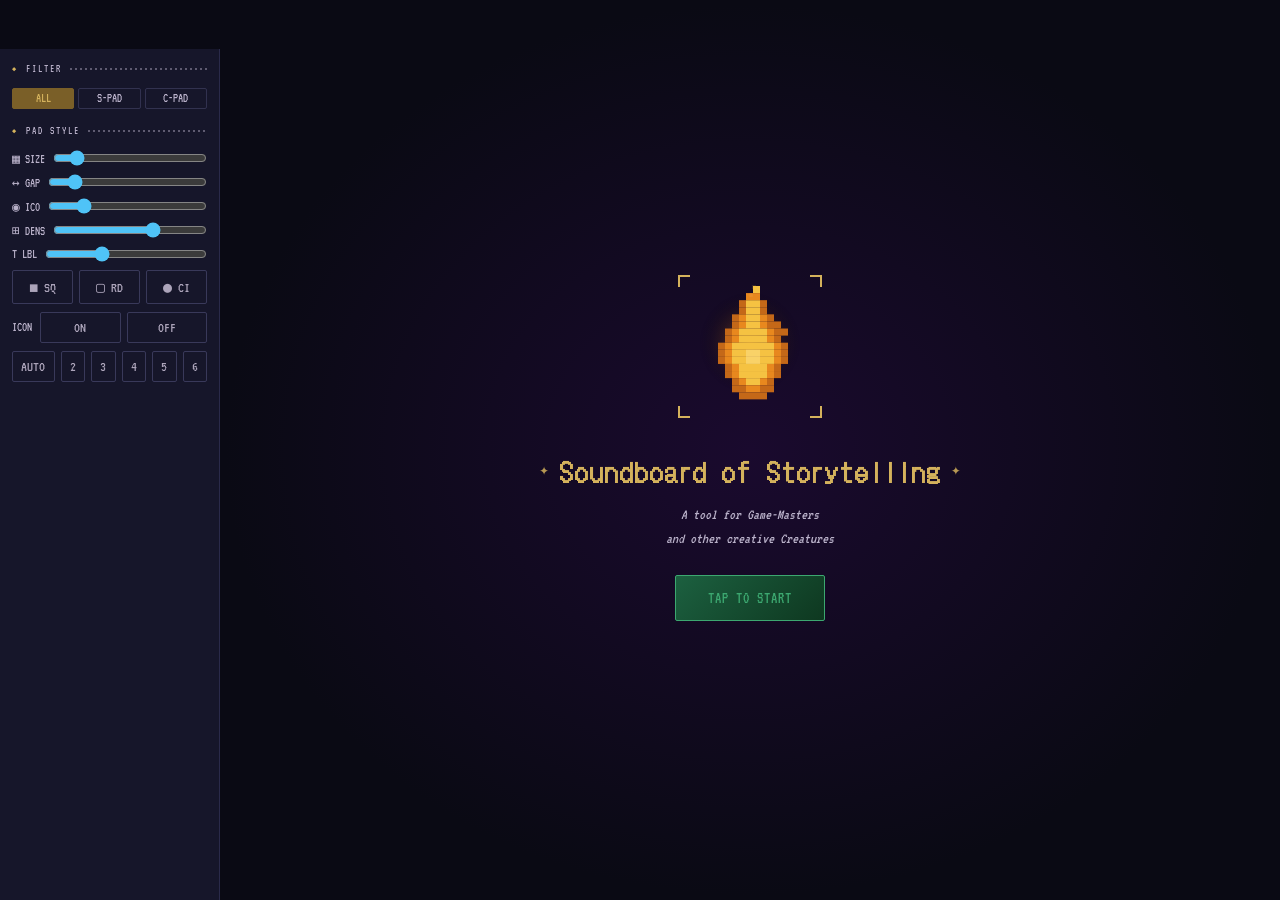
==== commit 9b47809d: "v176: Section label + divider system applied to UI .sg-hdr upgraded to flex row with repeating-gradi" ====
--- a/index.html
+++ b/index.html
@@ -276,9 +276,11 @@
 /* TIPS */
 .tips-hdr{font-family:var(--ff-label);font-size:calc(15px * var(--font-scale));letter-spacing:0;
   color:var(--gold-dim);padding:14px 0 6px;border-top:1px solid var(--border);margin-top:4px;text-align:center}
-.sg-hdr{font-family:var(--ff-label);font-size:calc(11px * var(--font-scale));letter-spacing:.2em;
-  color:var(--gold);border-top:1px solid var(--gold-dim);padding:16px 0 8px;margin-top:12px;text-align:center}
-.sg-hdr:first-child{border-top:none;margin-top:0;padding-top:4px}
+.sg-hdr{font-family:var(--ff-label);font-size:calc(11px * var(--font-scale));letter-spacing:.18em;
+  color:var(--gold);border-top:none;padding:16px 0 8px;margin-top:12px;
+  display:flex;align-items:center;gap:8px}
+.sg-hdr::before,.sg-hdr::after{content:'';flex:1;height:2px;background-image:repeating-linear-gradient(90deg,var(--gold-dim) 0 2px,transparent 2px 5px);opacity:.7}
+.sg-hdr:first-child{margin-top:0;padding-top:4px}
 .sg-sub{font-family:var(--ff-label);font-size:calc(13px * var(--font-scale));letter-spacing:0;
   color:var(--gold-dim);padding:10px 0 4px;border-top:1px solid var(--border);margin-top:4px}
 .tip{display:flex;gap:12px;padding:10px 0;border-bottom:1px solid rgba(42,42,74,.4)}
@@ -335,7 +337,9 @@
 .sp-seg.sp-mode-edit{color:var(--active);letter-spacing:.12em}
 .sp-seg.sp-vol{margin-left:auto;border-right:none;border-left:1px solid var(--border-soft)}
 .sb-section{display:flex;flex-direction:column;gap:8px}
-.sb-lbl{font-family:var(--ff-label);font-size:calc(12px * var(--font-scale));color:var(--text-dim);letter-spacing:1px;padding-bottom:6px;border-bottom:1px solid var(--border)}
+.sb-lbl{font-family:var(--ff-label);font-size:calc(11px * var(--font-scale));color:var(--text-dim);letter-spacing:.18em;padding-bottom:0;border-bottom:none;display:flex;align-items:center;gap:8px;margin-bottom:6px}
+.sb-lbl::before{content:'◆';color:var(--gold);font-size:calc(7px * var(--font-scale));flex-shrink:0;line-height:1}
+.sb-lbl::after{content:'';flex:1;height:2px;background-image:repeating-linear-gradient(90deg,currentColor 0 2px,transparent 2px 5px);opacity:.45;min-width:8px}
 .sb-tabs{display:flex;flex-direction:column;gap:4px}
 /* FOLDER TREE — sidebar folder navigation */
 .fld-tree{display:flex;flex-direction:column;gap:2px;margin-top:4px}
@@ -1473,6 +1477,7 @@
         <b style="color:var(--text)">CRIMSON</b> — horror gothic, deep red.
       </p>
     </div>
+    <div class="pix-div" style="margin:8px 0">◆</div>
     <div class="sg-sub">CONTENT WIDTH</div>
     <div class="sec-body">
       <div class="trow">
@@ -1488,6 +1493,7 @@
         <b style="color:var(--text)">AUTO</b> scales with the viewport — recommended on mobile.
       </p>
     </div>
+    <div class="pix-div" style="margin:8px 0">◆</div>
     <div class="sg-sub">FONT SIZE</div>
     <div class="sec-body" style="display:flex;flex-direction:column;gap:10px">
       <p style="font-size:calc(11px * var(--font-scale));color:var(--text-dim);margin:0;line-height:1.7">Scales all UI text proportionally. Does not affect PAD label size (controlled by PAD size).</p>
@@ -1499,6 +1505,7 @@
       </div>
       <div style="text-align:center;font-size:calc(11px * var(--font-scale));color:var(--text-dim)" id="font-scale-label">100%</div>
     </div>
+    <div class="pix-div" style="margin:8px 0">◆</div>
     <div class="sg-sub">SYMBOL SIZE</div>
     <div class="sec-body" style="display:flex;flex-direction:column;gap:10px">
       <p style="font-size:calc(11px * var(--font-scale));color:var(--text-dim);margin:0;line-height:1.7">Scales decorative symbols and fire animations independently from text.</p>
@@ -2353,7 +2360,7 @@
 <div id="sidebar">
   <div id="sb-board" style="display:contents">
     <div class="sb-section">
-      <div class="sb-lbl">FILTER</div>
+      <div class="sb-lbl" id="sb-filter-lbl">FILTER</div>
       <div style="display:flex;gap:4px">
         <div class="pf-tab pf-act" id="pf-all" onclick="setPadFilter('all')">ALL</div>
         <div class="pf-tab" id="pf-audio" onclick="setPadFilter('audio')">S-PAD</div>
@@ -2361,7 +2368,7 @@
       </div>
     </div>
     <div class="sb-section sidebar-style">
-      <div class="sb-lbl">PAD STYLE</div>
+      <div class="sb-lbl" id="sb-padstyle-lbl">PAD STYLE</div>
       <div class="gc-row">
         <span class="gc-ico">▦ SIZE</span>
         <input type="range" id="sz-slider" min="60" max="320" value="90">
@@ -2409,8 +2416,11 @@
 
 <script src="icons.js"></script>
 <script>
-const APP_VERSION = 175;
+const APP_VERSION = 176;
 const CHANGELOG=[
+  {v:176,date:'2026-05-25',items:[
+    "Section label + divider system applied to UI: .sg-hdr upgraded to flex row with repeating-gradient dashes before/after (replaces old border-top rule); .sb-lbl upgraded similarly with ◆ prefix glyph + trailing dash line; sectionLabel() applied to sidebar FILTER/SCOPE/GROUPS headings in renderSidebarContent() and _libFolderTreeHtml(); three PixelDividers added between independent setting groups in #sa-appear (THEME|CONTENT WIDTH|FONT SIZE|SYMBOL SIZE)"
+  ]},
   {v:175,date:'2026-05-25',items:[
     "Decoration system (JSX foundations.jsx + decorations.jsx): _PIXEL_ICONS data (24 icons — full UI set + mystic/alchemy: moon star sparkle eye potion key rune skull hourglass diamond scroll); pixelIcon(name,size,color) vanilla JS helper returns SVG HTML string, assigned to window.pixelIcon for command-palette compatibility; sectionLabel(text,glyph,opts) returns decorated header HTML ([icon] LABEL ──── [icon]); pixelDivider(glyph) returns dashed ornament divider HTML; CSS: .sec-lbl/.sec-lbl__text/.sec-lbl__line, .pix-div, .cb-wrap corner bracket spans (.cb-tl/.cb-tr/.cb-bl/.cb-br), .su-spark flanking sparkle glyphs; Home screen (unlock + main menu): flame container wrapped in .cb-wrap with 4 corner bracket spans; title wrapped with ✦ sparkle glyphs on both sides per screens.jsx HomeScreen spec"
   ]},
@@ -3186,14 +3196,14 @@
     let html='';
     if(tab==='audio'){
       const m=libFilterMode||'all';
-      html=`<div class="sb-section"><div class="sb-lbl">FILTER</div><div class="sb-tabs">
+      html=`<div class="sb-section">${sectionLabel('FILTER','tag')}<div class="sb-tabs">
         <div class="pf-tab${m==='all'?' pf-act':''}" onclick="libFilter('all')">ALL</div>
         <div class="pf-tab${m==='used'?' pf-act':''}" onclick="libFilter('used')">IN USE</div>
         <div class="pf-tab${m==='unused'?' pf-act':''}" onclick="libFilter('unused')">UNUSED</div>
       </div></div>${_libFolderTreeHtml('audio',_libAudioFolder,_libAudioFolderList)}`;
     } else if(tab==='pads'){
       const f=_libPadFilter||'current';
-      html=`<div class="sb-section"><div class="sb-lbl">SCOPE</div><div class="sb-tabs">
+      html=`<div class="sb-section">${sectionLabel('SCOPE','book')}<div class="sb-tabs">
         <div class="pf-tab${f==='current'?' pf-act':''}" onclick="setLibPadFilter('current')">CURRENT BOARD</div>
         <div class="pf-tab${f==='all'?' pf-act':''}" onclick="setLibPadFilter('all')">ALL BOARDS</div>
       </div></div>${_libFolderTreeHtml('pads',_libPadsFolder,_libPadsFolderList)}`;
@@ -3254,7 +3264,7 @@
         </div>
       </div>`
     :`<div class="fld-add" onclick="libNewFolder('${tab}')">＋ NEW GROUP</div>`;
-  return `<div class="sb-section" style="margin-top:16px"><div class="sb-lbl">GROUPS</div><div class="fld-tree">
+  return `<div class="sb-section" style="margin-top:16px">${sectionLabel('GROUPS','scroll')}<div class="fld-tree">
     <div class="fld-node${!activeFolder?' fld-act':''}" onclick="libSetFolder('${tab}',null)"><span class="fld-node-name">ALL</span></div>
     ${nodes}${newFolderHtml}
   </div></div>`;
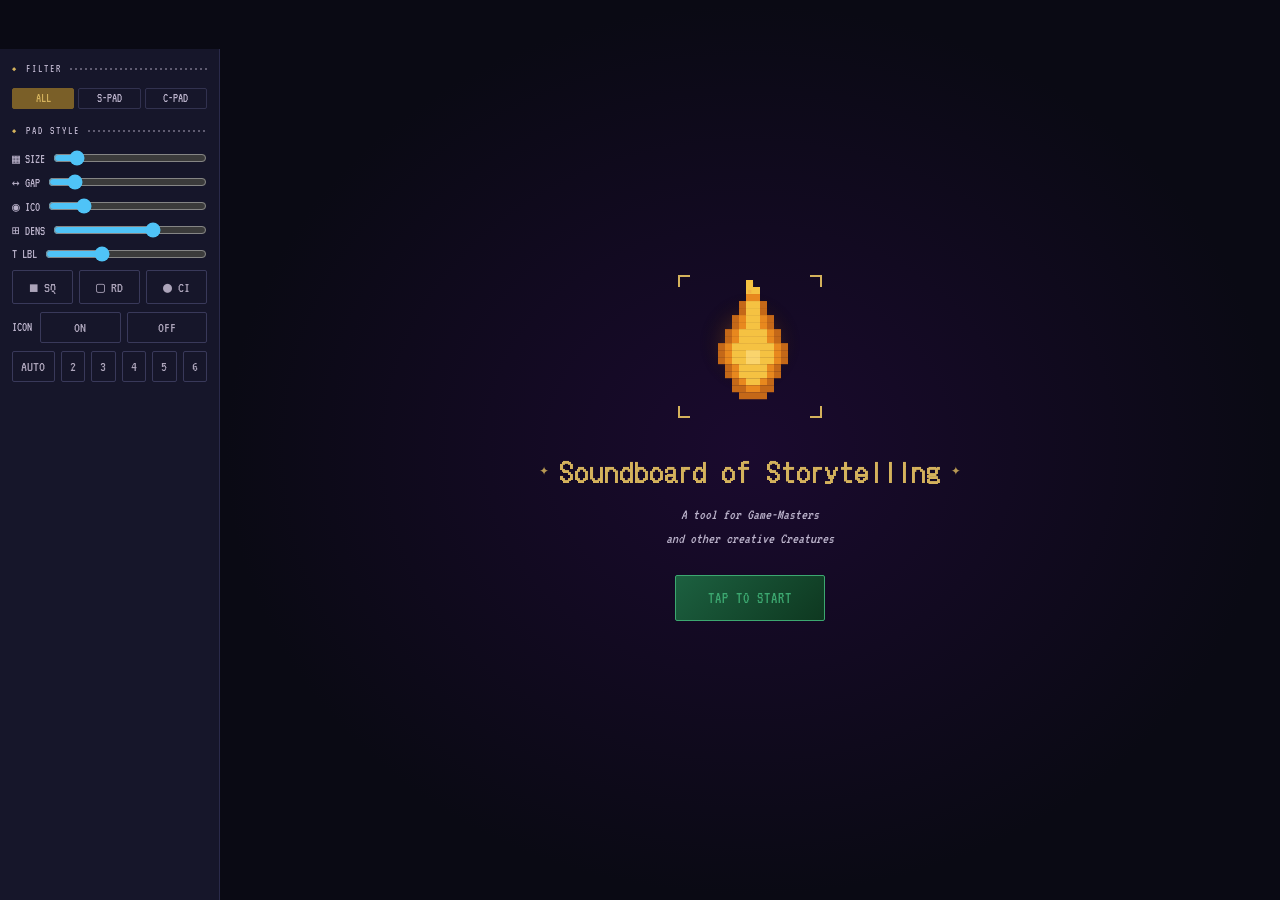
==== commit 229722ef: "v177: Code review fixes — redundant slice(0) + missing await Remove entry.buf.slice(0) in toggleLibP" ====
--- a/index.html
+++ b/index.html
@@ -2416,8 +2416,11 @@
 
 <script src="icons.js"></script>
 <script>
-const APP_VERSION = 176;
+const APP_VERSION = 177;
 const CHANGELOG=[
+  {v:177,date:'2026-05-25',items:[
+    "Code review fixes: remove redundant entry.buf.slice(0) in lib-preview (toggleLibPreview) and lpPlay — IDB get() returns a structured clone so the copy is unnecessary, saves 5-8 MB per call; add await to decodeWaveform(fi) in _processFilesSerial fallback path — without it, multiple concurrent decodes could fire when addToLib peak-computation fails for several files in a row"
+  ]},
   {v:176,date:'2026-05-25',items:[
     "Section label + divider system applied to UI: .sg-hdr upgraded to flex row with repeating-gradient dashes before/after (replaces old border-top rule); .sb-lbl upgraded similarly with ◆ prefix glyph + trailing dash line; sectionLabel() applied to sidebar FILTER/SCOPE/GROUPS headings in renderSidebarContent() and _libFolderTreeHtml(); three PixelDividers added between independent setting groups in #sa-appear (THEME|CONTENT WIDTH|FONT SIZE|SYMBOL SIZE)"
   ]},
@@ -4943,7 +4946,7 @@
   const entry=await libGet(hash);
   if(!entry?.buf){ showToast('Audio not found in Library.'); return; }
   let decoded;
-  try{ decoded=await ctx.decodeAudioData(entry.buf.slice(0)); }
+  try{ decoded=await ctx.decodeAudioData(entry.buf); }
   catch(e){ showToast('Cannot preview this file.'); return; }
   const node=ctx.createBufferSource();
   node.buffer=decoded;
@@ -6093,7 +6096,7 @@
     if(!buf){
       const entry=await libGet(hash);
       if(!entry) return;
-      try{ libBufs[hash]=await ctx.decodeAudioData(entry.buf.slice(0)); _lruBufSet(hash); buf=libBufs[hash]; }catch(e){ return; }
+      try{ libBufs[hash]=await ctx.decodeAudioData(entry.buf); _lruBufSet(hash); buf=libBufs[hash]; }catch(e){ return; }
     }
     const src=ctx.createBufferSource();
     src.buffer=buf;
@@ -7485,7 +7488,7 @@
     eFiles.push({name:f.name, hash, size:buf.byteLength}); // no raw buf in eFiles — saved via IDB by addToLib
     const entry=await libGet(hash);
     if(entry?.peaks && entry.duration!=null) waveforms[fi]={peaks:entry.peaks, duration:entry.duration};
-    else decodeWaveform(fi);
+    else await decodeWaveform(fi);
     updFB();
     if(isFirst && i===0){
       const nameEl=document.getElementById('en');
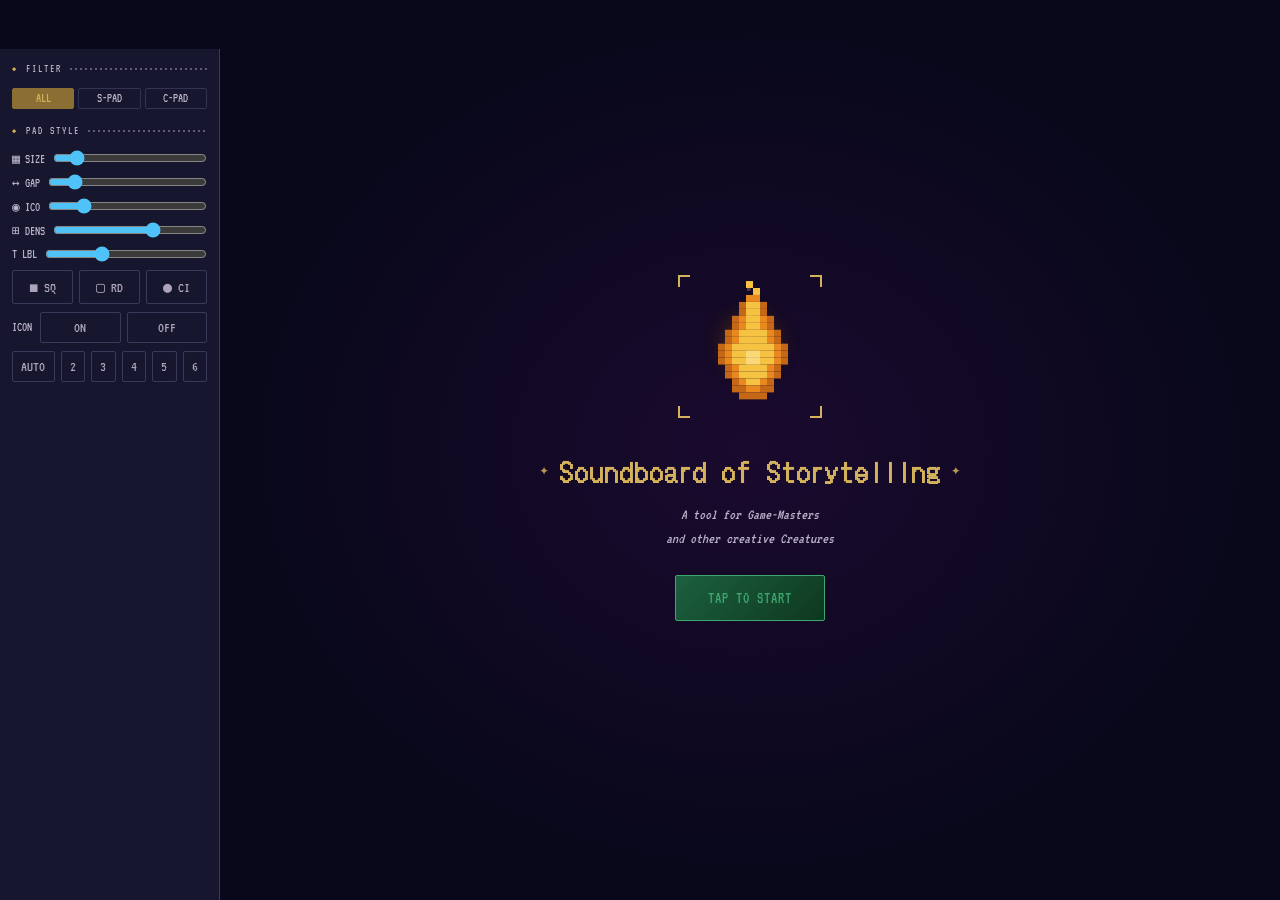
==== commit 0f0b0f40: "Phase 1: WCAG-Tokens + SW v178 + icons.js cleanup - 8 token values in :root updated to design-system" ====
--- a/index.html
+++ b/index.html
@@ -16,9 +16,9 @@
 @font-face{font-family:'DotGothic16';font-style:normal;font-weight:400;font-display:swap;src:url('./fonts/dotgothic16.woff2') format('woff2')}
 @font-face{font-family:'Uncial Antiqua';font-style:normal;font-weight:400;font-display:swap;src:url('./fonts/uncial-antiqua.woff2') format('woff2')}
 :root {
-  --night:#0a0a14; --deep:#0f0f1e; --surface:#16162a; --raised:#1e1e35;
-  --border:#2a2a4a; --gold:#D4B25C; --gold-dim:#7a5f28; --blood:#A02828;
-  --blood-bright:#c0392b; --mist:#4a4a7a; --text:#d4ccbc; --text-dim:#B8B0C8;
+  --night:#08081A; --deep:#0E0E22; --surface:#16162E; --raised:#22224A;
+  --border:#383868; --gold:#D4B25C; --gold-dim:#8A6E34; --blood:#A02828;
+  --blood-bright:#D04545; --mist:#4a4a7a; --text:#F0E8D0; --text-dim:#B8B0C8;
   --cx-max:900px; --active:#4fc3f7; --emerald:#3ca870; --emerald-dim:#1c6040;
   --pad-sz:90px; --pad-gap:8px; --pad-radius:8px;
   --ff-title:'Press Start 2P',monospace;
@@ -2414,10 +2414,12 @@
   <div id="sb-library" style="display:contents"></div>
 </div>
 
-<script src="icons.js"></script>
 <script>
-const APP_VERSION = 177;
+const APP_VERSION = 178;
 const CHANGELOG=[
+  {v:178,date:'2026-05-25',items:[
+    "Phase 1 token harmonization: 8 WCAG-optimized base token values updated (--night #08081A, --deep #0E0E22, --surface #16162E, --raised #22224A, --border #383868, --text #F0E8D0, --gold-dim #8A6E34, --blood-bright #D04545); icons.js external load removed (was overridden by inline pixelIcon definition — latent bug vector); sw.js VERSION bump invalidates cache for installed PWAs"
+  ]},
   {v:177,date:'2026-05-25',items:[
     "Code review fixes: remove redundant entry.buf.slice(0) in lib-preview (toggleLibPreview) and lpPlay — IDB get() returns a structured clone so the copy is unnecessary, saves 5-8 MB per call; add await to decodeWaveform(fi) in _processFilesSerial fallback path — without it, multiple concurrent decodes could fire when addToLib peak-computation fails for several files in a row"
   ]},
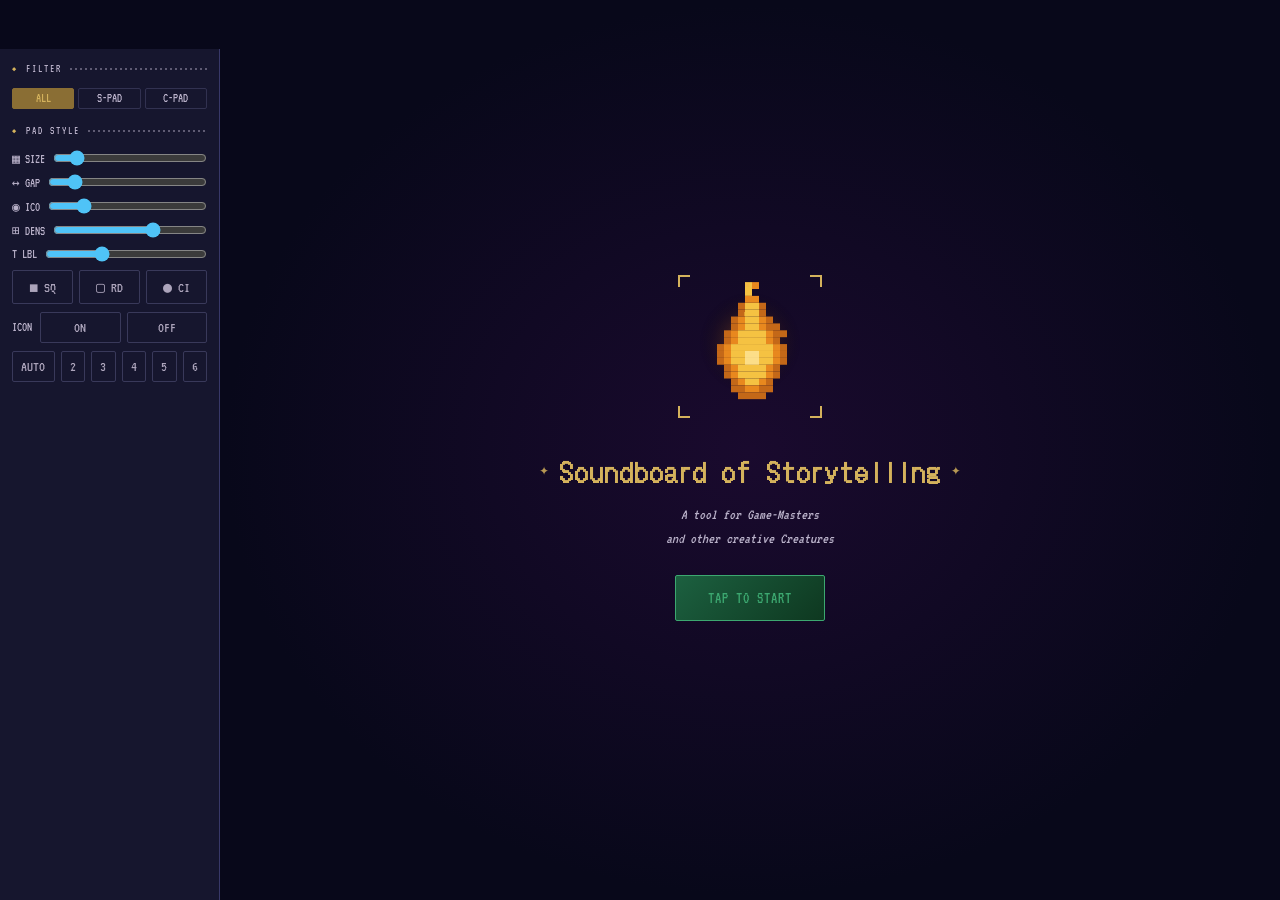
==== commit 5be910a0: "Fix v178: restore icons.js (contains BUILTIN_ICONS) icons.js contains both pixelIcon() and BUILTIN_I" ====
--- a/index.html
+++ b/index.html
@@ -2414,11 +2414,15 @@
   <div id="sb-library" style="display:contents"></div>
 </div>
 
+<script src="icons.js"></script>
 <script>
-const APP_VERSION = 178;
+const APP_VERSION = 179;
 const CHANGELOG=[
+  {v:179,date:'2026-05-25',items:[
+    "Fix v178: restore icons.js script tag — icons.js contains BUILTIN_ICONS (used by _iconRefSvg/renderPadIconArea) in addition to the pixelIcon function; removing it broke PAD icon rendering and app init"
+  ]},
   {v:178,date:'2026-05-25',items:[
-    "Phase 1 token harmonization: 8 WCAG-optimized base token values updated (--night #08081A, --deep #0E0E22, --surface #16162E, --raised #22224A, --border #383868, --text #F0E8D0, --gold-dim #8A6E34, --blood-bright #D04545); icons.js external load removed (was overridden by inline pixelIcon definition — latent bug vector); sw.js VERSION bump invalidates cache for installed PWAs"
+    "Phase 1 token harmonization: 8 WCAG-optimized base token values updated (--night #08081A, --deep #0E0E22, --surface #16162E, --raised #22224A, --border #383868, --text #F0E8D0, --gold-dim #8A6E34, --blood-bright #D04545); icons.js external load removed (incorrect — reverted in v179)"
   ]},
   {v:177,date:'2026-05-25',items:[
     "Code review fixes: remove redundant entry.buf.slice(0) in lib-preview (toggleLibPreview) and lpPlay — IDB get() returns a structured clone so the copy is unnecessary, saves 5-8 MB per call; add await to decodeWaveform(fi) in _processFilesSerial fallback path — without it, multiple concurrent decodes could fire when addToLib peak-computation fails for several files in a row"
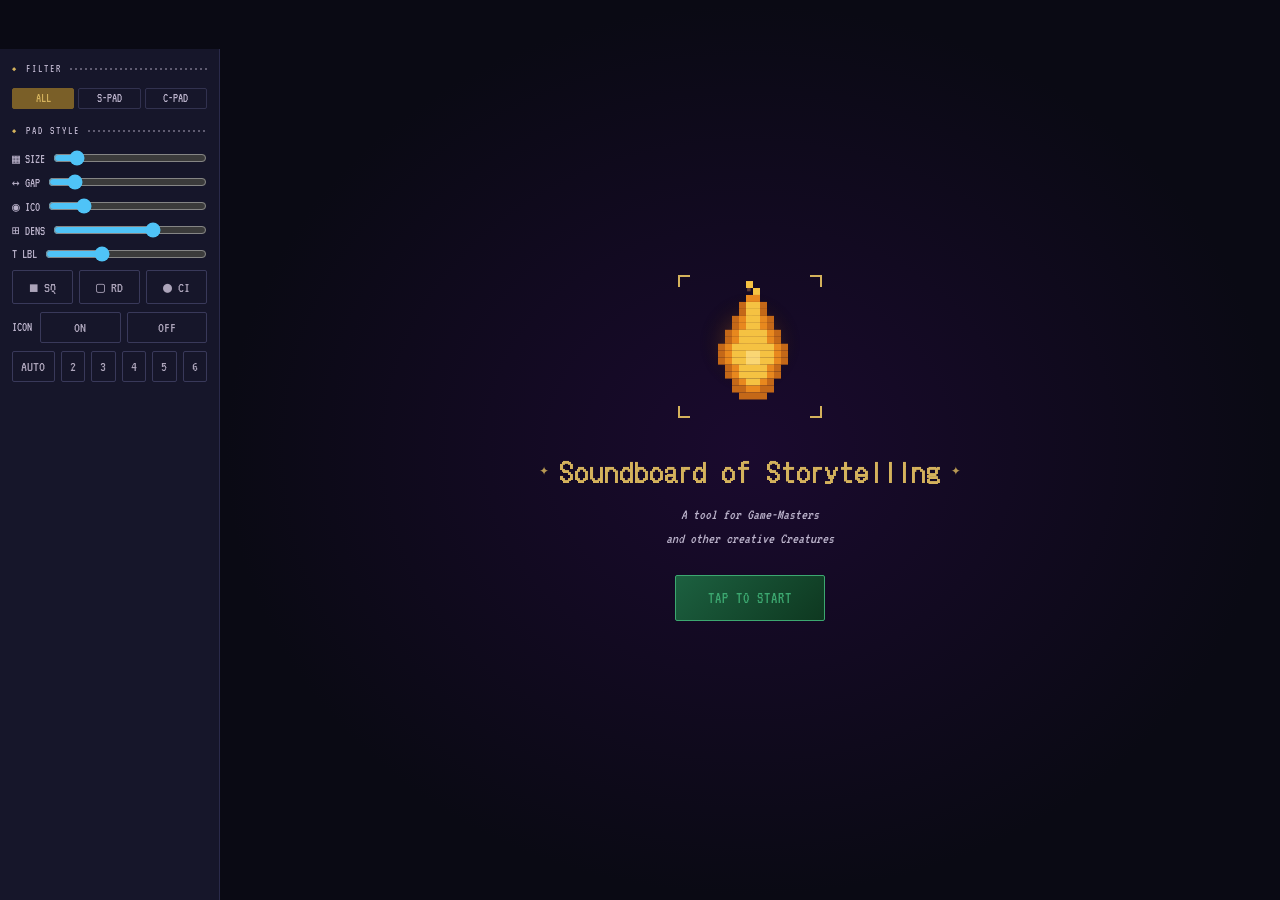
==== commit 74bf6413: "Revert to v177: undo v178+v179 changes Token values, APP_VERSION, CHANGELOG, and sw.js VERSION resto" ====
--- a/index.html
+++ b/index.html
@@ -16,9 +16,9 @@
 @font-face{font-family:'DotGothic16';font-style:normal;font-weight:400;font-display:swap;src:url('./fonts/dotgothic16.woff2') format('woff2')}
 @font-face{font-family:'Uncial Antiqua';font-style:normal;font-weight:400;font-display:swap;src:url('./fonts/uncial-antiqua.woff2') format('woff2')}
 :root {
-  --night:#08081A; --deep:#0E0E22; --surface:#16162E; --raised:#22224A;
-  --border:#383868; --gold:#D4B25C; --gold-dim:#8A6E34; --blood:#A02828;
-  --blood-bright:#D04545; --mist:#4a4a7a; --text:#F0E8D0; --text-dim:#B8B0C8;
+  --night:#0a0a14; --deep:#0f0f1e; --surface:#16162a; --raised:#1e1e35;
+  --border:#2a2a4a; --gold:#D4B25C; --gold-dim:#7a5f28; --blood:#A02828;
+  --blood-bright:#c0392b; --mist:#4a4a7a; --text:#d4ccbc; --text-dim:#B8B0C8;
   --cx-max:900px; --active:#4fc3f7; --emerald:#3ca870; --emerald-dim:#1c6040;
   --pad-sz:90px; --pad-gap:8px; --pad-radius:8px;
   --ff-title:'Press Start 2P',monospace;
@@ -2416,14 +2416,8 @@
 
 <script src="icons.js"></script>
 <script>
-const APP_VERSION = 179;
+const APP_VERSION = 177;
 const CHANGELOG=[
-  {v:179,date:'2026-05-25',items:[
-    "Fix v178: restore icons.js script tag — icons.js contains BUILTIN_ICONS (used by _iconRefSvg/renderPadIconArea) in addition to the pixelIcon function; removing it broke PAD icon rendering and app init"
-  ]},
-  {v:178,date:'2026-05-25',items:[
-    "Phase 1 token harmonization: 8 WCAG-optimized base token values updated (--night #08081A, --deep #0E0E22, --surface #16162E, --raised #22224A, --border #383868, --text #F0E8D0, --gold-dim #8A6E34, --blood-bright #D04545); icons.js external load removed (incorrect — reverted in v179)"
-  ]},
   {v:177,date:'2026-05-25',items:[
     "Code review fixes: remove redundant entry.buf.slice(0) in lib-preview (toggleLibPreview) and lpPlay — IDB get() returns a structured clone so the copy is unnecessary, saves 5-8 MB per call; add await to decodeWaveform(fi) in _processFilesSerial fallback path — without it, multiple concurrent decodes could fire when addToLib peak-computation fails for several files in a row"
   ]},
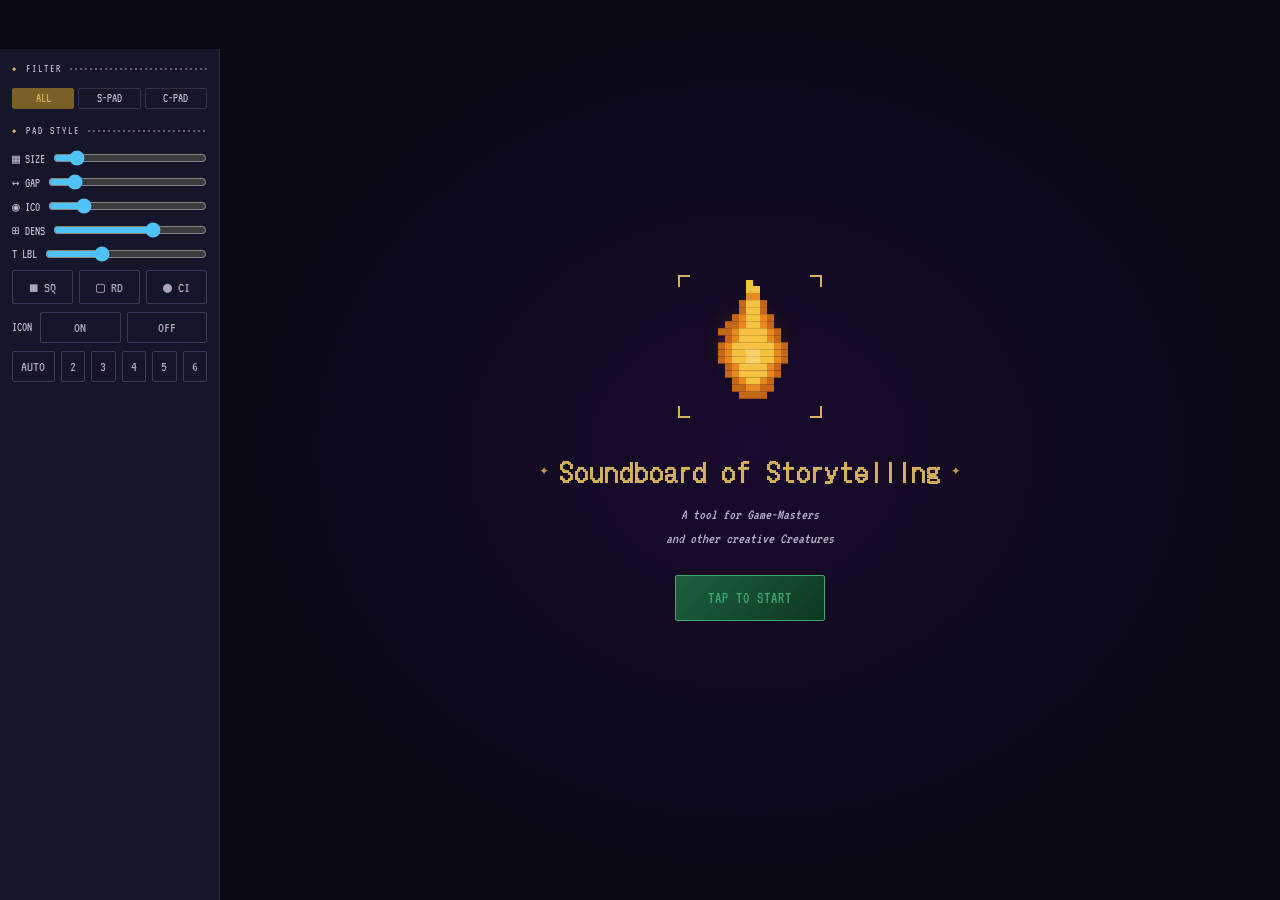
==== commit c2d594a6: "v178: Fix IDB VersionError — open 'botc' at schema version 2 Old app was opening IndexedDB 'botc' at" ====
--- a/index.html
+++ b/index.html
@@ -2416,8 +2416,11 @@
 
 <script src="icons.js"></script>
 <script>
-const APP_VERSION = 177;
+const APP_VERSION = 178;
 const CHANGELOG=[
+  {v:178,date:'2026-05-26',items:[
+    "Fix: IDB version conflict — open 'botc' at schema version 2 (matching v1.5) so both apps share the same database without VersionError; onupgradeneeded creates scenes/sets stores if absent (v1.5 schema); old app ignores them"
+  ]},
   {v:177,date:'2026-05-25',items:[
     "Code review fixes: remove redundant entry.buf.slice(0) in lib-preview (toggleLibPreview) and lpPlay — IDB get() returns a structured clone so the copy is unnecessary, saves 5-8 MB per call; add await to decodeWaveform(fi) in _processFilesSerial fallback path — without it, multiple concurrent decodes could fire when addToLib peak-computation fails for several files in a row"
   ]},
@@ -2813,11 +2816,13 @@
 // DB name is permanently "botc" — never rename it, use version bumps for schema changes only.
 function openDB(){
   return new Promise((res,rej)=>{
-    const r = indexedDB.open('botc', 1);
+    const r = indexedDB.open('botc', 2);
     r.onupgradeneeded = e => {
       const d=e.target.result;
-      if(!d.objectStoreNames.contains('lib')) d.createObjectStore('lib',{keyPath:'hash'});
-      if(!d.objectStoreNames.contains('p'))   d.createObjectStore('p',{keyPath:'id'});
+      if(!d.objectStoreNames.contains('lib'))    d.createObjectStore('lib',{keyPath:'hash'});
+      if(!d.objectStoreNames.contains('p'))      d.createObjectStore('p',{keyPath:'id'});
+      if(!d.objectStoreNames.contains('scenes')) d.createObjectStore('scenes',{keyPath:'id'});
+      if(!d.objectStoreNames.contains('sets'))   d.createObjectStore('sets',{keyPath:'id'});
     };
     r.onsuccess = e => { db=e.target.result; res(); };
     r.onerror = e => rej(e.target.error||new Error('IndexedDB failed to open'));
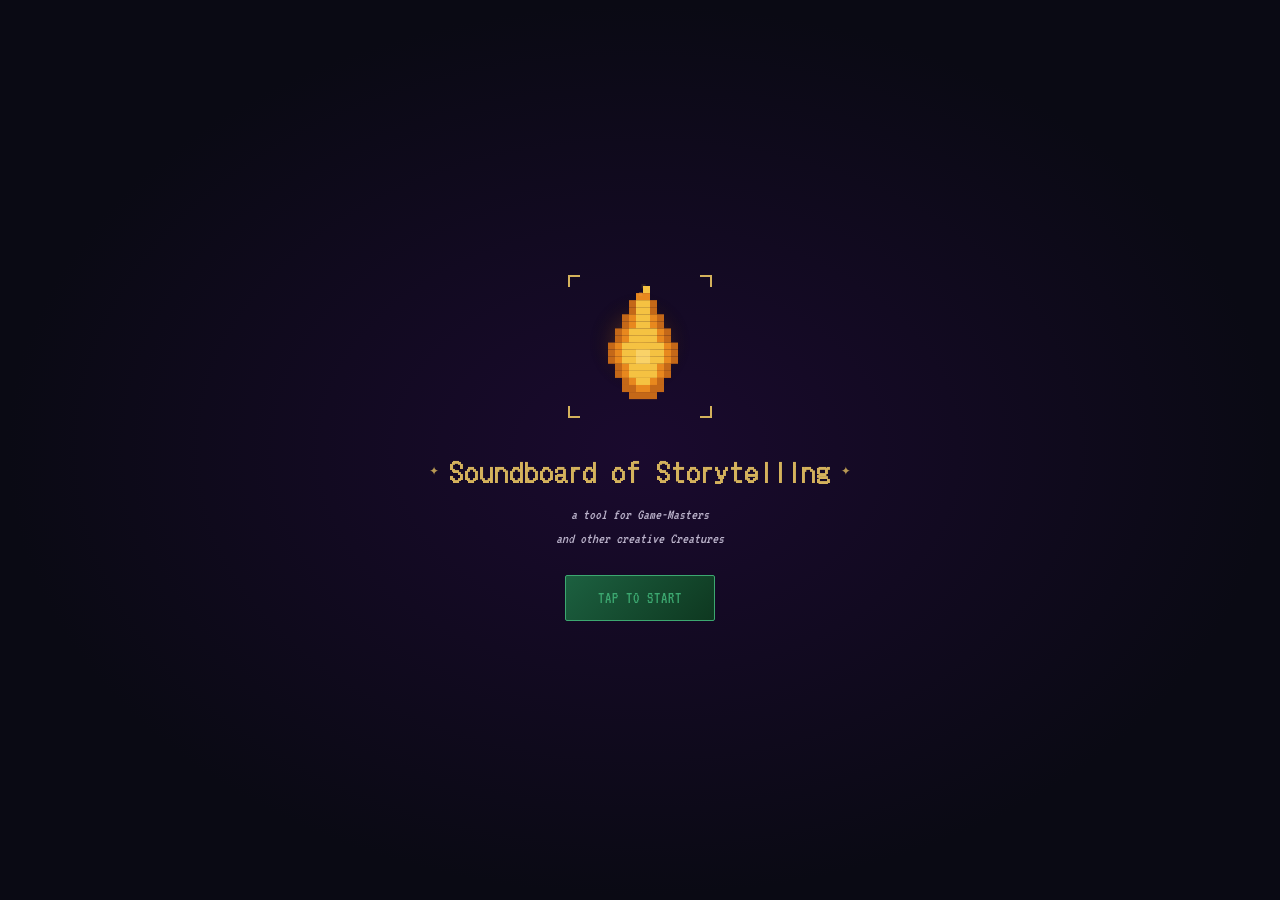
==== commit 97b2fc3f: "v179: Sidebar collapsible + menu flame always warm - body.dt-nosidebar on initial <body> — sidebar n" ====
--- a/index.html
+++ b/index.html
@@ -323,11 +323,13 @@
   .screen{transition:margin-left .25s ease,width .25s ease}
   body.sidebar-open .screen.active{margin-left:min(220px,75vw);width:calc(100% - min(220px,75vw))}
 }
-/* Desktop (≥900px): pin sidebar for screens that have one, hide hamburger */
+/* Desktop (≥900px): pin sidebar for screens that have one; hamburger visible on sidebar screens */
 @media(min-width:900px){
-  #sidebar-btn{display:none!important}
   body:not(.dt-nosidebar) #sidebar{transform:translateX(0)!important;transition:none!important}
   body:not(.dt-nosidebar) .screen.active{margin-left:min(220px,75vw)!important;width:calc(100% - min(220px,75vw))!important}
+  body.dt-sb-collapsed #sidebar{transform:translateX(-100%)!important;transition:none!important}
+  body.dt-sb-collapsed .screen.active{margin-left:0!important;width:100%!important}
+  body:not(.dt-nosidebar) #sidebar-btn{display:block!important}
 }
 /* Status bar — shown at bottom of board screen on desktop */
 #sp-bar{display:none;flex-shrink:0;height:22px;align-items:center;overflow:hidden;background:var(--deep);border-top:1px solid var(--border-soft);font-family:var(--ff-label);font-size:calc(10px * var(--font-scale));letter-spacing:.06em;color:var(--text-mute);position:relative;z-index:2}
@@ -1071,7 +1073,7 @@
 .su-spark{color:var(--gold);font-size:calc(16px * var(--sym-scale));opacity:.85;flex-shrink:0;line-height:1}
 </style>
 </head>
-<body>
+<body class="dt-nosidebar">
 
 <!-- SHARED TOP BAR — configured per-screen by updateTopBar() -->
 <div class="p-hdr" id="p-hdr" style="display:none">
@@ -1112,7 +1114,7 @@
       <h1>Soundboard of Storytelling</h1>
       <span class="su-spark">✦</span>
     </div>
-    <p class="sub">A tool for Game-Masters<br>and other creative Creatures</p>
+    <p class="sub">a tool for Game-Masters<br>and other creative Creatures</p>
     <button class="unlock-btn" onclick="unlock()">TAP TO START</button>
   </div>
 </div>
@@ -2416,8 +2418,12 @@
 
 <script src="icons.js"></script>
 <script>
-const APP_VERSION = 178;
+const APP_VERSION = 179;
 const CHANGELOG=[
+  {v:179,date:'2026-05-26',items:[
+    "Sidebar fix: <body class='dt-nosidebar'> prevents pin CSS from firing on intro screen before show() is called; sidebar is now collapsible on desktop — hamburger button (☰) visible on Library and Board screens; clicking it toggles body.dt-sb-collapsed (persisted via localStorage 'sb-collapsed'); CSS: body.dt-sb-collapsed overrides the pin rule via source-order specificity (same selector weight, later rule wins)",
+    "Menu flame fix: targetCold always 0 (warm) at init — the main menu is only reachable in SETUP mode so the mode-linked freeze left it permanently static; removed the applyModeVisuals() call that re-froze it; both intro and menu flames now show the warm dancing animation"
+  ]},
   {v:178,date:'2026-05-26',items:[
     "Fix: IDB version conflict — open 'botc' at schema version 2 (matching v1.5) so both apps share the same database without VersionError; onupgradeneeded creates scenes/sets stores if absent (v1.5 schema); old app ignores them"
   ]},
@@ -3227,8 +3233,16 @@
   return hasContent;
 }
 function _updateSidebarPin(hasSidebar){
-  if(hasSidebar) renderSidebarContent(cur);
-  else document.getElementById('sidebar-btn').style.display='none';
+  const btn=document.getElementById('sidebar-btn');
+  if(hasSidebar){
+    renderSidebarContent(cur);
+    const coll=localStorage.getItem('sb-collapsed')==='1';
+    document.body.classList.toggle('dt-sb-collapsed',coll);
+    btn.style.display='';
+  } else {
+    document.body.classList.remove('dt-sb-collapsed');
+    btn.style.display='none';
+  }
 }
 // ── GROUP ICONS ──
 const _GRP_D_CLOSED="M1 2h7v1H1zM1 3h1v1H1zM7 3h7v1H7zM1 4h1v1H1zM3 4h4v1H3zM13 4h2v1H13zM1 5h1v1H1zM3 5h1v1H3zM6 5h7v1H6zM14 5h1v1H14zM1 6h1v1H1zM3 6h5v1H3zM14 6h1v1H14zM1 7h1v1H1zM14 7h1v1H14zM1 8h1v1H1zM14 8h1v1H14zM1 9h1v1H1zM14 9h1v1H14zM1 10h1v1H1zM14 10h1v1H14zM1 11h1v1H1zM14 11h1v1H14zM1 12h1v1H1zM14 12h1v1H14zM1 13h14v1H1z";
@@ -3489,7 +3503,14 @@
 });
 function openSidebar(){ if(!renderSidebarContent(cur)) return; document.getElementById('sidebar').classList.add('open'); document.body.classList.add('sidebar-open'); }
 function closeSidebar(){ document.getElementById('sidebar').classList.remove('open'); document.body.classList.remove('sidebar-open'); }
-function toggleSidebar(){ document.getElementById('sidebar').classList.contains('open')?closeSidebar():openSidebar(); }
+function toggleSidebar(){
+  if(window.innerWidth>=900&&!document.body.classList.contains('dt-nosidebar')){
+    const coll=document.body.classList.toggle('dt-sb-collapsed');
+    localStorage.setItem('sb-collapsed',coll?'1':'0');
+    return;
+  }
+  document.getElementById('sidebar').classList.contains('open')?closeSidebar():openSidebar();
+}
 
 // ── BOARDS ──
 function loadBoardsMeta(){
@@ -4717,7 +4738,7 @@
 function _initFlames(){
   const ic=document.getElementById('flame-intro'),mc=document.getElementById('flame-menu');
   if(ic) _flameIntroState=_makeFlame(ic,7,true);
-  if(mc){_flameMenuState=_makeFlame(mc,5,false);_flameMenuState.targetCold=locked?0:1;}
+  if(mc){_flameMenuState=_makeFlame(mc,5,false);_flameMenuState.targetCold=0;}
 }
 
 // ── Pixel Icon System ─────────────────────────────────────────────
@@ -6361,7 +6382,6 @@
   document.body.classList.toggle('mode-edit',!locked);
   document.body.classList.toggle('mode-play',locked);
   if(cur==='sp') _applyScreenAccent('mode');
-  if(_flameMenuState) _flameSetMode(_flameMenuState,locked);
   _updSpBar();
 }
 function applyStartMode(){
